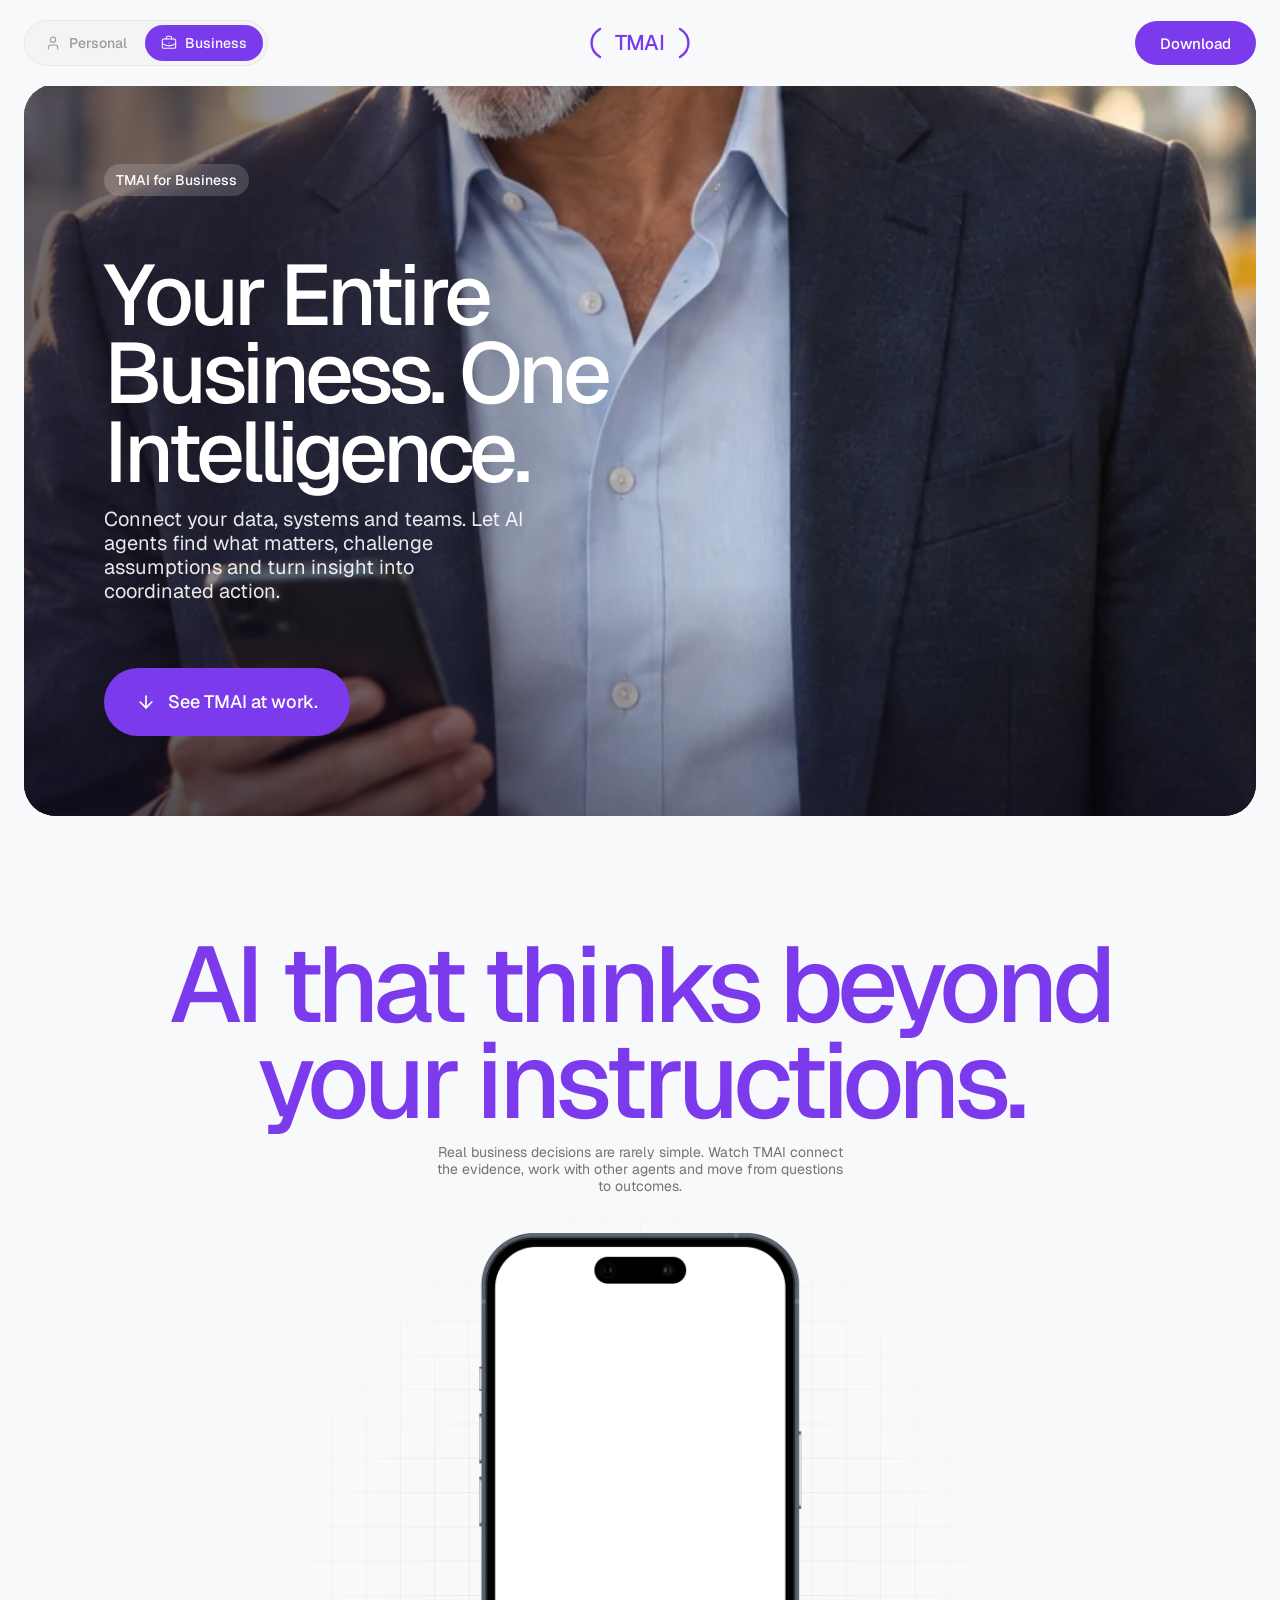
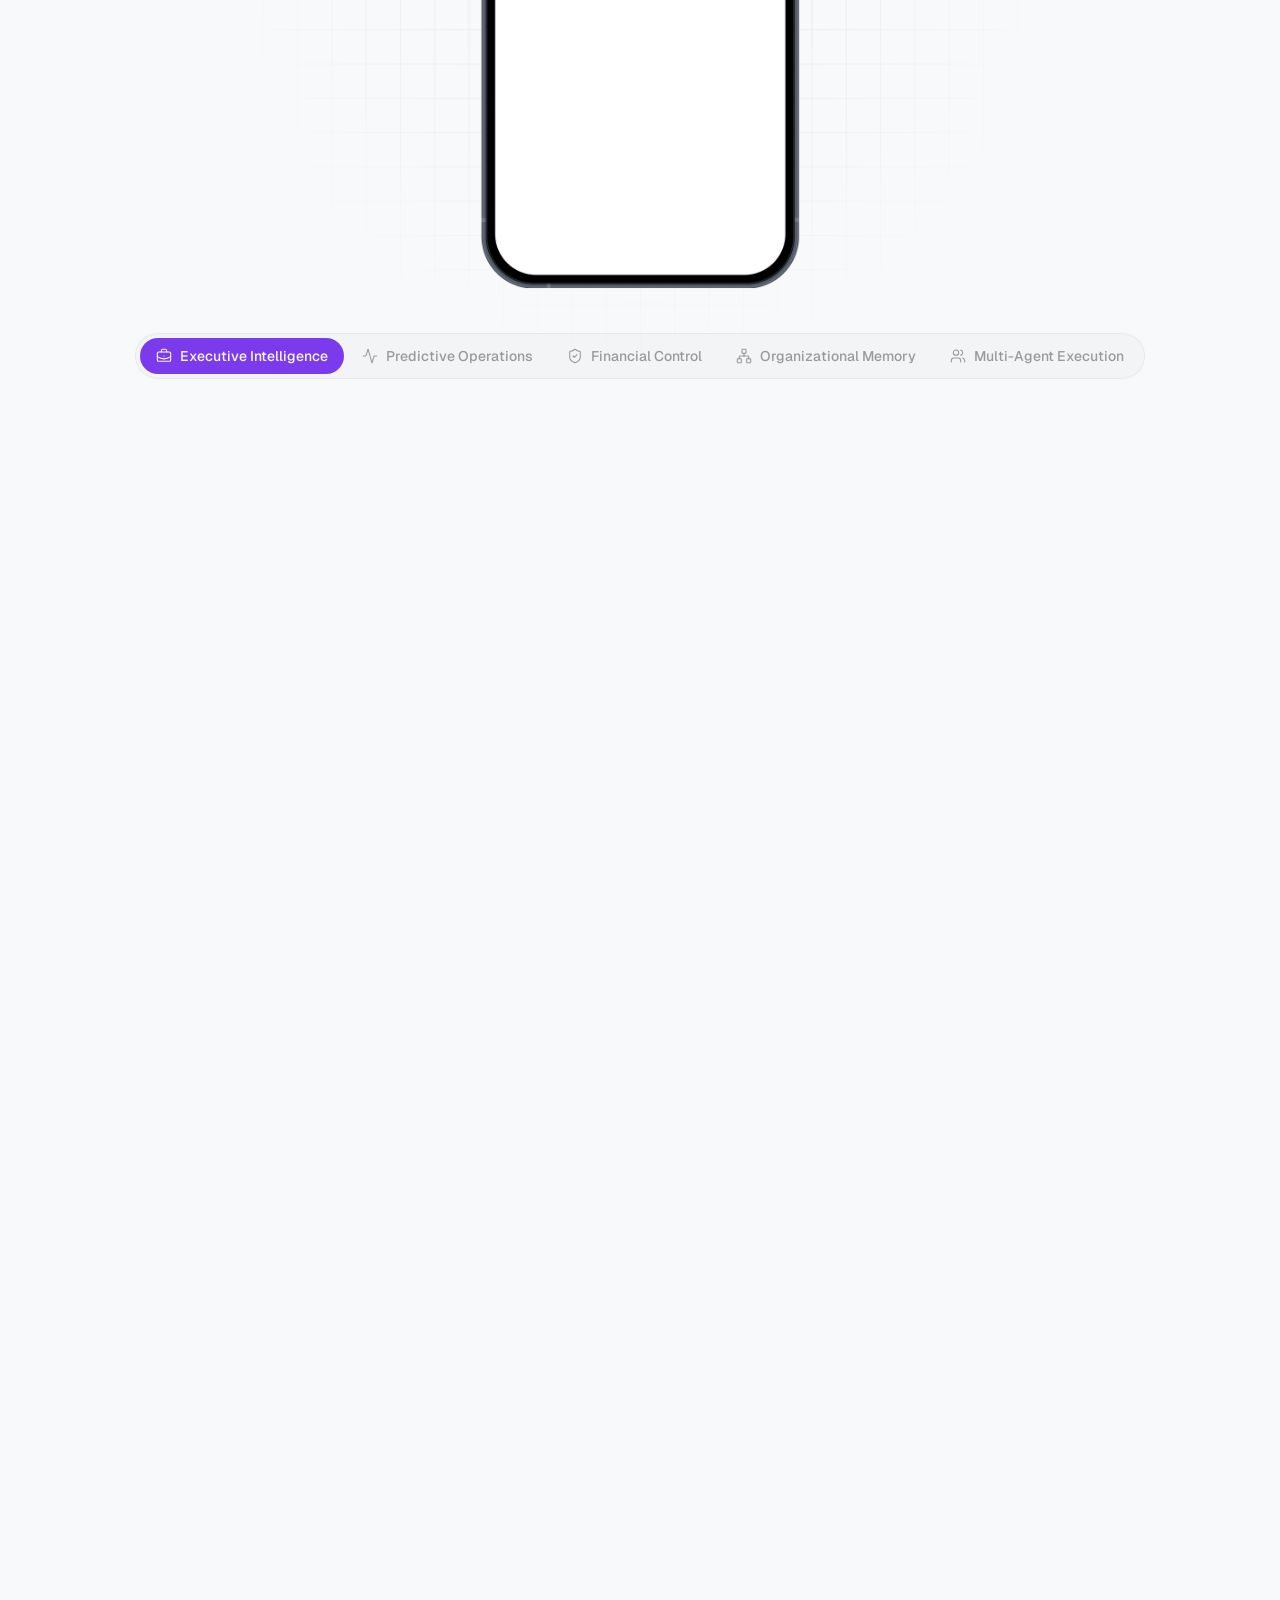
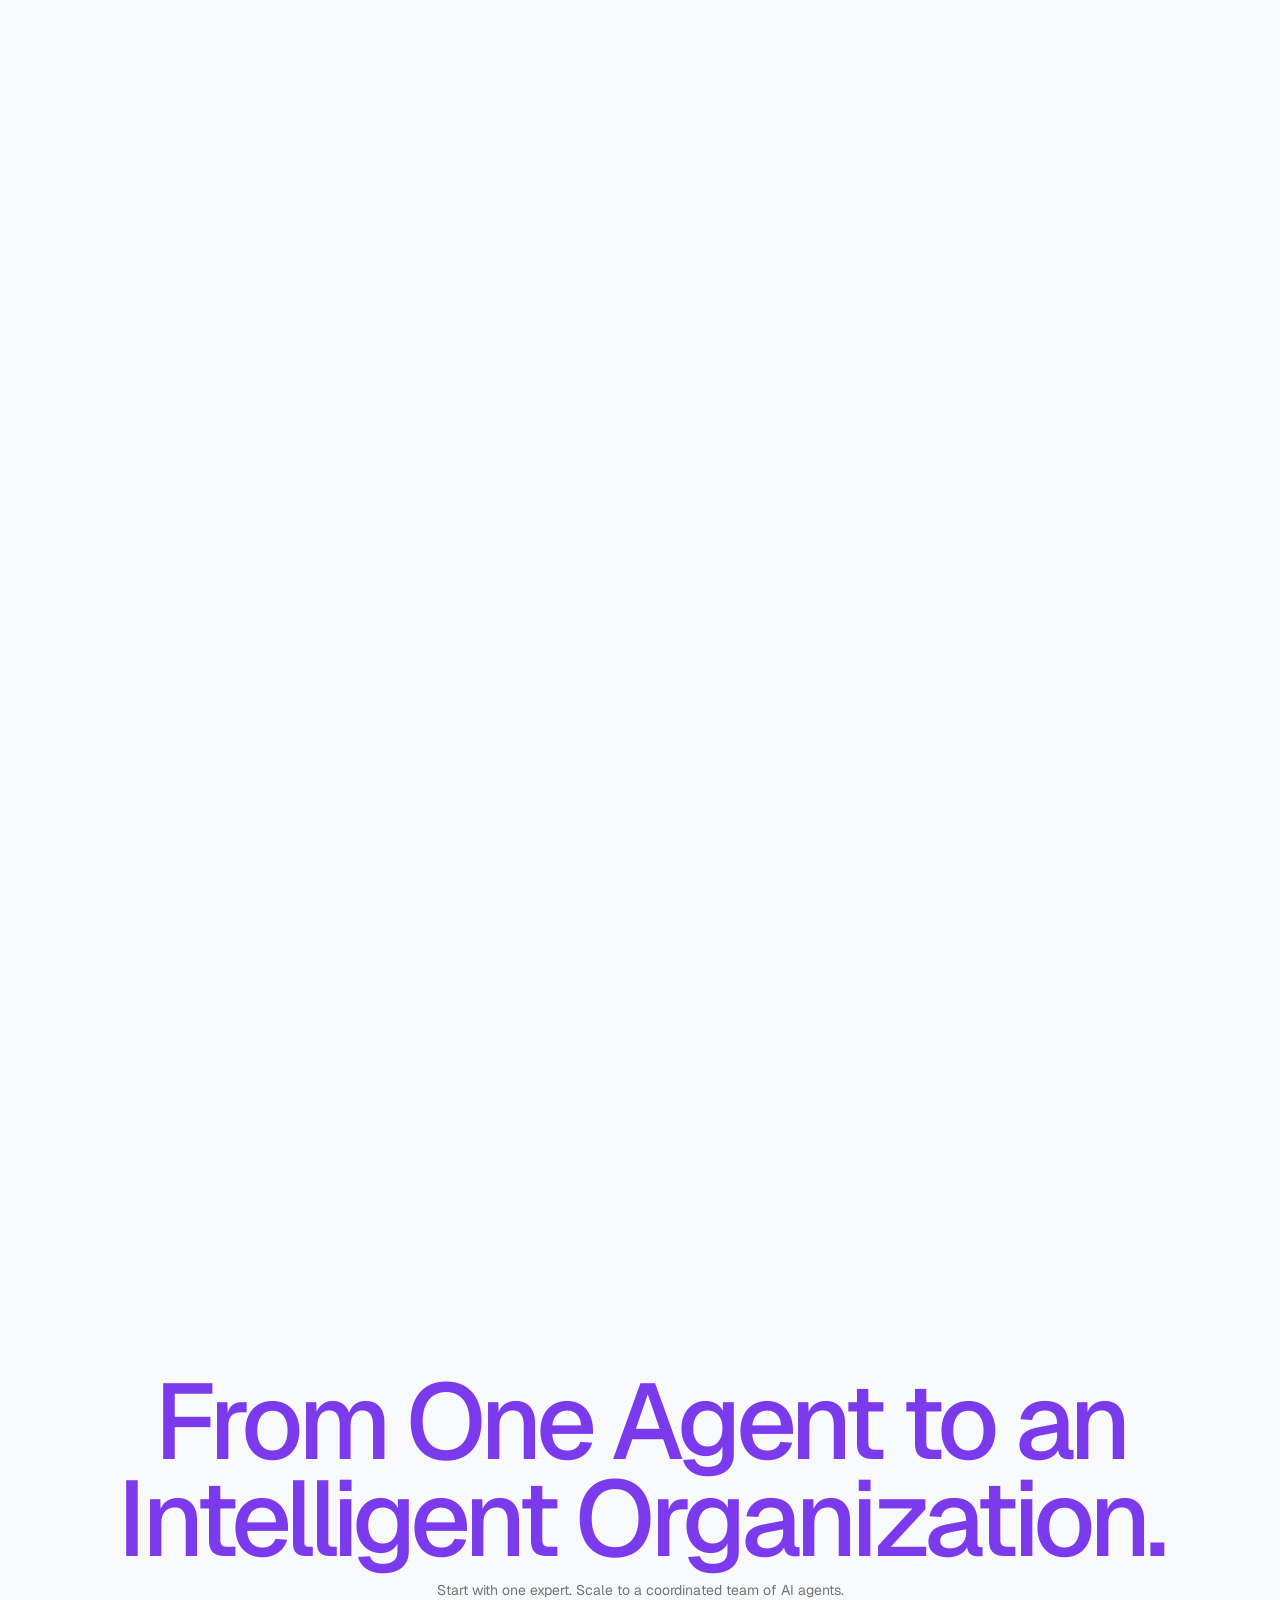
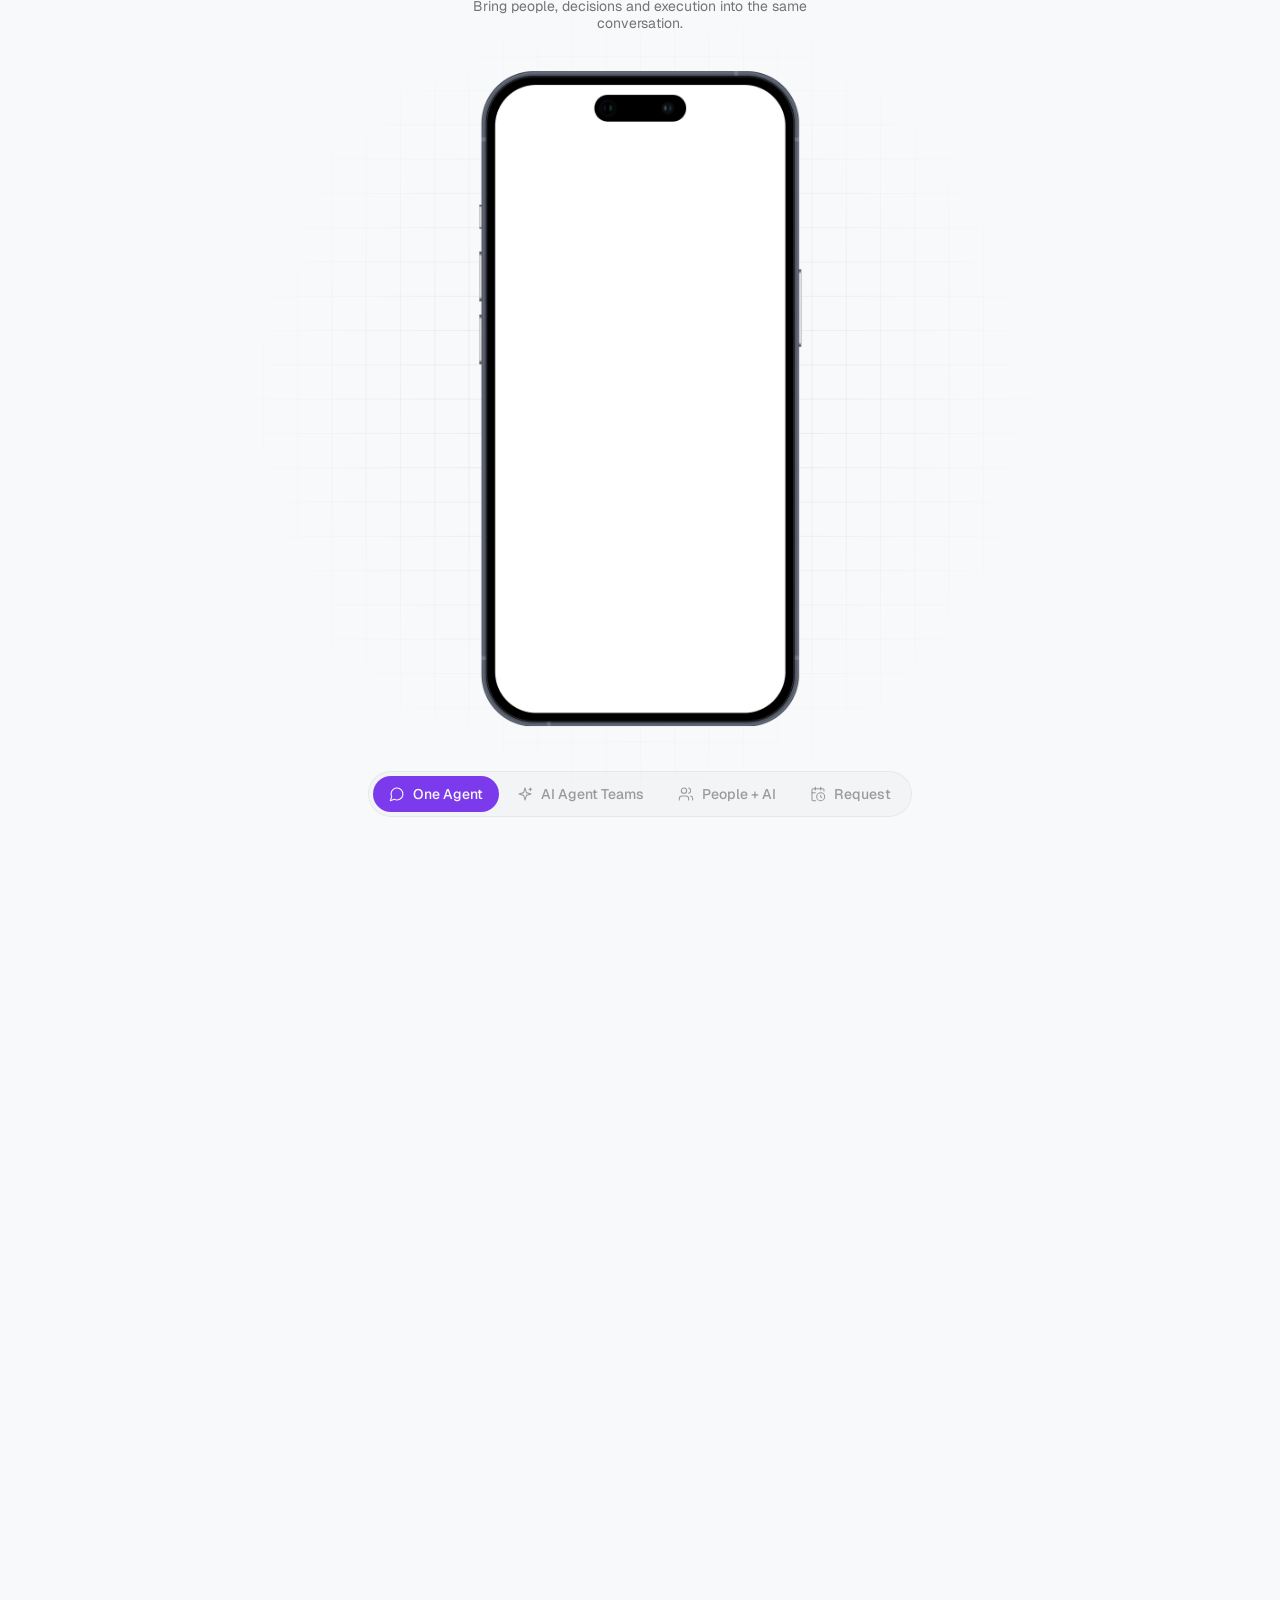
==== business/index.html @ 035e02f0 "Business page, Personal/Business header switch, shared phone-block engine - /business/: hero, Storie" ====
<!doctype html>
<html lang="en">
<head>
<meta charset="utf-8">
<meta name="viewport" content="width=device-width,initial-scale=1,viewport-fit=cover">
<title>TMAI for Business</title>
<link rel="icon" href="/favicon.ico" sizes="48x48">
<link rel="icon" href="/favicon.svg" type="image/svg+xml">
<link rel="apple-touch-icon" href="/images/apple-touch-icon.png">
<link rel="manifest" href="/site.webmanifest">
<meta name="claude:viewport-fit-sides" content="cover">
<link rel="preconnect" href="https://fonts.googleapis.com">
<link rel="preconnect" href="https://fonts.gstatic.com" crossorigin>
<link rel="stylesheet" href="https://fonts.googleapis.com/css2?family=Geist:wght@400;500;600;700&display=swap">
<link rel="stylesheet" href="/assets/site.css">
</head>
<body data-page="business">
<div class="page">
  <header class="nav">
    <nav class="pswitch" aria-label="Choose TMAI for you or for your business">
      <a href="/" data-page="personal"><svg viewBox="0 0 24 24" fill="none" stroke="currentColor" stroke-width="1.6" stroke-linecap="round" stroke-linejoin="round" aria-hidden="true"><path d="M19 21v-2a4 4 0 0 0-4-4H9a4 4 0 0 0-4 4v2"/><circle cx="12" cy="7" r="4"/></svg><span class="lb">Personal</span></a>
      <a href="/business/" data-page="business" aria-current="page"><svg viewBox="0 0 24 24" fill="none" stroke="currentColor" stroke-width="1.6" stroke-linecap="round" stroke-linejoin="round" aria-hidden="true"><path d="M12 12h.01"/><path d="M16 6V4a2 2 0 0 0-2-2h-4a2 2 0 0 0-2 2v2"/><path d="M22 13a18.15 18.15 0 0 1-20 0"/><rect width="20" height="14" x="2" y="6" rx="2"/></svg><span class="lb">Business</span></a>
    </nav>
    <a class="logo" href="#top" aria-label="TMAI home">
      <svg viewBox="0 0 120 40" fill="none" aria-hidden="true"><path d="M13 3.5C6.8 7.3 3 13.3 3 20s3.8 12.7 10 16.5" stroke="currentColor" stroke-width="2.8" stroke-linecap="round"/><path d="M107 3.5c6.2 3.8 10 9.8 10 16.5s-3.8 12.7-10 16.5" stroke="currentColor" stroke-width="2.8" stroke-linecap="round"/><text x="60" y="28.5" text-anchor="middle" fill="currentColor" font-family="Geist, system-ui, sans-serif" font-size="25" font-weight="500" letter-spacing="-.5">TMAI</text></svg>
    </a>
    <a class="btn btn-pri" href="/#download">Download</a>
  </header>

  <section class="hero b2b" id="top" aria-label="TMAI for Business">
    <picture><source media="(max-width:600px)" srcset="/images/scene-ceo-mobile.webp"><img class="scene on" src="/images/scene-ceo-desktop.webp" alt=""></picture>
    <div class="copy">
      <span class="place"><span>TMAI for Business</span></span>
      <h1>Your Entire Business. One Intelligence.</h1>
      <p>Connect your data, systems and teams. Let AI agents find what matters, challenge assumptions and turn insight into coordinated action.</p>
      <a class="dl" href="#stories"><svg viewBox="0 0 24 24" fill="none" stroke="currentColor" stroke-width="2" stroke-linecap="round" stroke-linejoin="round" aria-hidden="true"><path d="M12 5v14"/><path d="m19 12-7 7-7-7"/></svg>See TMAI at work.</a>
    </div>
  </section>

  <section class="ag" id="stories" aria-label="AI that thinks beyond your instructions">
    <div class="ag-intro">
      <div class="ag-copy def">
        <h2>AI that thinks beyond<br>your instructions.</h2>
        <p>Real business decisions are rarely simple. Watch TMAI connect the evidence, work with other agents and move from questions to outcomes.</p>
      </div>
      <div class="ag-tcopy">
        <div data-tab="exec"><p class="cat">Executive intelligence</p><h3>AI challenges the CEO</h3><p class="desc">The CEO orders staff cuts. TMAI disagrees, supports the objection with cross-system analysis, then involves Operations.</p></div>
        <div data-tab="ops"><p class="cat">Predictive operations</p><h3>AI alerts before anyone asks</h3><p class="desc">An agent initiates contact after finding an equipment risk. It coordinates Maintenance and Supply Chain to preserve deadlines.</p></div>
        <div data-tab="fin"><p class="cat">Financial control</p><h3>AI refuses an unsafe instruction</h3><p class="desc">The CFO asks to release a supplier payment. TMAI detects a mismatch, consults Legal and holds the action for authorized review.</p></div>
        <div data-tab="mem"><p class="cat">Organizational memory</p><h3>AI connects the evidence</h3><p class="desc">Leadership asks why regional expansion failed. TMAI traces documents, approvals, contracts and execution data across the organization.</p></div>
        <div data-tab="multi"><p class="cat">Multi-agent execution</p><h3>Agents challenge one another</h3><p class="desc">The CEO gives one aggressive market-entry goal. Specialist agents surface conflicts and jointly produce a conditional plan.</p></div>
      </div>
    </div>
    <template class="ag-stage-extra">
      <div class="ag-tc" data-tab="exec" style="top:200px"><p class="cat">Executive intelligence</p><h3>AI challenges the CEO</h3><p class="desc">The CEO orders staff cuts. TMAI disagrees, supports the objection with cross-system analysis, then involves Operations.</p></div>
      <div class="ag-tc" data-tab="ops" style="top:200px"><p class="cat">Predictive operations</p><h3>AI alerts before anyone asks</h3><p class="desc">An agent initiates contact after finding an equipment risk. It coordinates Maintenance and Supply Chain to preserve deadlines.</p></div>
      <div class="ag-tc" data-tab="fin" style="top:200px"><p class="cat">Financial control</p><h3>AI refuses an unsafe instruction</h3><p class="desc">The CFO asks to release a supplier payment. TMAI detects a mismatch, consults Legal and holds the action for authorized review.</p></div>
      <div class="ag-tc" data-tab="mem" style="top:200px"><p class="cat">Organizational memory</p><h3>AI connects the evidence</h3><p class="desc">Leadership asks why regional expansion failed. TMAI traces documents, approvals, contracts and execution data across the organization.</p></div>
      <div class="ag-tc" data-tab="multi" style="top:200px"><p class="cat">Multi-agent execution</p><h3>Agents challenge one another</h3><p class="desc">The CEO gives one aggressive market-entry goal. Specialist agents surface conflicts and jointly produce a conditional plan.</p></div>
    </template>
  </section>

  <section class="ag" id="how" aria-label="How TMAI works">
    <div class="ag-intro">
      <div class="ag-copy def">
        <h2>From One Agent to an<br>Intelligent Organization.</h2>
        <p>Start with one expert. Scale to a coordinated team of AI agents. Bring people, decisions and execution into the same conversation.</p>
      </div>
      <div class="ag-copy dl-copy" aria-hidden="true">
        <h3>Make Your Entire Organization More Intelligent.</h3>
        <p>Connect your systems. Activate your agents. Bring people and AI together around real business outcomes.</p>
      </div>
      <div class="ag-tcopy">
        <div data-tab="m1"><p class="cat">One Agent</p><h3>One agent. Connected to your business.</h3><p class="desc">One expert agent, multiple trusted data sources, one clear result.</p></div>
        <div data-tab="m2"><p class="cat">AI Agent Teams</p><h3>One goal. Specialized agents working together.</h3><p class="desc">TMAI coordinates different agents, reconciles findings and creates a unified outcome.</p></div>
        <div data-tab="m3"><p class="cat">People + AI</p><h3>Your people and AI. One team.</h3><p class="desc">Employees set direction and retain control; agents coordinate the work and execute authorized steps.</p></div>
      </div>
    </div>
    <template class="ag-stage-extra">
      <div class="ag-tc" data-tab="m1" style="top:171px"><p class="cat">One Agent</p><h3>One agent. Connected to your business.</h3><p class="desc">One expert agent, multiple trusted data sources, one clear result.</p><div class="conn"><b>Connected to your organization</b><ul><li>Databases</li><li>Data Warehouses</li><li>ERP / CRM</li><li>APIs</li><li>Documents</li><li>Internal Systems</li></ul></div><p class="own"><svg viewBox="0 0 24 24" fill="none" stroke="currentColor" stroke-width="1.6" stroke-linecap="round" stroke-linejoin="round" aria-hidden="true"><rect width="18" height="11" x="3" y="11" rx="2" ry="2"/><path d="M7 11V7a5 5 0 0 1 10 0v4"/></svg>Your data. Your control.</p></div>
      <div class="ag-tc" data-tab="m2" style="top:134px"><p class="cat">AI Agent Teams</p><h3>One goal. Specialized agents working together.</h3><p class="desc">TMAI coordinates different agents, reconciles findings and creates a unified outcome.</p><div class="conn"><b>Connected to your organization</b><ul><li>Databases</li><li>Data Warehouses</li><li>ERP / CRM</li><li>APIs</li><li>Documents</li><li>Internal Systems</li></ul></div><p class="own"><svg viewBox="0 0 24 24" fill="none" stroke="currentColor" stroke-width="1.6" stroke-linecap="round" stroke-linejoin="round" aria-hidden="true"><rect width="18" height="11" x="3" y="11" rx="2" ry="2"/><path d="M7 11V7a5 5 0 0 1 10 0v4"/></svg>Your data. Your control.</p></div>
      <div class="ag-tc" data-tab="m3" style="top:180px"><p class="cat">People + AI</p><h3>Your people and AI. One team.</h3><p class="desc">Employees set direction and retain control; agents coordinate the work and execute authorized steps.</p><div class="conn"><b>Connected to your organization</b><ul><li>Databases</li><li>Data Warehouses</li><li>ERP / CRM</li><li>APIs</li><li>Documents</li><li>Internal Systems</li></ul></div><p class="own"><svg viewBox="0 0 24 24" fill="none" stroke="currentColor" stroke-width="1.6" stroke-linecap="round" stroke-linejoin="round" aria-hidden="true"><rect width="18" height="11" x="3" y="11" rx="2" ry="2"/><path d="M7 11V7a5 5 0 0 1 10 0v4"/></svg>Your data. Your control.</p></div>
      <div class="ag-dl cta">
        <h3>Make Your Entire Organization More Intelligent.</h3>
        <p>Connect your systems. Activate your agents. Bring people and AI together around real business outcomes.</p>
        <button type="button" class="btn-req" data-request>Request an Enterprise Demo</button>
        <p class="sig">TMAI — Your Entire Business. One Intelligence.</p>
      </div>
    </template>
    <template class="ag-mobile-final"><button type="button" class="btn-req" data-request>Request an Enterprise Demo</button><p class="sig">TMAI — Your Entire Business. One Intelligence.</p></template>
  </section>
</div>

<div class="rq" id="rq" role="dialog" aria-modal="true" aria-labelledby="rqTitle" aria-hidden="true">
  <div class="rq-ov" data-close></div>
  <div class="rq-card">
    <div class="rq-main">
      <h2 id="rqTitle">Request an Enterprise Demo</h2>
      <p class="sub">Leave your details and our team will contact you to schedule a demo.</p>
      <form class="rq-form" name="enterprise-demo" novalidate>
        <input type="hidden" name="form-name" value="enterprise-demo">
        <p hidden><label>Leave this empty <input name="bot-field"></label></p>
        <div class="fld"><label for="rqEmail">Work email</label><input id="rqEmail" name="email" type="email" autocomplete="email" placeholder="name@company.com" required></div>
        <div class="fld"><label for="rqName">Full name</label><input id="rqName" name="name" autocomplete="name" placeholder="John Smith" required></div>
        <div class="fld"><label for="rqCompany">Company</label><input id="rqCompany" name="company" autocomplete="organization" placeholder="Company name" required></div>
        <div class="fld"><label for="rqTitle2">Job title</label><input id="rqTitle2" name="title" autocomplete="organization-title" placeholder="e.g. CEO, COO, CFO" required></div>
        <div class="fld"><label for="rqSize">Company size</label><select id="rqSize" name="size" required><option value="" selected disabled>Select</option><option>1–49 employees</option><option>50–199 employees</option><option>200–999 employees</option><option>1,000–4,999 employees</option><option>5,000+ employees</option></select></div>
        <label class="chk"><input type="checkbox" name="consent" value="yes" required><span>I agree to the processing of my data under the <a href="/privacy/" target="_blank" rel="noopener">Privacy Policy</a>.</span></label>
        <p class="rq-fail" hidden>Couldn’t send the request. Check your connection and try again.</p>
        <div class="rq-acts"><button type="button" class="rq-btn" data-close>Cancel</button><button type="submit" class="rq-btn pri">Request demo</button></div>
      </form>
    </div>
    <div class="rq-sent" aria-live="polite">
      <span class="rq-ok"><svg viewBox="0 0 24 24" fill="none" stroke="currentColor" stroke-width="2" stroke-linecap="round" stroke-linejoin="round" aria-hidden="true"><path d="M20 6 9 17l-5-5"/></svg></span>
      <h2>Request received</h2>
      <p class="sub">Thank you. Our team will contact you at <b class="rq-mail">your email</b> to schedule your demo.</p>
      <div class="rq-acts"><button type="button" class="rq-btn" data-edit>Edit details</button><button type="button" class="rq-btn pri" data-close>Done</button></div>
    </div>
  </div>
</div>
<!-- Netlify reads this static copy at deploy time to register the form; the visible form above posts to it -->
<form name="enterprise-demo" data-netlify="true" netlify-honeypot="bot-field" hidden><input name="email"><input name="name"><input name="company"><input name="title"><input name="size"><input name="consent"><input name="bot-field"></form>

<script src="/assets/site.js"></script>
<script src="/assets/ag.js"></script>
<script>
const hero=document.getElementById("top");
TMAINav(hero);
const AG_STORIES = {"base":"/images/ag/b2b/","chat":{"x":17.8,"y":104.05,"w":321,"h":496},"chromes":{"intro":"ph_intro1"},"tabs":[{"key":"exec","label":"Executive Intelligence","icon":"<path d=\"M12 12h.01\"/><path d=\"M16 6V4a2 2 0 0 0-2-2h-4a2 2 0 0 0-2 2v2\"/><path d=\"M22 13a18.15 18.15 0 0 1-20 0\"/><rect width=\"20\" height=\"14\" x=\"2\" y=\"6\" rx=\"2\"/>"},{"key":"ops","label":"Predictive Operations","icon":"<path d=\"M22 12h-2.48a2 2 0 0 0-1.93 1.46l-2.35 8.36a.25.25 0 0 1-.48 0L9.24 2.18a.25.25 0 0 0-.48 0l-2.35 8.36A2 2 0 0 1 4.49 12H2\"/>"},{"key":"fin","label":"Financial Control","icon":"<path d=\"M20 13c0 5-3.5 7.5-7.66 8.95a1 1 0 0 1-.67-.01C7.5 20.5 4 18 4 13V6a1 1 0 0 1 1-1c2 0 4.5-1.2 6.24-2.72a1.17 1.17 0 0 1 1.52 0C14.51 3.81 17 5 19 5a1 1 0 0 1 1 1z\"/><path d=\"m9 12 2 2 4-4\"/>"},{"key":"mem","label":"Organizational Memory","icon":"<rect x=\"16\" y=\"16\" width=\"6\" height=\"6\" rx=\"1\"/><rect x=\"2\" y=\"16\" width=\"6\" height=\"6\" rx=\"1\"/><rect x=\"9\" y=\"2\" width=\"6\" height=\"6\" rx=\"1\"/><path d=\"M5 16v-3a1 1 0 0 1 1-1h12a1 1 0 0 1 1 1v3\"/><path d=\"M12 12V8\"/>"},{"key":"multi","label":"Multi-Agent Execution","icon":"<path d=\"M16 21v-2a4 4 0 0 0-4-4H6a4 4 0 0 0-4 4v2\"/><circle cx=\"9\" cy=\"7\" r=\"4\"/><path d=\"M22 21v-2a4 4 0 0 0-3-3.87\"/><path d=\"M16 3.13a4 4 0 0 1 0 7.75\"/>"}],"frames":[{"id":"1212:21208","tab":"exec","chrome":"ph_exec","c":[["co_1212:21452",1000,691,280,54,"The CEO orders staff cuts"]],"l":[["The CEO orders staff cuts",1000,711,837,711]]},{"id":"1212:21463","tab":"exec","chrome":"ph_exec","c":[["co_1212:21728",1000,646,280,54,"TMAI disagrees"]],"l":[["TMAI disagrees",1000,666,863,666]]},{"id":"1212:21739","tab":"exec","chrome":"ph_exec","c":[["co_1272:36768",1000,508,280,186,"Cross-system analysis"]],"l":[["Cross-system analysis",1000,528,863,528]]},{"id":"1212:22099","tab":"exec","chrome":"ph_exec","c":[["co_1212:22457",1000,693,280,54,"CEO asks follow-up"]],"l":[["CEO asks follow-up",1000,713,837,713]]},{"id":"1212:22468","tab":"exec","chrome":"ph_exec_1","c":[["co_1212:22849",1000,702,280,54,"Agent joins"]],"l":[["Agent joins",1000,722,828,722]]},{"id":"1212:22860","tab":"exec","chrome":"ph_exec_1","c":[["co_1272:36788",1000,660,280,114,"Actionable response"]],"l":[["Actionable response",1000,680,863,680]]},{"id":"1222:23158","tab":"ops","chrome":"ph_ops","c":[["co_1222:23400",1000,702,280,82,"Proactive alert"]],"l":[["Proactive alert",1000,722,870,722]]},{"id":"1222:23415","tab":"ops","chrome":"ph_ops","c":[["co_1222:23664",1000,597,280,82,"An agent initiates contact"]],"l":[["An agent initiates contact",1000,617,863,617]]},{"id":"1222:23679","tab":"ops","chrome":"ph_ops","c":[["co_1222:23996",1000,536,280,130,"Sensor trend"]],"l":[["Sensor trend",1000,556,863,556]]},{"id":"1222:24016","tab":"ops","chrome":"ph_ops","c":[["co_1222:24347",1000,691,280,54,"Executive objection"]],"l":[["Executive objection",1000,711,837,711]]},{"id":"1222:24362","tab":"ops","chrome":"ph_ops_1","c":[["co_1222:24716",1000,702,280,102,"Agent invitations"]],"l":[["Agent invitations",1000,722,843,722]]},{"id":"1222:24731","tab":"ops","chrome":"ph_ops_1","c":[["co_1222:25125",1000,668,280,54,"Short replies"]],"l":[["Short replies",1000,688,863,688]]},{"id":"1222:25140","tab":"ops","chrome":"ph_ops_1","c":[["co_1272:36798",1000,525,280,114,"To preserve deadlines"]],"l":[["To preserve deadlines",1000,545,863,545]]},{"id":"1225:25314","tab":"fin","chrome":"ph_fin","c":[["co_1225:25553",1000,691,280,102,"Payment instruction"]],"l":[["Payment instruction",1000,711,837,711]]},{"id":"1225:25568","tab":"fin","chrome":"ph_fin","c":[["co_1225:25827",1000,668,280,82,"AI blocks"]],"l":[["AI blocks",1000,688,863,688]]},{"id":"1225:25842","tab":"fin","chrome":"ph_fin","c":[["co_1272:36778",1000,556,280,130,"TMAI detects a mismatch"]],"l":[["TMAI detects a mismatch",1000,576,863,576]]},{"id":"1225:26189","tab":"fin","chrome":"ph_fin","c":[["co_1225:26530",1000,693,280,54,"CFO requests Legal"]],"l":[["CFO requests Legal",1000,713,837,713]]},{"id":"1225:26545","tab":"fin","chrome":"ph_fin_1","c":[["co_1225:26889",1000,702,280,54,"TMAI consults Legal"]],"l":[["TMAI consults Legal",1000,722,776,722]]},{"id":"1225:26904","tab":"fin","chrome":"ph_fin_1","c":[["co_1225:27268",1000,660,280,54,"Legal Agent responds"]],"l":[["Legal Agent responds",1000,680,863,680]]},{"id":"1225:27283","tab":"fin","chrome":"ph_fin_1","c":[["co_1272:36808",1000,550,280,150,"Approval card"]],"l":[["Approval card",1000,570,863,570]]},{"id":"1241:29340","tab":"mem","chrome":"ph_mem","c":[["co_1241:29385",1000,691,280,74,"Leadership asks why regional expansion failed"]],"l":[["Leadership asks why regional expansion failed",1000,711,863,711]]},{"id":"1241:29612","tab":"mem","chrome":"ph_mem","c":[["co_1241:29657",1000,668,280,122,"Trace response"]],"l":[["Trace response",1000,688,863,688]]},{"id":"1241:29904","tab":"mem","chrome":"ph_mem","c":[["co_1241:29949",1000,541,280,54,"Knowledge graph"]],"l":[["Knowledge graph",1000,561,863,561]]},{"id":"1241:30314","tab":"mem","chrome":"ph_mem","c":[["co_1241:30359",1000,602,280,102,"Three findings"]],"l":[["Three findings",1000,622,863,622]]},{"id":"1241:30794","tab":"mem","chrome":"ph_mem","c":[["co_1241:30839",1000,609,280,54,"Evidence card"]],"l":[["Evidence card",1000,629,863,629]]},{"id":"1241:31344","tab":"mem","chrome":"ph_mem","c":[["co_1241:31389",1000,685,280,54,"Counterfactual follow-up"]],"l":[["Counterfactual follow-up",1000,705,863,705]]},{"id":"1241:31908","tab":"mem","chrome":"ph_mem","c":[["co_1241:31953",1000,660,280,74,"Distinguish documented facts from assumptions"]],"l":[["Distinguish documented facts from assumptions",1000,680,863,680]]},{"id":"1244:34491","tab":"multi","chrome":"ph_multi","c":[["co_1244:34536",1000,691,280,82,"CEO goal"]],"l":[["CEO goal",1000,711,863,711]]},{"id":"1244:34763","tab":"multi","chrome":"ph_multi","c":[["co_1244:34808",1000,668,280,54,"Strategy Agent"]],"l":[["Strategy Agent",1000,688,863,688]]},{"id":"1244:35055","tab":"multi","chrome":"ph_multi_1","c":[["co_1244:35100",1000,702,280,54,"Specialist agents appear"]],"l":[["Specialist agents appear",1000,722,863,722]]},{"id":"1244:35350","tab":"multi","chrome":"ph_multi_1","c":[["co_1244:35395",1000,668,280,102,"Agents challenge the assumptions"]],"l":[["Agents challenge the assumptions",1000,688,863,688]]},{"id":"1244:35685","tab":"multi","chrome":"ph_multi_1","c":[["co_1244:35730",1000,685,280,54,"CEO pushes back"]],"l":[["CEO pushes back",1000,705,863,705]]},{"id":"1244:36034","tab":"multi","chrome":"ph_multi_1","c":[["co_1244:36079",1000,660,280,54,"Subject to validation"]],"l":[["Subject to validation",1000,680,863,680]]},{"id":"1244:36403","tab":"multi","chrome":"ph_multi_1","c":[["co_1244:36448",1000,520,280,102,"Agent agreement"]],"l":[["Agent agreement",1000,540,863,540]]}],"meta":{"co_1212:22457":{"w":280,"h":54,"pad":4},"fin_00_sys":{"w":49,"h":28,"pad":4},"multi_05_ethan":{"w":282,"h":95,"pad":5},"ops_01_marcus_v1":{"w":282,"h":237,"pad":4},"co_1241:29385":{"w":280,"h":74,"pad":4},"co_1244:36448":{"w":280,"h":102,"pad":4},"co_1272:36778":{"w":280,"h":130,"pad":4},"ops_05_sys":{"w":245,"h":28,"pad":4},"co_1241:29657":{"w":280,"h":122,"pad":4},"ops_08_marcus":{"w":282,"h":390,"pad":5},"ph_fin":{"w":357,"h":724,"pad":0},"fin_06_grace":{"w":282,"h":111,"pad":5},"fin_01_you_cfo":{"w":282,"h":58,"pad":4},"fin_04_you_cfo":{"w":282,"h":42,"pad":4},"co_1225:26889":{"w":280,"h":54,"pad":4},"ops_06_tom":{"w":282,"h":95,"pad":5},"ops_02_marcus_v1":{"w":282,"h":360,"pad":5},"exec_02_rachel":{"w":282,"h":139,"pad":5},"mem_05_olivia":{"w":282,"h":211,"pad":5},"co_1272:36788":{"w":280,"h":114,"pad":4},"co_1212:21728":{"w":280,"h":54,"pad":4},"mem_02_olivia":{"w":282,"h":95,"pad":5},"ph_multi_1":{"w":357,"h":724,"pad":0},"mem_07_olivia":{"w":282,"h":111,"pad":5},"ph_multi":{"w":357,"h":724,"pad":0},"co_1244:34536":{"w":280,"h":82,"pad":4},"exec_04_you_ceo":{"w":282,"h":42,"pad":4},"multi_08_daniel":{"w":282,"h":435,"pad":4},"co_1244:36079":{"w":280,"h":54,"pad":4},"ph_ops":{"w":357,"h":724,"pad":0},"exec_00_sys":{"w":49,"h":28,"pad":4},"co_1222:23996":{"w":280,"h":130,"pad":4},"co_1241:31953":{"w":280,"h":74,"pad":4},"fin_02_ethan":{"w":282,"h":95,"pad":5},"co_1272:36808":{"w":280,"h":150,"pad":4},"co_1212:21452":{"w":280,"h":54,"pad":4},"co_1241:29949":{"w":280,"h":54,"pad":4},"multi_04_grace":{"w":282,"h":95,"pad":5},"exec_03_rachel":{"w":282,"h":407,"pad":5},"multi_07_marcus":{"w":282,"h":95,"pad":5},"co_1225:25827":{"w":280,"h":82,"pad":4},"co_1225:26530":{"w":280,"h":54,"pad":4},"multi_06_you_ceo":{"w":282,"h":58,"pad":4},"multi_01_you_ceo":{"w":282,"h":58,"pad":4},"multi_03_sys":{"w":235,"h":28,"pad":25},"co_1225:27268":{"w":280,"h":54,"pad":4},"co_1244:35100":{"w":280,"h":54,"pad":4},"co_1241:30359":{"w":280,"h":102,"pad":4},"ops_04_marcus":{"w":282,"h":95,"pad":5},"ph_exec":{"w":357,"h":724,"pad":0},"ph_fin_1":{"w":357,"h":724,"pad":0},"mem_04_olivia":{"w":282,"h":236,"pad":5},"multi_00_sys":{"w":49,"h":28,"pad":4},"mem_03_olivia":{"w":282,"h":348,"pad":5},"co_1222:23664":{"w":280,"h":82,"pad":4},"co_1225:25553":{"w":280,"h":102,"pad":4},"co_1241:31389":{"w":280,"h":54,"pad":4},"ph_exec_1":{"w":357,"h":724,"pad":0},"co_1244:34808":{"w":280,"h":54,"pad":4},"exec_01_you_ceo":{"w":282,"h":58,"pad":4},"exec_05_rachel":{"w":282,"h":95,"pad":5},"nt_ops":{"w":295,"h":89,"pad":29},"ops_00_sys":{"w":49,"h":28,"pad":4},"co_1272:36768":{"w":280,"h":186,"pad":4},"co_1222:24347":{"w":280,"h":54,"pad":4},"fin_03_ethan":{"w":282,"h":313,"pad":5},"ops_02_marcus":{"w":282,"h":357,"pad":5},"ops_01_marcus":{"w":282,"h":234,"pad":5},"fin_05_sys":{"w":109,"h":28,"pad":4},"exec_06_sys":{"w":213,"h":28,"pad":4},"exec_07_marcus":{"w":282,"h":95,"pad":5},"co_1241:30839":{"w":280,"h":54,"pad":4},"co_1222:24716":{"w":280,"h":102,"pad":4},"co_1222:25125":{"w":280,"h":54,"pad":4},"co_1244:35395":{"w":280,"h":102,"pad":4},"ops_03_you_ceo":{"w":282,"h":58,"pad":4},"co_1244:35730":{"w":280,"h":54,"pad":4},"ops_07_nina":{"w":282,"h":95,"pad":5},"fin_07_ethan":{"w":282,"h":327,"pad":5},"co_1212:22849":{"w":280,"h":54,"pad":4},"ph_mem":{"w":357,"h":724,"pad":0},"ph_intro1":{"w":357,"h":724,"pad":0},"mem_00_sys":{"w":49,"h":28,"pad":4},"co_1222:23400":{"w":280,"h":82,"pad":4},"mem_06_you_ceo":{"w":282,"h":58,"pad":4},"mem_01_you_ceo":{"w":282,"h":58,"pad":4},"multi_02_daniel":{"w":282,"h":95,"pad":5},"co_1272:36798":{"w":280,"h":114,"pad":4},"ph_ops_1":{"w":357,"h":724,"pad":0}},"start":{"exec":["exec_00_sys"],"ops":["ops_00_sys"],"fin":["fin_00_sys"],"mem":["mem_00_sys"],"multi":["multi_00_sys"]},"ops":{"1212:21208":[["me","exec_01_you_ceo"]],"1212:21463":[["typing","exec_02_rachel"],["wait",1100],["reply","exec_02_rachel"]],"1212:21739":[["typing","exec_03_rachel"],["wait",1300],["reply","exec_03_rachel"]],"1212:22099":[["me","exec_04_you_ceo"]],"1212:22468":[["typing","exec_05_rachel"],["wait",1100],["reply","exec_05_rachel"],["wait",900],["chrome","ph_exec_1"],["add","exec_06_sys"]],"1212:22860":[["typing","exec_07_marcus"],["wait",1100],["reply","exec_07_marcus"]],"1222:23158":[["wait",300],["notif",["nt_ops",573,212.8]]],"1222:23415":[["unnotif"],["typing","ops_01_marcus"],["wait",1300],["reply","ops_01_marcus"]],"1222:23679":[["typing","ops_02_marcus"],["wait",1300],["reply","ops_02_marcus"]],"1222:24016":[["me","ops_03_you_ceo"]],"1222:24362":[["state","ops_01_marcus","ops_01_marcus_v1",240],["typing","ops_04_marcus"],["wait",1100],["reply","ops_04_marcus"],["wait",900],["chrome","ph_ops_1"],["add","ops_05_sys"]],"1222:24731":[["state","ops_02_marcus","ops_02_marcus_v1",240],["typing","ops_06_tom"],["wait",1100],["reply","ops_06_tom"],["wait",900],["typing","ops_07_nina"],["wait",1100],["reply","ops_07_nina"]],"1222:25140":[["typing","ops_08_marcus"],["wait",1300],["reply","ops_08_marcus"]],"1225:25314":[["me","fin_01_you_cfo"]],"1225:25568":[["typing","fin_02_ethan"],["wait",1100],["reply","fin_02_ethan"]],"1225:25842":[["typing","fin_03_ethan"],["wait",1300],["reply","fin_03_ethan"]],"1225:26189":[["me","fin_04_you_cfo"]],"1225:26545":[["chrome","ph_fin_1"],["add","fin_05_sys"]],"1225:26904":[["typing","fin_06_grace"],["wait",1100],["reply","fin_06_grace"]],"1225:27283":[["typing","fin_07_ethan"],["wait",1300],["reply","fin_07_ethan"]],"1241:29340":[["me","mem_01_you_ceo"]],"1241:29612":[["typing","mem_02_olivia"],["wait",1100],["reply","mem_02_olivia"]],"1241:29904":[["typing","mem_03_olivia"],["wait",1300],["reply","mem_03_olivia"]],"1241:30314":[["typing","mem_04_olivia"],["wait",1300],["reply","mem_04_olivia"]],"1241:30794":[["typing","mem_05_olivia"],["wait",1300],["reply","mem_05_olivia"]],"1241:31344":[["me","mem_06_you_ceo"]],"1241:31908":[["typing","mem_07_olivia"],["wait",1100],["reply","mem_07_olivia"]],"1244:34491":[["me","multi_01_you_ceo"]],"1244:34763":[["typing","multi_02_daniel"],["wait",1100],["reply","multi_02_daniel"]],"1244:35055":[["chrome","ph_multi_1"],["add","multi_03_sys"]],"1244:35350":[["typing","multi_04_grace"],["wait",1100],["reply","multi_04_grace"],["wait",900],["typing","multi_05_ethan"],["wait",1100],["reply","multi_05_ethan"]],"1244:35685":[["me","multi_06_you_ceo"]],"1244:36034":[["typing","multi_07_marcus"],["wait",1100],["reply","multi_07_marcus"]],"1244:36403":[["typing","multi_08_daniel"],["wait",1300],["reply","multi_08_daniel"]]},"hold":{"1212:21208":2400,"1212:21463":2800,"1212:21739":3600,"1212:22099":2400,"1212:22468":2800,"1212:22860":2800,"1222:23158":3200,"1222:23415":3600,"1222:23679":3600,"1222:24016":2400,"1222:24362":2800,"1222:24731":2800,"1222:25140":3600,"1225:25314":2400,"1225:25568":2800,"1225:25842":3600,"1225:26189":2400,"1225:26545":2800,"1225:26904":2800,"1225:27283":3600,"1241:29340":2400,"1241:29612":2800,"1241:29904":3600,"1241:30314":3600,"1241:30794":3600,"1241:31344":2400,"1241:31908":2800,"1244:34491":2400,"1244:34763":2800,"1244:35055":2800,"1244:35350":2800,"1244:35685":2400,"1244:36034":2800,"1244:36403":3600},"tabsLabel":"Choose a story","purpleBody":false};
const AG_HOW = {"base":"/images/ag/b2b/","chat":{"x":17.8,"y":104.05,"w":321,"h":496},"chromes":{"intro":"ph_intro2","req":"ph_final"},"tabs":[{"key":"m1","label":"One Agent","icon":"<path d=\"M7.9 20A9 9 0 1 0 4 16.1L2 22Z\"/>"},{"key":"m2","label":"AI Agent Teams","icon":"<path d=\"M9.94 14.06 12 21l2.06-6.94L21 12l-6.94-2.06L12 3 9.94 9.94 3 12Z\"/><path d=\"M20 3v4\"/><path d=\"M22 5h-4\"/>"},{"key":"m3","label":"People + AI","icon":"<path d=\"M16 21v-2a4 4 0 0 0-4-4H6a4 4 0 0 0-4 4v2\"/><circle cx=\"9\" cy=\"7\" r=\"4\"/><path d=\"M22 21v-2a4 4 0 0 0-3-3.87\"/><path d=\"M16 3.13a4 4 0 0 1 0 7.75\"/>"},{"key":"req","label":"Request","icon":"<path d=\"M21 7.5V6a2 2 0 0 0-2-2H5a2 2 0 0 0-2 2v14a2 2 0 0 0 2 2h3.5\"/><path d=\"M16 2v4\"/><path d=\"M8 2v4\"/><path d=\"M3 10h5\"/><path d=\"M17.5 17.5 16 16.3V14\"/><circle cx=\"16\" cy=\"16\" r=\"6\"/>","final":true}],"frames":[{"id":"1260:34428","tab":"m1","chrome":"ph_m1","c":[["pr_1296:37233",960,464,340,96,"How it works","proc"]],"l":[]},{"id":"1260:34702","tab":"m1","chrome":"ph_m1","c":[["pr_1296:37243",960,430,340,164,"How it works","proc"]],"l":[]},{"id":"1260:35008","tab":"m1","chrome":"ph_m1","c":[["pr_1296:37266",960,430,340,164,"How it works","proc"]],"l":[]},{"id":"1260:35372","tab":"m1","chrome":"ph_m1","c":[["pr_1296:37289",960,398,340,228,"How it works","proc"]],"l":[]},{"id":"1260:35762","tab":"m2","chrome":"ph_m2","c":[["pr_1296:37319",960,464,340,96,"How it works","proc"]],"l":[]},{"id":"1260:36052","tab":"m2","chrome":"ph_m2","c":[["pr_1296:37329",960,431,340,162,"How it works","proc"]],"l":[]},{"id":"1260:36376","tab":"m2","chrome":"ph_m2_1","c":[["pr_1296:37355",960,431,340,162,"How it works","proc"]],"l":[]},{"id":"1260:36720","tab":"m2","chrome":"ph_m2_1","c":[["pr_1296:37381",960,431,340,162,"How it works","proc"]],"l":[]},{"id":"1260:37084","tab":"m2","chrome":"ph_m2_1","c":[["pr_1296:37407",960,397,340,230,"How it works","proc"]],"l":[]},{"id":"1260:37468","tab":"m2","chrome":"ph_m2_1","c":[["pr_1296:37444",960,365,340,314,"How it works","proc"]],"l":[]},{"id":"1260:37902","tab":"m3","chrome":"ph_m3","c":[["pr_1296:37488",960,431,340,162,"How it works","proc"]],"l":[]},{"id":"1260:38204","tab":"m3","chrome":"ph_m3","c":[["pr_1296:37514",960,431,340,162,"How it works","proc"]],"l":[]},{"id":"1260:38526","tab":"m3","chrome":"ph_m3","c":[["pr_1296:37540",960,399,340,226,"How it works","proc"]],"l":[]},{"id":"1260:38874","tab":"m3","chrome":"ph_m3","c":[["pr_1296:37573",960,383,340,324,"How it works","proc"]],"l":[]},{"id":"1260:39246","tab":"m3","chrome":"ph_m3","c":[["pr_1296:37611",960,335,340,420,"How it works","proc"]],"l":[]}],"meta":{"m3_02_marcus":{"w":282,"h":95,"pad":5},"m3_03_ethan":{"w":282,"h":95,"pad":5},"m2_01_you":{"w":282,"h":58,"pad":4},"m1_03_sophie":{"w":282,"h":362,"pad":5},"pr_1296:37540":{"w":340,"h":226,"pad":34},"pr_1296:37381":{"w":340,"h":162,"pad":34},"m3_01_you":{"w":282,"h":58,"pad":4},"ph_final":{"w":357,"h":724,"pad":0},"m2_03_ethan":{"w":282,"h":95,"pad":5},"m3_05_marcus":{"w":282,"h":95,"pad":5},"m1_02_sophie":{"w":282,"h":193,"pad":5},"pr_1296:37407":{"w":340,"h":230,"pad":34},"m2_04_jake":{"w":282,"h":95,"pad":5},"ph_m1":{"w":357,"h":724,"pad":0},"m1_01_you":{"w":282,"h":58,"pad":4},"m2_02_adam":{"w":282,"h":95,"pad":5},"m2_05_adam":{"w":282,"h":95,"pad":5},"pr_1296:37514":{"w":340,"h":162,"pad":34},"pr_1296:37573":{"w":340,"h":324,"pad":34},"ph_intro2":{"w":357,"h":724,"pad":0},"ph_m2":{"w":357,"h":724,"pad":0},"ph_m3":{"w":357,"h":724,"pad":0},"pr_1296:37355":{"w":340,"h":162,"pad":34},"m1_04_sophie":{"w":282,"h":111,"pad":5},"pr_1296:37266":{"w":340,"h":164,"pad":34},"m2_00_sys":{"w":49,"h":28,"pad":4},"m2_06_adam":{"w":282,"h":218,"pad":5},"pr_1296:37329":{"w":340,"h":162,"pad":34},"m1_00_sys":{"w":49,"h":28,"pad":4},"pr_1296:37243":{"w":340,"h":164,"pad":34},"pr_1296:37319":{"w":340,"h":96,"pad":34},"m3_04_cfo":{"w":282,"h":95,"pad":5},"pr_1296:37611":{"w":340,"h":420,"pad":34},"pr_1296:37488":{"w":340,"h":162,"pad":34},"pr_1296:37444":{"w":340,"h":314,"pad":34},"m3_00_sys":{"w":49,"h":28,"pad":4},"pr_1296:37289":{"w":340,"h":228,"pad":34},"pr_1296:37233":{"w":340,"h":96,"pad":34},"ph_m2_1":{"w":357,"h":724,"pad":0}},"start":{"m1":["m1_00_sys"],"m2":["m2_00_sys"],"m3":["m3_00_sys"]},"ops":{"1260:34428":[["me","m1_01_you"]],"1260:34702":[["typing","m1_02_sophie"],["wait",1300],["reply","m1_02_sophie"]],"1260:35008":[["typing","m1_03_sophie"],["wait",1300],["reply","m1_03_sophie"]],"1260:35372":[["typing","m1_04_sophie"],["wait",1100],["reply","m1_04_sophie"]],"1260:35762":[["me","m2_01_you"]],"1260:36052":[["typing","m2_02_adam"],["wait",1100],["reply","m2_02_adam"]],"1260:36376":[["chrome","ph_m2_1"],["typing","m2_03_ethan"],["wait",1100],["reply","m2_03_ethan"]],"1260:36720":[["typing","m2_04_jake"],["wait",1100],["reply","m2_04_jake"]],"1260:37084":[["typing","m2_05_adam"],["wait",1100],["reply","m2_05_adam"]],"1260:37468":[["typing","m2_06_adam"],["wait",1300],["reply","m2_06_adam"]],"1260:37902":[["me","m3_01_you"]],"1260:38204":[["typing","m3_02_marcus"],["wait",1100],["reply","m3_02_marcus"]],"1260:38526":[["typing","m3_03_ethan"],["wait",1100],["reply","m3_03_ethan"]],"1260:38874":[["typing","m3_04_cfo"],["wait",1100],["reply","m3_04_cfo"]],"1260:39246":[["typing","m3_05_marcus"],["wait",1100],["reply","m3_05_marcus"]]},"hold":{"1260:34428":2400,"1260:34702":2800,"1260:35008":3600,"1260:35372":2800,"1260:35762":2400,"1260:36052":2800,"1260:36376":2800,"1260:36720":2800,"1260:37084":2800,"1260:37468":3600,"1260:37902":2400,"1260:38204":2800,"1260:38526":2800,"1260:38874":2800,"1260:39246":2800},"tabsLabel":"How TMAI works","mobileFinalHeight":88};
TMAIBlock(document.getElementById('stories'), AG_STORIES);
const agHow = TMAIBlock(document.getElementById('how'), AG_HOW);
document.querySelector('.hero .dl').addEventListener('click', e=>{ e.preventDefault(); const s=document.getElementById('stories'); scrollTo({top:s.getBoundingClientRect().top+scrollY, behavior:matchMedia('(prefers-reduced-motion: reduce)').matches?'auto':'smooth'}); });

/* ---------- Request an Enterprise Demo ---------- */
(()=>{
const rq=document.getElementById('rq'), form=rq.querySelector('form'), fail=rq.querySelector('.rq-fail'), send=form.querySelector('[type=submit]');
let back=null;
function open(){ back=document.activeElement; rq.classList.remove('sent'); rq.classList.add('open'); rq.setAttribute('aria-hidden','false'); document.documentElement.style.overflow='hidden';
  setTimeout(()=>form.querySelector('input:not([type=hidden])').focus({preventScroll:true}), 60); }
function close(){ rq.classList.remove('open'); rq.setAttribute('aria-hidden','true'); document.documentElement.style.overflow=''; if(back) back.focus({preventScroll:true}); }
document.addEventListener('click', e=>{ if(e.target.closest('[data-request]')) open(); });
rq.addEventListener('click', e=>{ if(e.target.closest('[data-close]')) close(); if(e.target.closest('[data-edit]')){ rq.classList.remove('sent'); form.querySelector('input:not([type=hidden])').focus(); } });
addEventListener('keydown', e=>{ if(e.key==='Escape' && rq.classList.contains('open')) close(); });
const msg={email:'Enter your work email.', name:'Enter your full name.', company:'Enter your company.', title:'Enter your job title.', size:'Choose your company size.'};
function check(el){ const box=el.closest('.fld')||el.closest('.chk'); let ok=el.type==='checkbox'?el.checked:el.checkValidity();
  box.classList.toggle('bad', !ok); let er=box.querySelector('.err');
  if(box.classList.contains('fld')){ if(!ok && !er){ er=document.createElement('span'); er.className='err'; box.appendChild(er); } if(er){ er.textContent=ok?'':(el.validity.typeMismatch?'Enter a valid email.':msg[el.name]); er.hidden=ok; } }
  return ok; }
form.addEventListener('input', e=>{ const b=e.target.closest('.bad'); if(b) check(e.target); });
form.addEventListener('change', e=>{ const b=e.target.closest('.bad'); if(b) check(e.target); });
form.addEventListener('submit', async e=>{ e.preventDefault(); fail.hidden=true;
  const fields=[...form.querySelectorAll('input[required],select[required]')]; const bad=fields.filter(f=>!check(f));
  if(bad.length){ bad[0].focus(); return; }
  send.disabled=true;
  try{ const r=await fetch('/', {method:'POST', headers:{'Content-Type':'application/x-www-form-urlencoded'}, body:new URLSearchParams(new FormData(form)).toString()});
    if(!r.ok) throw new Error(r.status);
    rq.querySelector('.rq-mail').textContent=form.email.value; rq.classList.add('sent'); rq.querySelector('[data-edit]').focus();
  }catch(err){ fail.hidden=false; }
  finally{ send.disabled=false; } });
})();
</script>
</body>
</html>
---- assets/site.css ----
/* Hero of the TMAI landing: one rounded photo cover of a real business, its live group chat floating on the right.
   Three scenes (Bakery, Shop, Office) play frame by frame: the owner asks, agents answer, a decision widget arrives,
   the owner taps, the widget folds into "Approved", agents finish the job, the owner says thanks. */
:root{
  --font:"Geist", ui-sans-serif, system-ui, -apple-system, "Segoe UI", Roboto, sans-serif;
  --ease-out:cubic-bezier(0.23, 1, 0.32, 1);
  --ease-io:cubic-bezier(0.77, 0, 0.175, 1);

  /* page */
  --bg:#f8f9fb; --ink:#15131c; --ink-2:#4a4658; --line:rgba(21,19,28,.14); --pill:#ffffff;
  --accent:#7c3aed; --accent-hover:#6d28d9; --on-accent:#ffffff; --accent-ring:#cbb0f8;
  /* motion: one set for the hero chat and the phone block */
  --dur-press:.14s; --dur-fade:.25s; --dur-in:.5s; --dur-swap:.45s; --dur-theme:.7s;

  /* product UI (stays light in both themes, it sits on a photo) */
  --p-bg:#ffffff; --p-surface:#f7f8fa; --p-fg:#171717; --p-muted:#737373; --p-border:rgba(0,0,0,.07);
  --p-primary:#7c3aed; --p-btn:#6d28d9; --p-primary-press:#5b21b6; --p-tile:#efebfd; --p-icon-bg:#f3f0ff; --p-me:#eeeafe; --p-me-meta:#7c3aed;
  --p-name:#2563eb; --p-mention:#7c3aed;
  --p-success:#15803d; --p-success-bg:#dcf5e3; --p-success-soft:#effbf2;
  --p-warn:#d97706; --p-warn-2:#e59a4a; --p-warn-soft:#fdeee2;
  --p-destr:#d23a2f; --p-hatch:#ececf0; --p-green:#3f9b55;
  --p-chat:#fafafa;
  --p-shadow:0 14px 34px -16px rgba(20,14,50,.38), 0 2px 6px rgba(20,14,50,.07);
  color-scheme:light;
}

*{box-sizing:border-box}
body{margin:0;background:var(--bg);color:var(--ink);font:400 16px/1.5 var(--font);-webkit-font-smoothing:antialiased;overflow-x:hidden}
img{max-width:100%;display:block}
button{font-family:inherit}
a{color:inherit}
:focus-visible{outline:2px solid var(--accent);outline-offset:3px;border-radius:12px}
.page{padding-left:max(24px, env(safe-area-inset-left,0px));padding-right:max(24px, env(safe-area-inset-right,0px));max-width:1488px;margin-inline:auto}

/* ---------- nav ---------- */
/* the header sits on top when the page opens, slides away while the cover is being scrolled, and comes back down once the cover has left (same path both ways) */
.page{padding-top:84px}
.nav{display:grid;grid-template-columns:1fr auto 1fr;align-items:center;padding:20px max(24px, calc((100% - 1440px) / 2));position:fixed;top:0;left:0;right:0;z-index:20;
  background:var(--bg);transform:translateY(-100%);visibility:hidden;
  transition:transform var(--dur-in) var(--ease-out), visibility 0s linear var(--dur-in), background-color var(--dur-theme) var(--ease-out)}
.nav.show{transform:none;visibility:visible;transition:transform var(--dur-in) var(--ease-out), visibility 0s, background-color var(--dur-theme) var(--ease-out)}
.ag-purple .nav{background:var(--accent)}
.ag-purple .nav .logo{color:#fff}
.ag-purple .nav .btn-pri{background:#fff;color:var(--accent)}
.logo{display:flex;color:var(--accent);text-decoration:none;justify-self:center}
.logo svg{height:34px;width:auto}
.btn{display:inline-flex;align-items:center;justify-content:center;gap:10px;height:44px;padding:0 24px;border-radius:999px;
  font:500 15px/1 var(--font);text-decoration:none;border:1px solid transparent;white-space:nowrap;cursor:pointer;
  transition:transform .14s var(--ease-out), background-color .2s ease, border-color .2s ease}
.btn:active{transform:scale(.97)}
.btn-out{justify-self:start;background:transparent;border-color:var(--line);color:var(--ink)}   /* no fill: the page shows through */
.btn-pri{justify-self:end;background:var(--accent);color:var(--on-accent)}
@media (hover:hover) and (pointer:fine){
  .btn-pri:hover{background:var(--accent-hover)}
  .btn-out:hover{border-color:rgba(0,0,0,.05)}
}

/* ---------- hero cover ---------- */
.hero{--s:1;position:relative;isolation:isolate;overflow:hidden;border-radius:32px;background:#1b1726;color:#fff;
  height:clamp(630px, 57.2vw, 824px)}
.scene{position:absolute;inset:0;z-index:-2;width:100%;height:100%;object-fit:cover;object-position:60% 45%;opacity:0;transition:opacity .9s ease}
.scene.on{opacity:1}
.hero::before{content:"";position:absolute;inset:0;z-index:-1;pointer-events:none;
  background:linear-gradient(90deg, rgba(14,10,26,.62) 0%, rgba(14,10,26,.34) 34%, rgba(14,10,26,0) 58%),
             linear-gradient(0deg, rgba(14,10,26,.42) 0%, rgba(14,10,26,0) 32%)}

.copy{position:absolute;left:80px;top:calc(80px * var(--s));bottom:calc(80px * var(--s));width:min(648px, 46%);display:flex;flex-direction:column;align-items:flex-start}
.place{display:inline-flex;align-items:center;gap:8px;height:32px;padding:0 12px 0 4px;border-radius:999px;
  background:rgba(255,255,255,.16);backdrop-filter:blur(14px);-webkit-backdrop-filter:blur(14px);font-size:14px;font-weight:500}
.place img{width:24px;height:24px;border-radius:50%;object-fit:cover}
.place span{transition:opacity .25s ease}
.copy h1{margin:calc(56px * var(--s)) 0 0;font-weight:500;font-size:min(clamp(64px, 7.4vw, 108px), calc(108px * var(--s)));line-height:1;letter-spacing:-.055em;text-wrap:balance}
.copy p{margin:16px 0 0;max-width:420px;font-size:clamp(17px, calc(20px * var(--s)), 20px);line-height:1.2;color:rgba(255,255,255,.9)}
.dl{margin-top:auto;display:inline-flex;align-items:center;gap:12px;height:clamp(56px, calc(68px * var(--s)), 68px);padding:0 32px;border-radius:999px;background:var(--accent);color:#fff;
  font:500 clamp(17px, calc(20px * var(--s)), 20px)/1 var(--font);text-decoration:none;transition:transform .14s var(--ease-out), background-color .2s ease}
.dl:active{transform:scale(.97)}
.dl svg{width:20px;height:20px}
@media (hover:hover) and (pointer:fine){ .dl:hover{background:var(--accent-hover)} }

/* ---------- chat column ---------- */
/* the chat keeps its design size and is scaled as one piece when the window is short */
.chatcol{position:absolute;top:calc(80px * var(--s));right:clamp(40px, 8.2vw, 114px);width:440px;height:calc((100% - 208px * var(--s)) / var(--s));
  transform:scale(var(--s));transform-origin:100% 0;display:flex;flex-direction:column;align-items:center;gap:24px;
  color:var(--p-fg);transition:opacity .3s ease}
.chatcol.fade{opacity:0}
.island{display:flex;align-items:center;gap:12px;height:56px;padding:8px 8px 8px 8px;border-radius:40px;background:rgba(255,255,255,.9);
  backdrop-filter:blur(18px);-webkit-backdrop-filter:blur(18px);box-shadow:var(--p-shadow);flex-shrink:0}
.island .stk{display:flex}
.island .stk img{width:40px;height:40px;border-radius:50%;object-fit:cover;box-shadow:0 0 0 2px #fff}
.island .stk img+img{margin-left:-24px}
.island .stk img:nth-child(1){z-index:3;position:relative}.island .stk img:nth-child(2){z-index:2;position:relative}
.island .t{display:flex;flex-direction:column;min-width:0}
.island b{font-size:14px;line-height:20px;font-weight:600;white-space:nowrap}
.island .t span{font-size:12px;line-height:16px;color:var(--p-muted);white-space:nowrap}
.live{display:inline-flex;align-items:center;gap:5px;height:24px;padding:0 9px;margin-left:12px;margin-right:8px;border-radius:999px;background:var(--p-success-bg);
  color:var(--p-success);font-size:12px;font-weight:600;font-variant-numeric:tabular-nums}
.live i{width:7px;height:7px;border-radius:50%;background:currentColor;animation:pulse 1.8s ease-in-out infinite}
@keyframes pulse{50%{opacity:.35}}

.viewport{position:relative;flex:1;min-height:0;align-self:stretch;overflow:hidden;margin-inline:-24px;padding:0 24px}
.viewport.scrolled{-webkit-mask-image:linear-gradient(to bottom, transparent 0, #000 14px);mask-image:linear-gradient(to bottom, transparent 0, #000 14px)}
.feed{display:flex;flex-direction:column;gap:12px;padding-bottom:14px;transition:transform .6s var(--ease-out)}

.msg{display:flex;align-items:flex-end;gap:8px;transform-origin:0 100%;animation:msg-in .5s var(--ease-out) both}
.msg.me{justify-content:flex-end;transform-origin:100% 100%}
.msg.out{animation:none;opacity:0;transition:opacity .12s ease}
@keyframes msg-in{from{opacity:0;transform:translateY(12px) scale(.98)}}
.av{width:28px;height:28px;border-radius:50%;object-fit:cover;flex-shrink:0;box-shadow:0 0 0 2px rgba(255,255,255,.8)}
.bub{width:330px;max-width:calc(100% - 36px);background:var(--p-bg);border-radius:16px;padding:16px;display:flex;flex-direction:column;gap:8px;box-shadow:var(--p-shadow)}
.bub.wide{width:368px}
.me .bub{width:auto;max-width:280px;background:var(--p-me);padding:12px 16px}
.bub p{margin:0;font-size:14px;line-height:20px}
.mention{color:var(--p-mention)}
.author{display:flex;align-items:center;gap:4px;font-size:12px;line-height:16px}
.author b{font-weight:600;color:var(--p-name)}
.author span{color:var(--p-muted)}
.ai{display:inline-grid;place-items:center;height:14px;padding:0 3px;border-radius:4px;background:var(--p-primary);color:#fff;font:700 9px/1 var(--font);letter-spacing:.02em}
.meta{align-self:flex-end;display:flex;align-items:center;gap:4px;font-size:11px;line-height:16px;color:var(--p-muted);font-variant-numeric:tabular-nums}
.me .meta{color:var(--p-me-meta)}
.meta svg{width:14px;height:14px}
.typing{width:auto;flex-direction:row;gap:4px;padding:12px 14px}
.typing i{width:6px;height:6px;border-radius:50%;background:#a3a3a3;animation:dot 1s infinite ease-in-out}
.typing i:nth-child(2){animation-delay:.15s}.typing i:nth-child(3){animation-delay:.3s}
@keyframes dot{0%,60%,100%{transform:translateY(0);opacity:.45}30%{transform:translateY(-3px);opacity:1}}

/* ---------- decision widget (same skeleton in all three scenes) ---------- */
.w{background:var(--p-surface);border-radius:16px;padding:5px 4px}
.w-h{display:flex;align-items:center;gap:12px;padding:12px}
.w-ic{width:36px;height:36px;border-radius:8px;display:grid;place-items:center;background:var(--p-icon-bg);color:var(--p-primary);flex-shrink:0}
.w-ic svg{width:18px;height:18px;stroke-width:1.5}
.w-t{display:flex;flex-direction:column;min-width:0}
.w-t b{font-size:14px;line-height:20px;font-weight:600;color:var(--p-fg)}
.w-t span{font-size:12px;line-height:16px;color:var(--p-muted)}
.w-p{margin-top:8px;background:var(--p-bg);border-radius:14px;padding:24px;display:flex;flex-direction:column;gap:24px}
.lead{margin:0;font-size:14px;line-height:20px;font-weight:600}
.acts{display:flex;gap:8px}
.acts button{position:relative;overflow:hidden;flex:1;height:36px;border-radius:999px;border:1px solid var(--p-border);background:var(--p-bg);color:var(--p-fg);
  font:500 14px/1 var(--font);cursor:default;transition:transform .14s var(--ease-out), background-color .14s ease}
.acts .ok{background:var(--p-btn);border-color:var(--p-btn);color:#fff}
.acts .ok.tap{transform:scale(.96);background:var(--p-primary-press)}
.ring{position:absolute;left:50%;top:50%;width:64px;height:64px;margin:-32px 0 0 -32px;border-radius:50%;background:rgba(255,255,255,.45);pointer-events:none;
  animation:ring .55s var(--ease-out) both}
@keyframes ring{from{transform:scale(.3);opacity:1}to{transform:scale(2.4);opacity:0}}
.w .fx{animation:rise .45s var(--ease-out) both;animation-delay:var(--d,0ms)}
@keyframes rise{from{opacity:0;transform:translateY(6px)}}

/* heat scale (bakery) */
.scale{position:relative;padding-top:28px}
.ticks{display:grid;grid-template-columns:repeat(21,1fr);gap:1px;align-items:center;height:40px}
.ticks i{height:30px;border-radius:3px;transform-origin:50% 100%;animation:tick .38s var(--ease-out) both;animation-delay:calc(var(--i) * 24ms + 200ms)}
.ticks i.g{background:var(--p-green)}
.ticks i.o{background:var(--p-warn-2)}
.ticks i.now{height:40px;background:var(--p-warn)}
.ticks i.h{background:repeating-linear-gradient(135deg, var(--p-hatch) 0 3px, #f6f6f8 3px 6px)}
@keyframes tick{from{opacity:0;transform:scaleY(.25)}}
.chip{position:absolute;top:0;transform:translateX(-50%);height:22px;padding:0 8px;border-radius:999px;background:var(--p-warn);color:#fff;font:600 11px/22px var(--font);white-space:nowrap;
  animation:pop .4s var(--ease-out) both;animation-delay:820ms}
@keyframes pop{from{opacity:0;transform:translateX(-50%) translateY(4px) scale(.94)}}
.lbls{position:relative;height:16px;margin-top:6px;font-size:12px;line-height:16px;color:var(--p-muted);font-variant-numeric:tabular-nums}
.lbls span{position:absolute;top:0;transform:translateX(-50%)}
.lbls span:first-child{transform:none}.lbls span:last-child{transform:translateX(-100%)}

/* caprese set (shop) */
.set{display:flex;align-items:center;gap:6px}
.set .tile{flex:1;min-width:0;aspect-ratio:1;max-width:80px;border-radius:12px;background:var(--p-tile);display:flex;flex-direction:column;align-items:center;justify-content:center;gap:6px;
  font-size:12px;font-weight:500;animation:rise .45s var(--ease-out) both;animation-delay:var(--d)}
.set .tile svg{width:22px;height:22px;color:var(--p-fg);stroke-width:1.5}
.set em{font-style:normal;color:var(--p-muted);font-size:14px;animation:rise .45s var(--ease-out) both;animation-delay:var(--d)}
.price{display:flex;align-items:flex-start;gap:6px}
.price b{font-size:28px;line-height:32px;font-weight:600;letter-spacing:-.02em;font-variant-numeric:tabular-nums}
.price s{font-size:14px;line-height:18px;color:var(--p-muted)}

/* payment terms (office) */
.terms{display:flex;flex-direction:column;gap:16px}
.term .row{display:flex;justify-content:space-between;align-items:baseline;gap:8px;font-size:13px;line-height:18px;margin-bottom:8px}
.term .row b{font-weight:600}
.term .row span{color:var(--p-muted)}
.term .row strong{font-weight:600;white-space:nowrap;font-variant-numeric:tabular-nums}
.bar{height:8px;border-radius:4px;background:var(--p-warn-soft);overflow:hidden}
.bar i{display:block;height:100%;border-radius:4px;transform-origin:0 50%;animation:grow .9s var(--ease-out) both;animation-delay:var(--d)}
@keyframes grow{from{transform:scaleX(0)}}
.t-red strong{color:var(--p-destr)} .t-red .bar{background:#f8e3e1} .t-red .bar i{background:var(--p-destr);width:100%}
.t-or strong{color:var(--p-warn)} .t-or .bar i{background:var(--p-warn);width:66.6%}
.verdict{border-radius:12px;background:var(--p-success-soft);padding:16px;color:var(--p-success);display:flex;flex-direction:column;gap:8px}
.verdict span{font-size:13px;line-height:18px}
.verdict b{font-size:28px;line-height:30px;font-weight:600;letter-spacing:-.02em;font-variant-numeric:tabular-nums}

/* approved card (what the widget folds into) */
.apr{background:var(--p-surface);border-radius:14px;padding:4px;display:flex;flex-direction:column;gap:4px;animation:rise .35s var(--ease-out) both;animation-delay:120ms}
.apr-top{padding:8px 10px;display:flex;flex-direction:column}
.apr-top b{font-size:14px;line-height:20px;font-weight:600}
.apr-top span{font-size:12px;line-height:16px;color:var(--p-muted)}
.apr-ok{height:36px;border-radius:10px;background:var(--p-success-bg);color:var(--p-success);display:flex;align-items:center;justify-content:center;gap:6px;font-size:14px;font-weight:600}
.apr-ok svg{width:16px;height:16px}

/* ---------- scene switch ---------- */
/* Figma «Landing / Scene Switch» (939:1197): the same pill as the scene tabs below, dark glass on the photo.
   Box 4px padding, 4px gap, 1px black 5% stroke; glass = ink 20% at 62% + blur 18 (CSS 9px).
   Tab 36px, 16px sides, 14/20 medium #fafafa; idle at 70%, active filled with the accent. Same at every width. */
.switch{position:absolute;right:calc(80px * var(--s));bottom:calc(80px * var(--s));display:flex;gap:4px;padding:4px;border-radius:999px;
  background:rgba(0,0,0,.02);border:1px solid rgba(0,0,0,.05);isolation:isolate;z-index:3}
.switch::before{content:"";position:absolute;inset:-1px;z-index:-1;border-radius:inherit;background:rgba(10,10,10,.2);opacity:.62;
  backdrop-filter:blur(9px);-webkit-backdrop-filter:blur(9px)}
.switch button{position:relative;display:inline-flex;align-items:center;height:36px;padding:0 16px;border:0;border-radius:999px;background:transparent;
  color:rgba(250,250,250,.7);font:500 14px/20px var(--font);white-space:nowrap;cursor:pointer;-webkit-tap-highlight-color:transparent;
  transition:color .3s ease, background-color .3s ease, transform var(--dur-press) var(--ease-out)}
.switch button::after{content:"";position:absolute;inset:-4px -2px}   /* 44px hit area on touch */
.switch button:active{transform:scale(.96)}
.switch button[aria-pressed="true"]{color:#fafafa;background:var(--accent)}
@media (hover:hover) and (pointer:fine){ .switch button:not([aria-pressed="true"]):hover{color:#fafafa} }

/* ---------- agentic messenger: the phone pins in the middle, callouts tell what happens (storyboard, Figma Section 3) ---------- */
.ag{position:relative;margin-inline:calc(50% - 50vw)}
.ag-intro{position:relative;z-index:2;text-align:center;padding:120px 24px 0}
.ag-intro h2{margin:0 auto;max-width:none;color:var(--accent);font-weight:500;font-size:clamp(52px, 8.34vw, 120px);line-height:.9;letter-spacing:-.055em}
.ag-intro p{margin:16px auto 0;max-width:420px;color:var(--p-muted);font-size:14px;line-height:1.2}
.ag-track{position:relative}
.ag-pin{position:sticky;top:0;height:100vh;height:100svh;overflow:hidden}
.ag-bg{position:absolute;inset:0;background:var(--bg);transition:background-color var(--dur-theme) var(--ease-out)}
.ag.is-dl .ag-bg{background:var(--accent)}
.ag-stage{position:absolute;left:50%;top:calc(50% + 42px);width:1440px;height:900px;margin:-450px 0 0 -720px;transform:scale(var(--k,1));transform-origin:50% 50%}
.ag-grid{position:absolute;left:252px;top:-56px;width:936px;height:936px;pointer-events:none;transition:opacity .5s ease}
.ag.is-dl .ag-grid{opacity:0}
.ag-phone{position:absolute;left:542px;top:50px;width:357px;height:724px}
.ag-phone>img.ph{position:absolute;inset:0;width:100%;height:100%;opacity:0;transition:opacity var(--dur-swap) ease}
.ag-phone>img.ph.on{opacity:1}
/* live chat, laid out like the storyboard's chat list: bottom-anchored, 13.17 gap, 19.8 side inset */
.ag-chat{position:absolute;left:17.8px;top:103.2px;width:321px;height:501.3px;overflow:hidden;background:var(--p-chat);opacity:0;visibility:hidden;transition:opacity var(--dur-swap) ease, visibility 0s linear var(--dur-swap)}
.ag-chat.on{opacity:1;visibility:visible;transition:opacity var(--dur-swap) ease, visibility 0s}
.ag-stack{position:absolute;left:0;right:0;bottom:0;display:flex;flex-direction:column;align-items:flex-start;gap:13.17px;padding-bottom:19.9px;will-change:transform}
.ag-m{position:relative;flex:none;margin-left:19.8px}
.ag-m.c{align-self:center;margin-left:0}
.ag-m img{position:absolute;display:block;max-width:none}
.ag-typ .ag-dotty{position:absolute;width:5px;height:5px;margin:-2.5px 0 0 -2.5px;border-radius:50%;background:var(--p-muted);animation:agdot 1s infinite ease-in-out}
@keyframes agdot{0%,60%,100%{transform:translateY(0);opacity:.45}30%{transform:translateY(-3px);opacity:1}}
.ag-tap{position:absolute;width:30px;height:30px;margin:-15px 0 0 -15px;border-radius:50%;background:rgba(255,255,255,.35);border:1.5px solid rgba(255,255,255,.85);box-shadow:0 0 0 1px rgba(0,0,0,.12);pointer-events:none;opacity:0;z-index:2}
.ag-ov{position:absolute;left:17.8px;top:15.1px;width:321px;height:694.4px;border-radius:46px;overflow:hidden;pointer-events:none;visibility:hidden}
.ag-ov.on{visibility:visible}
.ag-notif{position:absolute;max-width:none;opacity:0;transform:translateY(-160%)}
.ag-lines{position:absolute;inset:0;width:1440px;height:900px;overflow:visible;pointer-events:none}
.ag-lines path.ln{fill:none;stroke:var(--accent);stroke-width:1;stroke-dasharray:4 4}
.ag-dot{position:absolute;width:12px;height:12px;margin:-6px 0 0 -6px;border-radius:50%;background:var(--accent);box-shadow:inset 0 0 0 1px var(--accent-ring);pointer-events:none}
.ag-co{position:absolute;width:280px;height:auto;pointer-events:none}
.ag-tabs{position:absolute;left:457.5px;top:822px;width:525px;height:54px}
.ag-tabs img{position:absolute;inset:0;width:100%;height:100%;opacity:0;transition:opacity var(--dur-fade) ease}
.ag-tabs img.on{opacity:1}
.ag-tabs button{position:absolute;top:5px;height:44px;border:0;padding:0;border-radius:999px;background:transparent;cursor:pointer}
.ag-dl{position:absolute;opacity:0;visibility:hidden;transition:opacity .45s var(--ease-out), transform .45s var(--ease-out), visibility 0s .45s;transform:translateY(6px)}
.ag.is-dl .ag-dl{opacity:1;visibility:visible;transform:none;transition-delay:.15s, .15s, 0s}
.ag-dl.left{left:122px;top:241px;width:340px}
.ag-dl.qr{left:978.5px;top:228px;width:283px}
.ag-dl.stores{left:122px;top:481px;display:flex;flex-direction:column;align-items:flex-start;gap:4px}   /* Figma 1142:33276 vectors, on the stage like the rest of the block */
.ag-dl.stores svg{display:block;height:44px;width:auto}
.ag-sr{position:absolute;width:1px;height:1px;overflow:hidden;clip:rect(0 0 0 0);white-space:nowrap}
.ag.m .ag-co,.ag.m .ag-dot,.ag.m .ag-lines,.ag.m .ag-dl,.ag.m .ag-tabs,.ag.m .ag-tc{display:none}

/* ---------- phones and upright tablets (Figma: Website / Mobile, 360 × 780) ----------
   Nothing is pinned here: the block reads top to bottom, 32px between the parts.
   1 title, 2 description, 3 scene tabs, 4 phone (×0.72 at 360), 5 the hint card, or the store buttons on Download.
   On Download the title and description change and the whole block turns purple. */
.ag-pbox{display:contents}
.ag-mtabs,.ag-mfoot,.ag-intro .dl-copy{display:none}
.ag.m{overflow:hidden;overflow:clip;margin-top:24px;transition:background-color var(--dur-theme) var(--ease-out)}
.ag.m .ag-intro{padding-top:72px}           /* 24 + 72 = the same 96 from the hero to the title as before */
@media (max-width:600px){ .ag.m{margin-top:12px} .ag.m .ag-intro{padding-top:52px} }   /* 12 + 52 = 64 */
.ag.m.is-dl{background:var(--accent)}
.ag.m .ag-track{height:auto !important;margin-top:0 !important}
.ag.m .ag-pin{position:relative;top:auto;height:auto;overflow:visible;display:flex;flex-direction:column;align-items:center;padding:0 0 24px}
.ag.m .ag-bg{display:none}
.ag.m .ag-pbox{display:block;position:relative;flex:none;width:calc(357px * var(--k));height:calc(724px * var(--k));margin-top:32px}
.ag.m .ag-stage{left:0;top:0;margin:0;transform-origin:0 0;transform:translate(calc(-542px * var(--k)), calc(-50px * var(--k))) scale(var(--k))}

/* title + description: the story copy and the download copy share one cell, so switching never moves the tabs */
.ag.m .ag-intro{display:grid;justify-items:center;align-items:start;height:var(--intro-h,auto);transition:height .4s var(--ease-out)}
.ag.m .ag-copy{grid-area:1/1;transition:opacity .35s var(--ease-out), visibility 0s linear .35s}
.ag.m .ag-copy.def{max-width:312px}
.ag.m .ag-intro h2{font-size:44px;line-height:40px;letter-spacing:-.055em}
.ag.m .ag-intro .def p{margin:12px auto 0;max-width:none;font-size:14px;line-height:1.2;color:var(--p-muted)}
.ag.m .ag-intro .dl-copy{display:block;max-width:342px;opacity:0;visibility:hidden;color:#fafafa}
.ag.m .dl-copy h3{margin:0;font-weight:600;font-size:36px;line-height:38px;letter-spacing:-.04em;text-wrap:balance}
.ag.m .dl-copy p{margin:12px 0 0;max-width:none;font-size:14px;line-height:1.2;color:#fafafa}
.ag.m.is-dl .ag-copy.def{opacity:0;visibility:hidden}
.ag.m.is-dl .ag-copy.dl-copy{opacity:1;visibility:visible;transition:opacity .35s var(--ease-out) .1s, visibility 0s}
/* upright tablets: same order, larger type (the 360 frame values above are for phones) */
@media (min-width:600px){
  .ag.m .ag-copy.def{max-width:660px}
  .ag.m .ag-intro h2{font-size:72px;line-height:66px}
  .ag.m .ag-intro .def p{margin-top:16px;max-width:440px;font-size:16px;line-height:1.2}
  .ag.m .ag-intro .dl-copy{max-width:620px}
  .ag.m .dl-copy h3{font-size:60px;line-height:60px}
  .ag.m .dl-copy p{margin:16px auto 0;max-width:440px;font-size:16px;line-height:1.2}
}

/* scene tabs · mobile: the active tab shows icon + label, the rest only the icon.
   They sit at the bottom of the block, 32px under the hint, and ride along the bottom edge of the screen
   while the block is scrolled, so a story can be switched from anywhere without scrolling back up. */
.ag.m .ag-mtabs{display:flex;position:sticky;bottom:calc(24px + env(safe-area-inset-bottom, 0px));z-index:3;margin-top:32px;align-items:center;gap:2px;padding:2px;border-radius:999px;
  /* Figma: fill black 2%, stroke black 5%, the same on the light and the purple state.
     The blur only softens the phone screen behind while the tabs float over it; it adds no colour. */
  background:rgba(0,0,0,.02);border:1px solid rgba(0,0,0,.05);
  backdrop-filter:blur(16px);-webkit-backdrop-filter:blur(16px);transition:background-color .25s ease}
/* while it floats over the phone or a card, the page colour goes under the 2% so nothing shows through;
   over the plain background it looks exactly like the docked one */
.ag.m .ag-mtabs.float{background:linear-gradient(rgba(0,0,0,.02), rgba(0,0,0,.02)) rgba(248,249,251,.88)}
.ag.m.is-dl .ag-mtabs.float{background:linear-gradient(rgba(0,0,0,.02), rgba(0,0,0,.02)) rgba(124,58,237,.88)}
.ag-mtabs button{position:relative;display:inline-flex;align-items:center;height:36px;padding:0 10px;border:0;border-radius:999px;background:transparent;color:var(--p-muted);
  font:500 14px/20px var(--font);cursor:pointer;-webkit-tap-highlight-color:transparent;
  transition:background-color .3s ease, color .3s ease, padding .3s cubic-bezier(0.32, 0.72, 0, 1), transform var(--dur-press) var(--ease-out)}
.ag-mtabs button::after{content:"";position:absolute;inset:-4px -1px}   /* 44px tall hit area */
.ag-mtabs button:active{transform:scale(.96)}
.ag-mtabs svg{width:16px;height:16px;flex:none}
.ag-mtabs .lb{display:inline-block;max-width:0;margin-left:0;opacity:0;overflow:hidden;white-space:nowrap;
  transition:max-width .3s cubic-bezier(0.32, 0.72, 0, 1), margin-left .3s cubic-bezier(0.32, 0.72, 0, 1), opacity .2s ease}
.ag-mtabs button[aria-pressed="true"]{background:var(--accent);color:#fafafa;padding:0 12px}
.ag-mtabs button[aria-pressed="true"] .lb{max-width:200px;margin-left:4px;opacity:1}
.ag.is-dl .ag-mtabs button{color:rgba(255,255,255,.82)}
.ag.is-dl .ag-mtabs button[aria-pressed="true"]{background:#fff;color:var(--accent)}

/* scene tabs · desktop: Figma «Landing / Scene Tabs» (1129:31635) as real HTML instead of the storyboard picture,
   so the text stays 14/20 like the hero switch at every window size instead of scaling with the stage.
   Box 4px padding, 2px gap, black 2% / 5% stroke; item 44px, 16px sides, icon 16 + 8 gap;
   active medium #fafafa on the accent, idle regular #777974 at 72%. Sits where the picture was (stage y 822..876). */
.ag:not(.m) .ag-tabs{display:none}
.ag:not(.m) .ag-mtabs{display:flex;position:absolute;left:50%;top:min(calc(50% + 42px + 399px * var(--k, 1)), calc(100% - 43px));transform:translate(-50%, -50%);z-index:3;
  align-items:center;gap:2px;padding:4px;border-radius:999px;background:rgba(0,0,0,.02);border:1px solid rgba(0,0,0,.05);
  transition:background-color var(--dur-theme) var(--ease-out), border-color var(--dur-theme) var(--ease-out)}
.ag:not(.m) .ag-mtabs button{height:36px;padding:0 16px;font-weight:500;color:rgba(119,121,116,.72)}   /* 36 like the hero switch */
.ag:not(.m) .ag-mtabs button::after{inset:-4px 0}
.ag:not(.m) .ag-mtabs .lb{max-width:none;margin-left:8px;opacity:1}
.ag:not(.m) .ag-mtabs button[aria-pressed="true"]{padding:0 16px;font-weight:500;color:#fafafa;background:var(--accent)}
.ag:not(.m) .ag-mtabs button[aria-pressed="true"] .lb{margin-left:8px}
@media (hover:hover) and (pointer:fine){ .ag:not(.m) .ag-mtabs button:not([aria-pressed="true"]):hover{color:var(--ink)} }
.ag:not(.m).is-dl .ag-mtabs{background:rgba(255,255,255,.08);border-color:rgba(255,255,255,.12)}   /* as the QR card: white 8% fill, white 12% stroke */
.ag:not(.m).is-dl .ag-mtabs button{color:rgba(255,255,255,.72)}
.ag:not(.m).is-dl .ag-mtabs button[aria-pressed="true"]{background:#fff;color:var(--accent)}
@media (hover:hover) and (pointer:fine){ .ag:not(.m).is-dl .ag-mtabs button:not([aria-pressed="true"]):hover{color:#fff} }

/* under the phone: the hint card(s), or the store buttons */
.ag.m .ag-mfoot{display:block;position:relative;z-index:2;flex:none;margin-top:32px;width:100%;height:var(--foot-h,154px);transition:height .4s var(--ease-out)}
.ag-cap{display:flex;justify-content:center;gap:16px;height:100%;transition:opacity var(--dur-fade) ease}
.ag-col{position:relative;flex:none;width:280px;height:100%}
.ag-col[data-side="r"]{display:none}
.ag-mfoot.two .ag-col[data-side="r"]{display:block}
.ag-card{position:absolute;left:0;top:0;width:100%;height:auto;max-width:none}
.ag.is-dl .ag-cap{opacity:0}
.ag-stores{position:absolute;top:0;left:50%;display:flex;flex-direction:column;align-items:center;gap:4px;
  opacity:0;visibility:hidden;transform:translate(-50%, 8px);transition:opacity .45s var(--ease-out), transform .45s var(--ease-out), visibility 0s linear .45s}
.ag-stores svg{display:block;height:44px;width:auto}   /* vector badges from Figma (Website, node 1142:33276): text is outlined, no font needed */
.ag.is-dl .ag-stores{opacity:1;visibility:visible;transform:translate(-50%, 0);transition-delay:.15s, .15s, 0s}

/* ---------- smaller screens ---------- */
@media (max-width:1180px){
  .copy{width:44%}
  .chatcol{right:32px;width:420px}
}
@media (max-width:980px){
  /* stacked cover: copy on top, the live chat under it, the scene switch last */
  .hero{height:auto;padding:40px 40px 32px;display:flex;flex-direction:column;gap:40px}
  /* text now sits over the top of the photo and the chat over its middle: darken top and bottom instead of the left side */
  .hero::before{background:linear-gradient(180deg, rgba(14,10,26,.66) 0%, rgba(14,10,26,.38) 30%, rgba(14,10,26,.12) 55%, rgba(14,10,26,.18) 78%, rgba(14,10,26,.5) 100%)}
  .scene{object-position:58% 30%}
  .copy{position:static;width:auto;max-width:600px}
  .copy h1{margin-top:28px;font-size:clamp(48px, 10.4vw, 84px)}
  .copy p{font-size:18px;line-height:1.2;max-width:480px}
  .dl{margin-top:32px;height:56px;font-size:17px}
  .chatcol{position:static;width:100%;max-width:440px;height:560px;margin-inline:auto;transform:none}
  .switch{position:relative;right:auto;bottom:auto;align-self:center}   /* relative, not static: the glass ::before must stay inside the pill */
  .ag-intro{padding-top:96px}
}
@media (max-width:600px){
  .page{padding-top:68px;padding-left:max(12px, env(safe-area-inset-left,0px));padding-right:max(12px, env(safe-area-inset-right,0px))}
  .nav{padding:12px max(12px, env(safe-area-inset-right,0px)) 12px max(12px, env(safe-area-inset-left,0px))}
  .nav .btn-pri{padding:0 18px}
  .logo svg{height:28px}
  .hero{border-radius:24px;padding:24px 16px 16px;gap:32px}
  .copy h1{margin-top:28px;font-size:clamp(44px, 13vw, 60px);letter-spacing:-.05em}
  .copy p{margin-top:14px;font-size:16px;line-height:1.2}
  .dl{align-self:stretch;justify-content:center;margin-top:28px;padding:0 24px}
  .chatcol{height:540px;gap:20px}
  .bub.wide{width:100%}
  .w-p{padding:16px;gap:20px}
  .ag-intro{padding:64px 9px 0}

  /* ---- cover on a phone: Figma «Website / Section 6» (frames 15-17). One tall card:
     place chip on top, the face, then title / text / button centred, the group chat, the scene switch.
     All numbers below are the 408-wide frame; the card is the screen minus 16px each side. ---- */
  .page{padding-top:84px;padding-left:max(16px, env(safe-area-inset-left,0px));padding-right:max(16px, env(safe-area-inset-right,0px))}
  .nav{padding:20px clamp(12px, calc((100vw - 360px) / 2), 24px)}
  .nav .btn{height:44px;padding:0 24px;font-size:14px;line-height:20px}
  .logo svg{height:34px}
  .hero{padding:0 24px 22px;gap:0;border-radius:24px}
  .scene{object-position:50% 0}
  /* Figma: black 0 % from y 243 (20.7 %) -> 47 % at 54 % of the rest -> 100 % at the bottom */
  .hero::before{background:linear-gradient(180deg, rgba(0,0,0,0) 20.7%, rgba(0,0,0,.47) 63.6%, #000 100%)}
  .place{position:absolute;top:24px;left:50%;transform:translateX(-50%);padding:0 14px 0 4px}
  .copy{align-items:center;text-align:center;max-width:none;padding:calc((100vw - 32px) * .7128) 8px 0}   /* title at y 268 of a 376 card */
  .copy h1{margin:0;font-size:48px;line-height:48px;letter-spacing:-.055em}
  .copy p{margin:8px 0 0;max-width:none;font-size:17px;line-height:1.2;color:rgba(250,250,250,.88)}
  .dl{align-self:stretch;justify-content:center;gap:8px;margin-top:30px;height:56px;padding:0 32px;font-size:17px}   /* button at y 504 */
  .chatcol{margin-top:52px;height:468px;gap:32px;max-width:none}     /* island 56 + 32 + chat 380 */
  .msg:not(.me) .bub:not(.typing){flex:1 1 auto;width:auto}          /* agent bubbles take the row, like Landing / Bubble */
  .msg:not(.me) .bub{border-radius:16px 16px 16px 4px}
  .me .bub{border-radius:16px 16px 4px 16px;padding:16px}
  .switch{margin-top:24px}
}
@media (max-width:399px){   /* 360-399: the 408 frame's header does not fit, keep the same look a little tighter */
  .nav .btn{padding:0 18px}
  .logo svg{height:30px}
}
@media (prefers-reduced-motion: reduce){
  .ag-typ i{animation:none;opacity:.6}
  .msg{animation-name:fade}
  @keyframes fade{from{opacity:0}}
  .feed{transition:none}
  .ticks i,.bar i{animation:none}
  .w .fx,.set .tile,.set em,.chip,.apr{animation-name:fade}
  .ring{display:none}
  .scene{transition-duration:.4s}
  .nav,.nav.show{transition-property:visibility, background-color}
}


/* ======================================================================
   Shared additions: header switch, block engine parts, Business page
   ====================================================================== */

/* ---------- Personal / Business switch (header) ----------
   Built like the story tabs under the phone (Figma «Landing / Scene Tabs»): box 4px padding, 2px gap,
   black 2% fill and 5% stroke; item 36px, 16px sides, icon 16 + 8 gap; active medium #fafafa on the accent.
   On the purple closing screen it takes the tabs' purple look: white 8% / 12%, active white with accent text. */
.pswitch{justify-self:start;display:flex;align-items:center;gap:2px;padding:4px;border-radius:999px;background:rgba(0,0,0,.02);border:1px solid rgba(0,0,0,.05);
  transition:background-color var(--dur-theme) var(--ease-out), border-color var(--dur-theme) var(--ease-out)}
.pswitch a{position:relative;display:inline-flex;align-items:center;height:36px;padding:0 16px;border-radius:999px;text-decoration:none;
  color:rgba(119,121,116,.72);font:500 14px/20px var(--font);white-space:nowrap;-webkit-tap-highlight-color:transparent;
  transition:background-color .3s ease, color .3s ease, padding .3s cubic-bezier(0.32, 0.72, 0, 1), transform var(--dur-press) var(--ease-out)}
.pswitch a::after{content:"";position:absolute;inset:-4px 0}   /* 44px tall hit area */
.pswitch a:active{transform:scale(.96)}
.pswitch svg{width:16px;height:16px;flex:none}
.pswitch .lb{display:inline-block;margin-left:8px;overflow:hidden;
  transition:max-width .3s cubic-bezier(0.32, 0.72, 0, 1), margin-left .3s cubic-bezier(0.32, 0.72, 0, 1), opacity .2s ease}
.pswitch a[aria-current="page"]{background:var(--accent);color:#fafafa}
@media (hover:hover) and (pointer:fine){ .pswitch a:not([aria-current="page"]):hover{color:var(--ink)} }
.ag-purple .pswitch{background:rgba(255,255,255,.08);border-color:rgba(255,255,255,.12)}
.ag-purple .pswitch a{color:rgba(255,255,255,.72)}
.ag-purple .pswitch a[aria-current="page"]{background:#fff;color:var(--accent)}
@media (hover:hover) and (pointer:fine){ .ag-purple .pswitch a:not([aria-current="page"]):hover{color:#fff} }
/* phones: the same rule as the story tabs at the bottom, the active side shows icon + label, the other only its icon */
@media (max-width:600px){
  .nav{grid-template-columns:auto 1fr auto;column-gap:8px}
  .pswitch{padding:2px}
  .pswitch a{padding:0 10px}
  .pswitch .lb{max-width:0;margin-left:0;opacity:0}
  .pswitch a[aria-current="page"]{padding:0 12px}
  .pswitch a[aria-current="page"] .lb{max-width:110px;margin-left:4px;opacity:1}
}

/* ---------- block engine parts ---------- */
.ag-phone>img.ph{z-index:0}
.ag-chat{z-index:1}
.ag-ov{z-index:2}
/* typing: the speaker's avatar (cut from the bubble that follows) and a white pill with three dots */
.ag-typ .ag-tav{position:absolute;left:0;top:3.2px;width:19.8px;height:19.8px;border-radius:50%;background-repeat:no-repeat}
.ag-typ .ag-tpill{position:absolute;left:26.3px;top:0;width:44px;height:23px;border-radius:11.5px 11.5px 11.5px 4px;background:#fff;box-shadow:0 1px 2px rgba(20,14,50,.06)}
@media (prefers-reduced-motion: reduce){ .ag-typ .ag-dotty{animation:none;opacity:.6} }

/* per-story copy on the stage (left column of the storyboard), swapped with a fade */
.ag-tc{position:absolute;left:122px;width:340px;opacity:0;visibility:hidden;transform:translateY(6px);
  transition:opacity .45s var(--ease-out), transform .45s var(--ease-out), visibility 0s linear .45s}
.ag-tc.on{opacity:1;visibility:visible;transform:none;transition:opacity .45s var(--ease-out) .1s, transform .45s var(--ease-out) .1s, visibility 0s}
.ag-tc .cat{margin:0;font-size:18px;line-height:28px;color:var(--p-muted)}
.ag-tc h3{margin:16px 0 0;font-weight:600;font-size:44px;line-height:46px;letter-spacing:-.04em;color:var(--p-fg)}
.ag-tc .desc{margin:16px 0 0;font-size:18px;line-height:28px;color:var(--p-muted)}
.ag-tc .conn{margin-top:40px;padding-top:24px;border-top:1px solid #e5e5e5}
.ag-tc .conn b{display:block;font-weight:500;font-size:12px;line-height:16px;letter-spacing:.08em;text-transform:uppercase;color:var(--p-muted)}
.ag-tc .conn ul{margin:16px 0 0;padding:0;list-style:none;display:grid;grid-template-columns:178px 1fr;row-gap:8px}
.ag-tc .conn li{position:relative;padding-left:15px;font-size:15px;line-height:22px;color:#404040}
.ag-tc .conn li::before{content:"";position:absolute;left:3px;top:9px;width:4px;height:4px;border-radius:50%;background:var(--accent);opacity:.6}
.ag-tc .own{display:flex;align-items:center;gap:8px;margin:28px 0 0;font-weight:600;font-size:15px;line-height:22px;color:var(--p-fg)}
.ag-tc .own svg{width:16px;height:16px}

/* per-story copy on phones: under the block title, one cell for all stories so switching never moves the phone */
.ag-tcopy{display:none}
.ag.m .ag-tcopy{display:grid;grid-area:2/1;justify-items:center;margin-top:24px;max-width:342px}
.ag.m .ag-tcopy>div{grid-area:1/1;opacity:0;visibility:hidden;transition:opacity .35s var(--ease-out), visibility 0s linear .35s}
.ag.m .ag-tcopy>div.on{opacity:1;visibility:visible;transition:opacity .35s var(--ease-out) .1s, visibility 0s}
.ag.m .ag-tcopy .cat{margin:0;font-size:14px;line-height:20px;color:var(--p-muted)}
.ag.m .ag-tcopy h3{margin:4px 0 0;font-weight:600;font-size:28px;line-height:30px;letter-spacing:-.03em;color:var(--p-fg);text-wrap:balance}
.ag.m .ag-tcopy .desc{margin:8px 0 0;font-size:14px;line-height:1.3;color:var(--p-muted)}
.ag.m.is-dl .ag-tcopy{visibility:hidden}
@media (min-width:600px){ .ag.m .ag-tcopy{max-width:520px} .ag.m .ag-tcopy h3{font-size:36px;line-height:38px} .ag.m .ag-tcopy .desc{font-size:16px} }

/* the closing request block (Business), on the stage and on phones */
.ag-dl.cta{left:122px;top:207px;width:370px;color:#fafafa}
.ag-dl.cta h3{margin:0;font-weight:600;font-size:44px;line-height:46px;letter-spacing:-.04em}
.ag-dl.cta p{margin:16px 0 0;font-size:18px;line-height:28px}
.btn-req{display:inline-flex;align-items:center;justify-content:center;height:52px;padding:0 28px;border:0;border-radius:999px;background:#fff;color:var(--p-fg);
  font:500 16px/20px var(--font);cursor:pointer;white-space:nowrap;transition:transform var(--dur-press) var(--ease-out), background-color .2s ease}
.btn-req:active{transform:scale(.97)}
@media (hover:hover) and (pointer:fine){ .btn-req:hover{background:#f3f0ff} }
.ag-dl.cta .btn-req{margin-top:48px}
.ag-dl.cta .sig{font-size:14px;line-height:20px;margin-top:16px}
.sig{margin:16px 0 0;font-size:14px;line-height:20px;color:rgba(255,255,255,.7)}
.ag-stores .btn-req{height:52px}
.ag-stores .sig{text-align:center}

/* ---------- Business: cover ---------- */
.hero.b2b .copy{width:min(720px, 52%)}
.hero.b2b .place{padding:0 12px}
.hero.b2b .copy h1{margin-top:calc(60px * var(--s));font-size:min(clamp(56px, 6.67vw, 96px), calc(96px * var(--s)));line-height:.917}
.hero.b2b .dl{font-size:clamp(17px, calc(18px * var(--s)), 18px)}
.hero.b2b .scene{object-position:50% 50%}
@media (max-width:980px){
  .hero.b2b{min-height:640px}
  .hero.b2b .copy{width:auto}
  .hero.b2b .copy h1{font-size:clamp(48px, 9vw, 80px)}
}
@media (max-width:600px){
  .hero.b2b{min-height:0;padding-bottom:24px}
  .hero.b2b .scene{object-position:50% 0}
  .hero.b2b .place{padding:0 12px}
  .hero.b2b .copy h1{font-size:44px;line-height:44px}
}

/* ---------- Business: request modal ---------- */
.rq{position:fixed;inset:0;z-index:50;display:grid;place-items:center;padding:16px;visibility:hidden;pointer-events:none}
.rq.open{visibility:visible;pointer-events:auto}
.rq-ov{position:absolute;inset:0;background:rgba(10,8,20,.32);-webkit-backdrop-filter:blur(12px);backdrop-filter:blur(12px);opacity:0;transition:opacity .25s ease}
.rq.open .rq-ov{opacity:1}
.rq-card{position:relative;width:min(520px, 100%);max-height:calc(100dvh - 32px);overflow:auto;background:#fff;color:var(--p-fg);border-radius:24px;padding:32px;
  box-shadow:0 24px 60px -20px rgba(20,14,50,.45);opacity:0;transform:translateY(8px) scale(.98);transition:opacity .25s ease, transform .3s var(--ease-out)}
.rq.open .rq-card{opacity:1;transform:none}
.rq-card h2{margin:0;text-align:center;font-weight:600;font-size:28px;line-height:34px;letter-spacing:-.02em}
.rq-card .sub{margin:8px 0 0;text-align:center;font-size:14px;line-height:20px;color:var(--p-muted)}
.rq-form{display:flex;flex-direction:column;gap:16px;margin-top:24px}
.fld{display:flex;flex-direction:column;gap:8px}
.fld label{font-weight:500;font-size:14px;line-height:20px}
.fld input,.fld select{height:48px;width:100%;padding:0 16px;border:1px solid #e5e5e5;border-radius:12px;background:#fff;color:var(--p-fg);font:400 16px/24px var(--font);
  appearance:none;-webkit-appearance:none;transition:border-color .15s ease, box-shadow .15s ease}
.fld input::placeholder{color:#a3a3a3}
.fld select{background-image:url("data:image/svg+xml,%3Csvg xmlns='http://www.w3.org/2000/svg' viewBox='0 0 24 24' fill='none' stroke='%23171717' stroke-width='1.6' stroke-linecap='round' stroke-linejoin='round'%3E%3Cpath d='m6 9 6 6 6-6'/%3E%3C/svg%3E");
  background-repeat:no-repeat;background-position:right 16px center;background-size:16px;padding-right:44px}
.fld select:invalid{color:#a3a3a3}
.fld input:focus,.fld select:focus{outline:none;border-color:var(--accent-ring);box-shadow:0 0 0 3px rgba(124,58,237,.12)}
.fld.bad input,.fld.bad select{border-color:#f0b4ae}
.fld .err{font-size:12px;line-height:16px;color:var(--p-destr)}
.chk{display:flex;align-items:flex-start;gap:10px;font-size:14px;line-height:20px;color:var(--p-fg);cursor:pointer}
.chk input{appearance:none;-webkit-appearance:none;flex:none;width:16px;height:16px;margin:2px 0 0;border:1px solid #d4d4d4;border-radius:4px;background:#fff center/12px no-repeat;cursor:pointer}
.chk input:checked{background-color:var(--accent);border-color:var(--accent);
  background-image:url("data:image/svg+xml,%3Csvg xmlns='http://www.w3.org/2000/svg' viewBox='0 0 24 24' fill='none' stroke='%23fff' stroke-width='3' stroke-linecap='round' stroke-linejoin='round'%3E%3Cpath d='M20 6 9 17l-5-5'/%3E%3C/svg%3E")}
.chk.bad input{border-color:var(--p-destr)}
.chk a{color:var(--p-fg);text-underline-offset:2px}
.rq-acts{display:flex;justify-content:space-between;gap:8px;margin-top:8px}
.rq-btn{display:inline-flex;align-items:center;justify-content:center;height:40px;padding:0 16px;border-radius:999px;border:1px solid var(--p-border);background:#fff;color:var(--p-fg);
  font:500 14px/20px var(--font);cursor:pointer;transition:transform var(--dur-press) var(--ease-out), background-color .15s ease}
.rq-btn:active{transform:scale(.97)}
.rq-btn.pri{background:var(--accent);border-color:var(--accent);color:#fafafa}
.rq-btn[disabled]{opacity:.6;cursor:default}
@media (hover:hover) and (pointer:fine){ .rq-btn.pri:hover{background:var(--accent-hover)} .rq-btn:not(.pri):hover{background:#f7f7f8} }
.rq-sent{display:none;text-align:center}
.rq.sent .rq-sent{display:block}
.rq.sent .rq-main{display:none}
.rq-ok{display:grid;place-items:center;width:40px;height:40px;margin:0 auto 16px;border-radius:50%;background:var(--p-success-bg);color:var(--p-success)}
.rq-ok svg{width:20px;height:20px}
.rq-sent .rq-acts{margin-top:24px}
.rq-fail{margin:0;font-size:14px;line-height:20px;color:var(--p-destr)}
@media (max-width:600px){ .rq-card{padding:24px} .rq-card h2{font-size:24px;line-height:30px} }
@media (prefers-reduced-motion: reduce){ .rq-card{transition:opacity .2s ease} .rq-card,.rq.open .rq-card{transform:none} }

/* ---------- Privacy Policy ---------- */
.legal{display:grid;grid-template-columns:240px minmax(0, 720px);gap:120px;max-width:1196px;margin:0 auto;padding:96px 24px 120px}
.legal nav{position:sticky;top:104px;align-self:start}
.legal nav b{display:block;font-weight:500;font-size:12px;line-height:16px;letter-spacing:.08em;text-transform:uppercase;color:var(--p-muted)}
.legal nav ol{margin:12px 0 0;padding:0;list-style:none;display:flex;flex-direction:column;gap:12px}
.legal nav a{font-size:14px;line-height:20px;color:var(--ink-2);text-decoration:none}
.legal nav a:hover{color:var(--ink)}
.legal h1{margin:0;font-weight:600;font-size:56px;line-height:60px;letter-spacing:-.04em}
.legal .dates{margin:12px 0 0;font-size:14px;line-height:20px;color:var(--p-muted)}
.legal section{scroll-margin-top:104px}
.legal h2{margin:48px 0 0;font-weight:600;font-size:20px;line-height:28px}
.legal p,.legal li{font-size:16px;line-height:26px;color:var(--ink-2)}
.legal p{margin:12px 0 0}
.legal ul{margin:12px 0 0;padding-left:20px}
.legal li+li{margin-top:6px}
.foot{display:flex;justify-content:space-between;gap:16px;max-width:1196px;margin:0 auto;padding:24px;border-top:1px solid var(--line);font-size:14px;line-height:20px;color:var(--p-muted)}
.foot a{color:var(--ink);text-decoration:none;font-weight:500}
@media (max-width:900px){ .legal{grid-template-columns:1fr;gap:32px;padding-top:56px} .legal nav{position:static} .legal h1{font-size:40px;line-height:44px} }
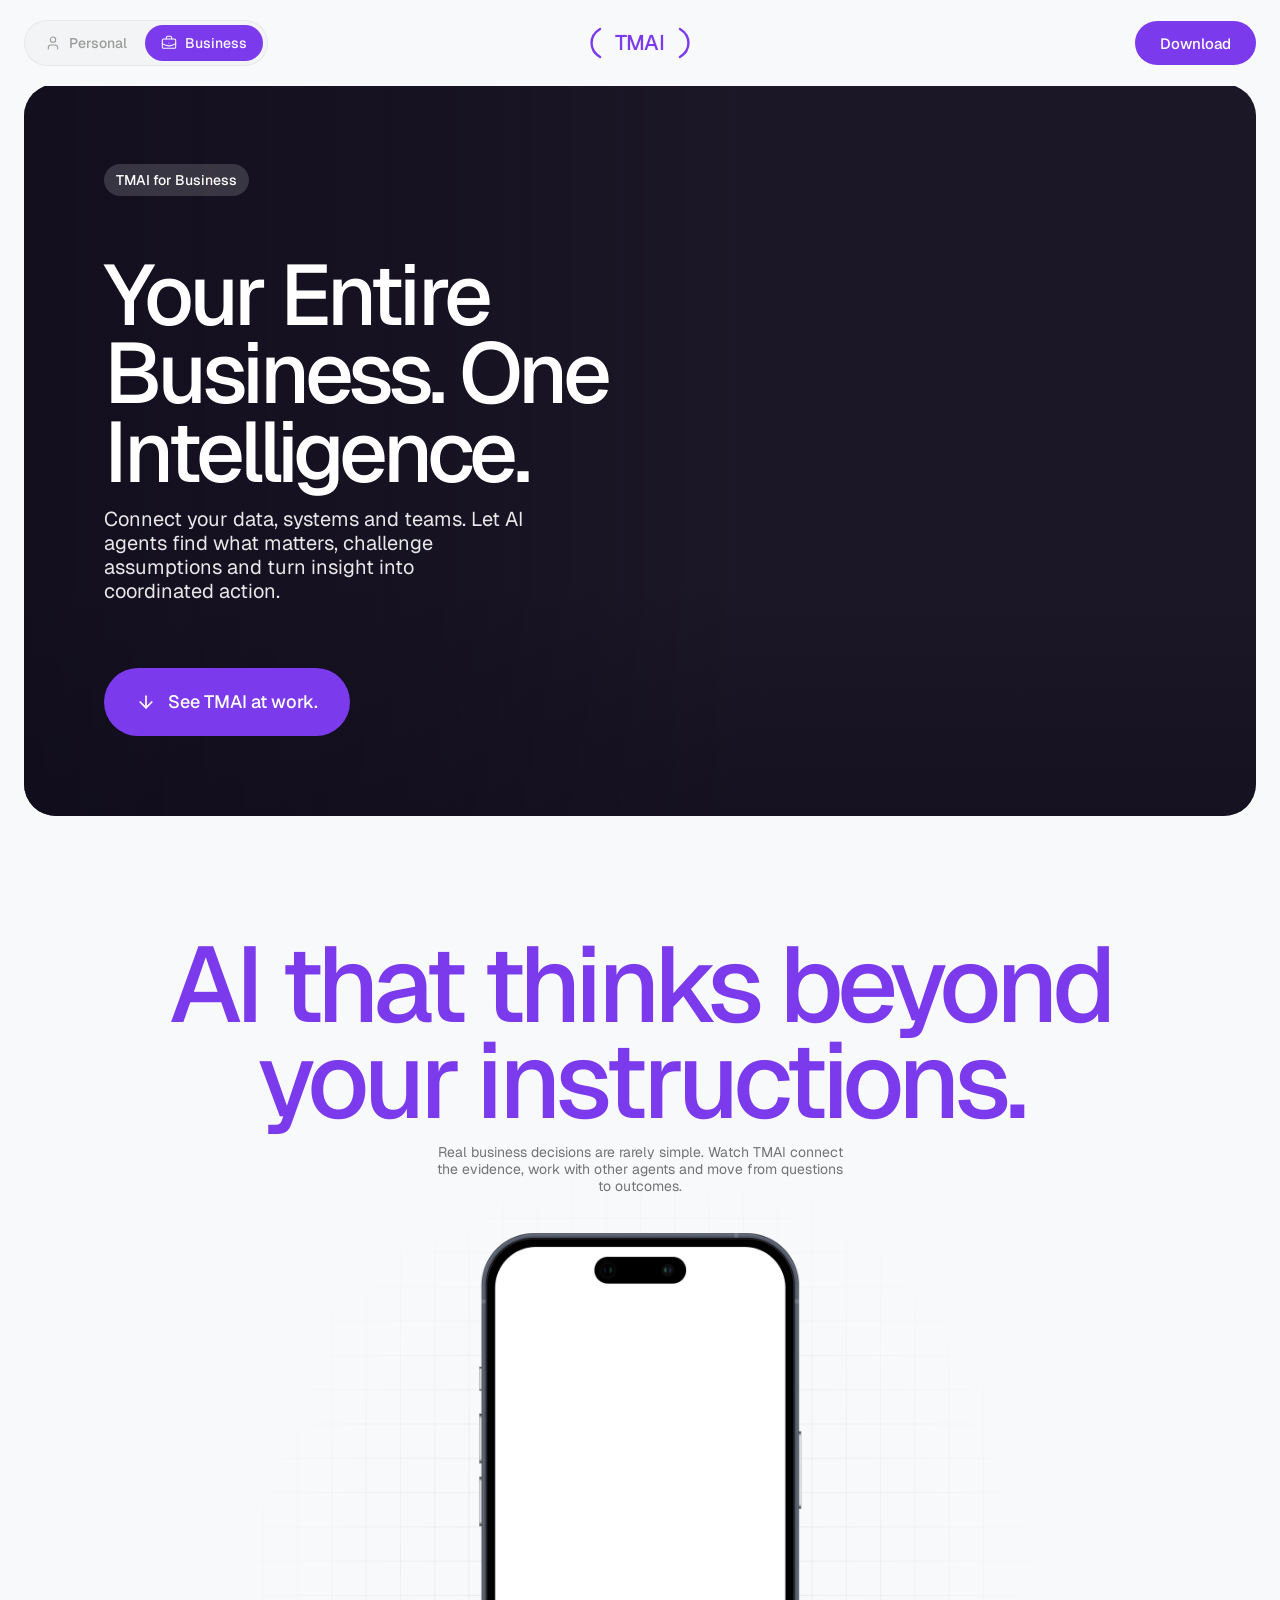
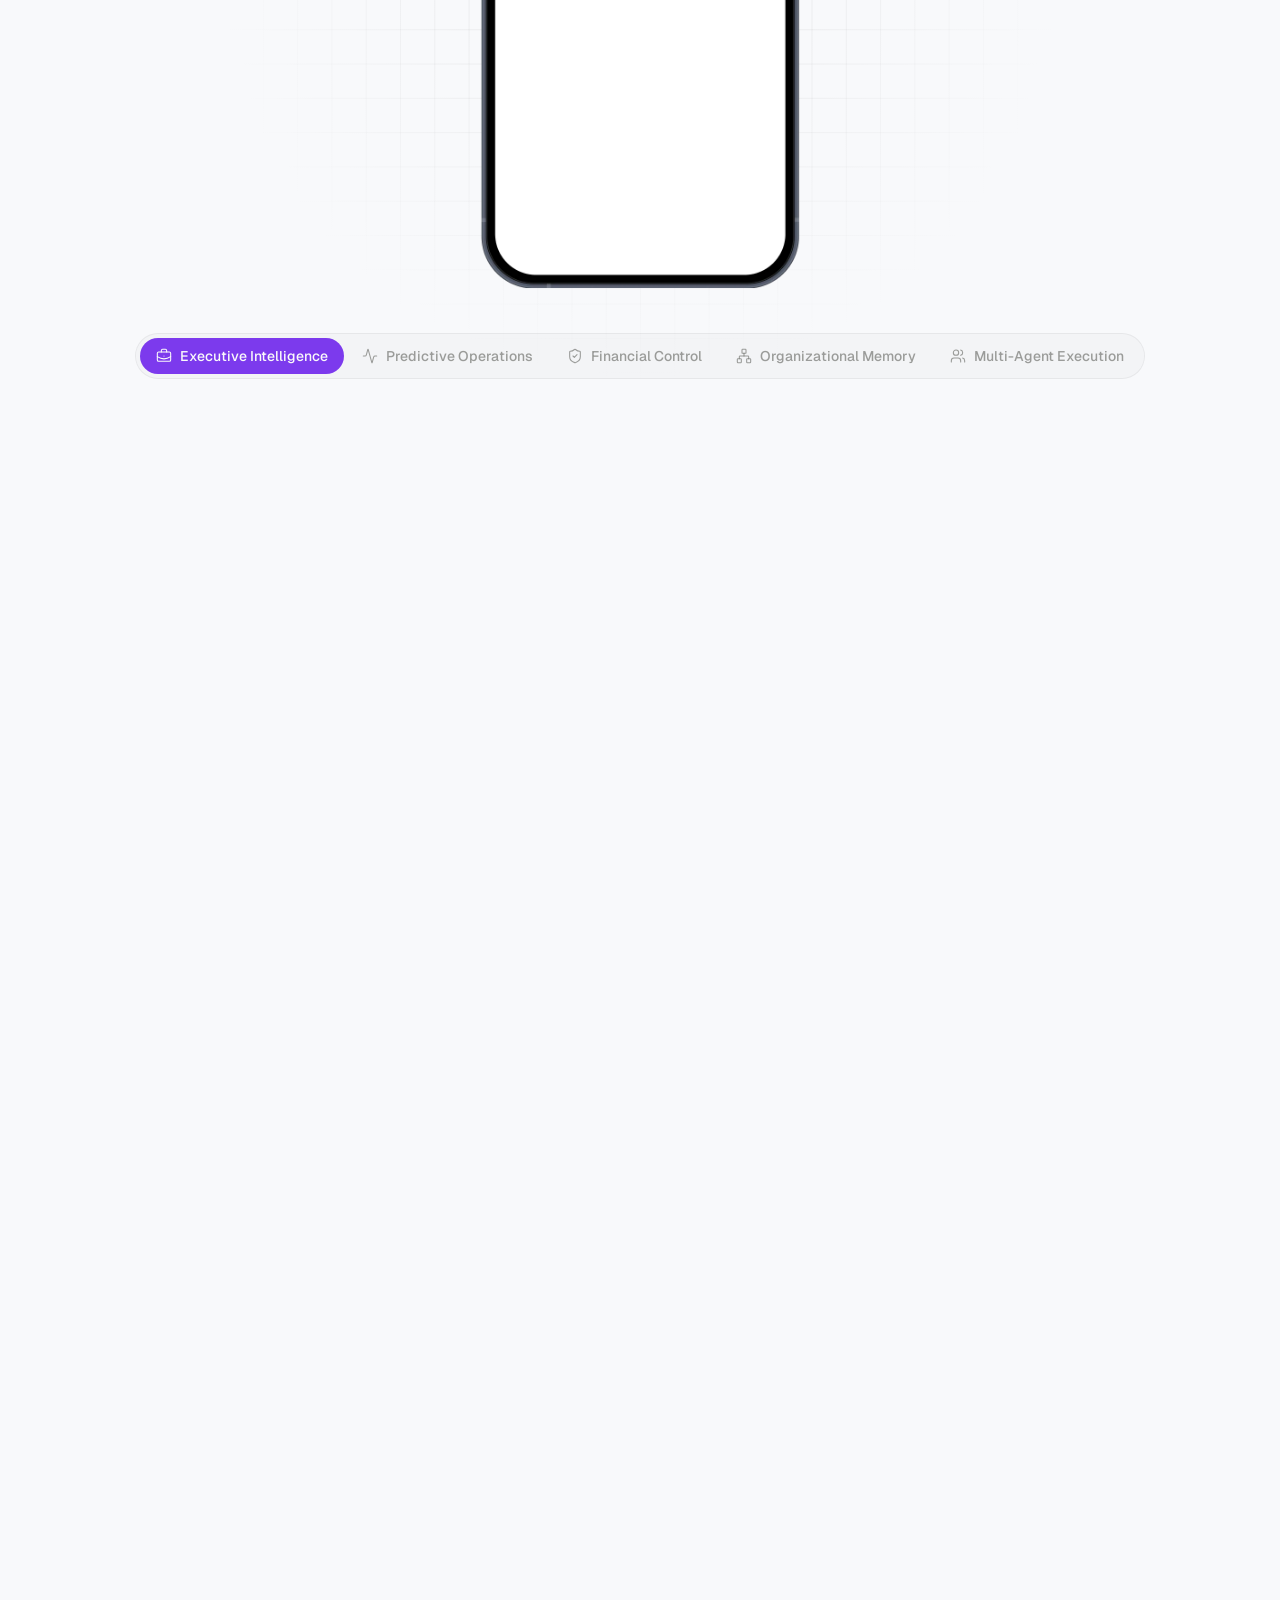
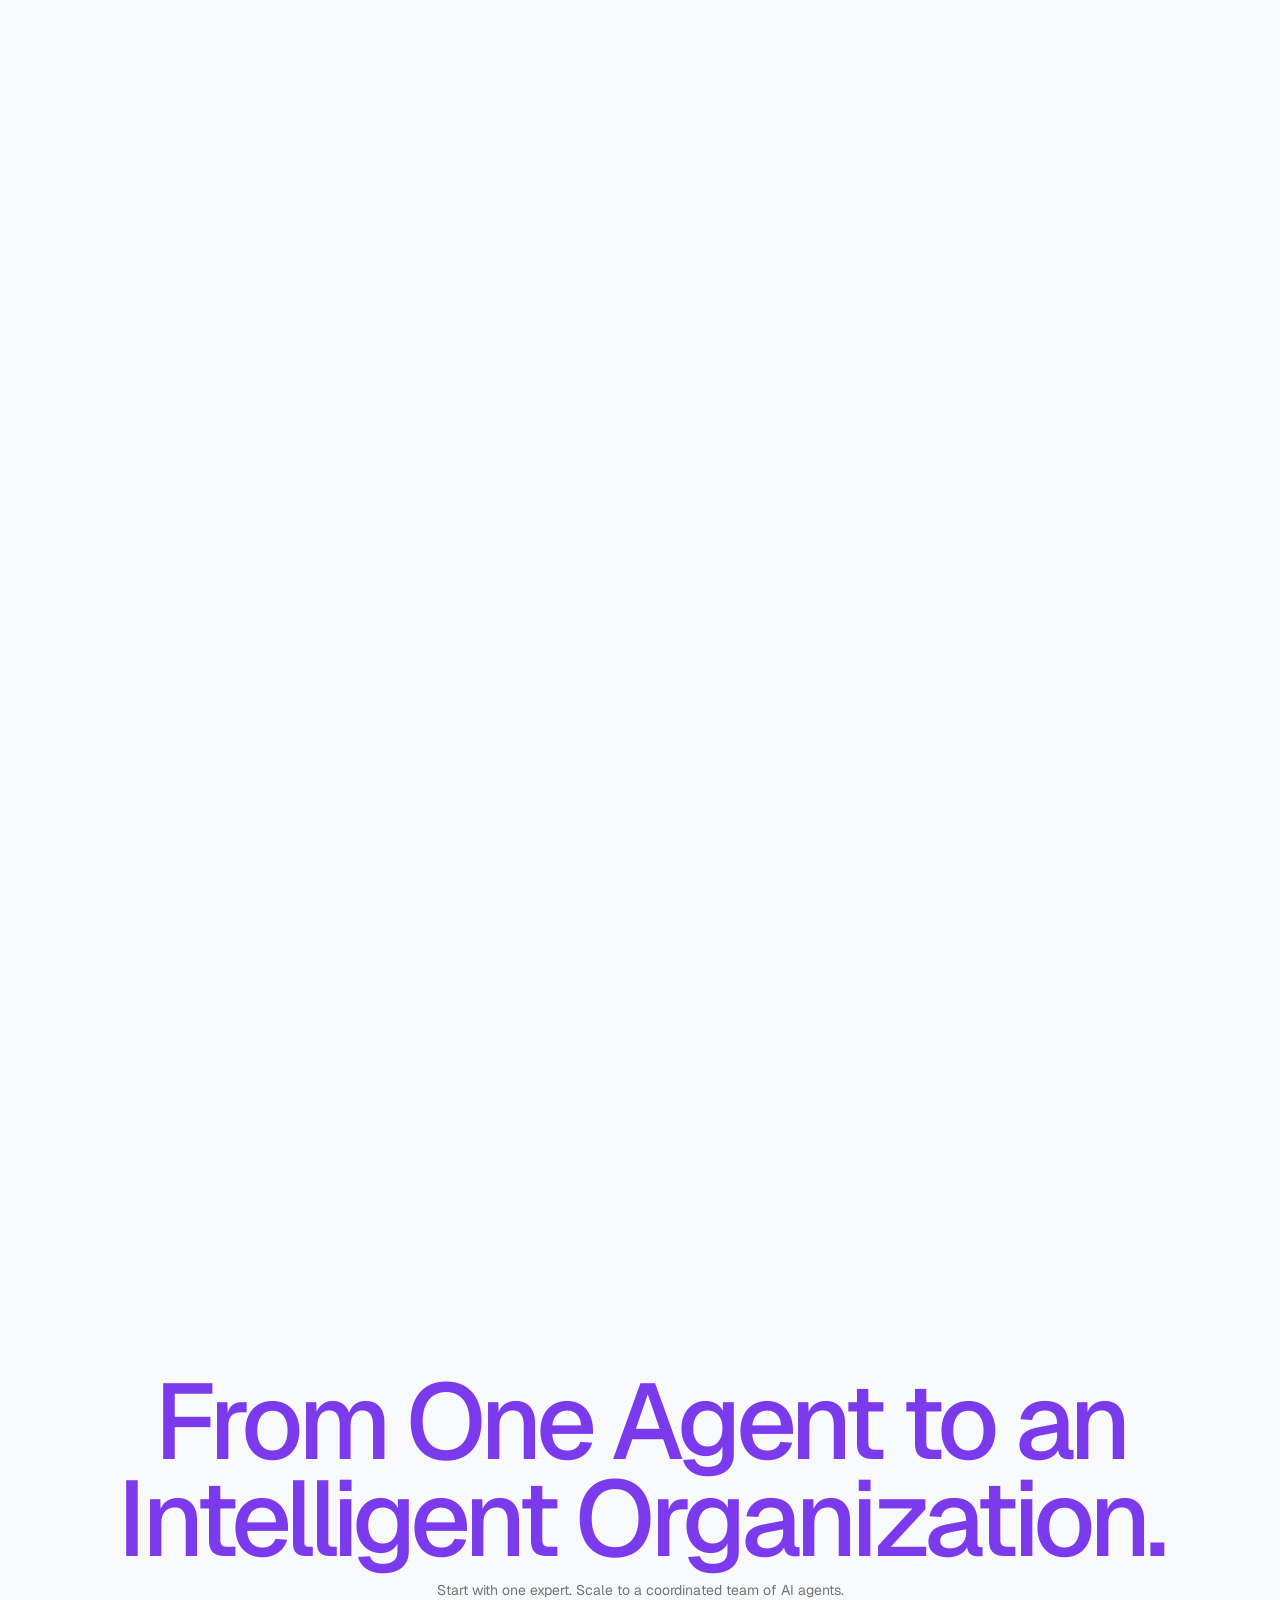
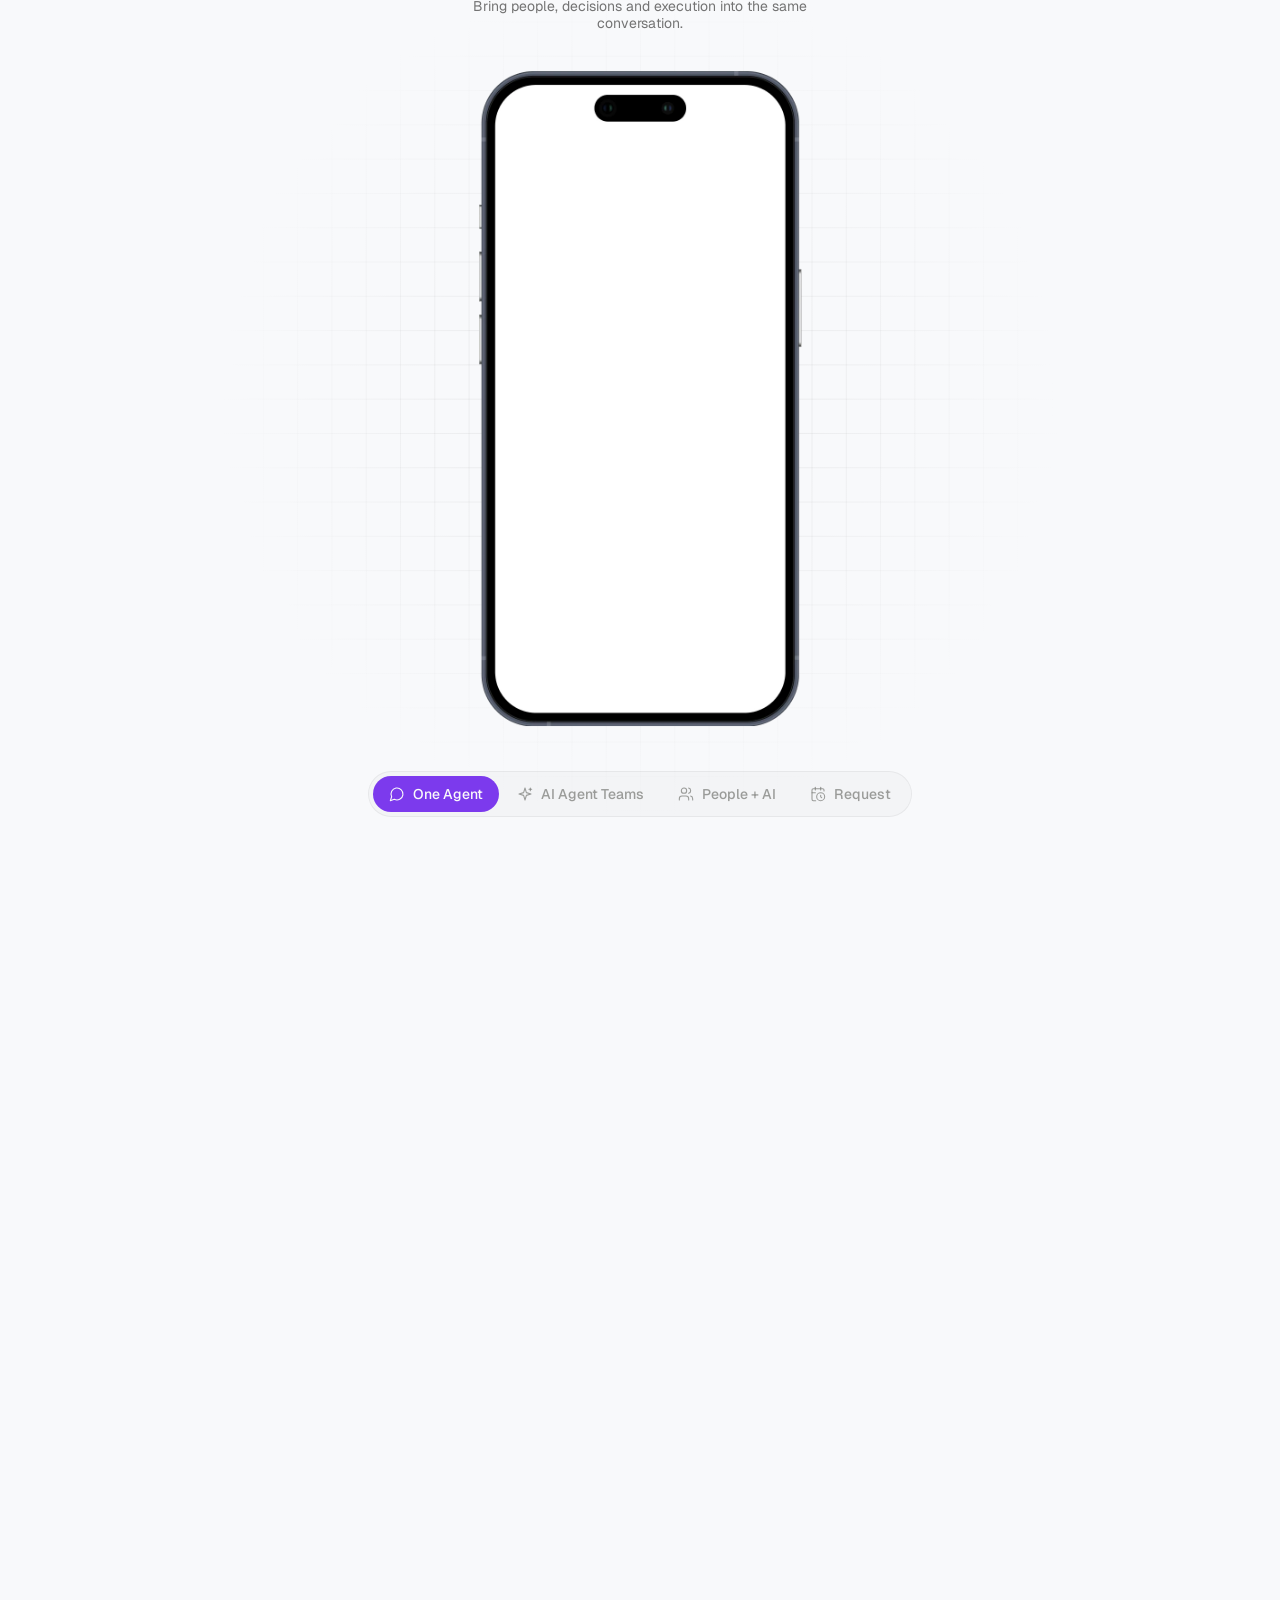
==== commit d9325a76: "Business page: equal composer margins, system pill fits its text, title-only callout dots on the tit" ====
--- a/business/index.html
+++ b/business/index.html
@@ -126,8 +126,8 @@
 <script>
 const hero=document.getElementById("top");
 TMAINav(hero);
-const AG_STORIES = {"base":"/images/ag/b2b/","chat":{"x":17.8,"y":104.05,"w":321,"h":496},"chromes":{"intro":"ph_intro1"},"tabs":[{"key":"exec","label":"Executive Intelligence","icon":"<path d=\"M12 12h.01\"/><path d=\"M16 6V4a2 2 0 0 0-2-2h-4a2 2 0 0 0-2 2v2\"/><path d=\"M22 13a18.15 18.15 0 0 1-20 0\"/><rect width=\"20\" height=\"14\" x=\"2\" y=\"6\" rx=\"2\"/>"},{"key":"ops","label":"Predictive Operations","icon":"<path d=\"M22 12h-2.48a2 2 0 0 0-1.93 1.46l-2.35 8.36a.25.25 0 0 1-.48 0L9.24 2.18a.25.25 0 0 0-.48 0l-2.35 8.36A2 2 0 0 1 4.49 12H2\"/>"},{"key":"fin","label":"Financial Control","icon":"<path d=\"M20 13c0 5-3.5 7.5-7.66 8.95a1 1 0 0 1-.67-.01C7.5 20.5 4 18 4 13V6a1 1 0 0 1 1-1c2 0 4.5-1.2 6.24-2.72a1.17 1.17 0 0 1 1.52 0C14.51 3.81 17 5 19 5a1 1 0 0 1 1 1z\"/><path d=\"m9 12 2 2 4-4\"/>"},{"key":"mem","label":"Organizational Memory","icon":"<rect x=\"16\" y=\"16\" width=\"6\" height=\"6\" rx=\"1\"/><rect x=\"2\" y=\"16\" width=\"6\" height=\"6\" rx=\"1\"/><rect x=\"9\" y=\"2\" width=\"6\" height=\"6\" rx=\"1\"/><path d=\"M5 16v-3a1 1 0 0 1 1-1h12a1 1 0 0 1 1 1v3\"/><path d=\"M12 12V8\"/>"},{"key":"multi","label":"Multi-Agent Execution","icon":"<path d=\"M16 21v-2a4 4 0 0 0-4-4H6a4 4 0 0 0-4 4v2\"/><circle cx=\"9\" cy=\"7\" r=\"4\"/><path d=\"M22 21v-2a4 4 0 0 0-3-3.87\"/><path d=\"M16 3.13a4 4 0 0 1 0 7.75\"/>"}],"frames":[{"id":"1212:21208","tab":"exec","chrome":"ph_exec","c":[["co_1212:21452",1000,691,280,54,"The CEO orders staff cuts"]],"l":[["The CEO orders staff cuts",1000,711,837,711]]},{"id":"1212:21463","tab":"exec","chrome":"ph_exec","c":[["co_1212:21728",1000,646,280,54,"TMAI disagrees"]],"l":[["TMAI disagrees",1000,666,863,666]]},{"id":"1212:21739","tab":"exec","chrome":"ph_exec","c":[["co_1272:36768",1000,508,280,186,"Cross-system analysis"]],"l":[["Cross-system analysis",1000,528,863,528]]},{"id":"1212:22099","tab":"exec","chrome":"ph_exec","c":[["co_1212:22457",1000,693,280,54,"CEO asks follow-up"]],"l":[["CEO asks follow-up",1000,713,837,713]]},{"id":"1212:22468","tab":"exec","chrome":"ph_exec_1","c":[["co_1212:22849",1000,702,280,54,"Agent joins"]],"l":[["Agent joins",1000,722,828,722]]},{"id":"1212:22860","tab":"exec","chrome":"ph_exec_1","c":[["co_1272:36788",1000,660,280,114,"Actionable response"]],"l":[["Actionable response",1000,680,863,680]]},{"id":"1222:23158","tab":"ops","chrome":"ph_ops","c":[["co_1222:23400",1000,702,280,82,"Proactive alert"]],"l":[["Proactive alert",1000,722,870,722]]},{"id":"1222:23415","tab":"ops","chrome":"ph_ops","c":[["co_1222:23664",1000,597,280,82,"An agent initiates contact"]],"l":[["An agent initiates contact",1000,617,863,617]]},{"id":"1222:23679","tab":"ops","chrome":"ph_ops","c":[["co_1222:23996",1000,536,280,130,"Sensor trend"]],"l":[["Sensor trend",1000,556,863,556]]},{"id":"1222:24016","tab":"ops","chrome":"ph_ops","c":[["co_1222:24347",1000,691,280,54,"Executive objection"]],"l":[["Executive objection",1000,711,837,711]]},{"id":"1222:24362","tab":"ops","chrome":"ph_ops_1","c":[["co_1222:24716",1000,702,280,102,"Agent invitations"]],"l":[["Agent invitations",1000,722,843,722]]},{"id":"1222:24731","tab":"ops","chrome":"ph_ops_1","c":[["co_1222:25125",1000,668,280,54,"Short replies"]],"l":[["Short replies",1000,688,863,688]]},{"id":"1222:25140","tab":"ops","chrome":"ph_ops_1","c":[["co_1272:36798",1000,525,280,114,"To preserve deadlines"]],"l":[["To preserve deadlines",1000,545,863,545]]},{"id":"1225:25314","tab":"fin","chrome":"ph_fin","c":[["co_1225:25553",1000,691,280,102,"Payment instruction"]],"l":[["Payment instruction",1000,711,837,711]]},{"id":"1225:25568","tab":"fin","chrome":"ph_fin","c":[["co_1225:25827",1000,668,280,82,"AI blocks"]],"l":[["AI blocks",1000,688,863,688]]},{"id":"1225:25842","tab":"fin","chrome":"ph_fin","c":[["co_1272:36778",1000,556,280,130,"TMAI detects a mismatch"]],"l":[["TMAI detects a mismatch",1000,576,863,576]]},{"id":"1225:26189","tab":"fin","chrome":"ph_fin","c":[["co_1225:26530",1000,693,280,54,"CFO requests Legal"]],"l":[["CFO requests Legal",1000,713,837,713]]},{"id":"1225:26545","tab":"fin","chrome":"ph_fin_1","c":[["co_1225:26889",1000,702,280,54,"TMAI consults Legal"]],"l":[["TMAI consults Legal",1000,722,776,722]]},{"id":"1225:26904","tab":"fin","chrome":"ph_fin_1","c":[["co_1225:27268",1000,660,280,54,"Legal Agent responds"]],"l":[["Legal Agent responds",1000,680,863,680]]},{"id":"1225:27283","tab":"fin","chrome":"ph_fin_1","c":[["co_1272:36808",1000,550,280,150,"Approval card"]],"l":[["Approval card",1000,570,863,570]]},{"id":"1241:29340","tab":"mem","chrome":"ph_mem","c":[["co_1241:29385",1000,691,280,74,"Leadership asks why regional expansion failed"]],"l":[["Leadership asks why regional expansion failed",1000,711,863,711]]},{"id":"1241:29612","tab":"mem","chrome":"ph_mem","c":[["co_1241:29657",1000,668,280,122,"Trace response"]],"l":[["Trace response",1000,688,863,688]]},{"id":"1241:29904","tab":"mem","chrome":"ph_mem","c":[["co_1241:29949",1000,541,280,54,"Knowledge graph"]],"l":[["Knowledge graph",1000,561,863,561]]},{"id":"1241:30314","tab":"mem","chrome":"ph_mem","c":[["co_1241:30359",1000,602,280,102,"Three findings"]],"l":[["Three findings",1000,622,863,622]]},{"id":"1241:30794","tab":"mem","chrome":"ph_mem","c":[["co_1241:30839",1000,609,280,54,"Evidence card"]],"l":[["Evidence card",1000,629,863,629]]},{"id":"1241:31344","tab":"mem","chrome":"ph_mem","c":[["co_1241:31389",1000,685,280,54,"Counterfactual follow-up"]],"l":[["Counterfactual follow-up",1000,705,863,705]]},{"id":"1241:31908","tab":"mem","chrome":"ph_mem","c":[["co_1241:31953",1000,660,280,74,"Distinguish documented facts from assumptions"]],"l":[["Distinguish documented facts from assumptions",1000,680,863,680]]},{"id":"1244:34491","tab":"multi","chrome":"ph_multi","c":[["co_1244:34536",1000,691,280,82,"CEO goal"]],"l":[["CEO goal",1000,711,863,711]]},{"id":"1244:34763","tab":"multi","chrome":"ph_multi","c":[["co_1244:34808",1000,668,280,54,"Strategy Agent"]],"l":[["Strategy Agent",1000,688,863,688]]},{"id":"1244:35055","tab":"multi","chrome":"ph_multi_1","c":[["co_1244:35100",1000,702,280,54,"Specialist agents appear"]],"l":[["Specialist agents appear",1000,722,863,722]]},{"id":"1244:35350","tab":"multi","chrome":"ph_multi_1","c":[["co_1244:35395",1000,668,280,102,"Agents challenge the assumptions"]],"l":[["Agents challenge the assumptions",1000,688,863,688]]},{"id":"1244:35685","tab":"multi","chrome":"ph_multi_1","c":[["co_1244:35730",1000,685,280,54,"CEO pushes back"]],"l":[["CEO pushes back",1000,705,863,705]]},{"id":"1244:36034","tab":"multi","chrome":"ph_multi_1","c":[["co_1244:36079",1000,660,280,54,"Subject to validation"]],"l":[["Subject to validation",1000,680,863,680]]},{"id":"1244:36403","tab":"multi","chrome":"ph_multi_1","c":[["co_1244:36448",1000,520,280,102,"Agent agreement"]],"l":[["Agent agreement",1000,540,863,540]]}],"meta":{"co_1212:22457":{"w":280,"h":54,"pad":4},"fin_00_sys":{"w":49,"h":28,"pad":4},"multi_05_ethan":{"w":282,"h":95,"pad":5},"ops_01_marcus_v1":{"w":282,"h":237,"pad":4},"co_1241:29385":{"w":280,"h":74,"pad":4},"co_1244:36448":{"w":280,"h":102,"pad":4},"co_1272:36778":{"w":280,"h":130,"pad":4},"ops_05_sys":{"w":245,"h":28,"pad":4},"co_1241:29657":{"w":280,"h":122,"pad":4},"ops_08_marcus":{"w":282,"h":390,"pad":5},"ph_fin":{"w":357,"h":724,"pad":0},"fin_06_grace":{"w":282,"h":111,"pad":5},"fin_01_you_cfo":{"w":282,"h":58,"pad":4},"fin_04_you_cfo":{"w":282,"h":42,"pad":4},"co_1225:26889":{"w":280,"h":54,"pad":4},"ops_06_tom":{"w":282,"h":95,"pad":5},"ops_02_marcus_v1":{"w":282,"h":360,"pad":5},"exec_02_rachel":{"w":282,"h":139,"pad":5},"mem_05_olivia":{"w":282,"h":211,"pad":5},"co_1272:36788":{"w":280,"h":114,"pad":4},"co_1212:21728":{"w":280,"h":54,"pad":4},"mem_02_olivia":{"w":282,"h":95,"pad":5},"ph_multi_1":{"w":357,"h":724,"pad":0},"mem_07_olivia":{"w":282,"h":111,"pad":5},"ph_multi":{"w":357,"h":724,"pad":0},"co_1244:34536":{"w":280,"h":82,"pad":4},"exec_04_you_ceo":{"w":282,"h":42,"pad":4},"multi_08_daniel":{"w":282,"h":435,"pad":4},"co_1244:36079":{"w":280,"h":54,"pad":4},"ph_ops":{"w":357,"h":724,"pad":0},"exec_00_sys":{"w":49,"h":28,"pad":4},"co_1222:23996":{"w":280,"h":130,"pad":4},"co_1241:31953":{"w":280,"h":74,"pad":4},"fin_02_ethan":{"w":282,"h":95,"pad":5},"co_1272:36808":{"w":280,"h":150,"pad":4},"co_1212:21452":{"w":280,"h":54,"pad":4},"co_1241:29949":{"w":280,"h":54,"pad":4},"multi_04_grace":{"w":282,"h":95,"pad":5},"exec_03_rachel":{"w":282,"h":407,"pad":5},"multi_07_marcus":{"w":282,"h":95,"pad":5},"co_1225:25827":{"w":280,"h":82,"pad":4},"co_1225:26530":{"w":280,"h":54,"pad":4},"multi_06_you_ceo":{"w":282,"h":58,"pad":4},"multi_01_you_ceo":{"w":282,"h":58,"pad":4},"multi_03_sys":{"w":235,"h":28,"pad":25},"co_1225:27268":{"w":280,"h":54,"pad":4},"co_1244:35100":{"w":280,"h":54,"pad":4},"co_1241:30359":{"w":280,"h":102,"pad":4},"ops_04_marcus":{"w":282,"h":95,"pad":5},"ph_exec":{"w":357,"h":724,"pad":0},"ph_fin_1":{"w":357,"h":724,"pad":0},"mem_04_olivia":{"w":282,"h":236,"pad":5},"multi_00_sys":{"w":49,"h":28,"pad":4},"mem_03_olivia":{"w":282,"h":348,"pad":5},"co_1222:23664":{"w":280,"h":82,"pad":4},"co_1225:25553":{"w":280,"h":102,"pad":4},"co_1241:31389":{"w":280,"h":54,"pad":4},"ph_exec_1":{"w":357,"h":724,"pad":0},"co_1244:34808":{"w":280,"h":54,"pad":4},"exec_01_you_ceo":{"w":282,"h":58,"pad":4},"exec_05_rachel":{"w":282,"h":95,"pad":5},"nt_ops":{"w":295,"h":89,"pad":29},"ops_00_sys":{"w":49,"h":28,"pad":4},"co_1272:36768":{"w":280,"h":186,"pad":4},"co_1222:24347":{"w":280,"h":54,"pad":4},"fin_03_ethan":{"w":282,"h":313,"pad":5},"ops_02_marcus":{"w":282,"h":357,"pad":5},"ops_01_marcus":{"w":282,"h":234,"pad":5},"fin_05_sys":{"w":109,"h":28,"pad":4},"exec_06_sys":{"w":213,"h":28,"pad":4},"exec_07_marcus":{"w":282,"h":95,"pad":5},"co_1241:30839":{"w":280,"h":54,"pad":4},"co_1222:24716":{"w":280,"h":102,"pad":4},"co_1222:25125":{"w":280,"h":54,"pad":4},"co_1244:35395":{"w":280,"h":102,"pad":4},"ops_03_you_ceo":{"w":282,"h":58,"pad":4},"co_1244:35730":{"w":280,"h":54,"pad":4},"ops_07_nina":{"w":282,"h":95,"pad":5},"fin_07_ethan":{"w":282,"h":327,"pad":5},"co_1212:22849":{"w":280,"h":54,"pad":4},"ph_mem":{"w":357,"h":724,"pad":0},"ph_intro1":{"w":357,"h":724,"pad":0},"mem_00_sys":{"w":49,"h":28,"pad":4},"co_1222:23400":{"w":280,"h":82,"pad":4},"mem_06_you_ceo":{"w":282,"h":58,"pad":4},"mem_01_you_ceo":{"w":282,"h":58,"pad":4},"multi_02_daniel":{"w":282,"h":95,"pad":5},"co_1272:36798":{"w":280,"h":114,"pad":4},"ph_ops_1":{"w":357,"h":724,"pad":0}},"start":{"exec":["exec_00_sys"],"ops":["ops_00_sys"],"fin":["fin_00_sys"],"mem":["mem_00_sys"],"multi":["multi_00_sys"]},"ops":{"1212:21208":[["me","exec_01_you_ceo"]],"1212:21463":[["typing","exec_02_rachel"],["wait",1100],["reply","exec_02_rachel"]],"1212:21739":[["typing","exec_03_rachel"],["wait",1300],["reply","exec_03_rachel"]],"1212:22099":[["me","exec_04_you_ceo"]],"1212:22468":[["typing","exec_05_rachel"],["wait",1100],["reply","exec_05_rachel"],["wait",900],["chrome","ph_exec_1"],["add","exec_06_sys"]],"1212:22860":[["typing","exec_07_marcus"],["wait",1100],["reply","exec_07_marcus"]],"1222:23158":[["wait",300],["notif",["nt_ops",573,212.8]]],"1222:23415":[["unnotif"],["typing","ops_01_marcus"],["wait",1300],["reply","ops_01_marcus"]],"1222:23679":[["typing","ops_02_marcus"],["wait",1300],["reply","ops_02_marcus"]],"1222:24016":[["me","ops_03_you_ceo"]],"1222:24362":[["state","ops_01_marcus","ops_01_marcus_v1",240],["typing","ops_04_marcus"],["wait",1100],["reply","ops_04_marcus"],["wait",900],["chrome","ph_ops_1"],["add","ops_05_sys"]],"1222:24731":[["state","ops_02_marcus","ops_02_marcus_v1",240],["typing","ops_06_tom"],["wait",1100],["reply","ops_06_tom"],["wait",900],["typing","ops_07_nina"],["wait",1100],["reply","ops_07_nina"]],"1222:25140":[["typing","ops_08_marcus"],["wait",1300],["reply","ops_08_marcus"]],"1225:25314":[["me","fin_01_you_cfo"]],"1225:25568":[["typing","fin_02_ethan"],["wait",1100],["reply","fin_02_ethan"]],"1225:25842":[["typing","fin_03_ethan"],["wait",1300],["reply","fin_03_ethan"]],"1225:26189":[["me","fin_04_you_cfo"]],"1225:26545":[["chrome","ph_fin_1"],["add","fin_05_sys"]],"1225:26904":[["typing","fin_06_grace"],["wait",1100],["reply","fin_06_grace"]],"1225:27283":[["typing","fin_07_ethan"],["wait",1300],["reply","fin_07_ethan"]],"1241:29340":[["me","mem_01_you_ceo"]],"1241:29612":[["typing","mem_02_olivia"],["wait",1100],["reply","mem_02_olivia"]],"1241:29904":[["typing","mem_03_olivia"],["wait",1300],["reply","mem_03_olivia"]],"1241:30314":[["typing","mem_04_olivia"],["wait",1300],["reply","mem_04_olivia"]],"1241:30794":[["typing","mem_05_olivia"],["wait",1300],["reply","mem_05_olivia"]],"1241:31344":[["me","mem_06_you_ceo"]],"1241:31908":[["typing","mem_07_olivia"],["wait",1100],["reply","mem_07_olivia"]],"1244:34491":[["me","multi_01_you_ceo"]],"1244:34763":[["typing","multi_02_daniel"],["wait",1100],["reply","multi_02_daniel"]],"1244:35055":[["chrome","ph_multi_1"],["add","multi_03_sys"]],"1244:35350":[["typing","multi_04_grace"],["wait",1100],["reply","multi_04_grace"],["wait",900],["typing","multi_05_ethan"],["wait",1100],["reply","multi_05_ethan"]],"1244:35685":[["me","multi_06_you_ceo"]],"1244:36034":[["typing","multi_07_marcus"],["wait",1100],["reply","multi_07_marcus"]],"1244:36403":[["typing","multi_08_daniel"],["wait",1300],["reply","multi_08_daniel"]]},"hold":{"1212:21208":2400,"1212:21463":2800,"1212:21739":3600,"1212:22099":2400,"1212:22468":2800,"1212:22860":2800,"1222:23158":3200,"1222:23415":3600,"1222:23679":3600,"1222:24016":2400,"1222:24362":2800,"1222:24731":2800,"1222:25140":3600,"1225:25314":2400,"1225:25568":2800,"1225:25842":3600,"1225:26189":2400,"1225:26545":2800,"1225:26904":2800,"1225:27283":3600,"1241:29340":2400,"1241:29612":2800,"1241:29904":3600,"1241:30314":3600,"1241:30794":3600,"1241:31344":2400,"1241:31908":2800,"1244:34491":2400,"1244:34763":2800,"1244:35055":2800,"1244:35350":2800,"1244:35685":2400,"1244:36034":2800,"1244:36403":3600},"tabsLabel":"Choose a story","purpleBody":false};
-const AG_HOW = {"base":"/images/ag/b2b/","chat":{"x":17.8,"y":104.05,"w":321,"h":496},"chromes":{"intro":"ph_intro2","req":"ph_final"},"tabs":[{"key":"m1","label":"One Agent","icon":"<path d=\"M7.9 20A9 9 0 1 0 4 16.1L2 22Z\"/>"},{"key":"m2","label":"AI Agent Teams","icon":"<path d=\"M9.94 14.06 12 21l2.06-6.94L21 12l-6.94-2.06L12 3 9.94 9.94 3 12Z\"/><path d=\"M20 3v4\"/><path d=\"M22 5h-4\"/>"},{"key":"m3","label":"People + AI","icon":"<path d=\"M16 21v-2a4 4 0 0 0-4-4H6a4 4 0 0 0-4 4v2\"/><circle cx=\"9\" cy=\"7\" r=\"4\"/><path d=\"M22 21v-2a4 4 0 0 0-3-3.87\"/><path d=\"M16 3.13a4 4 0 0 1 0 7.75\"/>"},{"key":"req","label":"Request","icon":"<path d=\"M21 7.5V6a2 2 0 0 0-2-2H5a2 2 0 0 0-2 2v14a2 2 0 0 0 2 2h3.5\"/><path d=\"M16 2v4\"/><path d=\"M8 2v4\"/><path d=\"M3 10h5\"/><path d=\"M17.5 17.5 16 16.3V14\"/><circle cx=\"16\" cy=\"16\" r=\"6\"/>","final":true}],"frames":[{"id":"1260:34428","tab":"m1","chrome":"ph_m1","c":[["pr_1296:37233",960,464,340,96,"How it works","proc"]],"l":[]},{"id":"1260:34702","tab":"m1","chrome":"ph_m1","c":[["pr_1296:37243",960,430,340,164,"How it works","proc"]],"l":[]},{"id":"1260:35008","tab":"m1","chrome":"ph_m1","c":[["pr_1296:37266",960,430,340,164,"How it works","proc"]],"l":[]},{"id":"1260:35372","tab":"m1","chrome":"ph_m1","c":[["pr_1296:37289",960,398,340,228,"How it works","proc"]],"l":[]},{"id":"1260:35762","tab":"m2","chrome":"ph_m2","c":[["pr_1296:37319",960,464,340,96,"How it works","proc"]],"l":[]},{"id":"1260:36052","tab":"m2","chrome":"ph_m2","c":[["pr_1296:37329",960,431,340,162,"How it works","proc"]],"l":[]},{"id":"1260:36376","tab":"m2","chrome":"ph_m2_1","c":[["pr_1296:37355",960,431,340,162,"How it works","proc"]],"l":[]},{"id":"1260:36720","tab":"m2","chrome":"ph_m2_1","c":[["pr_1296:37381",960,431,340,162,"How it works","proc"]],"l":[]},{"id":"1260:37084","tab":"m2","chrome":"ph_m2_1","c":[["pr_1296:37407",960,397,340,230,"How it works","proc"]],"l":[]},{"id":"1260:37468","tab":"m2","chrome":"ph_m2_1","c":[["pr_1296:37444",960,365,340,314,"How it works","proc"]],"l":[]},{"id":"1260:37902","tab":"m3","chrome":"ph_m3","c":[["pr_1296:37488",960,431,340,162,"How it works","proc"]],"l":[]},{"id":"1260:38204","tab":"m3","chrome":"ph_m3","c":[["pr_1296:37514",960,431,340,162,"How it works","proc"]],"l":[]},{"id":"1260:38526","tab":"m3","chrome":"ph_m3","c":[["pr_1296:37540",960,399,340,226,"How it works","proc"]],"l":[]},{"id":"1260:38874","tab":"m3","chrome":"ph_m3","c":[["pr_1296:37573",960,383,340,324,"How it works","proc"]],"l":[]},{"id":"1260:39246","tab":"m3","chrome":"ph_m3","c":[["pr_1296:37611",960,335,340,420,"How it works","proc"]],"l":[]}],"meta":{"m3_02_marcus":{"w":282,"h":95,"pad":5},"m3_03_ethan":{"w":282,"h":95,"pad":5},"m2_01_you":{"w":282,"h":58,"pad":4},"m1_03_sophie":{"w":282,"h":362,"pad":5},"pr_1296:37540":{"w":340,"h":226,"pad":34},"pr_1296:37381":{"w":340,"h":162,"pad":34},"m3_01_you":{"w":282,"h":58,"pad":4},"ph_final":{"w":357,"h":724,"pad":0},"m2_03_ethan":{"w":282,"h":95,"pad":5},"m3_05_marcus":{"w":282,"h":95,"pad":5},"m1_02_sophie":{"w":282,"h":193,"pad":5},"pr_1296:37407":{"w":340,"h":230,"pad":34},"m2_04_jake":{"w":282,"h":95,"pad":5},"ph_m1":{"w":357,"h":724,"pad":0},"m1_01_you":{"w":282,"h":58,"pad":4},"m2_02_adam":{"w":282,"h":95,"pad":5},"m2_05_adam":{"w":282,"h":95,"pad":5},"pr_1296:37514":{"w":340,"h":162,"pad":34},"pr_1296:37573":{"w":340,"h":324,"pad":34},"ph_intro2":{"w":357,"h":724,"pad":0},"ph_m2":{"w":357,"h":724,"pad":0},"ph_m3":{"w":357,"h":724,"pad":0},"pr_1296:37355":{"w":340,"h":162,"pad":34},"m1_04_sophie":{"w":282,"h":111,"pad":5},"pr_1296:37266":{"w":340,"h":164,"pad":34},"m2_00_sys":{"w":49,"h":28,"pad":4},"m2_06_adam":{"w":282,"h":218,"pad":5},"pr_1296:37329":{"w":340,"h":162,"pad":34},"m1_00_sys":{"w":49,"h":28,"pad":4},"pr_1296:37243":{"w":340,"h":164,"pad":34},"pr_1296:37319":{"w":340,"h":96,"pad":34},"m3_04_cfo":{"w":282,"h":95,"pad":5},"pr_1296:37611":{"w":340,"h":420,"pad":34},"pr_1296:37488":{"w":340,"h":162,"pad":34},"pr_1296:37444":{"w":340,"h":314,"pad":34},"m3_00_sys":{"w":49,"h":28,"pad":4},"pr_1296:37289":{"w":340,"h":228,"pad":34},"pr_1296:37233":{"w":340,"h":96,"pad":34},"ph_m2_1":{"w":357,"h":724,"pad":0}},"start":{"m1":["m1_00_sys"],"m2":["m2_00_sys"],"m3":["m3_00_sys"]},"ops":{"1260:34428":[["me","m1_01_you"]],"1260:34702":[["typing","m1_02_sophie"],["wait",1300],["reply","m1_02_sophie"]],"1260:35008":[["typing","m1_03_sophie"],["wait",1300],["reply","m1_03_sophie"]],"1260:35372":[["typing","m1_04_sophie"],["wait",1100],["reply","m1_04_sophie"]],"1260:35762":[["me","m2_01_you"]],"1260:36052":[["typing","m2_02_adam"],["wait",1100],["reply","m2_02_adam"]],"1260:36376":[["chrome","ph_m2_1"],["typing","m2_03_ethan"],["wait",1100],["reply","m2_03_ethan"]],"1260:36720":[["typing","m2_04_jake"],["wait",1100],["reply","m2_04_jake"]],"1260:37084":[["typing","m2_05_adam"],["wait",1100],["reply","m2_05_adam"]],"1260:37468":[["typing","m2_06_adam"],["wait",1300],["reply","m2_06_adam"]],"1260:37902":[["me","m3_01_you"]],"1260:38204":[["typing","m3_02_marcus"],["wait",1100],["reply","m3_02_marcus"]],"1260:38526":[["typing","m3_03_ethan"],["wait",1100],["reply","m3_03_ethan"]],"1260:38874":[["typing","m3_04_cfo"],["wait",1100],["reply","m3_04_cfo"]],"1260:39246":[["typing","m3_05_marcus"],["wait",1100],["reply","m3_05_marcus"]]},"hold":{"1260:34428":2400,"1260:34702":2800,"1260:35008":3600,"1260:35372":2800,"1260:35762":2400,"1260:36052":2800,"1260:36376":2800,"1260:36720":2800,"1260:37084":2800,"1260:37468":3600,"1260:37902":2400,"1260:38204":2800,"1260:38526":2800,"1260:38874":2800,"1260:39246":2800},"tabsLabel":"How TMAI works","mobileFinalHeight":88};
+const AG_STORIES = {"base":"/images/ag/b2b/","chat":{"x":17.8,"y":104.05,"w":321,"h":496},"chromes":{"intro":"ph_intro1"},"tabs":[{"key":"exec","label":"Executive Intelligence","icon":"<path d=\"M12 12h.01\"/><path d=\"M16 6V4a2 2 0 0 0-2-2h-4a2 2 0 0 0-2 2v2\"/><path d=\"M22 13a18.15 18.15 0 0 1-20 0\"/><rect width=\"20\" height=\"14\" x=\"2\" y=\"6\" rx=\"2\"/>"},{"key":"ops","label":"Predictive Operations","icon":"<path d=\"M22 12h-2.48a2 2 0 0 0-1.93 1.46l-2.35 8.36a.25.25 0 0 1-.48 0L9.24 2.18a.25.25 0 0 0-.48 0l-2.35 8.36A2 2 0 0 1 4.49 12H2\"/>"},{"key":"fin","label":"Financial Control","icon":"<path d=\"M20 13c0 5-3.5 7.5-7.66 8.95a1 1 0 0 1-.67-.01C7.5 20.5 4 18 4 13V6a1 1 0 0 1 1-1c2 0 4.5-1.2 6.24-2.72a1.17 1.17 0 0 1 1.52 0C14.51 3.81 17 5 19 5a1 1 0 0 1 1 1z\"/><path d=\"m9 12 2 2 4-4\"/>"},{"key":"mem","label":"Organizational Memory","icon":"<rect x=\"16\" y=\"16\" width=\"6\" height=\"6\" rx=\"1\"/><rect x=\"2\" y=\"16\" width=\"6\" height=\"6\" rx=\"1\"/><rect x=\"9\" y=\"2\" width=\"6\" height=\"6\" rx=\"1\"/><path d=\"M5 16v-3a1 1 0 0 1 1-1h12a1 1 0 0 1 1 1v3\"/><path d=\"M12 12V8\"/>"},{"key":"multi","label":"Multi-Agent Execution","icon":"<path d=\"M16 21v-2a4 4 0 0 0-4-4H6a4 4 0 0 0-4 4v2\"/><circle cx=\"9\" cy=\"7\" r=\"4\"/><path d=\"M22 21v-2a4 4 0 0 0-3-3.87\"/><path d=\"M16 3.13a4 4 0 0 1 0 7.75\"/>"}],"frames":[{"id":"1212:21208","tab":"exec","chrome":"ph_exec","c":[["co_1212:21452",1000,691,280,54,"The CEO orders staff cuts"]],"l":[["The CEO orders staff cuts",1000,718,837,718]]},{"id":"1212:21463","tab":"exec","chrome":"ph_exec","c":[["co_1212:21728",1000,646,280,54,"TMAI disagrees"]],"l":[["TMAI disagrees",1000,673,863,673]]},{"id":"1212:21739","tab":"exec","chrome":"ph_exec","c":[["co_1272:36768",1000,508,280,186,"Cross-system analysis"]],"l":[["Cross-system analysis",1000,528,863,528]]},{"id":"1212:22099","tab":"exec","chrome":"ph_exec","c":[["co_1212:22457",1000,693,280,54,"CEO asks follow-up"]],"l":[["CEO asks follow-up",1000,720,837,720]]},{"id":"1212:22468","tab":"exec","chrome":"ph_exec_1","c":[["co_1212:22849",1000,702,280,54,"Agent joins"]],"l":[["Agent joins",1000,729,828,729]]},{"id":"1212:22860","tab":"exec","chrome":"ph_exec_1","c":[["co_1272:36788",1000,660,280,114,"Actionable response"]],"l":[["Actionable response",1000,680,863,680]]},{"id":"1222:23158","tab":"ops","chrome":"ph_ops","c":[["co_1222:23400",1000,702,280,82,"Proactive alert"]],"l":[["Proactive alert",1000,722,870,722]]},{"id":"1222:23415","tab":"ops","chrome":"ph_ops","c":[["co_1222:23664",1000,597,280,82,"An agent initiates contact"]],"l":[["An agent initiates contact",1000,617,863,617]]},{"id":"1222:23679","tab":"ops","chrome":"ph_ops","c":[["co_1222:23996",1000,536,280,130,"Sensor trend"]],"l":[["Sensor trend",1000,556,863,556]]},{"id":"1222:24016","tab":"ops","chrome":"ph_ops","c":[["co_1222:24347",1000,691,280,54,"Executive objection"]],"l":[["Executive objection",1000,718,837,718]]},{"id":"1222:24362","tab":"ops","chrome":"ph_ops_1","c":[["co_1222:24716",1000,702,280,102,"Agent invitations"]],"l":[["Agent invitations",1000,722,843,722]]},{"id":"1222:24731","tab":"ops","chrome":"ph_ops_1","c":[["co_1222:25125",1000,668,280,54,"Short replies"]],"l":[["Short replies",1000,695,863,695]]},{"id":"1222:25140","tab":"ops","chrome":"ph_ops_1","c":[["co_1272:36798",1000,525,280,114,"To preserve deadlines"]],"l":[["To preserve deadlines",1000,545,863,545]]},{"id":"1225:25314","tab":"fin","chrome":"ph_fin","c":[["co_1225:25553",1000,691,280,102,"Payment instruction"]],"l":[["Payment instruction",1000,711,837,711]]},{"id":"1225:25568","tab":"fin","chrome":"ph_fin","c":[["co_1225:25827",1000,668,280,82,"AI blocks"]],"l":[["AI blocks",1000,688,863,688]]},{"id":"1225:25842","tab":"fin","chrome":"ph_fin","c":[["co_1272:36778",1000,556,280,130,"TMAI detects a mismatch"]],"l":[["TMAI detects a mismatch",1000,576,863,576]]},{"id":"1225:26189","tab":"fin","chrome":"ph_fin","c":[["co_1225:26530",1000,693,280,54,"CFO requests Legal"]],"l":[["CFO requests Legal",1000,720,837,720]]},{"id":"1225:26545","tab":"fin","chrome":"ph_fin_1","c":[["co_1225:26889",1000,702,280,54,"TMAI consults Legal"]],"l":[["TMAI consults Legal",1000,729,776,729]]},{"id":"1225:26904","tab":"fin","chrome":"ph_fin_1","c":[["co_1225:27268",1000,660,280,54,"Legal Agent responds"]],"l":[["Legal Agent responds",1000,687,863,687]]},{"id":"1225:27283","tab":"fin","chrome":"ph_fin_1","c":[["co_1272:36808",1000,550,280,150,"Approval card"]],"l":[["Approval card",1000,570,863,570]]},{"id":"1241:29340","tab":"mem","chrome":"ph_mem","c":[["co_1241:29385",1000,691,280,74,"Leadership asks why regional expansion failed"]],"l":[["Leadership asks why regional expansion failed",1000,718,863,718]]},{"id":"1241:29612","tab":"mem","chrome":"ph_mem","c":[["co_1241:29657",1000,668,280,122,"Trace response"]],"l":[["Trace response",1000,688,863,688]]},{"id":"1241:29904","tab":"mem","chrome":"ph_mem","c":[["co_1241:29949",1000,541,280,54,"Knowledge graph"]],"l":[["Knowledge graph",1000,568,863,568]]},{"id":"1241:30314","tab":"mem","chrome":"ph_mem","c":[["co_1241:30359",1000,602,280,102,"Three findings"]],"l":[["Three findings",1000,622,863,622]]},{"id":"1241:30794","tab":"mem","chrome":"ph_mem","c":[["co_1241:30839",1000,609,280,54,"Evidence card"]],"l":[["Evidence card",1000,636,863,636]]},{"id":"1241:31344","tab":"mem","chrome":"ph_mem","c":[["co_1241:31389",1000,685,280,54,"Counterfactual follow-up"]],"l":[["Counterfactual follow-up",1000,712,863,712]]},{"id":"1241:31908","tab":"mem","chrome":"ph_mem","c":[["co_1241:31953",1000,660,280,74,"Distinguish documented facts from assumptions"]],"l":[["Distinguish documented facts from assumptions",1000,687,863,687]]},{"id":"1244:34491","tab":"multi","chrome":"ph_multi","c":[["co_1244:34536",1000,691,280,82,"CEO goal"]],"l":[["CEO goal",1000,711,863,711]]},{"id":"1244:34763","tab":"multi","chrome":"ph_multi","c":[["co_1244:34808",1000,668,280,54,"Strategy Agent"]],"l":[["Strategy Agent",1000,695,863,695]]},{"id":"1244:35055","tab":"multi","chrome":"ph_multi_1","c":[["co_1244:35100",1000,702,280,54,"Specialist agents appear"]],"l":[["Specialist agents appear",1000,729,863,729]]},{"id":"1244:35350","tab":"multi","chrome":"ph_multi_1","c":[["co_1244:35395",1000,668,280,102,"Agents challenge the assumptions"]],"l":[["Agents challenge the assumptions",1000,688,863,688]]},{"id":"1244:35685","tab":"multi","chrome":"ph_multi_1","c":[["co_1244:35730",1000,685,280,54,"CEO pushes back"]],"l":[["CEO pushes back",1000,712,863,712]]},{"id":"1244:36034","tab":"multi","chrome":"ph_multi_1","c":[["co_1244:36079",1000,660,280,54,"Subject to validation"]],"l":[["Subject to validation",1000,687,863,687]]},{"id":"1244:36403","tab":"multi","chrome":"ph_multi_1","c":[["co_1244:36448",1000,520,280,102,"Agent agreement"]],"l":[["Agent agreement",1000,540,863,540]]}],"meta":{"multi_00_sys":{"w":49,"h":28,"pad":4},"co_1222:24347":{"w":280,"h":54,"pad":4},"fin_07_ethan":{"w":282,"h":327,"pad":5},"co_1225:26889":{"w":280,"h":54,"pad":4},"co_1241:30839":{"w":280,"h":54,"pad":4},"ph_multi_1":{"w":357,"h":724,"pad":0},"co_1222:23664":{"w":280,"h":82,"pad":4},"co_1225:25553":{"w":280,"h":102,"pad":4},"co_1244:35395":{"w":280,"h":102,"pad":4},"mem_07_olivia":{"w":282,"h":111,"pad":5},"fin_00_sys":{"w":49,"h":28,"pad":4},"ops_06_tom":{"w":282,"h":95,"pad":5},"co_1222:25125":{"w":280,"h":54,"pad":4},"co_1244:36448":{"w":280,"h":102,"pad":4},"ops_01_marcus":{"w":282,"h":234,"pad":5},"co_1272:36808":{"w":280,"h":150,"pad":4},"mem_06_you_ceo":{"w":282,"h":58,"pad":4},"co_1222:24716":{"w":280,"h":102,"pad":4},"exec_04_you_ceo":{"w":282,"h":42,"pad":4},"multi_08_daniel":{"w":282,"h":435,"pad":4},"mem_01_you_ceo":{"w":282,"h":58,"pad":4},"mem_03_olivia":{"w":282,"h":348,"pad":5},"mem_02_olivia":{"w":282,"h":95,"pad":5},"ops_08_marcus":{"w":282,"h":390,"pad":5},"exec_06_sys":{"w":213,"h":28,"pad":4},"ph_mem":{"w":357,"h":724,"pad":0},"co_1241:29385":{"w":280,"h":74,"pad":4},"co_1225:27268":{"w":280,"h":54,"pad":4},"multi_02_daniel":{"w":282,"h":95,"pad":5},"co_1272:36768":{"w":280,"h":186,"pad":4},"ops_07_nina":{"w":282,"h":95,"pad":5},"multi_05_ethan":{"w":282,"h":95,"pad":5},"fin_05_sys":{"w":109,"h":28,"pad":4},"co_1272:36778":{"w":280,"h":130,"pad":4},"fin_04_you_cfo":{"w":282,"h":42,"pad":4},"mem_04_olivia":{"w":282,"h":236,"pad":5},"mem_00_sys":{"w":49,"h":28,"pad":4},"ph_fin":{"w":357,"h":724,"pad":0},"exec_02_rachel":{"w":282,"h":139,"pad":5},"ops_04_marcus":{"w":282,"h":95,"pad":5},"multi_03_sys":{"w":269,"h":28,"pad":4},"mem_05_olivia":{"w":282,"h":211,"pad":5},"multi_07_marcus":{"w":282,"h":95,"pad":5},"co_1244:35730":{"w":280,"h":54,"pad":4},"fin_03_ethan":{"w":282,"h":313,"pad":5},"fin_06_grace":{"w":282,"h":111,"pad":5},"exec_00_sys":{"w":49,"h":28,"pad":4},"co_1244:36079":{"w":280,"h":54,"pad":4},"ph_fin_1":{"w":357,"h":724,"pad":0},"exec_01_you_ceo":{"w":282,"h":58,"pad":4},"exec_03_rachel":{"w":282,"h":407,"pad":5},"nt_ops":{"w":295,"h":89,"pad":29},"co_1272:36788":{"w":280,"h":114,"pad":4},"ph_intro1":{"w":357,"h":724,"pad":0},"ops_01_marcus_v1":{"w":282,"h":237,"pad":4},"co_1212:22849":{"w":280,"h":54,"pad":4},"co_1212:21452":{"w":280,"h":54,"pad":4},"co_1212:22457":{"w":280,"h":54,"pad":4},"ph_exec_1":{"w":357,"h":724,"pad":0},"exec_07_marcus":{"w":282,"h":95,"pad":5},"co_1222:23400":{"w":280,"h":82,"pad":4},"co_1241:31953":{"w":280,"h":74,"pad":4},"co_1244:35100":{"w":280,"h":54,"pad":4},"co_1244:34536":{"w":280,"h":82,"pad":4},"ph_ops":{"w":357,"h":724,"pad":0},"co_1244:34808":{"w":280,"h":54,"pad":4},"ph_ops_1":{"w":357,"h":724,"pad":0},"ops_02_marcus":{"w":282,"h":357,"pad":5},"fin_02_ethan":{"w":282,"h":95,"pad":5},"ops_03_you_ceo":{"w":282,"h":58,"pad":4},"ops_00_sys":{"w":49,"h":28,"pad":4},"co_1241:31389":{"w":280,"h":54,"pad":4},"co_1222:23996":{"w":280,"h":130,"pad":4},"co_1241:30359":{"w":280,"h":102,"pad":4},"ops_02_marcus_v1":{"w":282,"h":360,"pad":5},"co_1241:29949":{"w":280,"h":54,"pad":4},"co_1212:21728":{"w":280,"h":54,"pad":4},"co_1225:25827":{"w":280,"h":82,"pad":4},"multi_06_you_ceo":{"w":282,"h":58,"pad":4},"fin_01_you_cfo":{"w":282,"h":58,"pad":4},"co_1241:29657":{"w":280,"h":122,"pad":4},"ops_05_sys":{"w":245,"h":28,"pad":4},"multi_04_grace":{"w":282,"h":95,"pad":5},"co_1272:36798":{"w":280,"h":114,"pad":4},"ph_exec":{"w":357,"h":724,"pad":0},"ph_multi":{"w":357,"h":724,"pad":0},"exec_05_rachel":{"w":282,"h":95,"pad":5},"co_1225:26530":{"w":280,"h":54,"pad":4},"multi_01_you_ceo":{"w":282,"h":58,"pad":4}},"start":{"exec":["exec_00_sys"],"ops":["ops_00_sys"],"fin":["fin_00_sys"],"mem":["mem_00_sys"],"multi":["multi_00_sys"]},"ops":{"1212:21208":[["me","exec_01_you_ceo"]],"1212:21463":[["typing","exec_02_rachel"],["wait",1100],["reply","exec_02_rachel"]],"1212:21739":[["typing","exec_03_rachel"],["wait",1300],["reply","exec_03_rachel"]],"1212:22099":[["me","exec_04_you_ceo"]],"1212:22468":[["typing","exec_05_rachel"],["wait",1100],["reply","exec_05_rachel"],["wait",900],["chrome","ph_exec_1"],["add","exec_06_sys"]],"1212:22860":[["typing","exec_07_marcus"],["wait",1100],["reply","exec_07_marcus"]],"1222:23158":[["wait",300],["notif",["nt_ops",573,212.8]]],"1222:23415":[["unnotif"],["typing","ops_01_marcus"],["wait",1300],["reply","ops_01_marcus"]],"1222:23679":[["typing","ops_02_marcus"],["wait",1300],["reply","ops_02_marcus"]],"1222:24016":[["me","ops_03_you_ceo"]],"1222:24362":[["state","ops_01_marcus","ops_01_marcus_v1",240],["typing","ops_04_marcus"],["wait",1100],["reply","ops_04_marcus"],["wait",900],["chrome","ph_ops_1"],["add","ops_05_sys"]],"1222:24731":[["state","ops_02_marcus","ops_02_marcus_v1",240],["typing","ops_06_tom"],["wait",1100],["reply","ops_06_tom"],["wait",900],["typing","ops_07_nina"],["wait",1100],["reply","ops_07_nina"]],"1222:25140":[["typing","ops_08_marcus"],["wait",1300],["reply","ops_08_marcus"]],"1225:25314":[["me","fin_01_you_cfo"]],"1225:25568":[["typing","fin_02_ethan"],["wait",1100],["reply","fin_02_ethan"]],"1225:25842":[["typing","fin_03_ethan"],["wait",1300],["reply","fin_03_ethan"]],"1225:26189":[["me","fin_04_you_cfo"]],"1225:26545":[["chrome","ph_fin_1"],["add","fin_05_sys"]],"1225:26904":[["typing","fin_06_grace"],["wait",1100],["reply","fin_06_grace"]],"1225:27283":[["typing","fin_07_ethan"],["wait",1300],["reply","fin_07_ethan"]],"1241:29340":[["me","mem_01_you_ceo"]],"1241:29612":[["typing","mem_02_olivia"],["wait",1100],["reply","mem_02_olivia"]],"1241:29904":[["typing","mem_03_olivia"],["wait",1300],["reply","mem_03_olivia"]],"1241:30314":[["typing","mem_04_olivia"],["wait",1300],["reply","mem_04_olivia"]],"1241:30794":[["typing","mem_05_olivia"],["wait",1300],["reply","mem_05_olivia"]],"1241:31344":[["me","mem_06_you_ceo"]],"1241:31908":[["typing","mem_07_olivia"],["wait",1100],["reply","mem_07_olivia"]],"1244:34491":[["me","multi_01_you_ceo"]],"1244:34763":[["typing","multi_02_daniel"],["wait",1100],["reply","multi_02_daniel"]],"1244:35055":[["chrome","ph_multi_1"],["add","multi_03_sys"]],"1244:35350":[["typing","multi_04_grace"],["wait",1100],["reply","multi_04_grace"],["wait",900],["typing","multi_05_ethan"],["wait",1100],["reply","multi_05_ethan"]],"1244:35685":[["me","multi_06_you_ceo"]],"1244:36034":[["typing","multi_07_marcus"],["wait",1100],["reply","multi_07_marcus"]],"1244:36403":[["typing","multi_08_daniel"],["wait",1300],["reply","multi_08_daniel"]]},"hold":{"1212:21208":2400,"1212:21463":2800,"1212:21739":3600,"1212:22099":2400,"1212:22468":2800,"1212:22860":2800,"1222:23158":3200,"1222:23415":3600,"1222:23679":3600,"1222:24016":2400,"1222:24362":2800,"1222:24731":2800,"1222:25140":3600,"1225:25314":2400,"1225:25568":2800,"1225:25842":3600,"1225:26189":2400,"1225:26545":2800,"1225:26904":2800,"1225:27283":3600,"1241:29340":2400,"1241:29612":2800,"1241:29904":3600,"1241:30314":3600,"1241:30794":3600,"1241:31344":2400,"1241:31908":2800,"1244:34491":2400,"1244:34763":2800,"1244:35055":2800,"1244:35350":2800,"1244:35685":2400,"1244:36034":2800,"1244:36403":3600},"tabsLabel":"Choose a story","purpleBody":false};
+const AG_HOW = {"base":"/images/ag/b2b/","chat":{"x":17.8,"y":104.05,"w":321,"h":496},"chromes":{"intro":"ph_intro2","req":"ph_final"},"tabs":[{"key":"m1","label":"One Agent","icon":"<path d=\"M7.9 20A9 9 0 1 0 4 16.1L2 22Z\"/>"},{"key":"m2","label":"AI Agent Teams","icon":"<path d=\"M9.94 14.06 12 21l2.06-6.94L21 12l-6.94-2.06L12 3 9.94 9.94 3 12Z\"/><path d=\"M20 3v4\"/><path d=\"M22 5h-4\"/>"},{"key":"m3","label":"People + AI","icon":"<path d=\"M16 21v-2a4 4 0 0 0-4-4H6a4 4 0 0 0-4 4v2\"/><circle cx=\"9\" cy=\"7\" r=\"4\"/><path d=\"M22 21v-2a4 4 0 0 0-3-3.87\"/><path d=\"M16 3.13a4 4 0 0 1 0 7.75\"/>"},{"key":"req","label":"Request","icon":"<path d=\"M21 7.5V6a2 2 0 0 0-2-2H5a2 2 0 0 0-2 2v14a2 2 0 0 0 2 2h3.5\"/><path d=\"M16 2v4\"/><path d=\"M8 2v4\"/><path d=\"M3 10h5\"/><path d=\"M17.5 17.5 16 16.3V14\"/><circle cx=\"16\" cy=\"16\" r=\"6\"/>","final":true}],"frames":[{"id":"1260:34428","tab":"m1","chrome":"ph_m1","c":[["pr_1296:37233",960,464,340,96,"How it works","proc"]],"l":[]},{"id":"1260:34702","tab":"m1","chrome":"ph_m1","c":[["pr_1296:37243",960,430,340,164,"How it works","proc"]],"l":[]},{"id":"1260:35008","tab":"m1","chrome":"ph_m1","c":[["pr_1296:37266",960,430,340,164,"How it works","proc"]],"l":[]},{"id":"1260:35372","tab":"m1","chrome":"ph_m1","c":[["pr_1296:37289",960,398,340,228,"How it works","proc"]],"l":[]},{"id":"1260:35762","tab":"m2","chrome":"ph_m2","c":[["pr_1296:37319",960,464,340,96,"How it works","proc"]],"l":[]},{"id":"1260:36052","tab":"m2","chrome":"ph_m2","c":[["pr_1296:37329",960,431,340,162,"How it works","proc"]],"l":[]},{"id":"1260:36376","tab":"m2","chrome":"ph_m2_1","c":[["pr_1296:37355",960,431,340,162,"How it works","proc"]],"l":[]},{"id":"1260:36720","tab":"m2","chrome":"ph_m2_1","c":[["pr_1296:37381",960,431,340,162,"How it works","proc"]],"l":[]},{"id":"1260:37084","tab":"m2","chrome":"ph_m2_1","c":[["pr_1296:37407",960,397,340,230,"How it works","proc"]],"l":[]},{"id":"1260:37468","tab":"m2","chrome":"ph_m2_1","c":[["pr_1296:37444",960,365,340,314,"How it works","proc"]],"l":[]},{"id":"1260:37902","tab":"m3","chrome":"ph_m3","c":[["pr_1296:37488",960,431,340,162,"How it works","proc"]],"l":[]},{"id":"1260:38204","tab":"m3","chrome":"ph_m3","c":[["pr_1296:37514",960,431,340,162,"How it works","proc"]],"l":[]},{"id":"1260:38526","tab":"m3","chrome":"ph_m3","c":[["pr_1296:37540",960,399,340,226,"How it works","proc"]],"l":[]},{"id":"1260:38874","tab":"m3","chrome":"ph_m3","c":[["pr_1296:37573",960,383,340,324,"How it works","proc"]],"l":[]},{"id":"1260:39246","tab":"m3","chrome":"ph_m3","c":[["pr_1296:37611",960,335,340,420,"How it works","proc"]],"l":[]}],"meta":{"pr_1296:37329":{"w":340,"h":162,"pad":34},"m2_02_adam":{"w":282,"h":95,"pad":5},"ph_m1":{"w":357,"h":724,"pad":0},"m1_01_you":{"w":282,"h":58,"pad":4},"m1_04_sophie":{"w":282,"h":111,"pad":5},"m3_04_cfo":{"w":282,"h":95,"pad":5},"ph_m2_1":{"w":357,"h":724,"pad":0},"m3_02_marcus":{"w":282,"h":95,"pad":5},"pr_1296:37381":{"w":340,"h":162,"pad":34},"m2_00_sys":{"w":49,"h":28,"pad":4},"m3_01_you":{"w":282,"h":58,"pad":4},"m1_00_sys":{"w":49,"h":28,"pad":4},"pr_1296:37289":{"w":340,"h":228,"pad":34},"m2_05_adam":{"w":282,"h":95,"pad":5},"ph_intro2":{"w":357,"h":724,"pad":0},"pr_1296:37514":{"w":340,"h":162,"pad":34},"pr_1296:37573":{"w":340,"h":324,"pad":34},"m3_00_sys":{"w":49,"h":28,"pad":4},"m1_02_sophie":{"w":282,"h":193,"pad":5},"pr_1296:37488":{"w":340,"h":162,"pad":34},"m1_03_sophie":{"w":282,"h":362,"pad":5},"pr_1296:37319":{"w":340,"h":96,"pad":34},"pr_1296:37444":{"w":340,"h":314,"pad":34},"pr_1296:37611":{"w":340,"h":420,"pad":34},"m2_01_you":{"w":282,"h":58,"pad":4},"m2_03_ethan":{"w":282,"h":95,"pad":5},"pr_1296:37266":{"w":340,"h":164,"pad":34},"ph_m3":{"w":357,"h":724,"pad":0},"ph_m2":{"w":357,"h":724,"pad":0},"pr_1296:37540":{"w":340,"h":226,"pad":34},"pr_1296:37233":{"w":340,"h":96,"pad":34},"pr_1296:37355":{"w":340,"h":162,"pad":34},"m2_06_adam":{"w":282,"h":218,"pad":5},"m3_05_marcus":{"w":282,"h":95,"pad":5},"ph_final":{"w":357,"h":724,"pad":0},"pr_1296:37243":{"w":340,"h":164,"pad":34},"m2_04_jake":{"w":282,"h":95,"pad":5},"pr_1296:37407":{"w":340,"h":230,"pad":34},"m3_03_ethan":{"w":282,"h":95,"pad":5}},"start":{"m1":["m1_00_sys"],"m2":["m2_00_sys"],"m3":["m3_00_sys"]},"ops":{"1260:34428":[["me","m1_01_you"]],"1260:34702":[["typing","m1_02_sophie"],["wait",1300],["reply","m1_02_sophie"]],"1260:35008":[["typing","m1_03_sophie"],["wait",1300],["reply","m1_03_sophie"]],"1260:35372":[["typing","m1_04_sophie"],["wait",1100],["reply","m1_04_sophie"]],"1260:35762":[["me","m2_01_you"]],"1260:36052":[["typing","m2_02_adam"],["wait",1100],["reply","m2_02_adam"]],"1260:36376":[["chrome","ph_m2_1"],["typing","m2_03_ethan"],["wait",1100],["reply","m2_03_ethan"]],"1260:36720":[["typing","m2_04_jake"],["wait",1100],["reply","m2_04_jake"]],"1260:37084":[["typing","m2_05_adam"],["wait",1100],["reply","m2_05_adam"]],"1260:37468":[["typing","m2_06_adam"],["wait",1300],["reply","m2_06_adam"]],"1260:37902":[["me","m3_01_you"]],"1260:38204":[["typing","m3_02_marcus"],["wait",1100],["reply","m3_02_marcus"]],"1260:38526":[["typing","m3_03_ethan"],["wait",1100],["reply","m3_03_ethan"]],"1260:38874":[["typing","m3_04_cfo"],["wait",1100],["reply","m3_04_cfo"]],"1260:39246":[["typing","m3_05_marcus"],["wait",1100],["reply","m3_05_marcus"]]},"hold":{"1260:34428":2400,"1260:34702":2800,"1260:35008":3600,"1260:35372":2800,"1260:35762":2400,"1260:36052":2800,"1260:36376":2800,"1260:36720":2800,"1260:37084":2800,"1260:37468":3600,"1260:37902":2400,"1260:38204":2800,"1260:38526":2800,"1260:38874":2800,"1260:39246":2800},"tabsLabel":"How TMAI works","mobileFinalHeight":88};
 TMAIBlock(document.getElementById('stories'), AG_STORIES);
 const agHow = TMAIBlock(document.getElementById('how'), AG_HOW);
 document.querySelector('.hero .dl').addEventListener('click', e=>{ e.preventDefault(); const s=document.getElementById('stories'); scrollTo({top:s.getBoundingClientRect().top+scrollY, behavior:matchMedia('(prefers-reduced-motion: reduce)').matches?'auto':'smooth'}); });
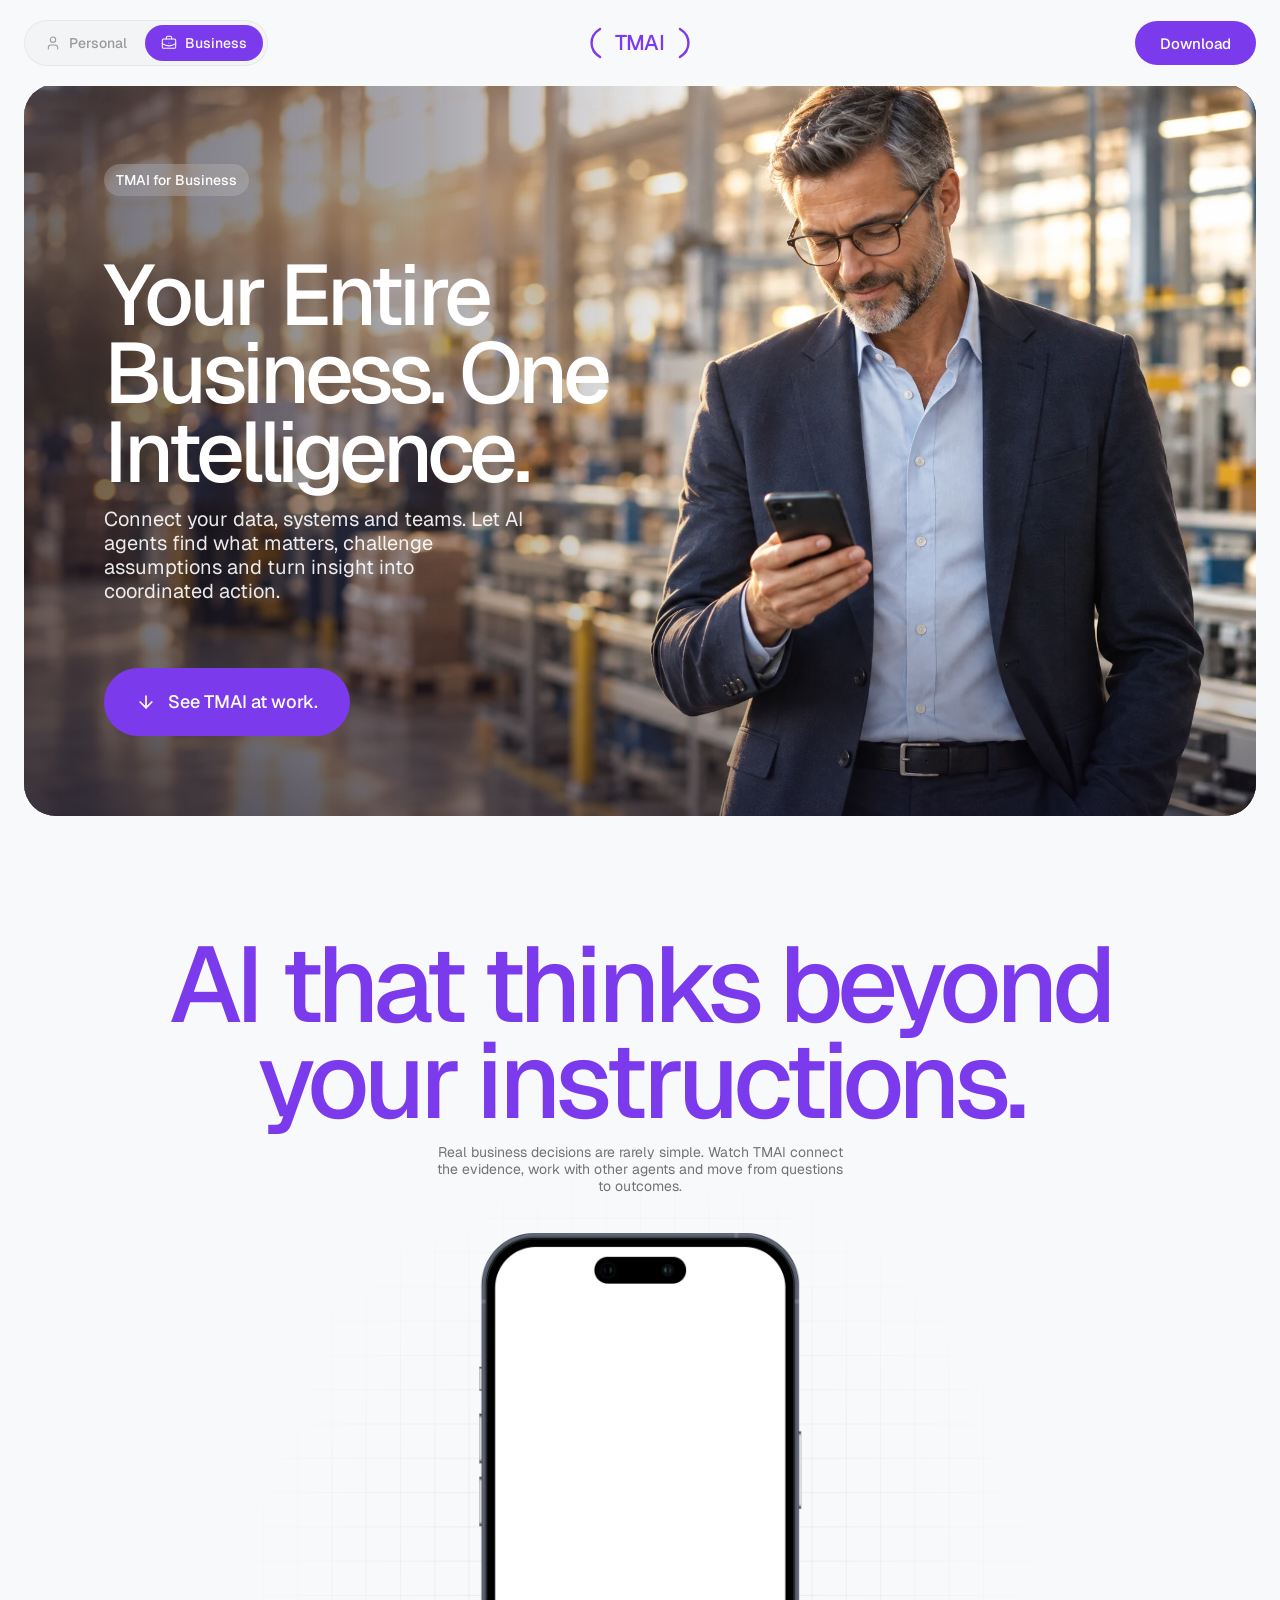
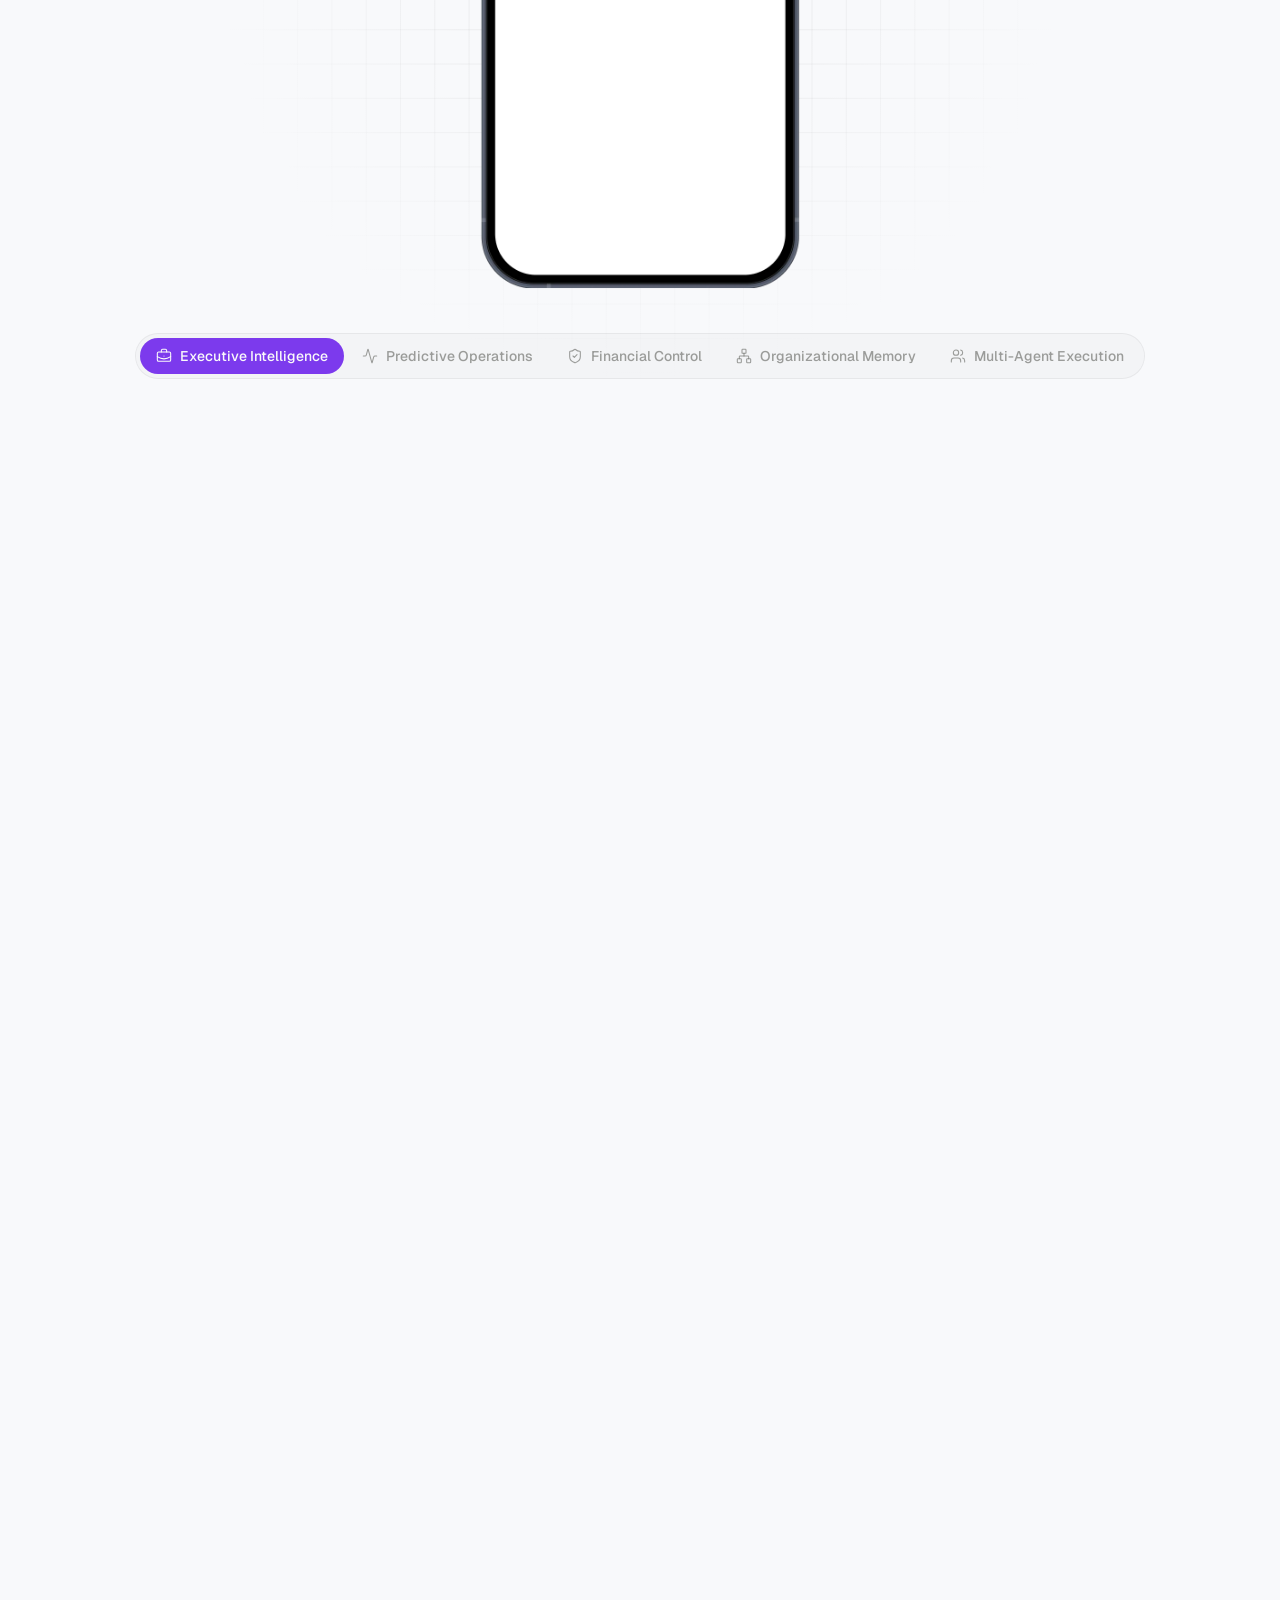
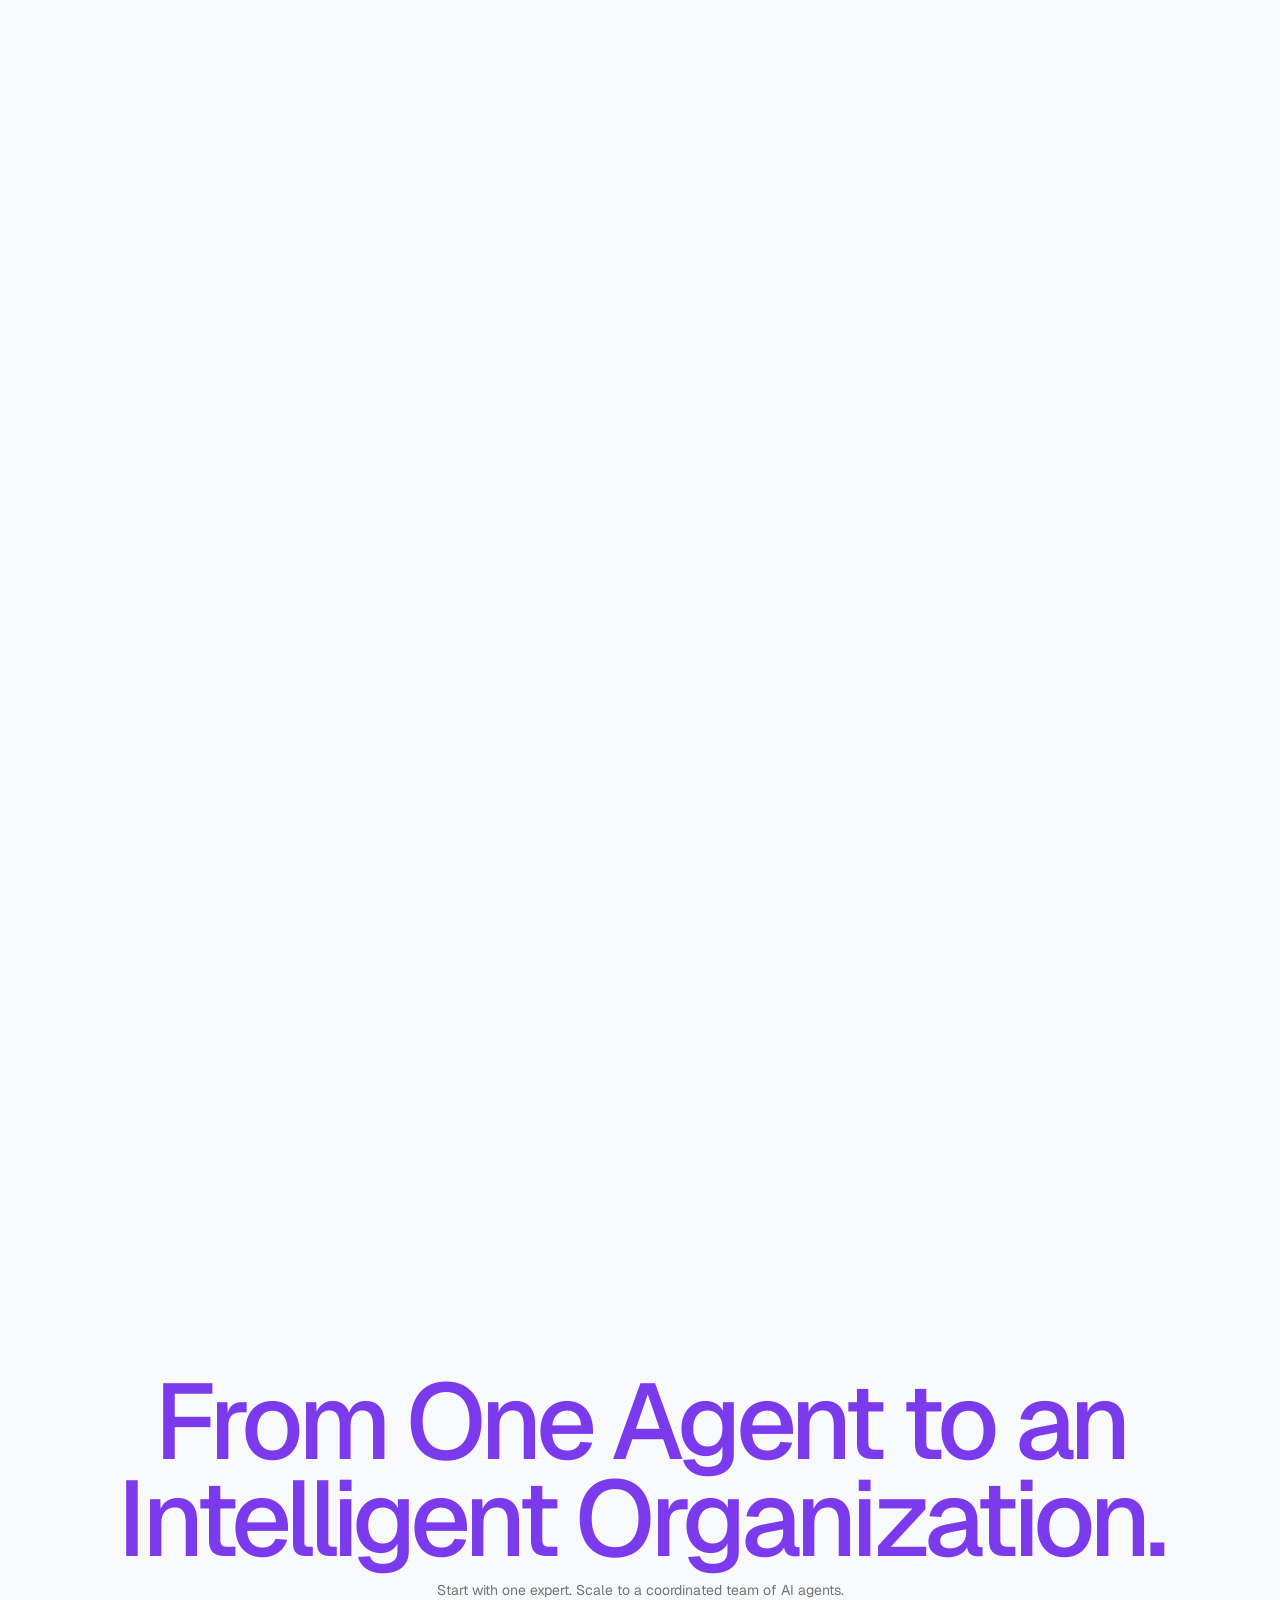
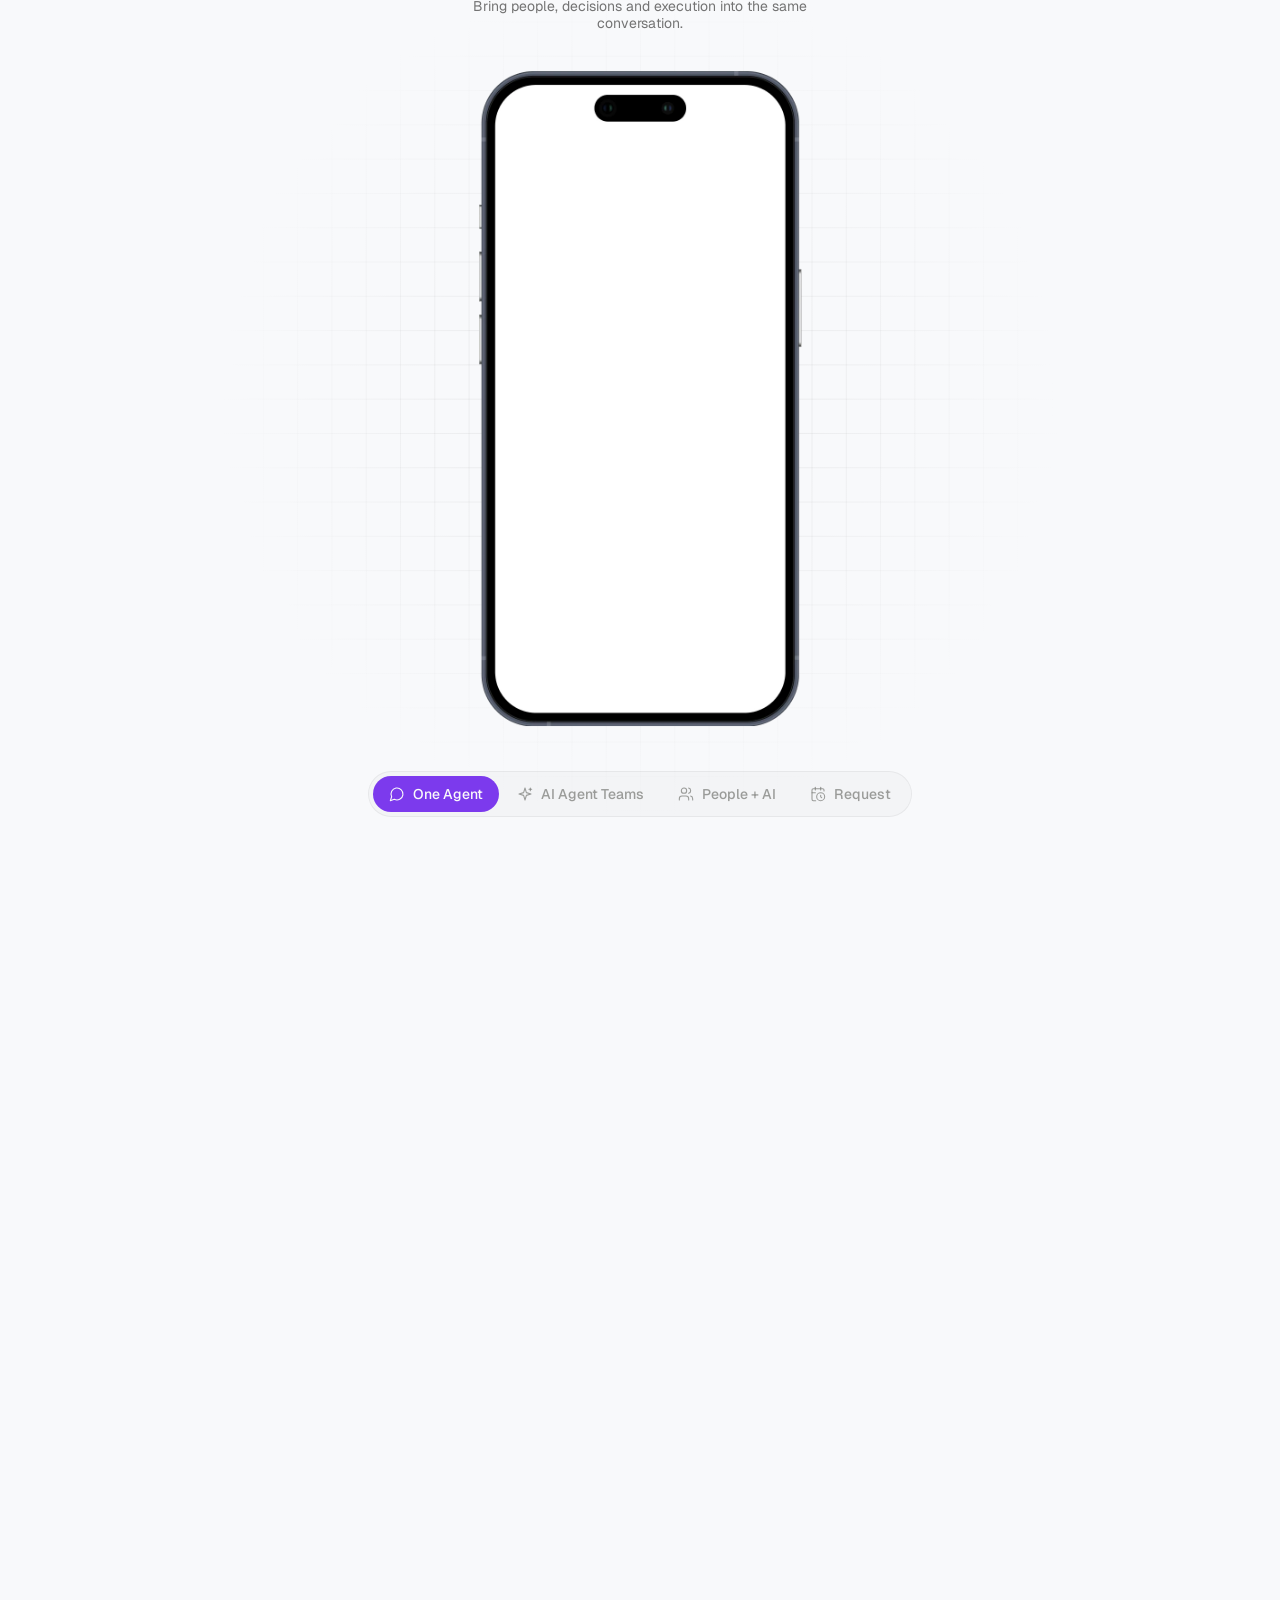
==== commit f63ed980: "How TMAI works: process panels like the callouts (radius 16, no shadow), new Connected to your organ" ====
--- a/business/index.html
+++ b/business/index.html
@@ -77,9 +77,9 @@
       </div>
     </div>
     <template class="ag-stage-extra">
-      <div class="ag-tc" data-tab="m1" style="top:171px"><p class="cat">One Agent</p><h3>One agent. Connected to your business.</h3><p class="desc">One expert agent, multiple trusted data sources, one clear result.</p><div class="conn"><b>Connected to your organization</b><ul><li>Databases</li><li>Data Warehouses</li><li>ERP / CRM</li><li>APIs</li><li>Documents</li><li>Internal Systems</li></ul></div><p class="own"><svg viewBox="0 0 24 24" fill="none" stroke="currentColor" stroke-width="1.6" stroke-linecap="round" stroke-linejoin="round" aria-hidden="true"><rect width="18" height="11" x="3" y="11" rx="2" ry="2"/><path d="M7 11V7a5 5 0 0 1 10 0v4"/></svg>Your data. Your control.</p></div>
-      <div class="ag-tc" data-tab="m2" style="top:134px"><p class="cat">AI Agent Teams</p><h3>One goal. Specialized agents working together.</h3><p class="desc">TMAI coordinates different agents, reconciles findings and creates a unified outcome.</p><div class="conn"><b>Connected to your organization</b><ul><li>Databases</li><li>Data Warehouses</li><li>ERP / CRM</li><li>APIs</li><li>Documents</li><li>Internal Systems</li></ul></div><p class="own"><svg viewBox="0 0 24 24" fill="none" stroke="currentColor" stroke-width="1.6" stroke-linecap="round" stroke-linejoin="round" aria-hidden="true"><rect width="18" height="11" x="3" y="11" rx="2" ry="2"/><path d="M7 11V7a5 5 0 0 1 10 0v4"/></svg>Your data. Your control.</p></div>
-      <div class="ag-tc" data-tab="m3" style="top:180px"><p class="cat">People + AI</p><h3>Your people and AI. One team.</h3><p class="desc">Employees set direction and retain control; agents coordinate the work and execute authorized steps.</p><div class="conn"><b>Connected to your organization</b><ul><li>Databases</li><li>Data Warehouses</li><li>ERP / CRM</li><li>APIs</li><li>Documents</li><li>Internal Systems</li></ul></div><p class="own"><svg viewBox="0 0 24 24" fill="none" stroke="currentColor" stroke-width="1.6" stroke-linecap="round" stroke-linejoin="round" aria-hidden="true"><rect width="18" height="11" x="3" y="11" rx="2" ry="2"/><path d="M7 11V7a5 5 0 0 1 10 0v4"/></svg>Your data. Your control.</p></div>
+      <div class="ag-tc mid" data-tab="m1"><p class="cat">One Agent</p><h3>One agent. Connected to your business.</h3><p class="desc">One expert agent, multiple trusted data sources, one clear result.</p><div class="conn"><div><b>Connected to your organization</b><ul><li>Databases</li><li>ERP / CRM</li><li>Documents</li><li>Data Warehouses</li><li>APIs</li><li>Internal Systems</li></ul></div><p class="own"><svg viewBox="0 0 24 24" fill="none" stroke="currentColor" stroke-width="1.6" stroke-linecap="round" stroke-linejoin="round" aria-hidden="true"><rect width="18" height="11" x="3" y="11" rx="2" ry="2"/><path d="M7 11V7a5 5 0 0 1 10 0v4"/></svg>Your data. Your control.</p></div></div>
+      <div class="ag-tc mid" data-tab="m2"><p class="cat">AI Agent Teams</p><h3>One goal. Specialized agents working together.</h3><p class="desc">TMAI coordinates different agents, reconciles findings and creates a unified outcome.</p><div class="conn"><div><b>Connected to your organization</b><ul><li>Databases</li><li>ERP / CRM</li><li>Documents</li><li>Data Warehouses</li><li>APIs</li><li>Internal Systems</li></ul></div><p class="own"><svg viewBox="0 0 24 24" fill="none" stroke="currentColor" stroke-width="1.6" stroke-linecap="round" stroke-linejoin="round" aria-hidden="true"><rect width="18" height="11" x="3" y="11" rx="2" ry="2"/><path d="M7 11V7a5 5 0 0 1 10 0v4"/></svg>Your data. Your control.</p></div></div>
+      <div class="ag-tc mid" data-tab="m3"><p class="cat">People + AI</p><h3>Your people and AI. One team.</h3><p class="desc">Employees set direction and retain control; agents coordinate the work and execute authorized steps.</p><div class="conn"><div><b>Connected to your organization</b><ul><li>Databases</li><li>ERP / CRM</li><li>Documents</li><li>Data Warehouses</li><li>APIs</li><li>Internal Systems</li></ul></div><p class="own"><svg viewBox="0 0 24 24" fill="none" stroke="currentColor" stroke-width="1.6" stroke-linecap="round" stroke-linejoin="round" aria-hidden="true"><rect width="18" height="11" x="3" y="11" rx="2" ry="2"/><path d="M7 11V7a5 5 0 0 1 10 0v4"/></svg>Your data. Your control.</p></div></div>
       <div class="ag-dl cta">
         <h3>Make Your Entire Organization More Intelligent.</h3>
         <p>Connect your systems. Activate your agents. Bring people and AI together around real business outcomes.</p>
@@ -126,8 +126,8 @@
 <script>
 const hero=document.getElementById("top");
 TMAINav(hero);
-const AG_STORIES = {"base":"/images/ag/b2b/","chat":{"x":17.8,"y":104.05,"w":321,"h":496},"chromes":{"intro":"ph_intro1"},"tabs":[{"key":"exec","label":"Executive Intelligence","icon":"<path d=\"M12 12h.01\"/><path d=\"M16 6V4a2 2 0 0 0-2-2h-4a2 2 0 0 0-2 2v2\"/><path d=\"M22 13a18.15 18.15 0 0 1-20 0\"/><rect width=\"20\" height=\"14\" x=\"2\" y=\"6\" rx=\"2\"/>"},{"key":"ops","label":"Predictive Operations","icon":"<path d=\"M22 12h-2.48a2 2 0 0 0-1.93 1.46l-2.35 8.36a.25.25 0 0 1-.48 0L9.24 2.18a.25.25 0 0 0-.48 0l-2.35 8.36A2 2 0 0 1 4.49 12H2\"/>"},{"key":"fin","label":"Financial Control","icon":"<path d=\"M20 13c0 5-3.5 7.5-7.66 8.95a1 1 0 0 1-.67-.01C7.5 20.5 4 18 4 13V6a1 1 0 0 1 1-1c2 0 4.5-1.2 6.24-2.72a1.17 1.17 0 0 1 1.52 0C14.51 3.81 17 5 19 5a1 1 0 0 1 1 1z\"/><path d=\"m9 12 2 2 4-4\"/>"},{"key":"mem","label":"Organizational Memory","icon":"<rect x=\"16\" y=\"16\" width=\"6\" height=\"6\" rx=\"1\"/><rect x=\"2\" y=\"16\" width=\"6\" height=\"6\" rx=\"1\"/><rect x=\"9\" y=\"2\" width=\"6\" height=\"6\" rx=\"1\"/><path d=\"M5 16v-3a1 1 0 0 1 1-1h12a1 1 0 0 1 1 1v3\"/><path d=\"M12 12V8\"/>"},{"key":"multi","label":"Multi-Agent Execution","icon":"<path d=\"M16 21v-2a4 4 0 0 0-4-4H6a4 4 0 0 0-4 4v2\"/><circle cx=\"9\" cy=\"7\" r=\"4\"/><path d=\"M22 21v-2a4 4 0 0 0-3-3.87\"/><path d=\"M16 3.13a4 4 0 0 1 0 7.75\"/>"}],"frames":[{"id":"1212:21208","tab":"exec","chrome":"ph_exec","c":[["co_1212:21452",1000,691,280,54,"The CEO orders staff cuts"]],"l":[["The CEO orders staff cuts",1000,718,837,718]]},{"id":"1212:21463","tab":"exec","chrome":"ph_exec","c":[["co_1212:21728",1000,646,280,54,"TMAI disagrees"]],"l":[["TMAI disagrees",1000,673,863,673]]},{"id":"1212:21739","tab":"exec","chrome":"ph_exec","c":[["co_1272:36768",1000,508,280,186,"Cross-system analysis"]],"l":[["Cross-system analysis",1000,528,863,528]]},{"id":"1212:22099","tab":"exec","chrome":"ph_exec","c":[["co_1212:22457",1000,693,280,54,"CEO asks follow-up"]],"l":[["CEO asks follow-up",1000,720,837,720]]},{"id":"1212:22468","tab":"exec","chrome":"ph_exec_1","c":[["co_1212:22849",1000,702,280,54,"Agent joins"]],"l":[["Agent joins",1000,729,828,729]]},{"id":"1212:22860","tab":"exec","chrome":"ph_exec_1","c":[["co_1272:36788",1000,660,280,114,"Actionable response"]],"l":[["Actionable response",1000,680,863,680]]},{"id":"1222:23158","tab":"ops","chrome":"ph_ops","c":[["co_1222:23400",1000,702,280,82,"Proactive alert"]],"l":[["Proactive alert",1000,722,870,722]]},{"id":"1222:23415","tab":"ops","chrome":"ph_ops","c":[["co_1222:23664",1000,597,280,82,"An agent initiates contact"]],"l":[["An agent initiates contact",1000,617,863,617]]},{"id":"1222:23679","tab":"ops","chrome":"ph_ops","c":[["co_1222:23996",1000,536,280,130,"Sensor trend"]],"l":[["Sensor trend",1000,556,863,556]]},{"id":"1222:24016","tab":"ops","chrome":"ph_ops","c":[["co_1222:24347",1000,691,280,54,"Executive objection"]],"l":[["Executive objection",1000,718,837,718]]},{"id":"1222:24362","tab":"ops","chrome":"ph_ops_1","c":[["co_1222:24716",1000,702,280,102,"Agent invitations"]],"l":[["Agent invitations",1000,722,843,722]]},{"id":"1222:24731","tab":"ops","chrome":"ph_ops_1","c":[["co_1222:25125",1000,668,280,54,"Short replies"]],"l":[["Short replies",1000,695,863,695]]},{"id":"1222:25140","tab":"ops","chrome":"ph_ops_1","c":[["co_1272:36798",1000,525,280,114,"To preserve deadlines"]],"l":[["To preserve deadlines",1000,545,863,545]]},{"id":"1225:25314","tab":"fin","chrome":"ph_fin","c":[["co_1225:25553",1000,691,280,102,"Payment instruction"]],"l":[["Payment instruction",1000,711,837,711]]},{"id":"1225:25568","tab":"fin","chrome":"ph_fin","c":[["co_1225:25827",1000,668,280,82,"AI blocks"]],"l":[["AI blocks",1000,688,863,688]]},{"id":"1225:25842","tab":"fin","chrome":"ph_fin","c":[["co_1272:36778",1000,556,280,130,"TMAI detects a mismatch"]],"l":[["TMAI detects a mismatch",1000,576,863,576]]},{"id":"1225:26189","tab":"fin","chrome":"ph_fin","c":[["co_1225:26530",1000,693,280,54,"CFO requests Legal"]],"l":[["CFO requests Legal",1000,720,837,720]]},{"id":"1225:26545","tab":"fin","chrome":"ph_fin_1","c":[["co_1225:26889",1000,702,280,54,"TMAI consults Legal"]],"l":[["TMAI consults Legal",1000,729,776,729]]},{"id":"1225:26904","tab":"fin","chrome":"ph_fin_1","c":[["co_1225:27268",1000,660,280,54,"Legal Agent responds"]],"l":[["Legal Agent responds",1000,687,863,687]]},{"id":"1225:27283","tab":"fin","chrome":"ph_fin_1","c":[["co_1272:36808",1000,550,280,150,"Approval card"]],"l":[["Approval card",1000,570,863,570]]},{"id":"1241:29340","tab":"mem","chrome":"ph_mem","c":[["co_1241:29385",1000,691,280,74,"Leadership asks why regional expansion failed"]],"l":[["Leadership asks why regional expansion failed",1000,718,863,718]]},{"id":"1241:29612","tab":"mem","chrome":"ph_mem","c":[["co_1241:29657",1000,668,280,122,"Trace response"]],"l":[["Trace response",1000,688,863,688]]},{"id":"1241:29904","tab":"mem","chrome":"ph_mem","c":[["co_1241:29949",1000,541,280,54,"Knowledge graph"]],"l":[["Knowledge graph",1000,568,863,568]]},{"id":"1241:30314","tab":"mem","chrome":"ph_mem","c":[["co_1241:30359",1000,602,280,102,"Three findings"]],"l":[["Three findings",1000,622,863,622]]},{"id":"1241:30794","tab":"mem","chrome":"ph_mem","c":[["co_1241:30839",1000,609,280,54,"Evidence card"]],"l":[["Evidence card",1000,636,863,636]]},{"id":"1241:31344","tab":"mem","chrome":"ph_mem","c":[["co_1241:31389",1000,685,280,54,"Counterfactual follow-up"]],"l":[["Counterfactual follow-up",1000,712,863,712]]},{"id":"1241:31908","tab":"mem","chrome":"ph_mem","c":[["co_1241:31953",1000,660,280,74,"Distinguish documented facts from assumptions"]],"l":[["Distinguish documented facts from assumptions",1000,687,863,687]]},{"id":"1244:34491","tab":"multi","chrome":"ph_multi","c":[["co_1244:34536",1000,691,280,82,"CEO goal"]],"l":[["CEO goal",1000,711,863,711]]},{"id":"1244:34763","tab":"multi","chrome":"ph_multi","c":[["co_1244:34808",1000,668,280,54,"Strategy Agent"]],"l":[["Strategy Agent",1000,695,863,695]]},{"id":"1244:35055","tab":"multi","chrome":"ph_multi_1","c":[["co_1244:35100",1000,702,280,54,"Specialist agents appear"]],"l":[["Specialist agents appear",1000,729,863,729]]},{"id":"1244:35350","tab":"multi","chrome":"ph_multi_1","c":[["co_1244:35395",1000,668,280,102,"Agents challenge the assumptions"]],"l":[["Agents challenge the assumptions",1000,688,863,688]]},{"id":"1244:35685","tab":"multi","chrome":"ph_multi_1","c":[["co_1244:35730",1000,685,280,54,"CEO pushes back"]],"l":[["CEO pushes back",1000,712,863,712]]},{"id":"1244:36034","tab":"multi","chrome":"ph_multi_1","c":[["co_1244:36079",1000,660,280,54,"Subject to validation"]],"l":[["Subject to validation",1000,687,863,687]]},{"id":"1244:36403","tab":"multi","chrome":"ph_multi_1","c":[["co_1244:36448",1000,520,280,102,"Agent agreement"]],"l":[["Agent agreement",1000,540,863,540]]}],"meta":{"multi_00_sys":{"w":49,"h":28,"pad":4},"co_1222:24347":{"w":280,"h":54,"pad":4},"fin_07_ethan":{"w":282,"h":327,"pad":5},"co_1225:26889":{"w":280,"h":54,"pad":4},"co_1241:30839":{"w":280,"h":54,"pad":4},"ph_multi_1":{"w":357,"h":724,"pad":0},"co_1222:23664":{"w":280,"h":82,"pad":4},"co_1225:25553":{"w":280,"h":102,"pad":4},"co_1244:35395":{"w":280,"h":102,"pad":4},"mem_07_olivia":{"w":282,"h":111,"pad":5},"fin_00_sys":{"w":49,"h":28,"pad":4},"ops_06_tom":{"w":282,"h":95,"pad":5},"co_1222:25125":{"w":280,"h":54,"pad":4},"co_1244:36448":{"w":280,"h":102,"pad":4},"ops_01_marcus":{"w":282,"h":234,"pad":5},"co_1272:36808":{"w":280,"h":150,"pad":4},"mem_06_you_ceo":{"w":282,"h":58,"pad":4},"co_1222:24716":{"w":280,"h":102,"pad":4},"exec_04_you_ceo":{"w":282,"h":42,"pad":4},"multi_08_daniel":{"w":282,"h":435,"pad":4},"mem_01_you_ceo":{"w":282,"h":58,"pad":4},"mem_03_olivia":{"w":282,"h":348,"pad":5},"mem_02_olivia":{"w":282,"h":95,"pad":5},"ops_08_marcus":{"w":282,"h":390,"pad":5},"exec_06_sys":{"w":213,"h":28,"pad":4},"ph_mem":{"w":357,"h":724,"pad":0},"co_1241:29385":{"w":280,"h":74,"pad":4},"co_1225:27268":{"w":280,"h":54,"pad":4},"multi_02_daniel":{"w":282,"h":95,"pad":5},"co_1272:36768":{"w":280,"h":186,"pad":4},"ops_07_nina":{"w":282,"h":95,"pad":5},"multi_05_ethan":{"w":282,"h":95,"pad":5},"fin_05_sys":{"w":109,"h":28,"pad":4},"co_1272:36778":{"w":280,"h":130,"pad":4},"fin_04_you_cfo":{"w":282,"h":42,"pad":4},"mem_04_olivia":{"w":282,"h":236,"pad":5},"mem_00_sys":{"w":49,"h":28,"pad":4},"ph_fin":{"w":357,"h":724,"pad":0},"exec_02_rachel":{"w":282,"h":139,"pad":5},"ops_04_marcus":{"w":282,"h":95,"pad":5},"multi_03_sys":{"w":269,"h":28,"pad":4},"mem_05_olivia":{"w":282,"h":211,"pad":5},"multi_07_marcus":{"w":282,"h":95,"pad":5},"co_1244:35730":{"w":280,"h":54,"pad":4},"fin_03_ethan":{"w":282,"h":313,"pad":5},"fin_06_grace":{"w":282,"h":111,"pad":5},"exec_00_sys":{"w":49,"h":28,"pad":4},"co_1244:36079":{"w":280,"h":54,"pad":4},"ph_fin_1":{"w":357,"h":724,"pad":0},"exec_01_you_ceo":{"w":282,"h":58,"pad":4},"exec_03_rachel":{"w":282,"h":407,"pad":5},"nt_ops":{"w":295,"h":89,"pad":29},"co_1272:36788":{"w":280,"h":114,"pad":4},"ph_intro1":{"w":357,"h":724,"pad":0},"ops_01_marcus_v1":{"w":282,"h":237,"pad":4},"co_1212:22849":{"w":280,"h":54,"pad":4},"co_1212:21452":{"w":280,"h":54,"pad":4},"co_1212:22457":{"w":280,"h":54,"pad":4},"ph_exec_1":{"w":357,"h":724,"pad":0},"exec_07_marcus":{"w":282,"h":95,"pad":5},"co_1222:23400":{"w":280,"h":82,"pad":4},"co_1241:31953":{"w":280,"h":74,"pad":4},"co_1244:35100":{"w":280,"h":54,"pad":4},"co_1244:34536":{"w":280,"h":82,"pad":4},"ph_ops":{"w":357,"h":724,"pad":0},"co_1244:34808":{"w":280,"h":54,"pad":4},"ph_ops_1":{"w":357,"h":724,"pad":0},"ops_02_marcus":{"w":282,"h":357,"pad":5},"fin_02_ethan":{"w":282,"h":95,"pad":5},"ops_03_you_ceo":{"w":282,"h":58,"pad":4},"ops_00_sys":{"w":49,"h":28,"pad":4},"co_1241:31389":{"w":280,"h":54,"pad":4},"co_1222:23996":{"w":280,"h":130,"pad":4},"co_1241:30359":{"w":280,"h":102,"pad":4},"ops_02_marcus_v1":{"w":282,"h":360,"pad":5},"co_1241:29949":{"w":280,"h":54,"pad":4},"co_1212:21728":{"w":280,"h":54,"pad":4},"co_1225:25827":{"w":280,"h":82,"pad":4},"multi_06_you_ceo":{"w":282,"h":58,"pad":4},"fin_01_you_cfo":{"w":282,"h":58,"pad":4},"co_1241:29657":{"w":280,"h":122,"pad":4},"ops_05_sys":{"w":245,"h":28,"pad":4},"multi_04_grace":{"w":282,"h":95,"pad":5},"co_1272:36798":{"w":280,"h":114,"pad":4},"ph_exec":{"w":357,"h":724,"pad":0},"ph_multi":{"w":357,"h":724,"pad":0},"exec_05_rachel":{"w":282,"h":95,"pad":5},"co_1225:26530":{"w":280,"h":54,"pad":4},"multi_01_you_ceo":{"w":282,"h":58,"pad":4}},"start":{"exec":["exec_00_sys"],"ops":["ops_00_sys"],"fin":["fin_00_sys"],"mem":["mem_00_sys"],"multi":["multi_00_sys"]},"ops":{"1212:21208":[["me","exec_01_you_ceo"]],"1212:21463":[["typing","exec_02_rachel"],["wait",1100],["reply","exec_02_rachel"]],"1212:21739":[["typing","exec_03_rachel"],["wait",1300],["reply","exec_03_rachel"]],"1212:22099":[["me","exec_04_you_ceo"]],"1212:22468":[["typing","exec_05_rachel"],["wait",1100],["reply","exec_05_rachel"],["wait",900],["chrome","ph_exec_1"],["add","exec_06_sys"]],"1212:22860":[["typing","exec_07_marcus"],["wait",1100],["reply","exec_07_marcus"]],"1222:23158":[["wait",300],["notif",["nt_ops",573,212.8]]],"1222:23415":[["unnotif"],["typing","ops_01_marcus"],["wait",1300],["reply","ops_01_marcus"]],"1222:23679":[["typing","ops_02_marcus"],["wait",1300],["reply","ops_02_marcus"]],"1222:24016":[["me","ops_03_you_ceo"]],"1222:24362":[["state","ops_01_marcus","ops_01_marcus_v1",240],["typing","ops_04_marcus"],["wait",1100],["reply","ops_04_marcus"],["wait",900],["chrome","ph_ops_1"],["add","ops_05_sys"]],"1222:24731":[["state","ops_02_marcus","ops_02_marcus_v1",240],["typing","ops_06_tom"],["wait",1100],["reply","ops_06_tom"],["wait",900],["typing","ops_07_nina"],["wait",1100],["reply","ops_07_nina"]],"1222:25140":[["typing","ops_08_marcus"],["wait",1300],["reply","ops_08_marcus"]],"1225:25314":[["me","fin_01_you_cfo"]],"1225:25568":[["typing","fin_02_ethan"],["wait",1100],["reply","fin_02_ethan"]],"1225:25842":[["typing","fin_03_ethan"],["wait",1300],["reply","fin_03_ethan"]],"1225:26189":[["me","fin_04_you_cfo"]],"1225:26545":[["chrome","ph_fin_1"],["add","fin_05_sys"]],"1225:26904":[["typing","fin_06_grace"],["wait",1100],["reply","fin_06_grace"]],"1225:27283":[["typing","fin_07_ethan"],["wait",1300],["reply","fin_07_ethan"]],"1241:29340":[["me","mem_01_you_ceo"]],"1241:29612":[["typing","mem_02_olivia"],["wait",1100],["reply","mem_02_olivia"]],"1241:29904":[["typing","mem_03_olivia"],["wait",1300],["reply","mem_03_olivia"]],"1241:30314":[["typing","mem_04_olivia"],["wait",1300],["reply","mem_04_olivia"]],"1241:30794":[["typing","mem_05_olivia"],["wait",1300],["reply","mem_05_olivia"]],"1241:31344":[["me","mem_06_you_ceo"]],"1241:31908":[["typing","mem_07_olivia"],["wait",1100],["reply","mem_07_olivia"]],"1244:34491":[["me","multi_01_you_ceo"]],"1244:34763":[["typing","multi_02_daniel"],["wait",1100],["reply","multi_02_daniel"]],"1244:35055":[["chrome","ph_multi_1"],["add","multi_03_sys"]],"1244:35350":[["typing","multi_04_grace"],["wait",1100],["reply","multi_04_grace"],["wait",900],["typing","multi_05_ethan"],["wait",1100],["reply","multi_05_ethan"]],"1244:35685":[["me","multi_06_you_ceo"]],"1244:36034":[["typing","multi_07_marcus"],["wait",1100],["reply","multi_07_marcus"]],"1244:36403":[["typing","multi_08_daniel"],["wait",1300],["reply","multi_08_daniel"]]},"hold":{"1212:21208":2400,"1212:21463":2800,"1212:21739":3600,"1212:22099":2400,"1212:22468":2800,"1212:22860":2800,"1222:23158":3200,"1222:23415":3600,"1222:23679":3600,"1222:24016":2400,"1222:24362":2800,"1222:24731":2800,"1222:25140":3600,"1225:25314":2400,"1225:25568":2800,"1225:25842":3600,"1225:26189":2400,"1225:26545":2800,"1225:26904":2800,"1225:27283":3600,"1241:29340":2400,"1241:29612":2800,"1241:29904":3600,"1241:30314":3600,"1241:30794":3600,"1241:31344":2400,"1241:31908":2800,"1244:34491":2400,"1244:34763":2800,"1244:35055":2800,"1244:35350":2800,"1244:35685":2400,"1244:36034":2800,"1244:36403":3600},"tabsLabel":"Choose a story","purpleBody":false};
-const AG_HOW = {"base":"/images/ag/b2b/","chat":{"x":17.8,"y":104.05,"w":321,"h":496},"chromes":{"intro":"ph_intro2","req":"ph_final"},"tabs":[{"key":"m1","label":"One Agent","icon":"<path d=\"M7.9 20A9 9 0 1 0 4 16.1L2 22Z\"/>"},{"key":"m2","label":"AI Agent Teams","icon":"<path d=\"M9.94 14.06 12 21l2.06-6.94L21 12l-6.94-2.06L12 3 9.94 9.94 3 12Z\"/><path d=\"M20 3v4\"/><path d=\"M22 5h-4\"/>"},{"key":"m3","label":"People + AI","icon":"<path d=\"M16 21v-2a4 4 0 0 0-4-4H6a4 4 0 0 0-4 4v2\"/><circle cx=\"9\" cy=\"7\" r=\"4\"/><path d=\"M22 21v-2a4 4 0 0 0-3-3.87\"/><path d=\"M16 3.13a4 4 0 0 1 0 7.75\"/>"},{"key":"req","label":"Request","icon":"<path d=\"M21 7.5V6a2 2 0 0 0-2-2H5a2 2 0 0 0-2 2v14a2 2 0 0 0 2 2h3.5\"/><path d=\"M16 2v4\"/><path d=\"M8 2v4\"/><path d=\"M3 10h5\"/><path d=\"M17.5 17.5 16 16.3V14\"/><circle cx=\"16\" cy=\"16\" r=\"6\"/>","final":true}],"frames":[{"id":"1260:34428","tab":"m1","chrome":"ph_m1","c":[["pr_1296:37233",960,464,340,96,"How it works","proc"]],"l":[]},{"id":"1260:34702","tab":"m1","chrome":"ph_m1","c":[["pr_1296:37243",960,430,340,164,"How it works","proc"]],"l":[]},{"id":"1260:35008","tab":"m1","chrome":"ph_m1","c":[["pr_1296:37266",960,430,340,164,"How it works","proc"]],"l":[]},{"id":"1260:35372","tab":"m1","chrome":"ph_m1","c":[["pr_1296:37289",960,398,340,228,"How it works","proc"]],"l":[]},{"id":"1260:35762","tab":"m2","chrome":"ph_m2","c":[["pr_1296:37319",960,464,340,96,"How it works","proc"]],"l":[]},{"id":"1260:36052","tab":"m2","chrome":"ph_m2","c":[["pr_1296:37329",960,431,340,162,"How it works","proc"]],"l":[]},{"id":"1260:36376","tab":"m2","chrome":"ph_m2_1","c":[["pr_1296:37355",960,431,340,162,"How it works","proc"]],"l":[]},{"id":"1260:36720","tab":"m2","chrome":"ph_m2_1","c":[["pr_1296:37381",960,431,340,162,"How it works","proc"]],"l":[]},{"id":"1260:37084","tab":"m2","chrome":"ph_m2_1","c":[["pr_1296:37407",960,397,340,230,"How it works","proc"]],"l":[]},{"id":"1260:37468","tab":"m2","chrome":"ph_m2_1","c":[["pr_1296:37444",960,365,340,314,"How it works","proc"]],"l":[]},{"id":"1260:37902","tab":"m3","chrome":"ph_m3","c":[["pr_1296:37488",960,431,340,162,"How it works","proc"]],"l":[]},{"id":"1260:38204","tab":"m3","chrome":"ph_m3","c":[["pr_1296:37514",960,431,340,162,"How it works","proc"]],"l":[]},{"id":"1260:38526","tab":"m3","chrome":"ph_m3","c":[["pr_1296:37540",960,399,340,226,"How it works","proc"]],"l":[]},{"id":"1260:38874","tab":"m3","chrome":"ph_m3","c":[["pr_1296:37573",960,383,340,324,"How it works","proc"]],"l":[]},{"id":"1260:39246","tab":"m3","chrome":"ph_m3","c":[["pr_1296:37611",960,335,340,420,"How it works","proc"]],"l":[]}],"meta":{"pr_1296:37329":{"w":340,"h":162,"pad":34},"m2_02_adam":{"w":282,"h":95,"pad":5},"ph_m1":{"w":357,"h":724,"pad":0},"m1_01_you":{"w":282,"h":58,"pad":4},"m1_04_sophie":{"w":282,"h":111,"pad":5},"m3_04_cfo":{"w":282,"h":95,"pad":5},"ph_m2_1":{"w":357,"h":724,"pad":0},"m3_02_marcus":{"w":282,"h":95,"pad":5},"pr_1296:37381":{"w":340,"h":162,"pad":34},"m2_00_sys":{"w":49,"h":28,"pad":4},"m3_01_you":{"w":282,"h":58,"pad":4},"m1_00_sys":{"w":49,"h":28,"pad":4},"pr_1296:37289":{"w":340,"h":228,"pad":34},"m2_05_adam":{"w":282,"h":95,"pad":5},"ph_intro2":{"w":357,"h":724,"pad":0},"pr_1296:37514":{"w":340,"h":162,"pad":34},"pr_1296:37573":{"w":340,"h":324,"pad":34},"m3_00_sys":{"w":49,"h":28,"pad":4},"m1_02_sophie":{"w":282,"h":193,"pad":5},"pr_1296:37488":{"w":340,"h":162,"pad":34},"m1_03_sophie":{"w":282,"h":362,"pad":5},"pr_1296:37319":{"w":340,"h":96,"pad":34},"pr_1296:37444":{"w":340,"h":314,"pad":34},"pr_1296:37611":{"w":340,"h":420,"pad":34},"m2_01_you":{"w":282,"h":58,"pad":4},"m2_03_ethan":{"w":282,"h":95,"pad":5},"pr_1296:37266":{"w":340,"h":164,"pad":34},"ph_m3":{"w":357,"h":724,"pad":0},"ph_m2":{"w":357,"h":724,"pad":0},"pr_1296:37540":{"w":340,"h":226,"pad":34},"pr_1296:37233":{"w":340,"h":96,"pad":34},"pr_1296:37355":{"w":340,"h":162,"pad":34},"m2_06_adam":{"w":282,"h":218,"pad":5},"m3_05_marcus":{"w":282,"h":95,"pad":5},"ph_final":{"w":357,"h":724,"pad":0},"pr_1296:37243":{"w":340,"h":164,"pad":34},"m2_04_jake":{"w":282,"h":95,"pad":5},"pr_1296:37407":{"w":340,"h":230,"pad":34},"m3_03_ethan":{"w":282,"h":95,"pad":5}},"start":{"m1":["m1_00_sys"],"m2":["m2_00_sys"],"m3":["m3_00_sys"]},"ops":{"1260:34428":[["me","m1_01_you"]],"1260:34702":[["typing","m1_02_sophie"],["wait",1300],["reply","m1_02_sophie"]],"1260:35008":[["typing","m1_03_sophie"],["wait",1300],["reply","m1_03_sophie"]],"1260:35372":[["typing","m1_04_sophie"],["wait",1100],["reply","m1_04_sophie"]],"1260:35762":[["me","m2_01_you"]],"1260:36052":[["typing","m2_02_adam"],["wait",1100],["reply","m2_02_adam"]],"1260:36376":[["chrome","ph_m2_1"],["typing","m2_03_ethan"],["wait",1100],["reply","m2_03_ethan"]],"1260:36720":[["typing","m2_04_jake"],["wait",1100],["reply","m2_04_jake"]],"1260:37084":[["typing","m2_05_adam"],["wait",1100],["reply","m2_05_adam"]],"1260:37468":[["typing","m2_06_adam"],["wait",1300],["reply","m2_06_adam"]],"1260:37902":[["me","m3_01_you"]],"1260:38204":[["typing","m3_02_marcus"],["wait",1100],["reply","m3_02_marcus"]],"1260:38526":[["typing","m3_03_ethan"],["wait",1100],["reply","m3_03_ethan"]],"1260:38874":[["typing","m3_04_cfo"],["wait",1100],["reply","m3_04_cfo"]],"1260:39246":[["typing","m3_05_marcus"],["wait",1100],["reply","m3_05_marcus"]]},"hold":{"1260:34428":2400,"1260:34702":2800,"1260:35008":3600,"1260:35372":2800,"1260:35762":2400,"1260:36052":2800,"1260:36376":2800,"1260:36720":2800,"1260:37084":2800,"1260:37468":3600,"1260:37902":2400,"1260:38204":2800,"1260:38526":2800,"1260:38874":2800,"1260:39246":2800},"tabsLabel":"How TMAI works","mobileFinalHeight":88};
+const AG_STORIES = {"base":"/images/ag/b2b/","chat":{"x":17.8,"y":104.05,"w":321,"h":496},"chromes":{"intro":"ph_intro1"},"tabs":[{"key":"exec","label":"Executive Intelligence","icon":"<path d=\"M12 12h.01\"/><path d=\"M16 6V4a2 2 0 0 0-2-2h-4a2 2 0 0 0-2 2v2\"/><path d=\"M22 13a18.15 18.15 0 0 1-20 0\"/><rect width=\"20\" height=\"14\" x=\"2\" y=\"6\" rx=\"2\"/>"},{"key":"ops","label":"Predictive Operations","icon":"<path d=\"M22 12h-2.48a2 2 0 0 0-1.93 1.46l-2.35 8.36a.25.25 0 0 1-.48 0L9.24 2.18a.25.25 0 0 0-.48 0l-2.35 8.36A2 2 0 0 1 4.49 12H2\"/>"},{"key":"fin","label":"Financial Control","icon":"<path d=\"M20 13c0 5-3.5 7.5-7.66 8.95a1 1 0 0 1-.67-.01C7.5 20.5 4 18 4 13V6a1 1 0 0 1 1-1c2 0 4.5-1.2 6.24-2.72a1.17 1.17 0 0 1 1.52 0C14.51 3.81 17 5 19 5a1 1 0 0 1 1 1z\"/><path d=\"m9 12 2 2 4-4\"/>"},{"key":"mem","label":"Organizational Memory","icon":"<rect x=\"16\" y=\"16\" width=\"6\" height=\"6\" rx=\"1\"/><rect x=\"2\" y=\"16\" width=\"6\" height=\"6\" rx=\"1\"/><rect x=\"9\" y=\"2\" width=\"6\" height=\"6\" rx=\"1\"/><path d=\"M5 16v-3a1 1 0 0 1 1-1h12a1 1 0 0 1 1 1v3\"/><path d=\"M12 12V8\"/>"},{"key":"multi","label":"Multi-Agent Execution","icon":"<path d=\"M16 21v-2a4 4 0 0 0-4-4H6a4 4 0 0 0-4 4v2\"/><circle cx=\"9\" cy=\"7\" r=\"4\"/><path d=\"M22 21v-2a4 4 0 0 0-3-3.87\"/><path d=\"M16 3.13a4 4 0 0 1 0 7.75\"/>"}],"frames":[{"id":"1212:21208","tab":"exec","chrome":"ph_exec","c":[["co_1212:21452",1000,691,280,54,"The CEO orders staff cuts"]],"l":[["The CEO orders staff cuts",1000,718,837,718]]},{"id":"1212:21463","tab":"exec","chrome":"ph_exec","c":[["co_1212:21728",1000,646,280,54,"TMAI disagrees"]],"l":[["TMAI disagrees",1000,673,863,673]]},{"id":"1212:21739","tab":"exec","chrome":"ph_exec","c":[["co_1272:36768",1000,508,280,186,"Cross-system analysis"]],"l":[["Cross-system analysis",1000,528,863,528]]},{"id":"1212:22099","tab":"exec","chrome":"ph_exec","c":[["co_1212:22457",1000,693,280,54,"CEO asks follow-up"]],"l":[["CEO asks follow-up",1000,720,837,720]]},{"id":"1212:22468","tab":"exec","chrome":"ph_exec_1","c":[["co_1212:22849",1000,702,280,54,"Agent joins"]],"l":[["Agent joins",1000,729,828,729]]},{"id":"1212:22860","tab":"exec","chrome":"ph_exec_1","c":[["co_1272:36788",1000,660,280,114,"Actionable response"]],"l":[["Actionable response",1000,680,863,680]]},{"id":"1222:23158","tab":"ops","chrome":"ph_ops","c":[["co_1222:23400",1000,702,280,82,"Proactive alert"]],"l":[["Proactive alert",1000,722,870,722]]},{"id":"1222:23415","tab":"ops","chrome":"ph_ops","c":[["co_1222:23664",1000,597,280,82,"An agent initiates contact"]],"l":[["An agent initiates contact",1000,617,863,617]]},{"id":"1222:23679","tab":"ops","chrome":"ph_ops","c":[["co_1222:23996",1000,536,280,130,"Sensor trend"]],"l":[["Sensor trend",1000,556,863,556]]},{"id":"1222:24016","tab":"ops","chrome":"ph_ops","c":[["co_1222:24347",1000,691,280,54,"Executive objection"]],"l":[["Executive objection",1000,718,837,718]]},{"id":"1222:24362","tab":"ops","chrome":"ph_ops_1","c":[["co_1222:24716",1000,702,280,102,"Agent invitations"]],"l":[["Agent invitations",1000,722,843,722]]},{"id":"1222:24731","tab":"ops","chrome":"ph_ops_1","c":[["co_1222:25125",1000,668,280,54,"Short replies"]],"l":[["Short replies",1000,695,863,695]]},{"id":"1222:25140","tab":"ops","chrome":"ph_ops_1","c":[["co_1272:36798",1000,525,280,114,"To preserve deadlines"]],"l":[["To preserve deadlines",1000,545,863,545]]},{"id":"1225:25314","tab":"fin","chrome":"ph_fin","c":[["co_1225:25553",1000,691,280,102,"Payment instruction"]],"l":[["Payment instruction",1000,711,837,711]]},{"id":"1225:25568","tab":"fin","chrome":"ph_fin","c":[["co_1225:25827",1000,668,280,82,"AI blocks"]],"l":[["AI blocks",1000,688,863,688]]},{"id":"1225:25842","tab":"fin","chrome":"ph_fin","c":[["co_1272:36778",1000,556,280,130,"TMAI detects a mismatch"]],"l":[["TMAI detects a mismatch",1000,576,863,576]]},{"id":"1225:26189","tab":"fin","chrome":"ph_fin","c":[["co_1225:26530",1000,693,280,54,"CFO requests Legal"]],"l":[["CFO requests Legal",1000,720,837,720]]},{"id":"1225:26545","tab":"fin","chrome":"ph_fin_1","c":[["co_1225:26889",1000,702,280,54,"TMAI consults Legal"]],"l":[["TMAI consults Legal",1000,729,776,729]]},{"id":"1225:26904","tab":"fin","chrome":"ph_fin_1","c":[["co_1225:27268",1000,660,280,54,"Legal Agent responds"]],"l":[["Legal Agent responds",1000,687,863,687]]},{"id":"1225:27283","tab":"fin","chrome":"ph_fin_1","c":[["co_1272:36808",1000,550,280,150,"Approval card"]],"l":[["Approval card",1000,570,863,570]]},{"id":"1241:29340","tab":"mem","chrome":"ph_mem","c":[["co_1241:29385",1000,691,280,74,"Leadership asks why regional expansion failed"]],"l":[["Leadership asks why regional expansion failed",1000,718,863,718]]},{"id":"1241:29612","tab":"mem","chrome":"ph_mem","c":[["co_1241:29657",1000,668,280,122,"Trace response"]],"l":[["Trace response",1000,688,863,688]]},{"id":"1241:29904","tab":"mem","chrome":"ph_mem","c":[["co_1241:29949",1000,541,280,54,"Knowledge graph"]],"l":[["Knowledge graph",1000,568,863,568]]},{"id":"1241:30314","tab":"mem","chrome":"ph_mem","c":[["co_1241:30359",1000,602,280,102,"Three findings"]],"l":[["Three findings",1000,622,863,622]]},{"id":"1241:30794","tab":"mem","chrome":"ph_mem","c":[["co_1241:30839",1000,609,280,54,"Evidence card"]],"l":[["Evidence card",1000,636,863,636]]},{"id":"1241:31344","tab":"mem","chrome":"ph_mem","c":[["co_1241:31389",1000,685,280,54,"Counterfactual follow-up"]],"l":[["Counterfactual follow-up",1000,712,863,712]]},{"id":"1241:31908","tab":"mem","chrome":"ph_mem","c":[["co_1241:31953",1000,660,280,74,"Distinguish documented facts from assumptions"]],"l":[["Distinguish documented facts from assumptions",1000,687,863,687]]},{"id":"1244:34491","tab":"multi","chrome":"ph_multi","c":[["co_1244:34536",1000,691,280,82,"CEO goal"]],"l":[["CEO goal",1000,711,863,711]]},{"id":"1244:34763","tab":"multi","chrome":"ph_multi","c":[["co_1244:34808",1000,668,280,54,"Strategy Agent"]],"l":[["Strategy Agent",1000,695,863,695]]},{"id":"1244:35055","tab":"multi","chrome":"ph_multi_1","c":[["co_1244:35100",1000,702,280,54,"Specialist agents appear"]],"l":[["Specialist agents appear",1000,729,863,729]]},{"id":"1244:35350","tab":"multi","chrome":"ph_multi_1","c":[["co_1244:35395",1000,668,280,102,"Agents challenge the assumptions"]],"l":[["Agents challenge the assumptions",1000,688,863,688]]},{"id":"1244:35685","tab":"multi","chrome":"ph_multi_1","c":[["co_1244:35730",1000,685,280,54,"CEO pushes back"]],"l":[["CEO pushes back",1000,712,863,712]]},{"id":"1244:36034","tab":"multi","chrome":"ph_multi_1","c":[["co_1244:36079",1000,660,280,54,"Subject to validation"]],"l":[["Subject to validation",1000,687,863,687]]},{"id":"1244:36403","tab":"multi","chrome":"ph_multi_1","c":[["co_1244:36448",1000,520,280,102,"Agent agreement"]],"l":[["Agent agreement",1000,540,863,540]]}],"meta":{"ops_03_you_ceo":{"w":282,"h":58,"pad":4},"co_1222:24716":{"w":280,"h":102,"pad":4},"ph_ops_1":{"w":357,"h":724,"pad":0},"co_1222:25125":{"w":280,"h":54,"pad":4},"ph_ops":{"w":357,"h":724,"pad":0},"co_1241:31953":{"w":280,"h":74,"pad":4},"ph_fin_1":{"w":357,"h":724,"pad":0},"multi_00_sys":{"w":49,"h":28,"pad":4},"co_1272:36778":{"w":280,"h":130,"pad":4},"co_1244:36448":{"w":280,"h":102,"pad":4},"multi_02_daniel":{"w":282,"h":95,"pad":5},"exec_02_rachel":{"w":282,"h":139,"pad":5},"co_1241:30359":{"w":280,"h":102,"pad":4},"multi_01_you_ceo":{"w":282,"h":58,"pad":4},"co_1244:34536":{"w":280,"h":82,"pad":4},"multi_06_you_ceo":{"w":282,"h":58,"pad":4},"fin_00_sys":{"w":49,"h":28,"pad":4},"ph_multi_1":{"w":357,"h":724,"pad":0},"co_1244:36079":{"w":280,"h":54,"pad":4},"multi_05_ethan":{"w":282,"h":95,"pad":5},"exec_00_sys":{"w":49,"h":28,"pad":4},"co_1225:25553":{"w":280,"h":102,"pad":4},"ph_mem":{"w":357,"h":724,"pad":0},"ops_08_marcus":{"w":282,"h":390,"pad":5},"fin_06_grace":{"w":282,"h":111,"pad":5},"multi_08_daniel":{"w":282,"h":435,"pad":4},"ops_02_marcus":{"w":282,"h":357,"pad":5},"co_1272:36788":{"w":280,"h":114,"pad":4},"ops_07_nina":{"w":282,"h":95,"pad":5},"co_1212:21728":{"w":280,"h":54,"pad":4},"co_1225:27268":{"w":280,"h":54,"pad":4},"fin_02_ethan":{"w":282,"h":95,"pad":5},"ops_01_marcus":{"w":282,"h":234,"pad":5},"nt_ops":{"w":295,"h":89,"pad":29},"co_1241:29949":{"w":280,"h":54,"pad":4},"co_1244:35100":{"w":280,"h":54,"pad":4},"ph_multi":{"w":357,"h":724,"pad":0},"ops_01_marcus_v1":{"w":282,"h":237,"pad":4},"ops_05_sys":{"w":245,"h":28,"pad":4},"fin_01_you_cfo":{"w":282,"h":58,"pad":4},"co_1272:36798":{"w":280,"h":114,"pad":4},"mem_03_olivia":{"w":282,"h":348,"pad":5},"ops_04_marcus":{"w":282,"h":95,"pad":5},"co_1241:30839":{"w":280,"h":54,"pad":4},"fin_04_you_cfo":{"w":282,"h":42,"pad":4},"fin_05_sys":{"w":109,"h":28,"pad":4},"multi_03_sys":{"w":269,"h":28,"pad":4},"ops_00_sys":{"w":49,"h":28,"pad":4},"multi_04_grace":{"w":282,"h":95,"pad":5},"co_1222:23400":{"w":280,"h":82,"pad":4},"exec_03_rachel":{"w":282,"h":407,"pad":5},"mem_00_sys":{"w":49,"h":28,"pad":4},"exec_05_rachel":{"w":282,"h":95,"pad":5},"mem_05_olivia":{"w":282,"h":211,"pad":5},"exec_07_marcus":{"w":282,"h":95,"pad":5},"co_1241:29657":{"w":280,"h":122,"pad":4},"ph_fin":{"w":357,"h":724,"pad":0},"fin_07_ethan":{"w":282,"h":327,"pad":5},"ops_06_tom":{"w":282,"h":95,"pad":5},"co_1222:24347":{"w":280,"h":54,"pad":4},"multi_07_marcus":{"w":282,"h":95,"pad":5},"co_1212:22849":{"w":280,"h":54,"pad":4},"co_1272:36808":{"w":280,"h":150,"pad":4},"ops_02_marcus_v1":{"w":282,"h":360,"pad":5},"co_1212:21452":{"w":280,"h":54,"pad":4},"ph_intro1":{"w":357,"h":724,"pad":0},"co_1272:36768":{"w":280,"h":186,"pad":4},"ph_exec_1":{"w":357,"h":724,"pad":0},"co_1222:23996":{"w":280,"h":130,"pad":4},"mem_02_olivia":{"w":282,"h":95,"pad":5},"co_1225:26889":{"w":280,"h":54,"pad":4},"exec_01_you_ceo":{"w":282,"h":58,"pad":4},"co_1225:25827":{"w":280,"h":82,"pad":4},"mem_07_olivia":{"w":282,"h":111,"pad":5},"mem_04_olivia":{"w":282,"h":236,"pad":5},"exec_04_you_ceo":{"w":282,"h":42,"pad":4},"co_1244:35730":{"w":280,"h":54,"pad":4},"co_1225:26530":{"w":280,"h":54,"pad":4},"ph_exec":{"w":357,"h":724,"pad":0},"co_1241:29385":{"w":280,"h":74,"pad":4},"co_1241:31389":{"w":280,"h":54,"pad":4},"exec_06_sys":{"w":213,"h":28,"pad":4},"mem_06_you_ceo":{"w":282,"h":58,"pad":4},"co_1212:22457":{"w":280,"h":54,"pad":4},"co_1222:23664":{"w":280,"h":82,"pad":4},"co_1244:34808":{"w":280,"h":54,"pad":4},"mem_01_you_ceo":{"w":282,"h":58,"pad":4},"co_1244:35395":{"w":280,"h":102,"pad":4},"fin_03_ethan":{"w":282,"h":313,"pad":5}},"start":{"exec":["exec_00_sys"],"ops":["ops_00_sys"],"fin":["fin_00_sys"],"mem":["mem_00_sys"],"multi":["multi_00_sys"]},"ops":{"1212:21208":[["me","exec_01_you_ceo"]],"1212:21463":[["typing","exec_02_rachel"],["wait",1100],["reply","exec_02_rachel"]],"1212:21739":[["typing","exec_03_rachel"],["wait",1300],["reply","exec_03_rachel"]],"1212:22099":[["me","exec_04_you_ceo"]],"1212:22468":[["typing","exec_05_rachel"],["wait",1100],["reply","exec_05_rachel"],["wait",900],["chrome","ph_exec_1"],["add","exec_06_sys"]],"1212:22860":[["typing","exec_07_marcus"],["wait",1100],["reply","exec_07_marcus"]],"1222:23158":[["wait",300],["notif",["nt_ops",573,212.8]]],"1222:23415":[["unnotif"],["typing","ops_01_marcus"],["wait",1300],["reply","ops_01_marcus"]],"1222:23679":[["typing","ops_02_marcus"],["wait",1300],["reply","ops_02_marcus"]],"1222:24016":[["me","ops_03_you_ceo"]],"1222:24362":[["state","ops_01_marcus","ops_01_marcus_v1",240],["typing","ops_04_marcus"],["wait",1100],["reply","ops_04_marcus"],["wait",900],["chrome","ph_ops_1"],["add","ops_05_sys"]],"1222:24731":[["state","ops_02_marcus","ops_02_marcus_v1",240],["typing","ops_06_tom"],["wait",1100],["reply","ops_06_tom"],["wait",900],["typing","ops_07_nina"],["wait",1100],["reply","ops_07_nina"]],"1222:25140":[["typing","ops_08_marcus"],["wait",1300],["reply","ops_08_marcus"]],"1225:25314":[["me","fin_01_you_cfo"]],"1225:25568":[["typing","fin_02_ethan"],["wait",1100],["reply","fin_02_ethan"]],"1225:25842":[["typing","fin_03_ethan"],["wait",1300],["reply","fin_03_ethan"]],"1225:26189":[["me","fin_04_you_cfo"]],"1225:26545":[["chrome","ph_fin_1"],["add","fin_05_sys"]],"1225:26904":[["typing","fin_06_grace"],["wait",1100],["reply","fin_06_grace"]],"1225:27283":[["typing","fin_07_ethan"],["wait",1300],["reply","fin_07_ethan"]],"1241:29340":[["me","mem_01_you_ceo"]],"1241:29612":[["typing","mem_02_olivia"],["wait",1100],["reply","mem_02_olivia"]],"1241:29904":[["typing","mem_03_olivia"],["wait",1300],["reply","mem_03_olivia"]],"1241:30314":[["typing","mem_04_olivia"],["wait",1300],["reply","mem_04_olivia"]],"1241:30794":[["typing","mem_05_olivia"],["wait",1300],["reply","mem_05_olivia"]],"1241:31344":[["me","mem_06_you_ceo"]],"1241:31908":[["typing","mem_07_olivia"],["wait",1100],["reply","mem_07_olivia"]],"1244:34491":[["me","multi_01_you_ceo"]],"1244:34763":[["typing","multi_02_daniel"],["wait",1100],["reply","multi_02_daniel"]],"1244:35055":[["chrome","ph_multi_1"],["add","multi_03_sys"]],"1244:35350":[["typing","multi_04_grace"],["wait",1100],["reply","multi_04_grace"],["wait",900],["typing","multi_05_ethan"],["wait",1100],["reply","multi_05_ethan"]],"1244:35685":[["me","multi_06_you_ceo"]],"1244:36034":[["typing","multi_07_marcus"],["wait",1100],["reply","multi_07_marcus"]],"1244:36403":[["typing","multi_08_daniel"],["wait",1300],["reply","multi_08_daniel"]]},"hold":{"1212:21208":2400,"1212:21463":2800,"1212:21739":3600,"1212:22099":2400,"1212:22468":2800,"1212:22860":2800,"1222:23158":3200,"1222:23415":3600,"1222:23679":3600,"1222:24016":2400,"1222:24362":2800,"1222:24731":2800,"1222:25140":3600,"1225:25314":2400,"1225:25568":2800,"1225:25842":3600,"1225:26189":2400,"1225:26545":2800,"1225:26904":2800,"1225:27283":3600,"1241:29340":2400,"1241:29612":2800,"1241:29904":3600,"1241:30314":3600,"1241:30794":3600,"1241:31344":2400,"1241:31908":2800,"1244:34491":2400,"1244:34763":2800,"1244:35055":2800,"1244:35350":2800,"1244:35685":2400,"1244:36034":2800,"1244:36403":3600},"tabsLabel":"Choose a story","purpleBody":false};
+const AG_HOW = {"base":"/images/ag/b2b/","chat":{"x":17.8,"y":104.05,"w":321,"h":496},"chromes":{"intro":"ph_intro2","req":"ph_final"},"tabs":[{"key":"m1","label":"One Agent","icon":"<path d=\"M7.9 20A9 9 0 1 0 4 16.1L2 22Z\"/>"},{"key":"m2","label":"AI Agent Teams","icon":"<path d=\"M9.94 14.06 12 21l2.06-6.94L21 12l-6.94-2.06L12 3 9.94 9.94 3 12Z\"/><path d=\"M20 3v4\"/><path d=\"M22 5h-4\"/>"},{"key":"m3","label":"People + AI","icon":"<path d=\"M16 21v-2a4 4 0 0 0-4-4H6a4 4 0 0 0-4 4v2\"/><circle cx=\"9\" cy=\"7\" r=\"4\"/><path d=\"M22 21v-2a4 4 0 0 0-3-3.87\"/><path d=\"M16 3.13a4 4 0 0 1 0 7.75\"/>"},{"key":"req","label":"Request","icon":"<path d=\"M21 7.5V6a2 2 0 0 0-2-2H5a2 2 0 0 0-2 2v14a2 2 0 0 0 2 2h3.5\"/><path d=\"M16 2v4\"/><path d=\"M8 2v4\"/><path d=\"M3 10h5\"/><path d=\"M17.5 17.5 16 16.3V14\"/><circle cx=\"16\" cy=\"16\" r=\"6\"/>","final":true}],"frames":[{"id":"1260:34428","tab":"m1","chrome":"ph_m1","c":[["pr_1296:37233",960,464,340,96,"How it works","proc"]],"l":[]},{"id":"1260:34702","tab":"m1","chrome":"ph_m1","c":[["pr_1296:37243",960,430,340,164,"How it works","proc"]],"l":[]},{"id":"1260:35008","tab":"m1","chrome":"ph_m1","c":[["pr_1296:37266",960,430,340,164,"How it works","proc"]],"l":[]},{"id":"1260:35372","tab":"m1","chrome":"ph_m1","c":[["pr_1296:37289",960,398,340,228,"How it works","proc"]],"l":[]},{"id":"1260:35762","tab":"m2","chrome":"ph_m2","c":[["pr_1296:37319",960,464,340,96,"How it works","proc"]],"l":[]},{"id":"1260:36052","tab":"m2","chrome":"ph_m2","c":[["pr_1296:37329",960,431,340,162,"How it works","proc"]],"l":[]},{"id":"1260:36376","tab":"m2","chrome":"ph_m2_1","c":[["pr_1296:37355",960,431,340,162,"How it works","proc"]],"l":[]},{"id":"1260:36720","tab":"m2","chrome":"ph_m2_1","c":[["pr_1296:37381",960,431,340,162,"How it works","proc"]],"l":[]},{"id":"1260:37084","tab":"m2","chrome":"ph_m2_1","c":[["pr_1296:37407",960,397,340,230,"How it works","proc"]],"l":[]},{"id":"1260:37468","tab":"m2","chrome":"ph_m2_1","c":[["pr_1296:37444",960,365,340,314,"How it works","proc"]],"l":[]},{"id":"1260:37902","tab":"m3","chrome":"ph_m3","c":[["pr_1296:37488",960,431,340,162,"How it works","proc"]],"l":[]},{"id":"1260:38204","tab":"m3","chrome":"ph_m3","c":[["pr_1296:37514",960,431,340,162,"How it works","proc"]],"l":[]},{"id":"1260:38526","tab":"m3","chrome":"ph_m3","c":[["pr_1296:37540",960,399,340,226,"How it works","proc"]],"l":[]},{"id":"1260:38874","tab":"m3","chrome":"ph_m3","c":[["pr_1296:37573",960,383,340,324,"How it works","proc"]],"l":[]},{"id":"1260:39246","tab":"m3","chrome":"ph_m3","c":[["pr_1296:37611",960,335,340,420,"How it works","proc"]],"l":[]}],"meta":{"pr_1296:37444":{"w":340,"h":314,"pad":4},"pr_1296:37266":{"w":340,"h":164,"pad":4},"m1_02_sophie":{"w":282,"h":193,"pad":5},"pr_1296:37289":{"w":340,"h":228,"pad":4},"ph_m2_1":{"w":357,"h":724,"pad":0},"ph_final":{"w":357,"h":724,"pad":0},"m3_00_sys":{"w":49,"h":28,"pad":4},"m3_05_marcus":{"w":282,"h":95,"pad":5},"m3_01_you":{"w":282,"h":58,"pad":4},"pr_1296:37407":{"w":340,"h":230,"pad":4},"m2_02_adam":{"w":282,"h":95,"pad":5},"pr_1296:37573":{"w":340,"h":324,"pad":4},"pr_1296:37243":{"w":340,"h":164,"pad":4},"ph_intro2":{"w":357,"h":724,"pad":0},"m2_05_adam":{"w":282,"h":95,"pad":5},"pr_1296:37488":{"w":340,"h":162,"pad":4},"pr_1296:37233":{"w":340,"h":96,"pad":4},"pr_1296:37540":{"w":340,"h":226,"pad":4},"m1_03_sophie":{"w":282,"h":362,"pad":5},"ph_m1":{"w":357,"h":724,"pad":0},"pr_1296:37514":{"w":340,"h":162,"pad":4},"m3_03_ethan":{"w":282,"h":95,"pad":5},"pr_1296:37381":{"w":340,"h":162,"pad":4},"ph_m3":{"w":357,"h":724,"pad":0},"pr_1296:37355":{"w":340,"h":162,"pad":4},"pr_1296:37329":{"w":340,"h":162,"pad":4},"pr_1296:37611":{"w":340,"h":420,"pad":4},"m1_00_sys":{"w":49,"h":28,"pad":4},"m3_04_cfo":{"w":282,"h":95,"pad":5},"m1_01_you":{"w":282,"h":58,"pad":4},"m2_06_adam":{"w":282,"h":218,"pad":5},"m3_02_marcus":{"w":282,"h":95,"pad":5},"ph_m2":{"w":357,"h":724,"pad":0},"pr_1296:37319":{"w":340,"h":96,"pad":4},"m2_01_you":{"w":282,"h":58,"pad":4},"m2_03_ethan":{"w":282,"h":95,"pad":5},"m2_00_sys":{"w":49,"h":28,"pad":4},"m2_04_jake":{"w":282,"h":95,"pad":5},"m1_04_sophie":{"w":282,"h":111,"pad":5}},"start":{"m1":["m1_00_sys"],"m2":["m2_00_sys"],"m3":["m3_00_sys"]},"ops":{"1260:34428":[["me","m1_01_you"]],"1260:34702":[["typing","m1_02_sophie"],["wait",1300],["reply","m1_02_sophie"]],"1260:35008":[["typing","m1_03_sophie"],["wait",1300],["reply","m1_03_sophie"]],"1260:35372":[["typing","m1_04_sophie"],["wait",1100],["reply","m1_04_sophie"]],"1260:35762":[["me","m2_01_you"]],"1260:36052":[["typing","m2_02_adam"],["wait",1100],["reply","m2_02_adam"]],"1260:36376":[["chrome","ph_m2_1"],["typing","m2_03_ethan"],["wait",1100],["reply","m2_03_ethan"]],"1260:36720":[["typing","m2_04_jake"],["wait",1100],["reply","m2_04_jake"]],"1260:37084":[["typing","m2_05_adam"],["wait",1100],["reply","m2_05_adam"]],"1260:37468":[["typing","m2_06_adam"],["wait",1300],["reply","m2_06_adam"]],"1260:37902":[["me","m3_01_you"]],"1260:38204":[["typing","m3_02_marcus"],["wait",1100],["reply","m3_02_marcus"]],"1260:38526":[["typing","m3_03_ethan"],["wait",1100],["reply","m3_03_ethan"]],"1260:38874":[["typing","m3_04_cfo"],["wait",1100],["reply","m3_04_cfo"]],"1260:39246":[["typing","m3_05_marcus"],["wait",1100],["reply","m3_05_marcus"]]},"hold":{"1260:34428":2400,"1260:34702":2800,"1260:35008":3600,"1260:35372":2800,"1260:35762":2400,"1260:36052":2800,"1260:36376":2800,"1260:36720":2800,"1260:37084":2800,"1260:37468":3600,"1260:37902":2400,"1260:38204":2800,"1260:38526":2800,"1260:38874":2800,"1260:39246":2800},"tabsLabel":"How TMAI works","mobileFinalHeight":88};
 TMAIBlock(document.getElementById('stories'), AG_STORIES);
 const agHow = TMAIBlock(document.getElementById('how'), AG_HOW);
 document.querySelector('.hero .dl').addEventListener('click', e=>{ e.preventDefault(); const s=document.getElementById('stories'); scrollTo({top:s.getBoundingClientRect().top+scrollY, behavior:matchMedia('(prefers-reduced-motion: reduce)').matches?'auto':'smooth'}); });
--- a/assets/site.css
+++ b/assets/site.css
@@ -470,13 +470,16 @@
 .ag-tc .cat{margin:0;font-size:18px;line-height:28px;color:var(--p-muted)}
 .ag-tc h3{margin:16px 0 0;font-weight:600;font-size:44px;line-height:46px;letter-spacing:-.04em;color:var(--p-fg)}
 .ag-tc .desc{margin:16px 0 0;font-size:18px;line-height:28px;color:var(--p-muted)}
-.ag-tc .conn{margin-top:40px;padding-top:24px;border-top:1px solid #e5e5e5}
+/* «Connected to your organization»: a white plate under the mode copy (Figma 1371:49918) */
+.ag-tc .conn{margin-top:40px;padding:32px;border-radius:24px;background:#fff;display:flex;flex-direction:column;gap:24px}
 .ag-tc .conn b{display:block;font-weight:500;font-size:12px;line-height:16px;letter-spacing:.08em;text-transform:uppercase;color:var(--p-muted)}
-.ag-tc .conn ul{margin:16px 0 0;padding:0;list-style:none;display:grid;grid-template-columns:178px 1fr;row-gap:8px}
-.ag-tc .conn li{position:relative;padding-left:15px;font-size:15px;line-height:22px;color:#404040}
-.ag-tc .conn li::before{content:"";position:absolute;left:3px;top:9px;width:4px;height:4px;border-radius:50%;background:var(--accent);opacity:.6}
-.ag-tc .own{display:flex;align-items:center;gap:8px;margin:28px 0 0;font-weight:600;font-size:15px;line-height:22px;color:var(--p-fg)}
+.ag-tc .conn ul{margin:16px 0 0;padding:0;list-style:none;display:flex;flex-direction:column;gap:8px}
+.ag-tc .conn li{display:flex;align-items:center;gap:10px;font-size:15px;line-height:22px;color:#404040}
+.ag-tc .conn li::before{content:"";flex:none;width:5px;height:5px;border-radius:1px;background:rgba(124,58,237,.4)}
+.ag-tc .own{display:flex;align-items:center;gap:8px;margin:0;font-weight:600;font-size:15px;line-height:22px;color:var(--p-fg)}
 .ag-tc .own svg{width:16px;height:16px}
+/* the mode column (copy + plate) is centred on the phone, as in the storyboard */
+.ag-tc.mid{top:414px;translate:0 -50%}
 
 /* per-story copy on phones: under the block title, one cell for all stories so switching never moves the phone */
 .ag-tcopy{display:none}
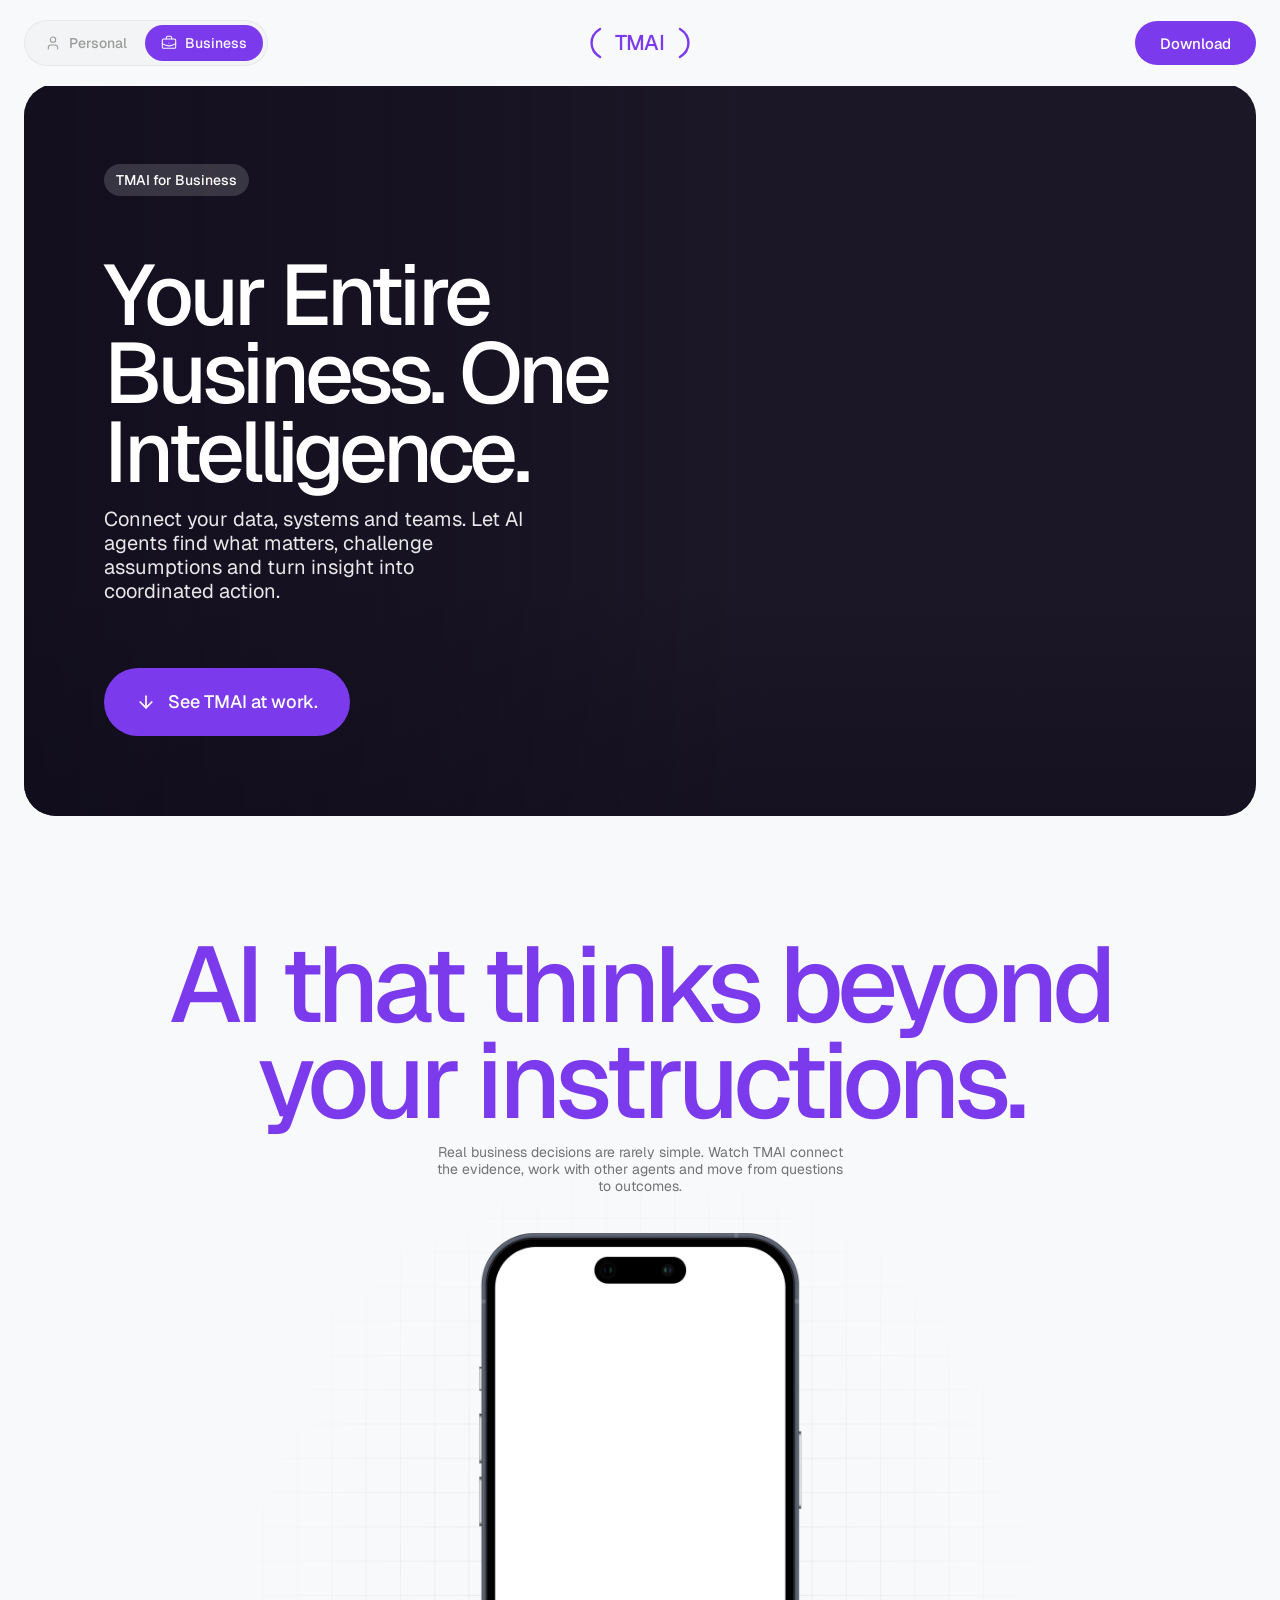
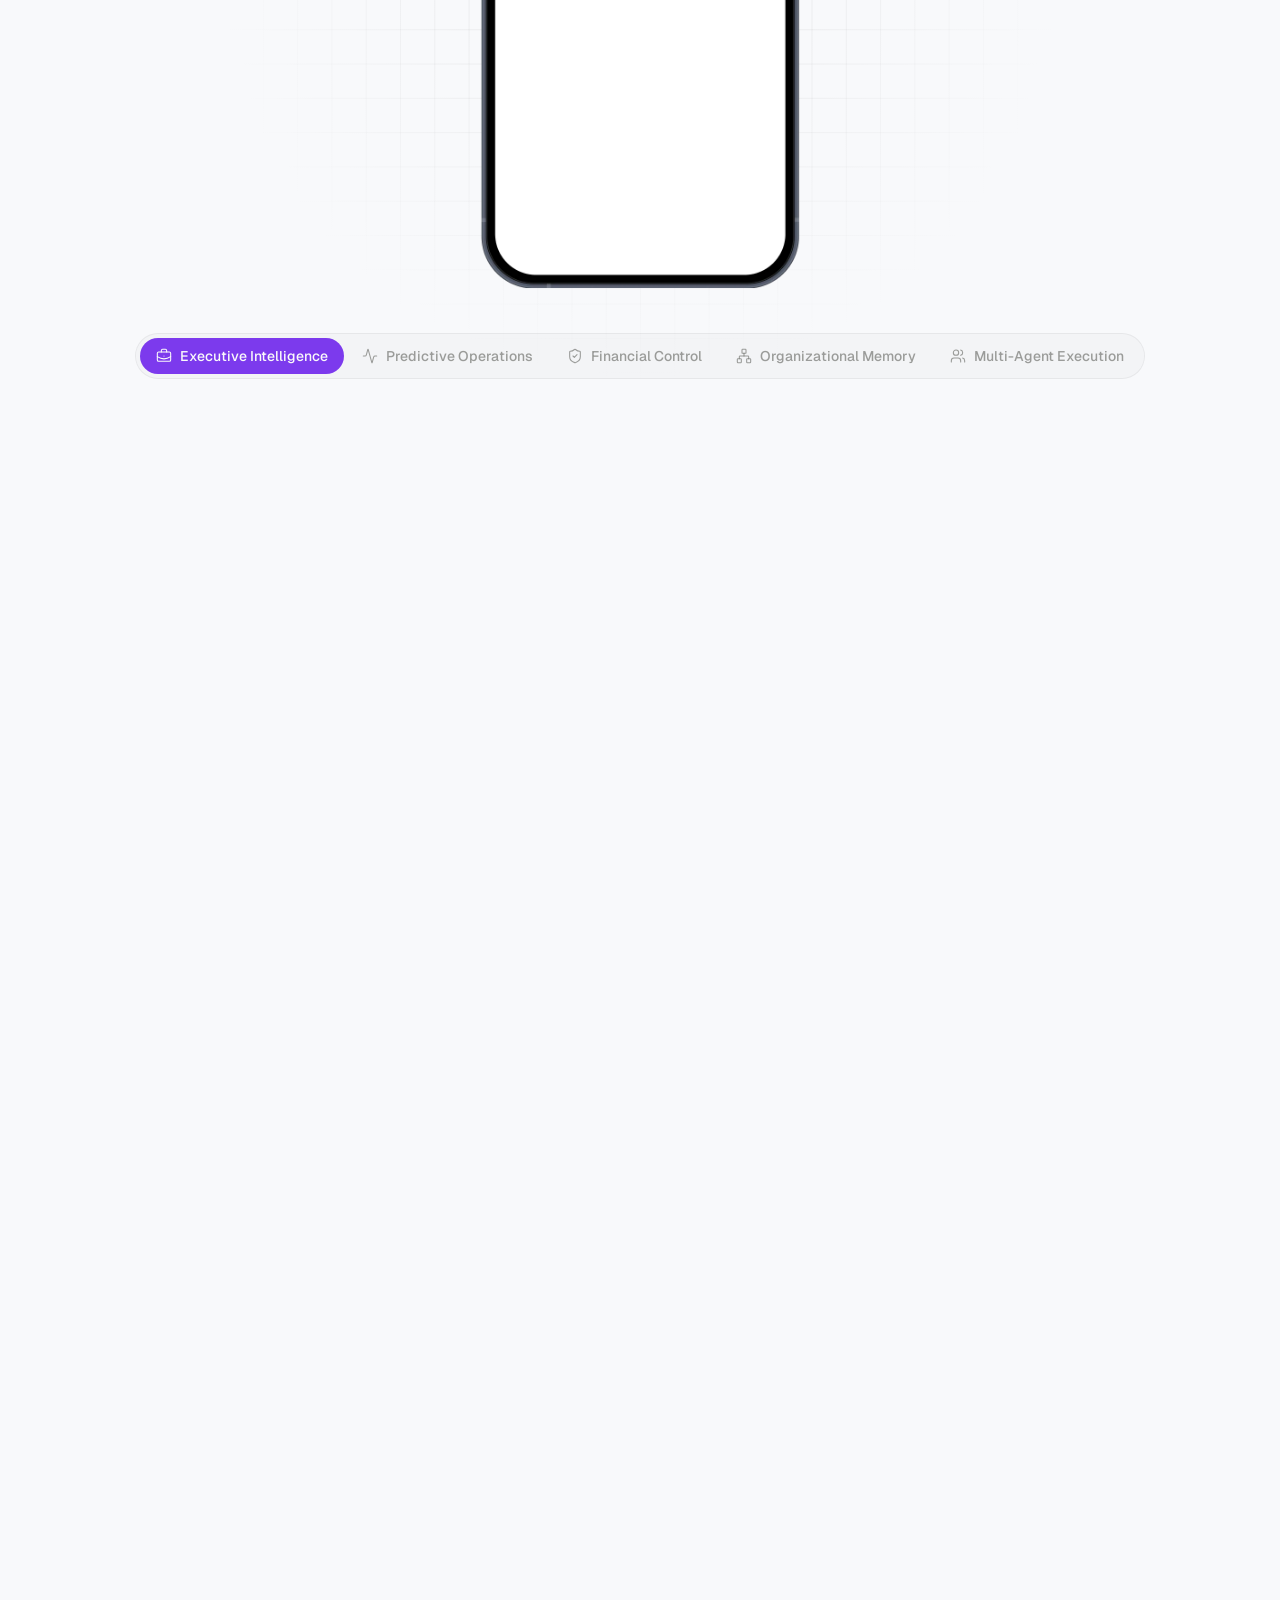
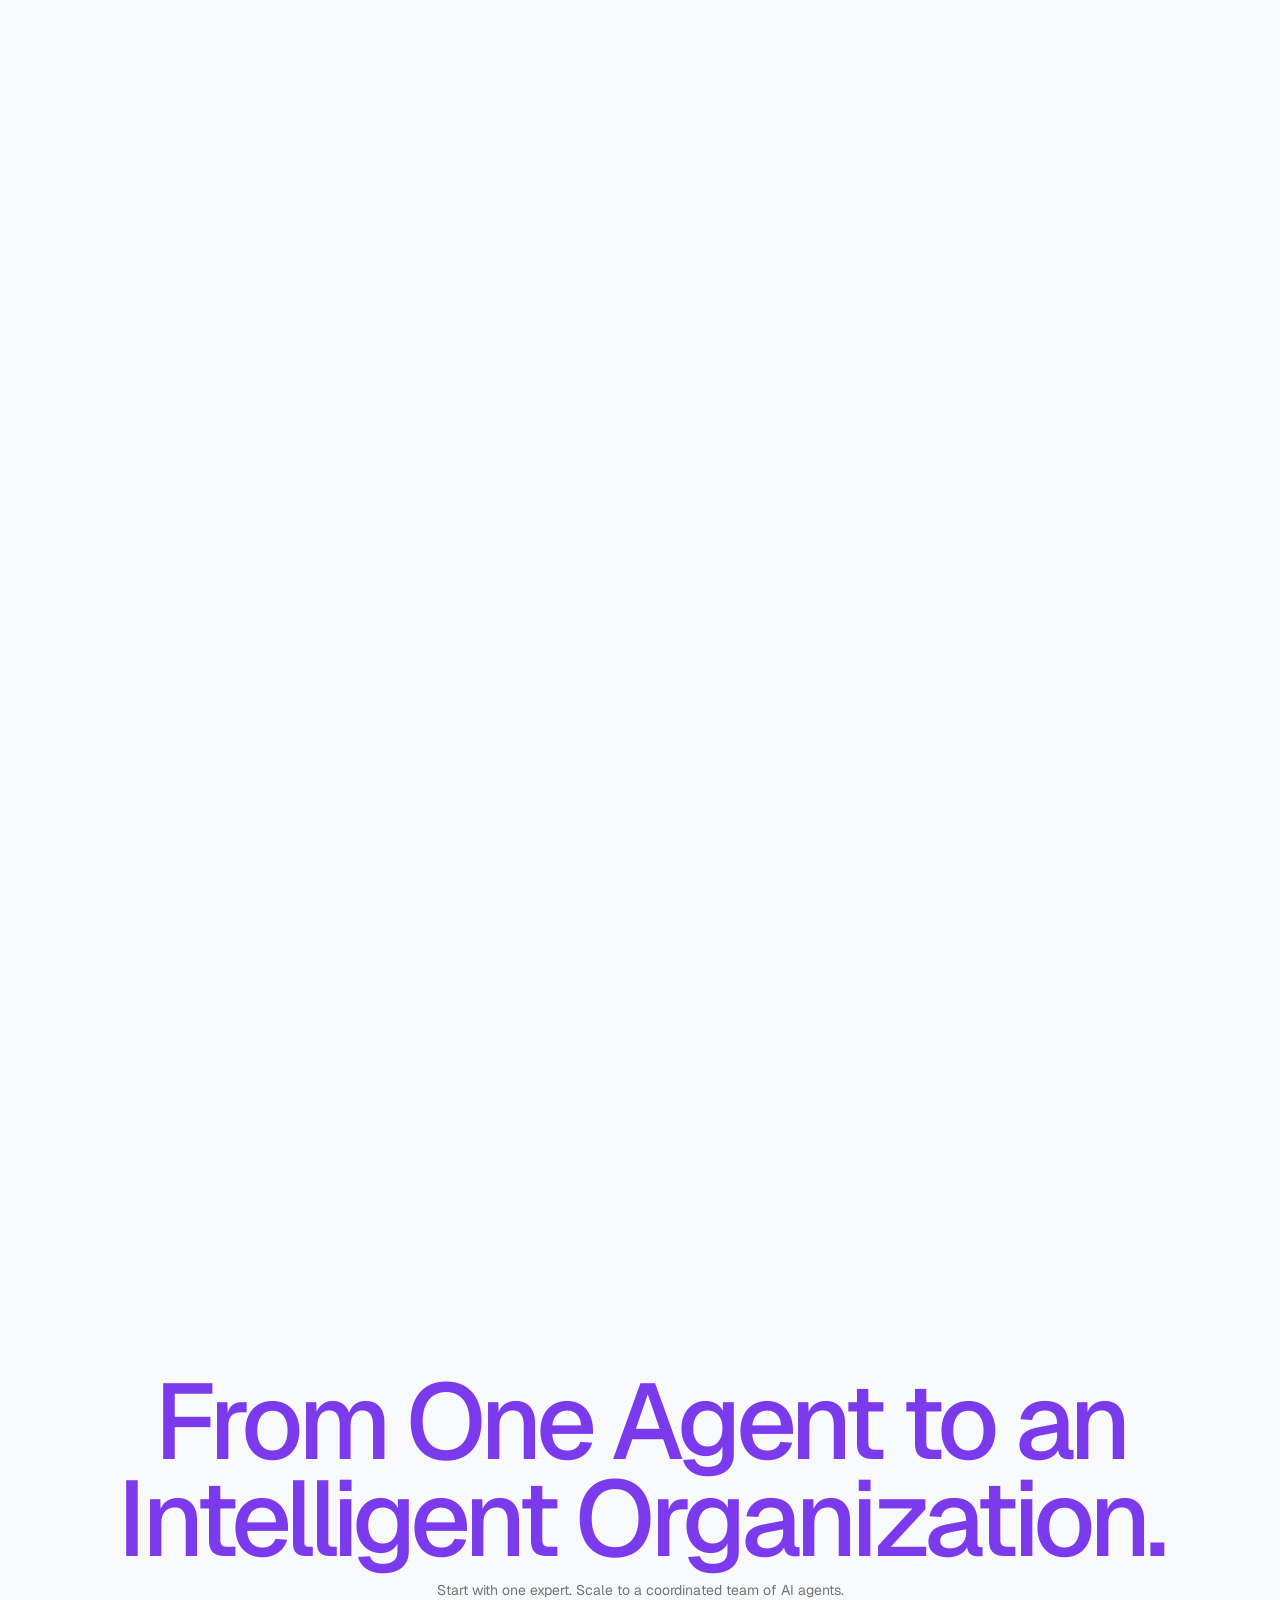
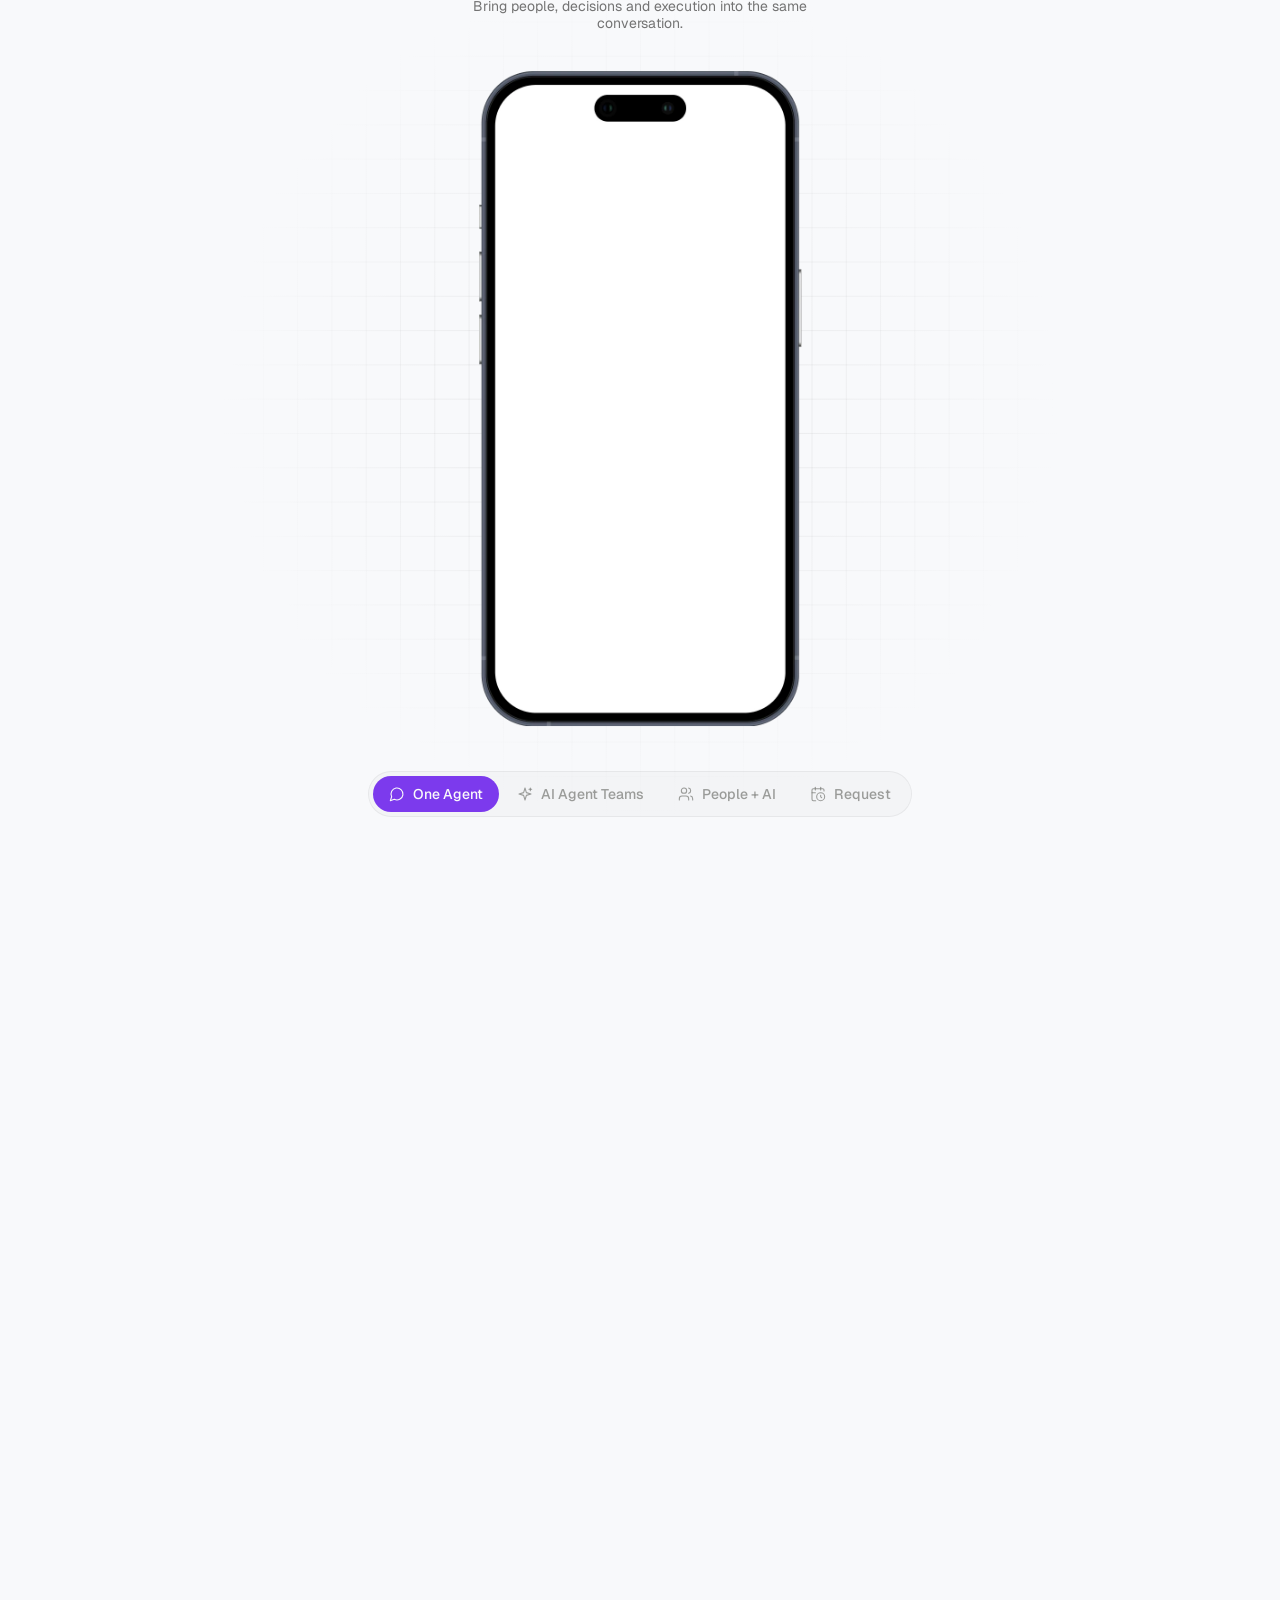
==== commit ce74abe0: "Widgets: On hold and Source documents value at 14; AI badge padding 1/2/2/2 in every chat bubble Co-" ====
--- a/business/index.html
+++ b/business/index.html
@@ -126,8 +126,8 @@
 <script>
 const hero=document.getElementById("top");
 TMAINav(hero);
-const AG_STORIES = {"base":"/images/ag/b2b/","chat":{"x":17.8,"y":104.05,"w":321,"h":496},"chromes":{"intro":"ph_intro1"},"tabs":[{"key":"exec","label":"Executive Intelligence","icon":"<path d=\"M12 12h.01\"/><path d=\"M16 6V4a2 2 0 0 0-2-2h-4a2 2 0 0 0-2 2v2\"/><path d=\"M22 13a18.15 18.15 0 0 1-20 0\"/><rect width=\"20\" height=\"14\" x=\"2\" y=\"6\" rx=\"2\"/>"},{"key":"ops","label":"Predictive Operations","icon":"<path d=\"M22 12h-2.48a2 2 0 0 0-1.93 1.46l-2.35 8.36a.25.25 0 0 1-.48 0L9.24 2.18a.25.25 0 0 0-.48 0l-2.35 8.36A2 2 0 0 1 4.49 12H2\"/>"},{"key":"fin","label":"Financial Control","icon":"<path d=\"M20 13c0 5-3.5 7.5-7.66 8.95a1 1 0 0 1-.67-.01C7.5 20.5 4 18 4 13V6a1 1 0 0 1 1-1c2 0 4.5-1.2 6.24-2.72a1.17 1.17 0 0 1 1.52 0C14.51 3.81 17 5 19 5a1 1 0 0 1 1 1z\"/><path d=\"m9 12 2 2 4-4\"/>"},{"key":"mem","label":"Organizational Memory","icon":"<rect x=\"16\" y=\"16\" width=\"6\" height=\"6\" rx=\"1\"/><rect x=\"2\" y=\"16\" width=\"6\" height=\"6\" rx=\"1\"/><rect x=\"9\" y=\"2\" width=\"6\" height=\"6\" rx=\"1\"/><path d=\"M5 16v-3a1 1 0 0 1 1-1h12a1 1 0 0 1 1 1v3\"/><path d=\"M12 12V8\"/>"},{"key":"multi","label":"Multi-Agent Execution","icon":"<path d=\"M16 21v-2a4 4 0 0 0-4-4H6a4 4 0 0 0-4 4v2\"/><circle cx=\"9\" cy=\"7\" r=\"4\"/><path d=\"M22 21v-2a4 4 0 0 0-3-3.87\"/><path d=\"M16 3.13a4 4 0 0 1 0 7.75\"/>"}],"frames":[{"id":"1212:21208","tab":"exec","chrome":"ph_exec","c":[["co_1212:21452",1000,691,280,54,"The CEO orders staff cuts"]],"l":[["The CEO orders staff cuts",1000,718,837,718]]},{"id":"1212:21463","tab":"exec","chrome":"ph_exec","c":[["co_1212:21728",1000,646,280,54,"TMAI disagrees"]],"l":[["TMAI disagrees",1000,673,863,673]]},{"id":"1212:21739","tab":"exec","chrome":"ph_exec","c":[["co_1272:36768",1000,508,280,186,"Cross-system analysis"]],"l":[["Cross-system analysis",1000,528,863,528]]},{"id":"1212:22099","tab":"exec","chrome":"ph_exec","c":[["co_1212:22457",1000,693,280,54,"CEO asks follow-up"]],"l":[["CEO asks follow-up",1000,720,837,720]]},{"id":"1212:22468","tab":"exec","chrome":"ph_exec_1","c":[["co_1212:22849",1000,702,280,54,"Agent joins"]],"l":[["Agent joins",1000,729,828,729]]},{"id":"1212:22860","tab":"exec","chrome":"ph_exec_1","c":[["co_1272:36788",1000,660,280,114,"Actionable response"]],"l":[["Actionable response",1000,680,863,680]]},{"id":"1222:23158","tab":"ops","chrome":"ph_ops","c":[["co_1222:23400",1000,702,280,82,"Proactive alert"]],"l":[["Proactive alert",1000,722,870,722]]},{"id":"1222:23415","tab":"ops","chrome":"ph_ops","c":[["co_1222:23664",1000,597,280,82,"An agent initiates contact"]],"l":[["An agent initiates contact",1000,617,863,617]]},{"id":"1222:23679","tab":"ops","chrome":"ph_ops","c":[["co_1222:23996",1000,536,280,130,"Sensor trend"]],"l":[["Sensor trend",1000,556,863,556]]},{"id":"1222:24016","tab":"ops","chrome":"ph_ops","c":[["co_1222:24347",1000,691,280,54,"Executive objection"]],"l":[["Executive objection",1000,718,837,718]]},{"id":"1222:24362","tab":"ops","chrome":"ph_ops_1","c":[["co_1222:24716",1000,702,280,102,"Agent invitations"]],"l":[["Agent invitations",1000,722,843,722]]},{"id":"1222:24731","tab":"ops","chrome":"ph_ops_1","c":[["co_1222:25125",1000,668,280,54,"Short replies"]],"l":[["Short replies",1000,695,863,695]]},{"id":"1222:25140","tab":"ops","chrome":"ph_ops_1","c":[["co_1272:36798",1000,525,280,114,"To preserve deadlines"]],"l":[["To preserve deadlines",1000,545,863,545]]},{"id":"1225:25314","tab":"fin","chrome":"ph_fin","c":[["co_1225:25553",1000,691,280,102,"Payment instruction"]],"l":[["Payment instruction",1000,711,837,711]]},{"id":"1225:25568","tab":"fin","chrome":"ph_fin","c":[["co_1225:25827",1000,668,280,82,"AI blocks"]],"l":[["AI blocks",1000,688,863,688]]},{"id":"1225:25842","tab":"fin","chrome":"ph_fin","c":[["co_1272:36778",1000,556,280,130,"TMAI detects a mismatch"]],"l":[["TMAI detects a mismatch",1000,576,863,576]]},{"id":"1225:26189","tab":"fin","chrome":"ph_fin","c":[["co_1225:26530",1000,693,280,54,"CFO requests Legal"]],"l":[["CFO requests Legal",1000,720,837,720]]},{"id":"1225:26545","tab":"fin","chrome":"ph_fin_1","c":[["co_1225:26889",1000,702,280,54,"TMAI consults Legal"]],"l":[["TMAI consults Legal",1000,729,776,729]]},{"id":"1225:26904","tab":"fin","chrome":"ph_fin_1","c":[["co_1225:27268",1000,660,280,54,"Legal Agent responds"]],"l":[["Legal Agent responds",1000,687,863,687]]},{"id":"1225:27283","tab":"fin","chrome":"ph_fin_1","c":[["co_1272:36808",1000,550,280,150,"Approval card"]],"l":[["Approval card",1000,570,863,570]]},{"id":"1241:29340","tab":"mem","chrome":"ph_mem","c":[["co_1241:29385",1000,691,280,74,"Leadership asks why regional expansion failed"]],"l":[["Leadership asks why regional expansion failed",1000,718,863,718]]},{"id":"1241:29612","tab":"mem","chrome":"ph_mem","c":[["co_1241:29657",1000,668,280,122,"Trace response"]],"l":[["Trace response",1000,688,863,688]]},{"id":"1241:29904","tab":"mem","chrome":"ph_mem","c":[["co_1241:29949",1000,541,280,54,"Knowledge graph"]],"l":[["Knowledge graph",1000,568,863,568]]},{"id":"1241:30314","tab":"mem","chrome":"ph_mem","c":[["co_1241:30359",1000,602,280,102,"Three findings"]],"l":[["Three findings",1000,622,863,622]]},{"id":"1241:30794","tab":"mem","chrome":"ph_mem","c":[["co_1241:30839",1000,609,280,54,"Evidence card"]],"l":[["Evidence card",1000,636,863,636]]},{"id":"1241:31344","tab":"mem","chrome":"ph_mem","c":[["co_1241:31389",1000,685,280,54,"Counterfactual follow-up"]],"l":[["Counterfactual follow-up",1000,712,863,712]]},{"id":"1241:31908","tab":"mem","chrome":"ph_mem","c":[["co_1241:31953",1000,660,280,74,"Distinguish documented facts from assumptions"]],"l":[["Distinguish documented facts from assumptions",1000,687,863,687]]},{"id":"1244:34491","tab":"multi","chrome":"ph_multi","c":[["co_1244:34536",1000,691,280,82,"CEO goal"]],"l":[["CEO goal",1000,711,863,711]]},{"id":"1244:34763","tab":"multi","chrome":"ph_multi","c":[["co_1244:34808",1000,668,280,54,"Strategy Agent"]],"l":[["Strategy Agent",1000,695,863,695]]},{"id":"1244:35055","tab":"multi","chrome":"ph_multi_1","c":[["co_1244:35100",1000,702,280,54,"Specialist agents appear"]],"l":[["Specialist agents appear",1000,729,863,729]]},{"id":"1244:35350","tab":"multi","chrome":"ph_multi_1","c":[["co_1244:35395",1000,668,280,102,"Agents challenge the assumptions"]],"l":[["Agents challenge the assumptions",1000,688,863,688]]},{"id":"1244:35685","tab":"multi","chrome":"ph_multi_1","c":[["co_1244:35730",1000,685,280,54,"CEO pushes back"]],"l":[["CEO pushes back",1000,712,863,712]]},{"id":"1244:36034","tab":"multi","chrome":"ph_multi_1","c":[["co_1244:36079",1000,660,280,54,"Subject to validation"]],"l":[["Subject to validation",1000,687,863,687]]},{"id":"1244:36403","tab":"multi","chrome":"ph_multi_1","c":[["co_1244:36448",1000,520,280,102,"Agent agreement"]],"l":[["Agent agreement",1000,540,863,540]]}],"meta":{"ops_03_you_ceo":{"w":282,"h":58,"pad":4},"co_1222:24716":{"w":280,"h":102,"pad":4},"ph_ops_1":{"w":357,"h":724,"pad":0},"co_1222:25125":{"w":280,"h":54,"pad":4},"ph_ops":{"w":357,"h":724,"pad":0},"co_1241:31953":{"w":280,"h":74,"pad":4},"ph_fin_1":{"w":357,"h":724,"pad":0},"multi_00_sys":{"w":49,"h":28,"pad":4},"co_1272:36778":{"w":280,"h":130,"pad":4},"co_1244:36448":{"w":280,"h":102,"pad":4},"multi_02_daniel":{"w":282,"h":95,"pad":5},"exec_02_rachel":{"w":282,"h":139,"pad":5},"co_1241:30359":{"w":280,"h":102,"pad":4},"multi_01_you_ceo":{"w":282,"h":58,"pad":4},"co_1244:34536":{"w":280,"h":82,"pad":4},"multi_06_you_ceo":{"w":282,"h":58,"pad":4},"fin_00_sys":{"w":49,"h":28,"pad":4},"ph_multi_1":{"w":357,"h":724,"pad":0},"co_1244:36079":{"w":280,"h":54,"pad":4},"multi_05_ethan":{"w":282,"h":95,"pad":5},"exec_00_sys":{"w":49,"h":28,"pad":4},"co_1225:25553":{"w":280,"h":102,"pad":4},"ph_mem":{"w":357,"h":724,"pad":0},"ops_08_marcus":{"w":282,"h":390,"pad":5},"fin_06_grace":{"w":282,"h":111,"pad":5},"multi_08_daniel":{"w":282,"h":435,"pad":4},"ops_02_marcus":{"w":282,"h":357,"pad":5},"co_1272:36788":{"w":280,"h":114,"pad":4},"ops_07_nina":{"w":282,"h":95,"pad":5},"co_1212:21728":{"w":280,"h":54,"pad":4},"co_1225:27268":{"w":280,"h":54,"pad":4},"fin_02_ethan":{"w":282,"h":95,"pad":5},"ops_01_marcus":{"w":282,"h":234,"pad":5},"nt_ops":{"w":295,"h":89,"pad":29},"co_1241:29949":{"w":280,"h":54,"pad":4},"co_1244:35100":{"w":280,"h":54,"pad":4},"ph_multi":{"w":357,"h":724,"pad":0},"ops_01_marcus_v1":{"w":282,"h":237,"pad":4},"ops_05_sys":{"w":245,"h":28,"pad":4},"fin_01_you_cfo":{"w":282,"h":58,"pad":4},"co_1272:36798":{"w":280,"h":114,"pad":4},"mem_03_olivia":{"w":282,"h":348,"pad":5},"ops_04_marcus":{"w":282,"h":95,"pad":5},"co_1241:30839":{"w":280,"h":54,"pad":4},"fin_04_you_cfo":{"w":282,"h":42,"pad":4},"fin_05_sys":{"w":109,"h":28,"pad":4},"multi_03_sys":{"w":269,"h":28,"pad":4},"ops_00_sys":{"w":49,"h":28,"pad":4},"multi_04_grace":{"w":282,"h":95,"pad":5},"co_1222:23400":{"w":280,"h":82,"pad":4},"exec_03_rachel":{"w":282,"h":407,"pad":5},"mem_00_sys":{"w":49,"h":28,"pad":4},"exec_05_rachel":{"w":282,"h":95,"pad":5},"mem_05_olivia":{"w":282,"h":211,"pad":5},"exec_07_marcus":{"w":282,"h":95,"pad":5},"co_1241:29657":{"w":280,"h":122,"pad":4},"ph_fin":{"w":357,"h":724,"pad":0},"fin_07_ethan":{"w":282,"h":327,"pad":5},"ops_06_tom":{"w":282,"h":95,"pad":5},"co_1222:24347":{"w":280,"h":54,"pad":4},"multi_07_marcus":{"w":282,"h":95,"pad":5},"co_1212:22849":{"w":280,"h":54,"pad":4},"co_1272:36808":{"w":280,"h":150,"pad":4},"ops_02_marcus_v1":{"w":282,"h":360,"pad":5},"co_1212:21452":{"w":280,"h":54,"pad":4},"ph_intro1":{"w":357,"h":724,"pad":0},"co_1272:36768":{"w":280,"h":186,"pad":4},"ph_exec_1":{"w":357,"h":724,"pad":0},"co_1222:23996":{"w":280,"h":130,"pad":4},"mem_02_olivia":{"w":282,"h":95,"pad":5},"co_1225:26889":{"w":280,"h":54,"pad":4},"exec_01_you_ceo":{"w":282,"h":58,"pad":4},"co_1225:25827":{"w":280,"h":82,"pad":4},"mem_07_olivia":{"w":282,"h":111,"pad":5},"mem_04_olivia":{"w":282,"h":236,"pad":5},"exec_04_you_ceo":{"w":282,"h":42,"pad":4},"co_1244:35730":{"w":280,"h":54,"pad":4},"co_1225:26530":{"w":280,"h":54,"pad":4},"ph_exec":{"w":357,"h":724,"pad":0},"co_1241:29385":{"w":280,"h":74,"pad":4},"co_1241:31389":{"w":280,"h":54,"pad":4},"exec_06_sys":{"w":213,"h":28,"pad":4},"mem_06_you_ceo":{"w":282,"h":58,"pad":4},"co_1212:22457":{"w":280,"h":54,"pad":4},"co_1222:23664":{"w":280,"h":82,"pad":4},"co_1244:34808":{"w":280,"h":54,"pad":4},"mem_01_you_ceo":{"w":282,"h":58,"pad":4},"co_1244:35395":{"w":280,"h":102,"pad":4},"fin_03_ethan":{"w":282,"h":313,"pad":5}},"start":{"exec":["exec_00_sys"],"ops":["ops_00_sys"],"fin":["fin_00_sys"],"mem":["mem_00_sys"],"multi":["multi_00_sys"]},"ops":{"1212:21208":[["me","exec_01_you_ceo"]],"1212:21463":[["typing","exec_02_rachel"],["wait",1100],["reply","exec_02_rachel"]],"1212:21739":[["typing","exec_03_rachel"],["wait",1300],["reply","exec_03_rachel"]],"1212:22099":[["me","exec_04_you_ceo"]],"1212:22468":[["typing","exec_05_rachel"],["wait",1100],["reply","exec_05_rachel"],["wait",900],["chrome","ph_exec_1"],["add","exec_06_sys"]],"1212:22860":[["typing","exec_07_marcus"],["wait",1100],["reply","exec_07_marcus"]],"1222:23158":[["wait",300],["notif",["nt_ops",573,212.8]]],"1222:23415":[["unnotif"],["typing","ops_01_marcus"],["wait",1300],["reply","ops_01_marcus"]],"1222:23679":[["typing","ops_02_marcus"],["wait",1300],["reply","ops_02_marcus"]],"1222:24016":[["me","ops_03_you_ceo"]],"1222:24362":[["state","ops_01_marcus","ops_01_marcus_v1",240],["typing","ops_04_marcus"],["wait",1100],["reply","ops_04_marcus"],["wait",900],["chrome","ph_ops_1"],["add","ops_05_sys"]],"1222:24731":[["state","ops_02_marcus","ops_02_marcus_v1",240],["typing","ops_06_tom"],["wait",1100],["reply","ops_06_tom"],["wait",900],["typing","ops_07_nina"],["wait",1100],["reply","ops_07_nina"]],"1222:25140":[["typing","ops_08_marcus"],["wait",1300],["reply","ops_08_marcus"]],"1225:25314":[["me","fin_01_you_cfo"]],"1225:25568":[["typing","fin_02_ethan"],["wait",1100],["reply","fin_02_ethan"]],"1225:25842":[["typing","fin_03_ethan"],["wait",1300],["reply","fin_03_ethan"]],"1225:26189":[["me","fin_04_you_cfo"]],"1225:26545":[["chrome","ph_fin_1"],["add","fin_05_sys"]],"1225:26904":[["typing","fin_06_grace"],["wait",1100],["reply","fin_06_grace"]],"1225:27283":[["typing","fin_07_ethan"],["wait",1300],["reply","fin_07_ethan"]],"1241:29340":[["me","mem_01_you_ceo"]],"1241:29612":[["typing","mem_02_olivia"],["wait",1100],["reply","mem_02_olivia"]],"1241:29904":[["typing","mem_03_olivia"],["wait",1300],["reply","mem_03_olivia"]],"1241:30314":[["typing","mem_04_olivia"],["wait",1300],["reply","mem_04_olivia"]],"1241:30794":[["typing","mem_05_olivia"],["wait",1300],["reply","mem_05_olivia"]],"1241:31344":[["me","mem_06_you_ceo"]],"1241:31908":[["typing","mem_07_olivia"],["wait",1100],["reply","mem_07_olivia"]],"1244:34491":[["me","multi_01_you_ceo"]],"1244:34763":[["typing","multi_02_daniel"],["wait",1100],["reply","multi_02_daniel"]],"1244:35055":[["chrome","ph_multi_1"],["add","multi_03_sys"]],"1244:35350":[["typing","multi_04_grace"],["wait",1100],["reply","multi_04_grace"],["wait",900],["typing","multi_05_ethan"],["wait",1100],["reply","multi_05_ethan"]],"1244:35685":[["me","multi_06_you_ceo"]],"1244:36034":[["typing","multi_07_marcus"],["wait",1100],["reply","multi_07_marcus"]],"1244:36403":[["typing","multi_08_daniel"],["wait",1300],["reply","multi_08_daniel"]]},"hold":{"1212:21208":2400,"1212:21463":2800,"1212:21739":3600,"1212:22099":2400,"1212:22468":2800,"1212:22860":2800,"1222:23158":3200,"1222:23415":3600,"1222:23679":3600,"1222:24016":2400,"1222:24362":2800,"1222:24731":2800,"1222:25140":3600,"1225:25314":2400,"1225:25568":2800,"1225:25842":3600,"1225:26189":2400,"1225:26545":2800,"1225:26904":2800,"1225:27283":3600,"1241:29340":2400,"1241:29612":2800,"1241:29904":3600,"1241:30314":3600,"1241:30794":3600,"1241:31344":2400,"1241:31908":2800,"1244:34491":2400,"1244:34763":2800,"1244:35055":2800,"1244:35350":2800,"1244:35685":2400,"1244:36034":2800,"1244:36403":3600},"tabsLabel":"Choose a story","purpleBody":false};
-const AG_HOW = {"base":"/images/ag/b2b/","chat":{"x":17.8,"y":104.05,"w":321,"h":496},"chromes":{"intro":"ph_intro2","req":"ph_final"},"tabs":[{"key":"m1","label":"One Agent","icon":"<path d=\"M7.9 20A9 9 0 1 0 4 16.1L2 22Z\"/>"},{"key":"m2","label":"AI Agent Teams","icon":"<path d=\"M9.94 14.06 12 21l2.06-6.94L21 12l-6.94-2.06L12 3 9.94 9.94 3 12Z\"/><path d=\"M20 3v4\"/><path d=\"M22 5h-4\"/>"},{"key":"m3","label":"People + AI","icon":"<path d=\"M16 21v-2a4 4 0 0 0-4-4H6a4 4 0 0 0-4 4v2\"/><circle cx=\"9\" cy=\"7\" r=\"4\"/><path d=\"M22 21v-2a4 4 0 0 0-3-3.87\"/><path d=\"M16 3.13a4 4 0 0 1 0 7.75\"/>"},{"key":"req","label":"Request","icon":"<path d=\"M21 7.5V6a2 2 0 0 0-2-2H5a2 2 0 0 0-2 2v14a2 2 0 0 0 2 2h3.5\"/><path d=\"M16 2v4\"/><path d=\"M8 2v4\"/><path d=\"M3 10h5\"/><path d=\"M17.5 17.5 16 16.3V14\"/><circle cx=\"16\" cy=\"16\" r=\"6\"/>","final":true}],"frames":[{"id":"1260:34428","tab":"m1","chrome":"ph_m1","c":[["pr_1296:37233",960,464,340,96,"How it works","proc"]],"l":[]},{"id":"1260:34702","tab":"m1","chrome":"ph_m1","c":[["pr_1296:37243",960,430,340,164,"How it works","proc"]],"l":[]},{"id":"1260:35008","tab":"m1","chrome":"ph_m1","c":[["pr_1296:37266",960,430,340,164,"How it works","proc"]],"l":[]},{"id":"1260:35372","tab":"m1","chrome":"ph_m1","c":[["pr_1296:37289",960,398,340,228,"How it works","proc"]],"l":[]},{"id":"1260:35762","tab":"m2","chrome":"ph_m2","c":[["pr_1296:37319",960,464,340,96,"How it works","proc"]],"l":[]},{"id":"1260:36052","tab":"m2","chrome":"ph_m2","c":[["pr_1296:37329",960,431,340,162,"How it works","proc"]],"l":[]},{"id":"1260:36376","tab":"m2","chrome":"ph_m2_1","c":[["pr_1296:37355",960,431,340,162,"How it works","proc"]],"l":[]},{"id":"1260:36720","tab":"m2","chrome":"ph_m2_1","c":[["pr_1296:37381",960,431,340,162,"How it works","proc"]],"l":[]},{"id":"1260:37084","tab":"m2","chrome":"ph_m2_1","c":[["pr_1296:37407",960,397,340,230,"How it works","proc"]],"l":[]},{"id":"1260:37468","tab":"m2","chrome":"ph_m2_1","c":[["pr_1296:37444",960,365,340,314,"How it works","proc"]],"l":[]},{"id":"1260:37902","tab":"m3","chrome":"ph_m3","c":[["pr_1296:37488",960,431,340,162,"How it works","proc"]],"l":[]},{"id":"1260:38204","tab":"m3","chrome":"ph_m3","c":[["pr_1296:37514",960,431,340,162,"How it works","proc"]],"l":[]},{"id":"1260:38526","tab":"m3","chrome":"ph_m3","c":[["pr_1296:37540",960,399,340,226,"How it works","proc"]],"l":[]},{"id":"1260:38874","tab":"m3","chrome":"ph_m3","c":[["pr_1296:37573",960,383,340,324,"How it works","proc"]],"l":[]},{"id":"1260:39246","tab":"m3","chrome":"ph_m3","c":[["pr_1296:37611",960,335,340,420,"How it works","proc"]],"l":[]}],"meta":{"pr_1296:37444":{"w":340,"h":314,"pad":4},"pr_1296:37266":{"w":340,"h":164,"pad":4},"m1_02_sophie":{"w":282,"h":193,"pad":5},"pr_1296:37289":{"w":340,"h":228,"pad":4},"ph_m2_1":{"w":357,"h":724,"pad":0},"ph_final":{"w":357,"h":724,"pad":0},"m3_00_sys":{"w":49,"h":28,"pad":4},"m3_05_marcus":{"w":282,"h":95,"pad":5},"m3_01_you":{"w":282,"h":58,"pad":4},"pr_1296:37407":{"w":340,"h":230,"pad":4},"m2_02_adam":{"w":282,"h":95,"pad":5},"pr_1296:37573":{"w":340,"h":324,"pad":4},"pr_1296:37243":{"w":340,"h":164,"pad":4},"ph_intro2":{"w":357,"h":724,"pad":0},"m2_05_adam":{"w":282,"h":95,"pad":5},"pr_1296:37488":{"w":340,"h":162,"pad":4},"pr_1296:37233":{"w":340,"h":96,"pad":4},"pr_1296:37540":{"w":340,"h":226,"pad":4},"m1_03_sophie":{"w":282,"h":362,"pad":5},"ph_m1":{"w":357,"h":724,"pad":0},"pr_1296:37514":{"w":340,"h":162,"pad":4},"m3_03_ethan":{"w":282,"h":95,"pad":5},"pr_1296:37381":{"w":340,"h":162,"pad":4},"ph_m3":{"w":357,"h":724,"pad":0},"pr_1296:37355":{"w":340,"h":162,"pad":4},"pr_1296:37329":{"w":340,"h":162,"pad":4},"pr_1296:37611":{"w":340,"h":420,"pad":4},"m1_00_sys":{"w":49,"h":28,"pad":4},"m3_04_cfo":{"w":282,"h":95,"pad":5},"m1_01_you":{"w":282,"h":58,"pad":4},"m2_06_adam":{"w":282,"h":218,"pad":5},"m3_02_marcus":{"w":282,"h":95,"pad":5},"ph_m2":{"w":357,"h":724,"pad":0},"pr_1296:37319":{"w":340,"h":96,"pad":4},"m2_01_you":{"w":282,"h":58,"pad":4},"m2_03_ethan":{"w":282,"h":95,"pad":5},"m2_00_sys":{"w":49,"h":28,"pad":4},"m2_04_jake":{"w":282,"h":95,"pad":5},"m1_04_sophie":{"w":282,"h":111,"pad":5}},"start":{"m1":["m1_00_sys"],"m2":["m2_00_sys"],"m3":["m3_00_sys"]},"ops":{"1260:34428":[["me","m1_01_you"]],"1260:34702":[["typing","m1_02_sophie"],["wait",1300],["reply","m1_02_sophie"]],"1260:35008":[["typing","m1_03_sophie"],["wait",1300],["reply","m1_03_sophie"]],"1260:35372":[["typing","m1_04_sophie"],["wait",1100],["reply","m1_04_sophie"]],"1260:35762":[["me","m2_01_you"]],"1260:36052":[["typing","m2_02_adam"],["wait",1100],["reply","m2_02_adam"]],"1260:36376":[["chrome","ph_m2_1"],["typing","m2_03_ethan"],["wait",1100],["reply","m2_03_ethan"]],"1260:36720":[["typing","m2_04_jake"],["wait",1100],["reply","m2_04_jake"]],"1260:37084":[["typing","m2_05_adam"],["wait",1100],["reply","m2_05_adam"]],"1260:37468":[["typing","m2_06_adam"],["wait",1300],["reply","m2_06_adam"]],"1260:37902":[["me","m3_01_you"]],"1260:38204":[["typing","m3_02_marcus"],["wait",1100],["reply","m3_02_marcus"]],"1260:38526":[["typing","m3_03_ethan"],["wait",1100],["reply","m3_03_ethan"]],"1260:38874":[["typing","m3_04_cfo"],["wait",1100],["reply","m3_04_cfo"]],"1260:39246":[["typing","m3_05_marcus"],["wait",1100],["reply","m3_05_marcus"]]},"hold":{"1260:34428":2400,"1260:34702":2800,"1260:35008":3600,"1260:35372":2800,"1260:35762":2400,"1260:36052":2800,"1260:36376":2800,"1260:36720":2800,"1260:37084":2800,"1260:37468":3600,"1260:37902":2400,"1260:38204":2800,"1260:38526":2800,"1260:38874":2800,"1260:39246":2800},"tabsLabel":"How TMAI works","mobileFinalHeight":88};
+const AG_STORIES = {"base":"/images/ag/b2b/","chat":{"x":17.8,"y":104.05,"w":321,"h":496},"chromes":{"intro":"ph_intro1"},"tabs":[{"key":"exec","label":"Executive Intelligence","icon":"<path d=\"M12 12h.01\"/><path d=\"M16 6V4a2 2 0 0 0-2-2h-4a2 2 0 0 0-2 2v2\"/><path d=\"M22 13a18.15 18.15 0 0 1-20 0\"/><rect width=\"20\" height=\"14\" x=\"2\" y=\"6\" rx=\"2\"/>"},{"key":"ops","label":"Predictive Operations","icon":"<path d=\"M22 12h-2.48a2 2 0 0 0-1.93 1.46l-2.35 8.36a.25.25 0 0 1-.48 0L9.24 2.18a.25.25 0 0 0-.48 0l-2.35 8.36A2 2 0 0 1 4.49 12H2\"/>"},{"key":"fin","label":"Financial Control","icon":"<path d=\"M20 13c0 5-3.5 7.5-7.66 8.95a1 1 0 0 1-.67-.01C7.5 20.5 4 18 4 13V6a1 1 0 0 1 1-1c2 0 4.5-1.2 6.24-2.72a1.17 1.17 0 0 1 1.52 0C14.51 3.81 17 5 19 5a1 1 0 0 1 1 1z\"/><path d=\"m9 12 2 2 4-4\"/>"},{"key":"mem","label":"Organizational Memory","icon":"<rect x=\"16\" y=\"16\" width=\"6\" height=\"6\" rx=\"1\"/><rect x=\"2\" y=\"16\" width=\"6\" height=\"6\" rx=\"1\"/><rect x=\"9\" y=\"2\" width=\"6\" height=\"6\" rx=\"1\"/><path d=\"M5 16v-3a1 1 0 0 1 1-1h12a1 1 0 0 1 1 1v3\"/><path d=\"M12 12V8\"/>"},{"key":"multi","label":"Multi-Agent Execution","icon":"<path d=\"M16 21v-2a4 4 0 0 0-4-4H6a4 4 0 0 0-4 4v2\"/><circle cx=\"9\" cy=\"7\" r=\"4\"/><path d=\"M22 21v-2a4 4 0 0 0-3-3.87\"/><path d=\"M16 3.13a4 4 0 0 1 0 7.75\"/>"}],"frames":[{"id":"1212:21208","tab":"exec","chrome":"ph_exec","c":[["co_1212:21452",1000,691,280,54,"The CEO orders staff cuts"]],"l":[["The CEO orders staff cuts",1000,718,837,718]]},{"id":"1212:21463","tab":"exec","chrome":"ph_exec","c":[["co_1212:21728",1000,646,280,54,"TMAI disagrees"]],"l":[["TMAI disagrees",1000,673,863,673]]},{"id":"1212:21739","tab":"exec","chrome":"ph_exec","c":[["co_1272:36768",1000,508,280,186,"Cross-system analysis"]],"l":[["Cross-system analysis",1000,528,863,528]]},{"id":"1212:22099","tab":"exec","chrome":"ph_exec","c":[["co_1212:22457",1000,693,280,54,"CEO asks follow-up"]],"l":[["CEO asks follow-up",1000,720,837,720]]},{"id":"1212:22468","tab":"exec","chrome":"ph_exec_1","c":[["co_1212:22849",1000,702,280,54,"Agent joins"]],"l":[["Agent joins",1000,729,828,729]]},{"id":"1212:22860","tab":"exec","chrome":"ph_exec_1","c":[["co_1272:36788",1000,660,280,114,"Actionable response"]],"l":[["Actionable response",1000,680,863,680]]},{"id":"1222:23158","tab":"ops","chrome":"ph_ops","c":[["co_1222:23400",1000,702,280,82,"Proactive alert"]],"l":[["Proactive alert",1000,722,870,722]]},{"id":"1222:23415","tab":"ops","chrome":"ph_ops","c":[["co_1222:23664",1000,597,280,82,"An agent initiates contact"]],"l":[["An agent initiates contact",1000,617,863,617]]},{"id":"1222:23679","tab":"ops","chrome":"ph_ops","c":[["co_1222:23996",1000,536,280,130,"Sensor trend"]],"l":[["Sensor trend",1000,556,863,556]]},{"id":"1222:24016","tab":"ops","chrome":"ph_ops","c":[["co_1222:24347",1000,691,280,54,"Executive objection"]],"l":[["Executive objection",1000,718,837,718]]},{"id":"1222:24362","tab":"ops","chrome":"ph_ops_1","c":[["co_1222:24716",1000,702,280,102,"Agent invitations"]],"l":[["Agent invitations",1000,722,843,722]]},{"id":"1222:24731","tab":"ops","chrome":"ph_ops_1","c":[["co_1222:25125",1000,668,280,54,"Short replies"]],"l":[["Short replies",1000,695,863,695]]},{"id":"1222:25140","tab":"ops","chrome":"ph_ops_1","c":[["co_1272:36798",1000,525,280,114,"To preserve deadlines"]],"l":[["To preserve deadlines",1000,545,863,545]]},{"id":"1225:25314","tab":"fin","chrome":"ph_fin","c":[["co_1225:25553",1000,691,280,102,"Payment instruction"]],"l":[["Payment instruction",1000,711,837,711]]},{"id":"1225:25568","tab":"fin","chrome":"ph_fin","c":[["co_1225:25827",1000,668,280,82,"AI blocks"]],"l":[["AI blocks",1000,688,863,688]]},{"id":"1225:25842","tab":"fin","chrome":"ph_fin","c":[["co_1272:36778",1000,556,280,130,"TMAI detects a mismatch"]],"l":[["TMAI detects a mismatch",1000,576,863,576]]},{"id":"1225:26189","tab":"fin","chrome":"ph_fin","c":[["co_1225:26530",1000,693,280,54,"CFO requests Legal"]],"l":[["CFO requests Legal",1000,720,837,720]]},{"id":"1225:26545","tab":"fin","chrome":"ph_fin_1","c":[["co_1225:26889",1000,702,280,54,"TMAI consults Legal"]],"l":[["TMAI consults Legal",1000,729,776,729]]},{"id":"1225:26904","tab":"fin","chrome":"ph_fin_1","c":[["co_1225:27268",1000,660,280,54,"Legal Agent responds"]],"l":[["Legal Agent responds",1000,687,863,687]]},{"id":"1225:27283","tab":"fin","chrome":"ph_fin_1","c":[["co_1272:36808",1000,550,280,150,"Approval card"]],"l":[["Approval card",1000,570,863,570]]},{"id":"1241:29340","tab":"mem","chrome":"ph_mem","c":[["co_1241:29385",1000,691,280,74,"Leadership asks why regional expansion failed"]],"l":[["Leadership asks why regional expansion failed",1000,718,863,718]]},{"id":"1241:29612","tab":"mem","chrome":"ph_mem","c":[["co_1241:29657",1000,668,280,122,"Trace response"]],"l":[["Trace response",1000,688,863,688]]},{"id":"1241:29904","tab":"mem","chrome":"ph_mem","c":[["co_1241:29949",1000,541,280,54,"Knowledge graph"]],"l":[["Knowledge graph",1000,568,863,568]]},{"id":"1241:30314","tab":"mem","chrome":"ph_mem","c":[["co_1241:30359",1000,602,280,102,"Three findings"]],"l":[["Three findings",1000,622,863,622]]},{"id":"1241:30794","tab":"mem","chrome":"ph_mem","c":[["co_1241:30839",1000,609,280,54,"Evidence card"]],"l":[["Evidence card",1000,636,863,636]]},{"id":"1241:31344","tab":"mem","chrome":"ph_mem","c":[["co_1241:31389",1000,685,280,54,"Counterfactual follow-up"]],"l":[["Counterfactual follow-up",1000,712,863,712]]},{"id":"1241:31908","tab":"mem","chrome":"ph_mem","c":[["co_1241:31953",1000,660,280,74,"Distinguish documented facts from assumptions"]],"l":[["Distinguish documented facts from assumptions",1000,687,863,687]]},{"id":"1244:34491","tab":"multi","chrome":"ph_multi","c":[["co_1244:34536",1000,691,280,82,"CEO goal"]],"l":[["CEO goal",1000,711,863,711]]},{"id":"1244:34763","tab":"multi","chrome":"ph_multi","c":[["co_1244:34808",1000,668,280,54,"Strategy Agent"]],"l":[["Strategy Agent",1000,695,863,695]]},{"id":"1244:35055","tab":"multi","chrome":"ph_multi_1","c":[["co_1244:35100",1000,702,280,54,"Specialist agents appear"]],"l":[["Specialist agents appear",1000,729,863,729]]},{"id":"1244:35350","tab":"multi","chrome":"ph_multi_1","c":[["co_1244:35395",1000,668,280,102,"Agents challenge the assumptions"]],"l":[["Agents challenge the assumptions",1000,688,863,688]]},{"id":"1244:35685","tab":"multi","chrome":"ph_multi_1","c":[["co_1244:35730",1000,685,280,54,"CEO pushes back"]],"l":[["CEO pushes back",1000,712,863,712]]},{"id":"1244:36034","tab":"multi","chrome":"ph_multi_1","c":[["co_1244:36079",1000,660,280,54,"Subject to validation"]],"l":[["Subject to validation",1000,687,863,687]]},{"id":"1244:36403","tab":"multi","chrome":"ph_multi_1","c":[["co_1244:36448",1000,520,280,102,"Agent agreement"]],"l":[["Agent agreement",1000,540,863,540]]}],"meta":{"co_1222:24716":{"w":280,"h":102,"pad":4},"ops_01_marcus":{"w":282,"h":234,"pad":5},"multi_02_daniel":{"w":282,"h":94,"pad":5},"ops_00_sys":{"w":49,"h":28,"pad":4},"co_1244:34808":{"w":280,"h":54,"pad":4},"co_1212:22849":{"w":280,"h":54,"pad":4},"co_1225:25827":{"w":280,"h":82,"pad":4},"ops_08_marcus":{"w":282,"h":390,"pad":5},"co_1244:35395":{"w":280,"h":102,"pad":4},"co_1225:26530":{"w":280,"h":54,"pad":4},"co_1244:35100":{"w":280,"h":54,"pad":4},"fin_00_sys":{"w":49,"h":28,"pad":4},"mem_06_you_ceo":{"w":282,"h":58,"pad":4},"multi_01_you_ceo":{"w":282,"h":58,"pad":4},"co_1225:25553":{"w":280,"h":102,"pad":4},"exec_04_you_ceo":{"w":282,"h":42,"pad":4},"multi_06_you_ceo":{"w":282,"h":58,"pad":4},"co_1272:36788":{"w":280,"h":114,"pad":4},"ph_mem":{"w":357,"h":724,"pad":0},"ph_fin":{"w":357,"h":724,"pad":0},"fin_07_ethan":{"w":282,"h":316,"pad":5},"co_1212:22457":{"w":280,"h":54,"pad":4},"multi_04_grace":{"w":282,"h":94,"pad":5},"exec_05_rachel":{"w":282,"h":94,"pad":5},"co_1241:29949":{"w":280,"h":54,"pad":4},"mem_03_olivia":{"w":282,"h":347,"pad":5},"co_1212:21728":{"w":280,"h":54,"pad":4},"fin_06_grace":{"w":282,"h":110,"pad":5},"co_1222:23996":{"w":280,"h":130,"pad":4},"mem_02_olivia":{"w":282,"h":94,"pad":5},"multi_05_ethan":{"w":282,"h":94,"pad":5},"co_1222:23664":{"w":280,"h":82,"pad":4},"fin_02_ethan":{"w":282,"h":94,"pad":5},"co_1241:29385":{"w":280,"h":74,"pad":4},"exec_07_marcus":{"w":282,"h":94,"pad":5},"ph_fin_1":{"w":357,"h":724,"pad":0},"co_1241:30359":{"w":280,"h":102,"pad":4},"ph_multi_1":{"w":357,"h":724,"pad":0},"mem_05_olivia":{"w":282,"h":211,"pad":5},"exec_06_sys":{"w":213,"h":28,"pad":4},"mem_00_sys":{"w":49,"h":28,"pad":4},"co_1272:36798":{"w":280,"h":114,"pad":4},"nt_ops":{"w":295,"h":89,"pad":29},"fin_05_sys":{"w":109,"h":28,"pad":4},"co_1222:25125":{"w":280,"h":54,"pad":4},"ops_05_sys":{"w":245,"h":28,"pad":4},"co_1212:21452":{"w":280,"h":54,"pad":4},"co_1225:26889":{"w":280,"h":54,"pad":4},"multi_03_sys":{"w":269,"h":28,"pad":4},"ops_03_you_ceo":{"w":282,"h":58,"pad":4},"co_1241:31389":{"w":280,"h":54,"pad":4},"exec_01_you_ceo":{"w":282,"h":58,"pad":4},"co_1241:30839":{"w":280,"h":54,"pad":4},"multi_07_marcus":{"w":282,"h":94,"pad":5},"co_1244:36448":{"w":280,"h":102,"pad":4},"mem_07_olivia":{"w":282,"h":110,"pad":5},"ops_02_marcus":{"w":282,"h":357,"pad":5},"co_1272:36808":{"w":280,"h":150,"pad":4},"ops_06_tom":{"w":282,"h":94,"pad":5},"co_1241:31953":{"w":280,"h":74,"pad":4},"co_1244:36079":{"w":280,"h":54,"pad":4},"exec_00_sys":{"w":49,"h":28,"pad":4},"multi_00_sys":{"w":49,"h":28,"pad":4},"exec_02_rachel":{"w":282,"h":138,"pad":5},"mem_04_olivia":{"w":282,"h":236,"pad":5},"co_1222:24347":{"w":280,"h":54,"pad":4},"mem_01_you_ceo":{"w":282,"h":58,"pad":4},"ops_02_marcus_v1":{"w":282,"h":360,"pad":5},"fin_03_ethan":{"w":282,"h":312,"pad":5},"co_1222:23400":{"w":280,"h":82,"pad":4},"multi_08_daniel":{"w":282,"h":434,"pad":4},"ph_exec_1":{"w":357,"h":724,"pad":0},"ph_ops_1":{"w":357,"h":724,"pad":0},"co_1272:36768":{"w":280,"h":186,"pad":4},"ops_01_marcus_v1":{"w":282,"h":237,"pad":4},"ph_intro1":{"w":357,"h":724,"pad":0},"co_1272:36778":{"w":280,"h":130,"pad":4},"ops_07_nina":{"w":282,"h":94,"pad":5},"co_1225:27268":{"w":280,"h":54,"pad":4},"co_1244:35730":{"w":280,"h":54,"pad":4},"ph_exec":{"w":357,"h":724,"pad":0},"fin_01_you_cfo":{"w":282,"h":58,"pad":4},"co_1241:29657":{"w":280,"h":122,"pad":4},"co_1244:34536":{"w":280,"h":82,"pad":4},"ph_ops":{"w":357,"h":724,"pad":0},"ph_multi":{"w":357,"h":724,"pad":0},"ops_04_marcus":{"w":282,"h":94,"pad":5},"exec_03_rachel":{"w":282,"h":407,"pad":5},"fin_04_you_cfo":{"w":282,"h":42,"pad":4}},"start":{"exec":["exec_00_sys"],"ops":["ops_00_sys"],"fin":["fin_00_sys"],"mem":["mem_00_sys"],"multi":["multi_00_sys"]},"ops":{"1212:21208":[["me","exec_01_you_ceo"]],"1212:21463":[["typing","exec_02_rachel"],["wait",1100],["reply","exec_02_rachel"]],"1212:21739":[["typing","exec_03_rachel"],["wait",1300],["reply","exec_03_rachel"]],"1212:22099":[["me","exec_04_you_ceo"]],"1212:22468":[["typing","exec_05_rachel"],["wait",1100],["reply","exec_05_rachel"],["wait",900],["chrome","ph_exec_1"],["add","exec_06_sys"]],"1212:22860":[["typing","exec_07_marcus"],["wait",1100],["reply","exec_07_marcus"]],"1222:23158":[["wait",300],["notif",["nt_ops",573,212.8]]],"1222:23415":[["unnotif"],["typing","ops_01_marcus"],["wait",1300],["reply","ops_01_marcus"]],"1222:23679":[["typing","ops_02_marcus"],["wait",1300],["reply","ops_02_marcus"]],"1222:24016":[["me","ops_03_you_ceo"]],"1222:24362":[["state","ops_01_marcus","ops_01_marcus_v1",240],["typing","ops_04_marcus"],["wait",1100],["reply","ops_04_marcus"],["wait",900],["chrome","ph_ops_1"],["add","ops_05_sys"]],"1222:24731":[["state","ops_02_marcus","ops_02_marcus_v1",240],["typing","ops_06_tom"],["wait",1100],["reply","ops_06_tom"],["wait",900],["typing","ops_07_nina"],["wait",1100],["reply","ops_07_nina"]],"1222:25140":[["typing","ops_08_marcus"],["wait",1300],["reply","ops_08_marcus"]],"1225:25314":[["me","fin_01_you_cfo"]],"1225:25568":[["typing","fin_02_ethan"],["wait",1100],["reply","fin_02_ethan"]],"1225:25842":[["typing","fin_03_ethan"],["wait",1300],["reply","fin_03_ethan"]],"1225:26189":[["me","fin_04_you_cfo"]],"1225:26545":[["chrome","ph_fin_1"],["add","fin_05_sys"]],"1225:26904":[["typing","fin_06_grace"],["wait",1100],["reply","fin_06_grace"]],"1225:27283":[["typing","fin_07_ethan"],["wait",1300],["reply","fin_07_ethan"]],"1241:29340":[["me","mem_01_you_ceo"]],"1241:29612":[["typing","mem_02_olivia"],["wait",1100],["reply","mem_02_olivia"]],"1241:29904":[["typing","mem_03_olivia"],["wait",1300],["reply","mem_03_olivia"]],"1241:30314":[["typing","mem_04_olivia"],["wait",1300],["reply","mem_04_olivia"]],"1241:30794":[["typing","mem_05_olivia"],["wait",1300],["reply","mem_05_olivia"]],"1241:31344":[["me","mem_06_you_ceo"]],"1241:31908":[["typing","mem_07_olivia"],["wait",1100],["reply","mem_07_olivia"]],"1244:34491":[["me","multi_01_you_ceo"]],"1244:34763":[["typing","multi_02_daniel"],["wait",1100],["reply","multi_02_daniel"]],"1244:35055":[["chrome","ph_multi_1"],["add","multi_03_sys"]],"1244:35350":[["typing","multi_04_grace"],["wait",1100],["reply","multi_04_grace"],["wait",900],["typing","multi_05_ethan"],["wait",1100],["reply","multi_05_ethan"]],"1244:35685":[["me","multi_06_you_ceo"]],"1244:36034":[["typing","multi_07_marcus"],["wait",1100],["reply","multi_07_marcus"]],"1244:36403":[["typing","multi_08_daniel"],["wait",1300],["reply","multi_08_daniel"]]},"hold":{"1212:21208":2400,"1212:21463":2800,"1212:21739":3600,"1212:22099":2400,"1212:22468":2800,"1212:22860":2800,"1222:23158":3200,"1222:23415":3600,"1222:23679":3600,"1222:24016":2400,"1222:24362":2800,"1222:24731":2800,"1222:25140":3600,"1225:25314":2400,"1225:25568":2800,"1225:25842":3600,"1225:26189":2400,"1225:26545":2800,"1225:26904":2800,"1225:27283":3600,"1241:29340":2400,"1241:29612":2800,"1241:29904":3600,"1241:30314":3600,"1241:30794":3600,"1241:31344":2400,"1241:31908":2800,"1244:34491":2400,"1244:34763":2800,"1244:35055":2800,"1244:35350":2800,"1244:35685":2400,"1244:36034":2800,"1244:36403":3600},"tabsLabel":"Choose a story","purpleBody":false};
+const AG_HOW = {"base":"/images/ag/b2b/","chat":{"x":17.8,"y":104.05,"w":321,"h":496},"chromes":{"intro":"ph_intro2","req":"ph_final"},"tabs":[{"key":"m1","label":"One Agent","icon":"<path d=\"M7.9 20A9 9 0 1 0 4 16.1L2 22Z\"/>"},{"key":"m2","label":"AI Agent Teams","icon":"<path d=\"M9.94 14.06 12 21l2.06-6.94L21 12l-6.94-2.06L12 3 9.94 9.94 3 12Z\"/><path d=\"M20 3v4\"/><path d=\"M22 5h-4\"/>"},{"key":"m3","label":"People + AI","icon":"<path d=\"M16 21v-2a4 4 0 0 0-4-4H6a4 4 0 0 0-4 4v2\"/><circle cx=\"9\" cy=\"7\" r=\"4\"/><path d=\"M22 21v-2a4 4 0 0 0-3-3.87\"/><path d=\"M16 3.13a4 4 0 0 1 0 7.75\"/>"},{"key":"req","label":"Request","icon":"<path d=\"M21 7.5V6a2 2 0 0 0-2-2H5a2 2 0 0 0-2 2v14a2 2 0 0 0 2 2h3.5\"/><path d=\"M16 2v4\"/><path d=\"M8 2v4\"/><path d=\"M3 10h5\"/><path d=\"M17.5 17.5 16 16.3V14\"/><circle cx=\"16\" cy=\"16\" r=\"6\"/>","final":true}],"frames":[{"id":"1260:34428","tab":"m1","chrome":"ph_m1","c":[["pr_1296:37233",960,464,340,96,"How it works","proc"]],"l":[]},{"id":"1260:34702","tab":"m1","chrome":"ph_m1","c":[["pr_1296:37243",960,430,340,164,"How it works","proc"]],"l":[]},{"id":"1260:35008","tab":"m1","chrome":"ph_m1","c":[["pr_1296:37266",960,430,340,164,"How it works","proc"]],"l":[]},{"id":"1260:35372","tab":"m1","chrome":"ph_m1","c":[["pr_1296:37289",960,398,340,228,"How it works","proc"]],"l":[]},{"id":"1260:35762","tab":"m2","chrome":"ph_m2","c":[["pr_1296:37319",960,464,340,96,"How it works","proc"]],"l":[]},{"id":"1260:36052","tab":"m2","chrome":"ph_m2","c":[["pr_1296:37329",960,431,340,162,"How it works","proc"]],"l":[]},{"id":"1260:36376","tab":"m2","chrome":"ph_m2_1","c":[["pr_1296:37355",960,431,340,162,"How it works","proc"]],"l":[]},{"id":"1260:36720","tab":"m2","chrome":"ph_m2_1","c":[["pr_1296:37381",960,431,340,162,"How it works","proc"]],"l":[]},{"id":"1260:37084","tab":"m2","chrome":"ph_m2_1","c":[["pr_1296:37407",960,397,340,230,"How it works","proc"]],"l":[]},{"id":"1260:37468","tab":"m2","chrome":"ph_m2_1","c":[["pr_1296:37444",960,365,340,314,"How it works","proc"]],"l":[]},{"id":"1260:37902","tab":"m3","chrome":"ph_m3","c":[["pr_1296:37488",960,431,340,162,"How it works","proc"]],"l":[]},{"id":"1260:38204","tab":"m3","chrome":"ph_m3","c":[["pr_1296:37514",960,431,340,162,"How it works","proc"]],"l":[]},{"id":"1260:38526","tab":"m3","chrome":"ph_m3","c":[["pr_1296:37540",960,399,340,226,"How it works","proc"]],"l":[]},{"id":"1260:38874","tab":"m3","chrome":"ph_m3","c":[["pr_1296:37573",960,383,340,324,"How it works","proc"]],"l":[]},{"id":"1260:39246","tab":"m3","chrome":"ph_m3","c":[["pr_1296:37611",960,335,340,420,"How it works","proc"]],"l":[]}],"meta":{"pr_1296:37488":{"w":340,"h":162,"pad":4},"m3_04_cfo":{"w":282,"h":95,"pad":5},"m1_04_sophie":{"w":282,"h":110,"pad":5},"m1_00_sys":{"w":49,"h":28,"pad":4},"pr_1296:37355":{"w":340,"h":162,"pad":4},"m2_05_adam":{"w":282,"h":94,"pad":5},"m2_01_you":{"w":282,"h":58,"pad":4},"pr_1296:37233":{"w":340,"h":96,"pad":4},"m3_03_ethan":{"w":282,"h":94,"pad":5},"m2_04_jake":{"w":282,"h":94,"pad":5},"ph_final":{"w":357,"h":724,"pad":0},"ph_m1":{"w":357,"h":724,"pad":0},"pr_1296:37444":{"w":340,"h":314,"pad":4},"m3_05_marcus":{"w":282,"h":94,"pad":5},"ph_m3":{"w":357,"h":724,"pad":0},"m3_02_marcus":{"w":282,"h":94,"pad":5},"ph_intro2":{"w":357,"h":724,"pad":0},"ph_m2_1":{"w":357,"h":724,"pad":0},"pr_1296:37514":{"w":340,"h":162,"pad":4},"m2_06_adam":{"w":282,"h":218,"pad":5},"pr_1296:37540":{"w":340,"h":226,"pad":4},"pr_1296:37611":{"w":340,"h":420,"pad":4},"ph_m2":{"w":357,"h":724,"pad":0},"m1_02_sophie":{"w":282,"h":193,"pad":5},"pr_1296:37289":{"w":340,"h":228,"pad":4},"pr_1296:37266":{"w":340,"h":164,"pad":4},"pr_1296:37329":{"w":340,"h":162,"pad":4},"m1_03_sophie":{"w":282,"h":362,"pad":5},"m2_02_adam":{"w":282,"h":94,"pad":5},"pr_1296:37381":{"w":340,"h":162,"pad":4},"pr_1296:37319":{"w":340,"h":96,"pad":4},"m2_03_ethan":{"w":282,"h":94,"pad":5},"m3_00_sys":{"w":49,"h":28,"pad":4},"pr_1296:37407":{"w":340,"h":230,"pad":4},"pr_1296:37573":{"w":340,"h":324,"pad":4},"pr_1296:37243":{"w":340,"h":164,"pad":4},"m1_01_you":{"w":282,"h":58,"pad":4},"m2_00_sys":{"w":49,"h":28,"pad":4},"m3_01_you":{"w":282,"h":58,"pad":4}},"start":{"m1":["m1_00_sys"],"m2":["m2_00_sys"],"m3":["m3_00_sys"]},"ops":{"1260:34428":[["me","m1_01_you"]],"1260:34702":[["typing","m1_02_sophie"],["wait",1300],["reply","m1_02_sophie"]],"1260:35008":[["typing","m1_03_sophie"],["wait",1300],["reply","m1_03_sophie"]],"1260:35372":[["typing","m1_04_sophie"],["wait",1100],["reply","m1_04_sophie"]],"1260:35762":[["me","m2_01_you"]],"1260:36052":[["typing","m2_02_adam"],["wait",1100],["reply","m2_02_adam"]],"1260:36376":[["chrome","ph_m2_1"],["typing","m2_03_ethan"],["wait",1100],["reply","m2_03_ethan"]],"1260:36720":[["typing","m2_04_jake"],["wait",1100],["reply","m2_04_jake"]],"1260:37084":[["typing","m2_05_adam"],["wait",1100],["reply","m2_05_adam"]],"1260:37468":[["typing","m2_06_adam"],["wait",1300],["reply","m2_06_adam"]],"1260:37902":[["me","m3_01_you"]],"1260:38204":[["typing","m3_02_marcus"],["wait",1100],["reply","m3_02_marcus"]],"1260:38526":[["typing","m3_03_ethan"],["wait",1100],["reply","m3_03_ethan"]],"1260:38874":[["typing","m3_04_cfo"],["wait",1100],["reply","m3_04_cfo"]],"1260:39246":[["typing","m3_05_marcus"],["wait",1100],["reply","m3_05_marcus"]]},"hold":{"1260:34428":2400,"1260:34702":2800,"1260:35008":3600,"1260:35372":2800,"1260:35762":2400,"1260:36052":2800,"1260:36376":2800,"1260:36720":2800,"1260:37084":2800,"1260:37468":3600,"1260:37902":2400,"1260:38204":2800,"1260:38526":2800,"1260:38874":2800,"1260:39246":2800},"tabsLabel":"How TMAI works","mobileFinalHeight":88};
 TMAIBlock(document.getElementById('stories'), AG_STORIES);
 const agHow = TMAIBlock(document.getElementById('how'), AG_HOW);
 document.querySelector('.hero .dl').addEventListener('click', e=>{ e.preventDefault(); const s=document.getElementById('stories'); scrollTo({top:s.getBoundingClientRect().top+scrollY, behavior:matchMedia('(prefers-reduced-motion: reduce)').matches?'auto':'smooth'}); });
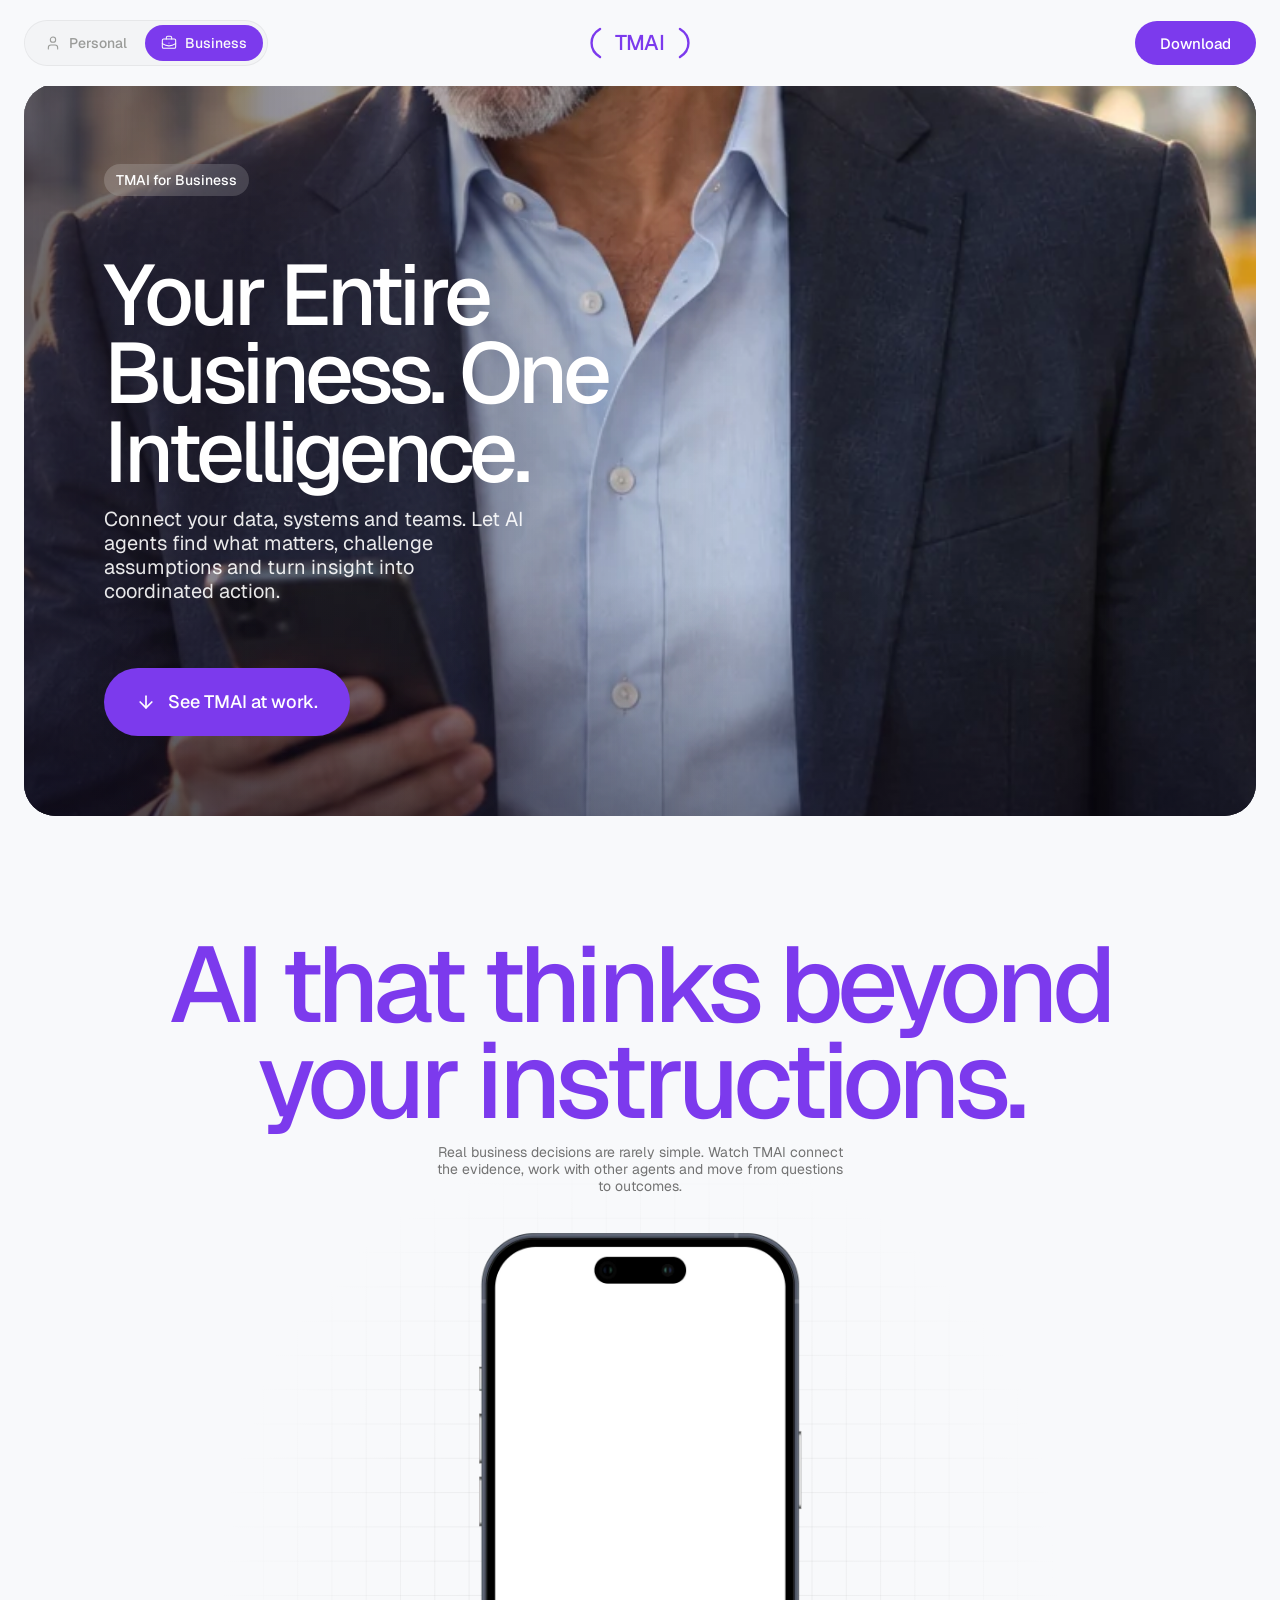
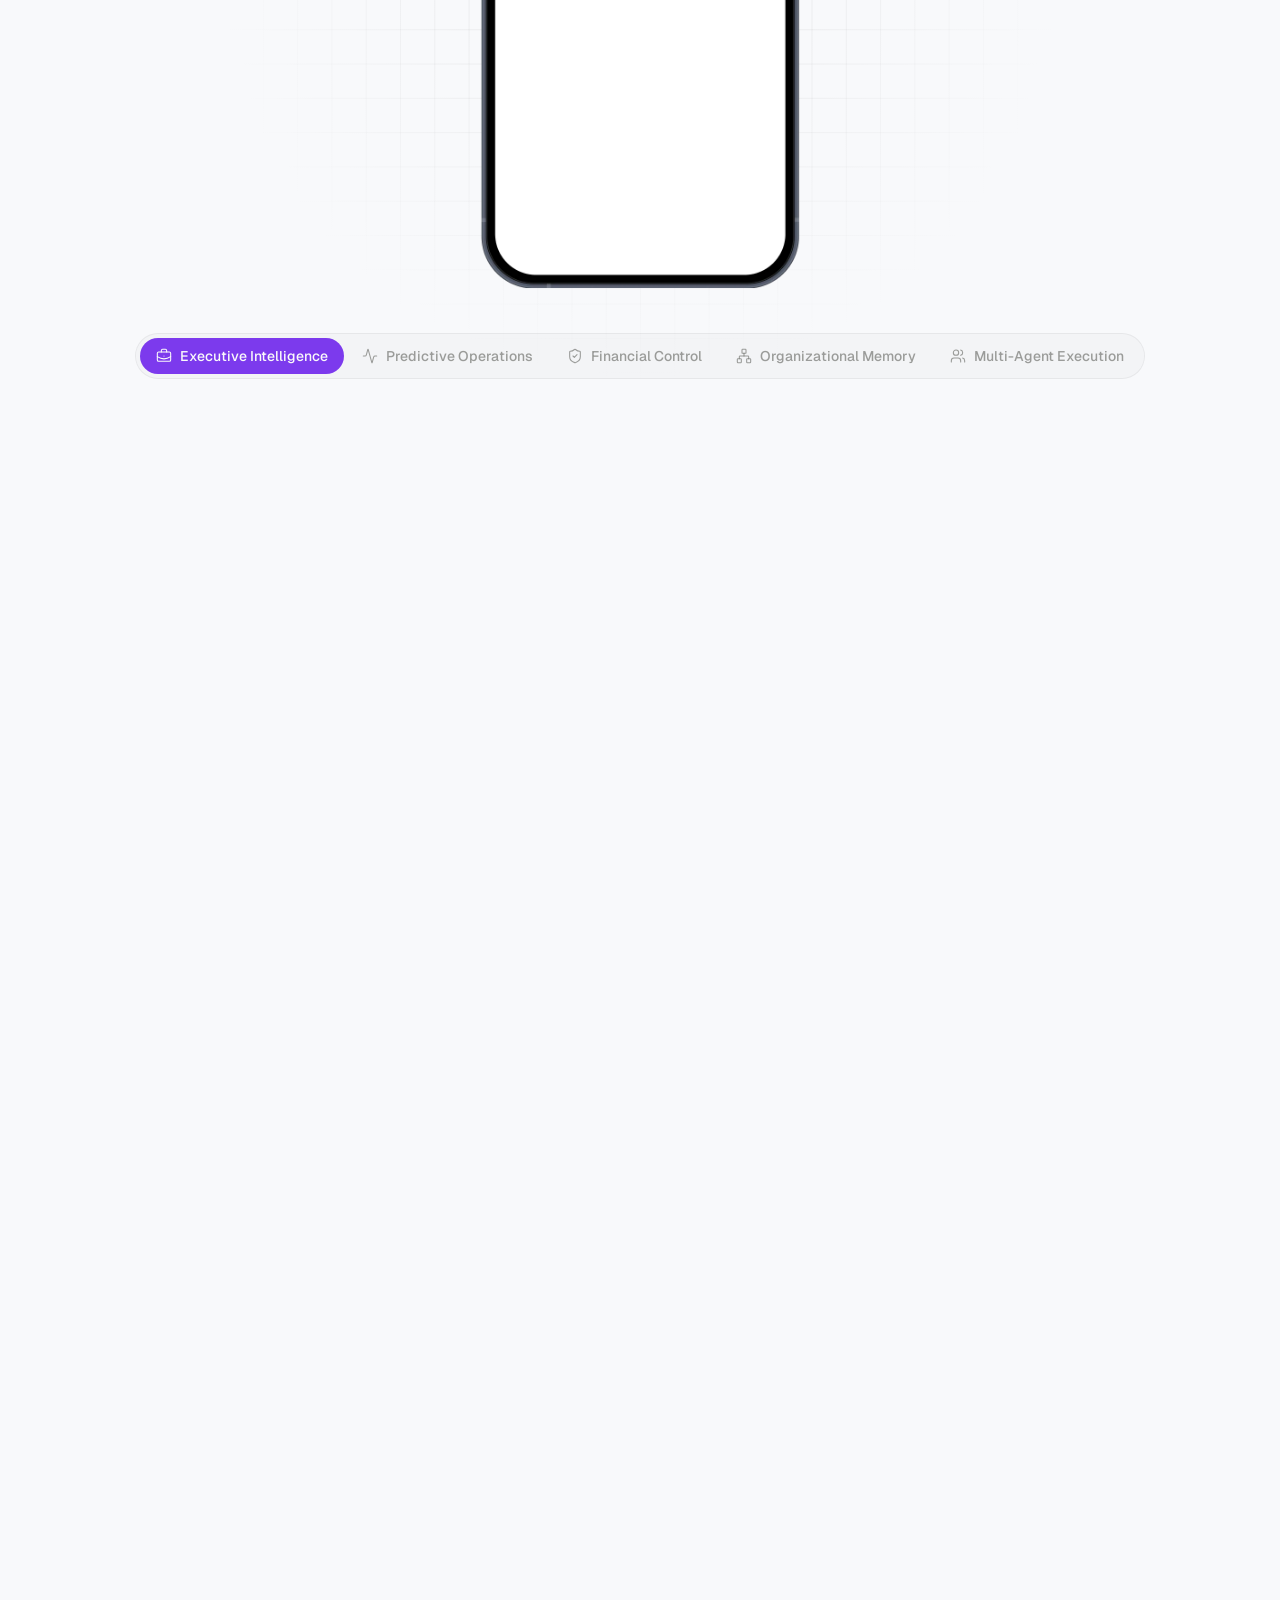
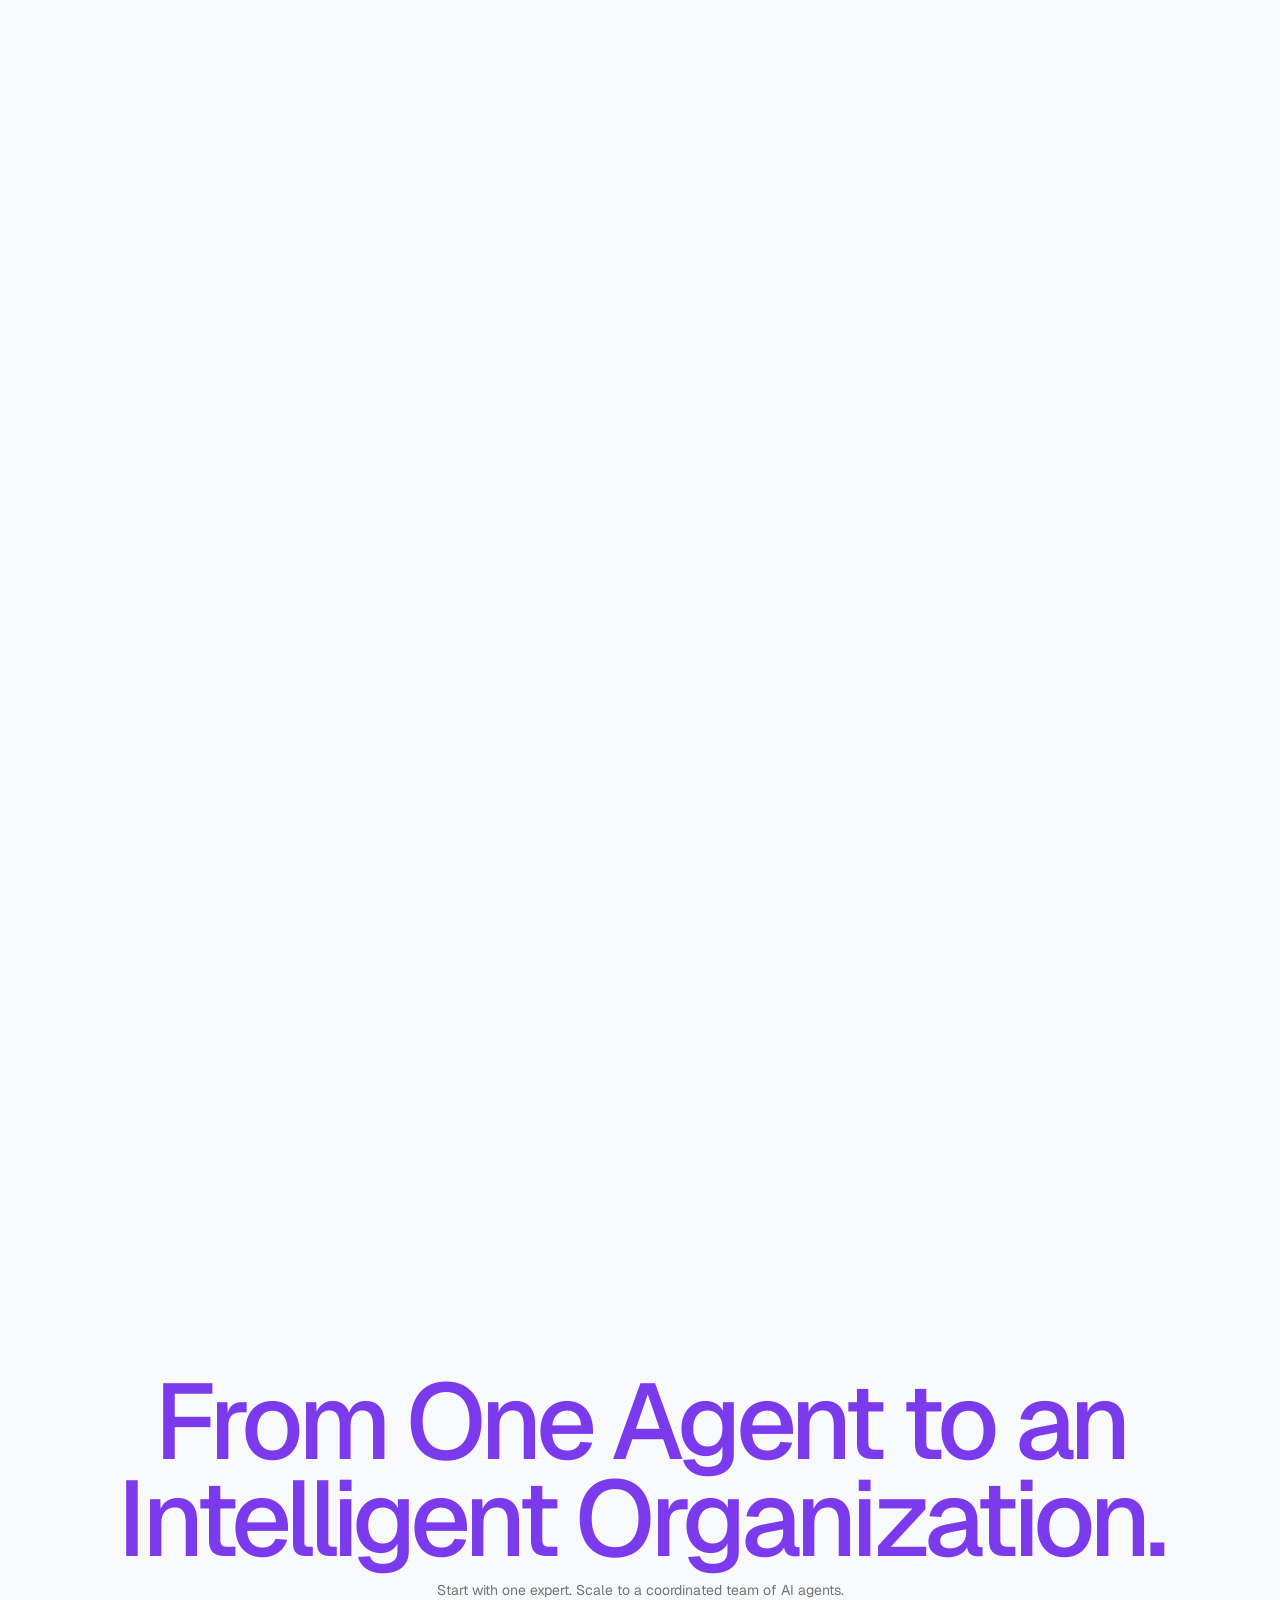
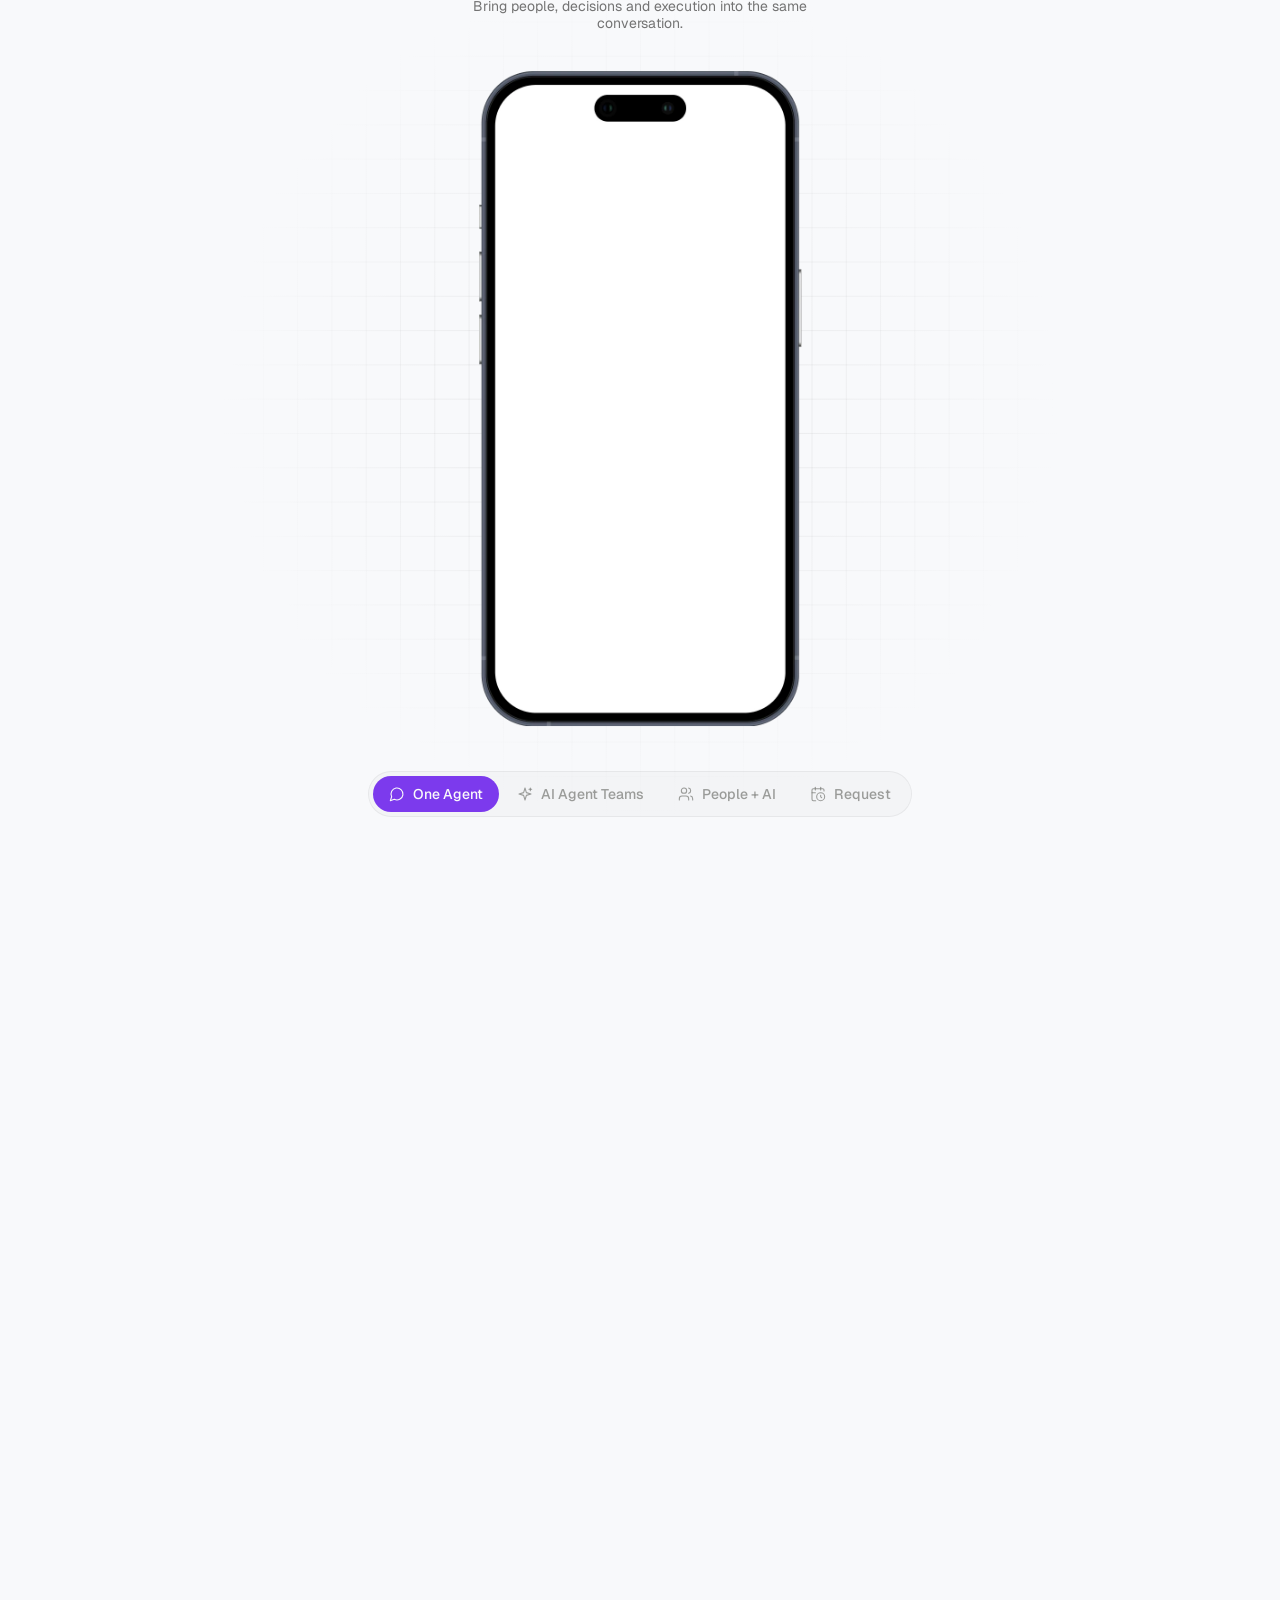
==== commit 71dbc9e5: "Business chats: name-text 6, text-widget 12, reply quote on a soft amber plate with 8 around it, wid" ====
--- a/business/index.html
+++ b/business/index.html
@@ -126,8 +126,8 @@
 <script>
 const hero=document.getElementById("top");
 TMAINav(hero);
-const AG_STORIES = {"base":"/images/ag/b2b/","chat":{"x":17.8,"y":104.05,"w":321,"h":496},"chromes":{"intro":"ph_intro1"},"tabs":[{"key":"exec","label":"Executive Intelligence","icon":"<path d=\"M12 12h.01\"/><path d=\"M16 6V4a2 2 0 0 0-2-2h-4a2 2 0 0 0-2 2v2\"/><path d=\"M22 13a18.15 18.15 0 0 1-20 0\"/><rect width=\"20\" height=\"14\" x=\"2\" y=\"6\" rx=\"2\"/>"},{"key":"ops","label":"Predictive Operations","icon":"<path d=\"M22 12h-2.48a2 2 0 0 0-1.93 1.46l-2.35 8.36a.25.25 0 0 1-.48 0L9.24 2.18a.25.25 0 0 0-.48 0l-2.35 8.36A2 2 0 0 1 4.49 12H2\"/>"},{"key":"fin","label":"Financial Control","icon":"<path d=\"M20 13c0 5-3.5 7.5-7.66 8.95a1 1 0 0 1-.67-.01C7.5 20.5 4 18 4 13V6a1 1 0 0 1 1-1c2 0 4.5-1.2 6.24-2.72a1.17 1.17 0 0 1 1.52 0C14.51 3.81 17 5 19 5a1 1 0 0 1 1 1z\"/><path d=\"m9 12 2 2 4-4\"/>"},{"key":"mem","label":"Organizational Memory","icon":"<rect x=\"16\" y=\"16\" width=\"6\" height=\"6\" rx=\"1\"/><rect x=\"2\" y=\"16\" width=\"6\" height=\"6\" rx=\"1\"/><rect x=\"9\" y=\"2\" width=\"6\" height=\"6\" rx=\"1\"/><path d=\"M5 16v-3a1 1 0 0 1 1-1h12a1 1 0 0 1 1 1v3\"/><path d=\"M12 12V8\"/>"},{"key":"multi","label":"Multi-Agent Execution","icon":"<path d=\"M16 21v-2a4 4 0 0 0-4-4H6a4 4 0 0 0-4 4v2\"/><circle cx=\"9\" cy=\"7\" r=\"4\"/><path d=\"M22 21v-2a4 4 0 0 0-3-3.87\"/><path d=\"M16 3.13a4 4 0 0 1 0 7.75\"/>"}],"frames":[{"id":"1212:21208","tab":"exec","chrome":"ph_exec","c":[["co_1212:21452",1000,691,280,54,"The CEO orders staff cuts"]],"l":[["The CEO orders staff cuts",1000,718,837,718]]},{"id":"1212:21463","tab":"exec","chrome":"ph_exec","c":[["co_1212:21728",1000,646,280,54,"TMAI disagrees"]],"l":[["TMAI disagrees",1000,673,863,673]]},{"id":"1212:21739","tab":"exec","chrome":"ph_exec","c":[["co_1272:36768",1000,508,280,186,"Cross-system analysis"]],"l":[["Cross-system analysis",1000,528,863,528]]},{"id":"1212:22099","tab":"exec","chrome":"ph_exec","c":[["co_1212:22457",1000,693,280,54,"CEO asks follow-up"]],"l":[["CEO asks follow-up",1000,720,837,720]]},{"id":"1212:22468","tab":"exec","chrome":"ph_exec_1","c":[["co_1212:22849",1000,702,280,54,"Agent joins"]],"l":[["Agent joins",1000,729,828,729]]},{"id":"1212:22860","tab":"exec","chrome":"ph_exec_1","c":[["co_1272:36788",1000,660,280,114,"Actionable response"]],"l":[["Actionable response",1000,680,863,680]]},{"id":"1222:23158","tab":"ops","chrome":"ph_ops","c":[["co_1222:23400",1000,702,280,82,"Proactive alert"]],"l":[["Proactive alert",1000,722,870,722]]},{"id":"1222:23415","tab":"ops","chrome":"ph_ops","c":[["co_1222:23664",1000,597,280,82,"An agent initiates contact"]],"l":[["An agent initiates contact",1000,617,863,617]]},{"id":"1222:23679","tab":"ops","chrome":"ph_ops","c":[["co_1222:23996",1000,536,280,130,"Sensor trend"]],"l":[["Sensor trend",1000,556,863,556]]},{"id":"1222:24016","tab":"ops","chrome":"ph_ops","c":[["co_1222:24347",1000,691,280,54,"Executive objection"]],"l":[["Executive objection",1000,718,837,718]]},{"id":"1222:24362","tab":"ops","chrome":"ph_ops_1","c":[["co_1222:24716",1000,702,280,102,"Agent invitations"]],"l":[["Agent invitations",1000,722,843,722]]},{"id":"1222:24731","tab":"ops","chrome":"ph_ops_1","c":[["co_1222:25125",1000,668,280,54,"Short replies"]],"l":[["Short replies",1000,695,863,695]]},{"id":"1222:25140","tab":"ops","chrome":"ph_ops_1","c":[["co_1272:36798",1000,525,280,114,"To preserve deadlines"]],"l":[["To preserve deadlines",1000,545,863,545]]},{"id":"1225:25314","tab":"fin","chrome":"ph_fin","c":[["co_1225:25553",1000,691,280,102,"Payment instruction"]],"l":[["Payment instruction",1000,711,837,711]]},{"id":"1225:25568","tab":"fin","chrome":"ph_fin","c":[["co_1225:25827",1000,668,280,82,"AI blocks"]],"l":[["AI blocks",1000,688,863,688]]},{"id":"1225:25842","tab":"fin","chrome":"ph_fin","c":[["co_1272:36778",1000,556,280,130,"TMAI detects a mismatch"]],"l":[["TMAI detects a mismatch",1000,576,863,576]]},{"id":"1225:26189","tab":"fin","chrome":"ph_fin","c":[["co_1225:26530",1000,693,280,54,"CFO requests Legal"]],"l":[["CFO requests Legal",1000,720,837,720]]},{"id":"1225:26545","tab":"fin","chrome":"ph_fin_1","c":[["co_1225:26889",1000,702,280,54,"TMAI consults Legal"]],"l":[["TMAI consults Legal",1000,729,776,729]]},{"id":"1225:26904","tab":"fin","chrome":"ph_fin_1","c":[["co_1225:27268",1000,660,280,54,"Legal Agent responds"]],"l":[["Legal Agent responds",1000,687,863,687]]},{"id":"1225:27283","tab":"fin","chrome":"ph_fin_1","c":[["co_1272:36808",1000,550,280,150,"Approval card"]],"l":[["Approval card",1000,570,863,570]]},{"id":"1241:29340","tab":"mem","chrome":"ph_mem","c":[["co_1241:29385",1000,691,280,74,"Leadership asks why regional expansion failed"]],"l":[["Leadership asks why regional expansion failed",1000,718,863,718]]},{"id":"1241:29612","tab":"mem","chrome":"ph_mem","c":[["co_1241:29657",1000,668,280,122,"Trace response"]],"l":[["Trace response",1000,688,863,688]]},{"id":"1241:29904","tab":"mem","chrome":"ph_mem","c":[["co_1241:29949",1000,541,280,54,"Knowledge graph"]],"l":[["Knowledge graph",1000,568,863,568]]},{"id":"1241:30314","tab":"mem","chrome":"ph_mem","c":[["co_1241:30359",1000,602,280,102,"Three findings"]],"l":[["Three findings",1000,622,863,622]]},{"id":"1241:30794","tab":"mem","chrome":"ph_mem","c":[["co_1241:30839",1000,609,280,54,"Evidence card"]],"l":[["Evidence card",1000,636,863,636]]},{"id":"1241:31344","tab":"mem","chrome":"ph_mem","c":[["co_1241:31389",1000,685,280,54,"Counterfactual follow-up"]],"l":[["Counterfactual follow-up",1000,712,863,712]]},{"id":"1241:31908","tab":"mem","chrome":"ph_mem","c":[["co_1241:31953",1000,660,280,74,"Distinguish documented facts from assumptions"]],"l":[["Distinguish documented facts from assumptions",1000,687,863,687]]},{"id":"1244:34491","tab":"multi","chrome":"ph_multi","c":[["co_1244:34536",1000,691,280,82,"CEO goal"]],"l":[["CEO goal",1000,711,863,711]]},{"id":"1244:34763","tab":"multi","chrome":"ph_multi","c":[["co_1244:34808",1000,668,280,54,"Strategy Agent"]],"l":[["Strategy Agent",1000,695,863,695]]},{"id":"1244:35055","tab":"multi","chrome":"ph_multi_1","c":[["co_1244:35100",1000,702,280,54,"Specialist agents appear"]],"l":[["Specialist agents appear",1000,729,863,729]]},{"id":"1244:35350","tab":"multi","chrome":"ph_multi_1","c":[["co_1244:35395",1000,668,280,102,"Agents challenge the assumptions"]],"l":[["Agents challenge the assumptions",1000,688,863,688]]},{"id":"1244:35685","tab":"multi","chrome":"ph_multi_1","c":[["co_1244:35730",1000,685,280,54,"CEO pushes back"]],"l":[["CEO pushes back",1000,712,863,712]]},{"id":"1244:36034","tab":"multi","chrome":"ph_multi_1","c":[["co_1244:36079",1000,660,280,54,"Subject to validation"]],"l":[["Subject to validation",1000,687,863,687]]},{"id":"1244:36403","tab":"multi","chrome":"ph_multi_1","c":[["co_1244:36448",1000,520,280,102,"Agent agreement"]],"l":[["Agent agreement",1000,540,863,540]]}],"meta":{"co_1222:24716":{"w":280,"h":102,"pad":4},"ops_01_marcus":{"w":282,"h":234,"pad":5},"multi_02_daniel":{"w":282,"h":94,"pad":5},"ops_00_sys":{"w":49,"h":28,"pad":4},"co_1244:34808":{"w":280,"h":54,"pad":4},"co_1212:22849":{"w":280,"h":54,"pad":4},"co_1225:25827":{"w":280,"h":82,"pad":4},"ops_08_marcus":{"w":282,"h":390,"pad":5},"co_1244:35395":{"w":280,"h":102,"pad":4},"co_1225:26530":{"w":280,"h":54,"pad":4},"co_1244:35100":{"w":280,"h":54,"pad":4},"fin_00_sys":{"w":49,"h":28,"pad":4},"mem_06_you_ceo":{"w":282,"h":58,"pad":4},"multi_01_you_ceo":{"w":282,"h":58,"pad":4},"co_1225:25553":{"w":280,"h":102,"pad":4},"exec_04_you_ceo":{"w":282,"h":42,"pad":4},"multi_06_you_ceo":{"w":282,"h":58,"pad":4},"co_1272:36788":{"w":280,"h":114,"pad":4},"ph_mem":{"w":357,"h":724,"pad":0},"ph_fin":{"w":357,"h":724,"pad":0},"fin_07_ethan":{"w":282,"h":316,"pad":5},"co_1212:22457":{"w":280,"h":54,"pad":4},"multi_04_grace":{"w":282,"h":94,"pad":5},"exec_05_rachel":{"w":282,"h":94,"pad":5},"co_1241:29949":{"w":280,"h":54,"pad":4},"mem_03_olivia":{"w":282,"h":347,"pad":5},"co_1212:21728":{"w":280,"h":54,"pad":4},"fin_06_grace":{"w":282,"h":110,"pad":5},"co_1222:23996":{"w":280,"h":130,"pad":4},"mem_02_olivia":{"w":282,"h":94,"pad":5},"multi_05_ethan":{"w":282,"h":94,"pad":5},"co_1222:23664":{"w":280,"h":82,"pad":4},"fin_02_ethan":{"w":282,"h":94,"pad":5},"co_1241:29385":{"w":280,"h":74,"pad":4},"exec_07_marcus":{"w":282,"h":94,"pad":5},"ph_fin_1":{"w":357,"h":724,"pad":0},"co_1241:30359":{"w":280,"h":102,"pad":4},"ph_multi_1":{"w":357,"h":724,"pad":0},"mem_05_olivia":{"w":282,"h":211,"pad":5},"exec_06_sys":{"w":213,"h":28,"pad":4},"mem_00_sys":{"w":49,"h":28,"pad":4},"co_1272:36798":{"w":280,"h":114,"pad":4},"nt_ops":{"w":295,"h":89,"pad":29},"fin_05_sys":{"w":109,"h":28,"pad":4},"co_1222:25125":{"w":280,"h":54,"pad":4},"ops_05_sys":{"w":245,"h":28,"pad":4},"co_1212:21452":{"w":280,"h":54,"pad":4},"co_1225:26889":{"w":280,"h":54,"pad":4},"multi_03_sys":{"w":269,"h":28,"pad":4},"ops_03_you_ceo":{"w":282,"h":58,"pad":4},"co_1241:31389":{"w":280,"h":54,"pad":4},"exec_01_you_ceo":{"w":282,"h":58,"pad":4},"co_1241:30839":{"w":280,"h":54,"pad":4},"multi_07_marcus":{"w":282,"h":94,"pad":5},"co_1244:36448":{"w":280,"h":102,"pad":4},"mem_07_olivia":{"w":282,"h":110,"pad":5},"ops_02_marcus":{"w":282,"h":357,"pad":5},"co_1272:36808":{"w":280,"h":150,"pad":4},"ops_06_tom":{"w":282,"h":94,"pad":5},"co_1241:31953":{"w":280,"h":74,"pad":4},"co_1244:36079":{"w":280,"h":54,"pad":4},"exec_00_sys":{"w":49,"h":28,"pad":4},"multi_00_sys":{"w":49,"h":28,"pad":4},"exec_02_rachel":{"w":282,"h":138,"pad":5},"mem_04_olivia":{"w":282,"h":236,"pad":5},"co_1222:24347":{"w":280,"h":54,"pad":4},"mem_01_you_ceo":{"w":282,"h":58,"pad":4},"ops_02_marcus_v1":{"w":282,"h":360,"pad":5},"fin_03_ethan":{"w":282,"h":312,"pad":5},"co_1222:23400":{"w":280,"h":82,"pad":4},"multi_08_daniel":{"w":282,"h":434,"pad":4},"ph_exec_1":{"w":357,"h":724,"pad":0},"ph_ops_1":{"w":357,"h":724,"pad":0},"co_1272:36768":{"w":280,"h":186,"pad":4},"ops_01_marcus_v1":{"w":282,"h":237,"pad":4},"ph_intro1":{"w":357,"h":724,"pad":0},"co_1272:36778":{"w":280,"h":130,"pad":4},"ops_07_nina":{"w":282,"h":94,"pad":5},"co_1225:27268":{"w":280,"h":54,"pad":4},"co_1244:35730":{"w":280,"h":54,"pad":4},"ph_exec":{"w":357,"h":724,"pad":0},"fin_01_you_cfo":{"w":282,"h":58,"pad":4},"co_1241:29657":{"w":280,"h":122,"pad":4},"co_1244:34536":{"w":280,"h":82,"pad":4},"ph_ops":{"w":357,"h":724,"pad":0},"ph_multi":{"w":357,"h":724,"pad":0},"ops_04_marcus":{"w":282,"h":94,"pad":5},"exec_03_rachel":{"w":282,"h":407,"pad":5},"fin_04_you_cfo":{"w":282,"h":42,"pad":4}},"start":{"exec":["exec_00_sys"],"ops":["ops_00_sys"],"fin":["fin_00_sys"],"mem":["mem_00_sys"],"multi":["multi_00_sys"]},"ops":{"1212:21208":[["me","exec_01_you_ceo"]],"1212:21463":[["typing","exec_02_rachel"],["wait",1100],["reply","exec_02_rachel"]],"1212:21739":[["typing","exec_03_rachel"],["wait",1300],["reply","exec_03_rachel"]],"1212:22099":[["me","exec_04_you_ceo"]],"1212:22468":[["typing","exec_05_rachel"],["wait",1100],["reply","exec_05_rachel"],["wait",900],["chrome","ph_exec_1"],["add","exec_06_sys"]],"1212:22860":[["typing","exec_07_marcus"],["wait",1100],["reply","exec_07_marcus"]],"1222:23158":[["wait",300],["notif",["nt_ops",573,212.8]]],"1222:23415":[["unnotif"],["typing","ops_01_marcus"],["wait",1300],["reply","ops_01_marcus"]],"1222:23679":[["typing","ops_02_marcus"],["wait",1300],["reply","ops_02_marcus"]],"1222:24016":[["me","ops_03_you_ceo"]],"1222:24362":[["state","ops_01_marcus","ops_01_marcus_v1",240],["typing","ops_04_marcus"],["wait",1100],["reply","ops_04_marcus"],["wait",900],["chrome","ph_ops_1"],["add","ops_05_sys"]],"1222:24731":[["state","ops_02_marcus","ops_02_marcus_v1",240],["typing","ops_06_tom"],["wait",1100],["reply","ops_06_tom"],["wait",900],["typing","ops_07_nina"],["wait",1100],["reply","ops_07_nina"]],"1222:25140":[["typing","ops_08_marcus"],["wait",1300],["reply","ops_08_marcus"]],"1225:25314":[["me","fin_01_you_cfo"]],"1225:25568":[["typing","fin_02_ethan"],["wait",1100],["reply","fin_02_ethan"]],"1225:25842":[["typing","fin_03_ethan"],["wait",1300],["reply","fin_03_ethan"]],"1225:26189":[["me","fin_04_you_cfo"]],"1225:26545":[["chrome","ph_fin_1"],["add","fin_05_sys"]],"1225:26904":[["typing","fin_06_grace"],["wait",1100],["reply","fin_06_grace"]],"1225:27283":[["typing","fin_07_ethan"],["wait",1300],["reply","fin_07_ethan"]],"1241:29340":[["me","mem_01_you_ceo"]],"1241:29612":[["typing","mem_02_olivia"],["wait",1100],["reply","mem_02_olivia"]],"1241:29904":[["typing","mem_03_olivia"],["wait",1300],["reply","mem_03_olivia"]],"1241:30314":[["typing","mem_04_olivia"],["wait",1300],["reply","mem_04_olivia"]],"1241:30794":[["typing","mem_05_olivia"],["wait",1300],["reply","mem_05_olivia"]],"1241:31344":[["me","mem_06_you_ceo"]],"1241:31908":[["typing","mem_07_olivia"],["wait",1100],["reply","mem_07_olivia"]],"1244:34491":[["me","multi_01_you_ceo"]],"1244:34763":[["typing","multi_02_daniel"],["wait",1100],["reply","multi_02_daniel"]],"1244:35055":[["chrome","ph_multi_1"],["add","multi_03_sys"]],"1244:35350":[["typing","multi_04_grace"],["wait",1100],["reply","multi_04_grace"],["wait",900],["typing","multi_05_ethan"],["wait",1100],["reply","multi_05_ethan"]],"1244:35685":[["me","multi_06_you_ceo"]],"1244:36034":[["typing","multi_07_marcus"],["wait",1100],["reply","multi_07_marcus"]],"1244:36403":[["typing","multi_08_daniel"],["wait",1300],["reply","multi_08_daniel"]]},"hold":{"1212:21208":2400,"1212:21463":2800,"1212:21739":3600,"1212:22099":2400,"1212:22468":2800,"1212:22860":2800,"1222:23158":3200,"1222:23415":3600,"1222:23679":3600,"1222:24016":2400,"1222:24362":2800,"1222:24731":2800,"1222:25140":3600,"1225:25314":2400,"1225:25568":2800,"1225:25842":3600,"1225:26189":2400,"1225:26545":2800,"1225:26904":2800,"1225:27283":3600,"1241:29340":2400,"1241:29612":2800,"1241:29904":3600,"1241:30314":3600,"1241:30794":3600,"1241:31344":2400,"1241:31908":2800,"1244:34491":2400,"1244:34763":2800,"1244:35055":2800,"1244:35350":2800,"1244:35685":2400,"1244:36034":2800,"1244:36403":3600},"tabsLabel":"Choose a story","purpleBody":false};
-const AG_HOW = {"base":"/images/ag/b2b/","chat":{"x":17.8,"y":104.05,"w":321,"h":496},"chromes":{"intro":"ph_intro2","req":"ph_final"},"tabs":[{"key":"m1","label":"One Agent","icon":"<path d=\"M7.9 20A9 9 0 1 0 4 16.1L2 22Z\"/>"},{"key":"m2","label":"AI Agent Teams","icon":"<path d=\"M9.94 14.06 12 21l2.06-6.94L21 12l-6.94-2.06L12 3 9.94 9.94 3 12Z\"/><path d=\"M20 3v4\"/><path d=\"M22 5h-4\"/>"},{"key":"m3","label":"People + AI","icon":"<path d=\"M16 21v-2a4 4 0 0 0-4-4H6a4 4 0 0 0-4 4v2\"/><circle cx=\"9\" cy=\"7\" r=\"4\"/><path d=\"M22 21v-2a4 4 0 0 0-3-3.87\"/><path d=\"M16 3.13a4 4 0 0 1 0 7.75\"/>"},{"key":"req","label":"Request","icon":"<path d=\"M21 7.5V6a2 2 0 0 0-2-2H5a2 2 0 0 0-2 2v14a2 2 0 0 0 2 2h3.5\"/><path d=\"M16 2v4\"/><path d=\"M8 2v4\"/><path d=\"M3 10h5\"/><path d=\"M17.5 17.5 16 16.3V14\"/><circle cx=\"16\" cy=\"16\" r=\"6\"/>","final":true}],"frames":[{"id":"1260:34428","tab":"m1","chrome":"ph_m1","c":[["pr_1296:37233",960,464,340,96,"How it works","proc"]],"l":[]},{"id":"1260:34702","tab":"m1","chrome":"ph_m1","c":[["pr_1296:37243",960,430,340,164,"How it works","proc"]],"l":[]},{"id":"1260:35008","tab":"m1","chrome":"ph_m1","c":[["pr_1296:37266",960,430,340,164,"How it works","proc"]],"l":[]},{"id":"1260:35372","tab":"m1","chrome":"ph_m1","c":[["pr_1296:37289",960,398,340,228,"How it works","proc"]],"l":[]},{"id":"1260:35762","tab":"m2","chrome":"ph_m2","c":[["pr_1296:37319",960,464,340,96,"How it works","proc"]],"l":[]},{"id":"1260:36052","tab":"m2","chrome":"ph_m2","c":[["pr_1296:37329",960,431,340,162,"How it works","proc"]],"l":[]},{"id":"1260:36376","tab":"m2","chrome":"ph_m2_1","c":[["pr_1296:37355",960,431,340,162,"How it works","proc"]],"l":[]},{"id":"1260:36720","tab":"m2","chrome":"ph_m2_1","c":[["pr_1296:37381",960,431,340,162,"How it works","proc"]],"l":[]},{"id":"1260:37084","tab":"m2","chrome":"ph_m2_1","c":[["pr_1296:37407",960,397,340,230,"How it works","proc"]],"l":[]},{"id":"1260:37468","tab":"m2","chrome":"ph_m2_1","c":[["pr_1296:37444",960,365,340,314,"How it works","proc"]],"l":[]},{"id":"1260:37902","tab":"m3","chrome":"ph_m3","c":[["pr_1296:37488",960,431,340,162,"How it works","proc"]],"l":[]},{"id":"1260:38204","tab":"m3","chrome":"ph_m3","c":[["pr_1296:37514",960,431,340,162,"How it works","proc"]],"l":[]},{"id":"1260:38526","tab":"m3","chrome":"ph_m3","c":[["pr_1296:37540",960,399,340,226,"How it works","proc"]],"l":[]},{"id":"1260:38874","tab":"m3","chrome":"ph_m3","c":[["pr_1296:37573",960,383,340,324,"How it works","proc"]],"l":[]},{"id":"1260:39246","tab":"m3","chrome":"ph_m3","c":[["pr_1296:37611",960,335,340,420,"How it works","proc"]],"l":[]}],"meta":{"pr_1296:37488":{"w":340,"h":162,"pad":4},"m3_04_cfo":{"w":282,"h":95,"pad":5},"m1_04_sophie":{"w":282,"h":110,"pad":5},"m1_00_sys":{"w":49,"h":28,"pad":4},"pr_1296:37355":{"w":340,"h":162,"pad":4},"m2_05_adam":{"w":282,"h":94,"pad":5},"m2_01_you":{"w":282,"h":58,"pad":4},"pr_1296:37233":{"w":340,"h":96,"pad":4},"m3_03_ethan":{"w":282,"h":94,"pad":5},"m2_04_jake":{"w":282,"h":94,"pad":5},"ph_final":{"w":357,"h":724,"pad":0},"ph_m1":{"w":357,"h":724,"pad":0},"pr_1296:37444":{"w":340,"h":314,"pad":4},"m3_05_marcus":{"w":282,"h":94,"pad":5},"ph_m3":{"w":357,"h":724,"pad":0},"m3_02_marcus":{"w":282,"h":94,"pad":5},"ph_intro2":{"w":357,"h":724,"pad":0},"ph_m2_1":{"w":357,"h":724,"pad":0},"pr_1296:37514":{"w":340,"h":162,"pad":4},"m2_06_adam":{"w":282,"h":218,"pad":5},"pr_1296:37540":{"w":340,"h":226,"pad":4},"pr_1296:37611":{"w":340,"h":420,"pad":4},"ph_m2":{"w":357,"h":724,"pad":0},"m1_02_sophie":{"w":282,"h":193,"pad":5},"pr_1296:37289":{"w":340,"h":228,"pad":4},"pr_1296:37266":{"w":340,"h":164,"pad":4},"pr_1296:37329":{"w":340,"h":162,"pad":4},"m1_03_sophie":{"w":282,"h":362,"pad":5},"m2_02_adam":{"w":282,"h":94,"pad":5},"pr_1296:37381":{"w":340,"h":162,"pad":4},"pr_1296:37319":{"w":340,"h":96,"pad":4},"m2_03_ethan":{"w":282,"h":94,"pad":5},"m3_00_sys":{"w":49,"h":28,"pad":4},"pr_1296:37407":{"w":340,"h":230,"pad":4},"pr_1296:37573":{"w":340,"h":324,"pad":4},"pr_1296:37243":{"w":340,"h":164,"pad":4},"m1_01_you":{"w":282,"h":58,"pad":4},"m2_00_sys":{"w":49,"h":28,"pad":4},"m3_01_you":{"w":282,"h":58,"pad":4}},"start":{"m1":["m1_00_sys"],"m2":["m2_00_sys"],"m3":["m3_00_sys"]},"ops":{"1260:34428":[["me","m1_01_you"]],"1260:34702":[["typing","m1_02_sophie"],["wait",1300],["reply","m1_02_sophie"]],"1260:35008":[["typing","m1_03_sophie"],["wait",1300],["reply","m1_03_sophie"]],"1260:35372":[["typing","m1_04_sophie"],["wait",1100],["reply","m1_04_sophie"]],"1260:35762":[["me","m2_01_you"]],"1260:36052":[["typing","m2_02_adam"],["wait",1100],["reply","m2_02_adam"]],"1260:36376":[["chrome","ph_m2_1"],["typing","m2_03_ethan"],["wait",1100],["reply","m2_03_ethan"]],"1260:36720":[["typing","m2_04_jake"],["wait",1100],["reply","m2_04_jake"]],"1260:37084":[["typing","m2_05_adam"],["wait",1100],["reply","m2_05_adam"]],"1260:37468":[["typing","m2_06_adam"],["wait",1300],["reply","m2_06_adam"]],"1260:37902":[["me","m3_01_you"]],"1260:38204":[["typing","m3_02_marcus"],["wait",1100],["reply","m3_02_marcus"]],"1260:38526":[["typing","m3_03_ethan"],["wait",1100],["reply","m3_03_ethan"]],"1260:38874":[["typing","m3_04_cfo"],["wait",1100],["reply","m3_04_cfo"]],"1260:39246":[["typing","m3_05_marcus"],["wait",1100],["reply","m3_05_marcus"]]},"hold":{"1260:34428":2400,"1260:34702":2800,"1260:35008":3600,"1260:35372":2800,"1260:35762":2400,"1260:36052":2800,"1260:36376":2800,"1260:36720":2800,"1260:37084":2800,"1260:37468":3600,"1260:37902":2400,"1260:38204":2800,"1260:38526":2800,"1260:38874":2800,"1260:39246":2800},"tabsLabel":"How TMAI works","mobileFinalHeight":88};
+const AG_STORIES = {"base":"/images/ag/b2b/","chat":{"x":17.8,"y":104.05,"w":321,"h":496},"chromes":{"intro":"ph_intro1"},"tabs":[{"key":"exec","label":"Executive Intelligence","icon":"<path d=\"M12 12h.01\"/><path d=\"M16 6V4a2 2 0 0 0-2-2h-4a2 2 0 0 0-2 2v2\"/><path d=\"M22 13a18.15 18.15 0 0 1-20 0\"/><rect width=\"20\" height=\"14\" x=\"2\" y=\"6\" rx=\"2\"/>"},{"key":"ops","label":"Predictive Operations","icon":"<path d=\"M22 12h-2.48a2 2 0 0 0-1.93 1.46l-2.35 8.36a.25.25 0 0 1-.48 0L9.24 2.18a.25.25 0 0 0-.48 0l-2.35 8.36A2 2 0 0 1 4.49 12H2\"/>"},{"key":"fin","label":"Financial Control","icon":"<path d=\"M20 13c0 5-3.5 7.5-7.66 8.95a1 1 0 0 1-.67-.01C7.5 20.5 4 18 4 13V6a1 1 0 0 1 1-1c2 0 4.5-1.2 6.24-2.72a1.17 1.17 0 0 1 1.52 0C14.51 3.81 17 5 19 5a1 1 0 0 1 1 1z\"/><path d=\"m9 12 2 2 4-4\"/>"},{"key":"mem","label":"Organizational Memory","icon":"<rect x=\"16\" y=\"16\" width=\"6\" height=\"6\" rx=\"1\"/><rect x=\"2\" y=\"16\" width=\"6\" height=\"6\" rx=\"1\"/><rect x=\"9\" y=\"2\" width=\"6\" height=\"6\" rx=\"1\"/><path d=\"M5 16v-3a1 1 0 0 1 1-1h12a1 1 0 0 1 1 1v3\"/><path d=\"M12 12V8\"/>"},{"key":"multi","label":"Multi-Agent Execution","icon":"<path d=\"M16 21v-2a4 4 0 0 0-4-4H6a4 4 0 0 0-4 4v2\"/><circle cx=\"9\" cy=\"7\" r=\"4\"/><path d=\"M22 21v-2a4 4 0 0 0-3-3.87\"/><path d=\"M16 3.13a4 4 0 0 1 0 7.75\"/>"}],"frames":[{"id":"1212:21208","tab":"exec","chrome":"ph_exec","c":[["co_1212:21452",1000,691,280,54,"The CEO orders staff cuts"]],"l":[["The CEO orders staff cuts",1000,718,837,718]]},{"id":"1212:21463","tab":"exec","chrome":"ph_exec","c":[["co_1212:21728",1000,646,280,54,"TMAI disagrees"]],"l":[["TMAI disagrees",1000,673,863,673]]},{"id":"1212:21739","tab":"exec","chrome":"ph_exec","c":[["co_1272:36768",1000,508,280,186,"Cross-system analysis"]],"l":[["Cross-system analysis",1000,528,863,528]]},{"id":"1212:22099","tab":"exec","chrome":"ph_exec","c":[["co_1212:22457",1000,693,280,54,"CEO asks follow-up"]],"l":[["CEO asks follow-up",1000,720,837,720]]},{"id":"1212:22468","tab":"exec","chrome":"ph_exec_1","c":[["co_1212:22849",1000,702,280,54,"Agent joins"]],"l":[["Agent joins",1000,729,828,729]]},{"id":"1212:22860","tab":"exec","chrome":"ph_exec_1","c":[["co_1272:36788",1000,660,280,114,"Actionable response"]],"l":[["Actionable response",1000,680,863,680]]},{"id":"1222:23158","tab":"ops","chrome":"ph_ops","c":[["co_1222:23400",1000,702,280,82,"Proactive alert"]],"l":[["Proactive alert",1000,722,870,722]]},{"id":"1222:23415","tab":"ops","chrome":"ph_ops","c":[["co_1222:23664",1000,597,280,82,"An agent initiates contact"]],"l":[["An agent initiates contact",1000,617,863,617]]},{"id":"1222:23679","tab":"ops","chrome":"ph_ops","c":[["co_1222:23996",1000,536,280,130,"Sensor trend"]],"l":[["Sensor trend",1000,556,863,556]]},{"id":"1222:24016","tab":"ops","chrome":"ph_ops","c":[["co_1222:24347",1000,691,280,54,"Executive objection"]],"l":[["Executive objection",1000,718,837,718]]},{"id":"1222:24362","tab":"ops","chrome":"ph_ops_1","c":[["co_1222:24716",1000,702,280,102,"Agent invitations"]],"l":[["Agent invitations",1000,722,843,722]]},{"id":"1222:24731","tab":"ops","chrome":"ph_ops_1","c":[["co_1222:25125",1000,668,280,54,"Short replies"]],"l":[["Short replies",1000,695,863,695]]},{"id":"1222:25140","tab":"ops","chrome":"ph_ops_1","c":[["co_1272:36798",1000,525,280,114,"To preserve deadlines"]],"l":[["To preserve deadlines",1000,545,863,545]]},{"id":"1225:25314","tab":"fin","chrome":"ph_fin","c":[["co_1225:25553",1000,691,280,102,"Payment instruction"]],"l":[["Payment instruction",1000,711,837,711]]},{"id":"1225:25568","tab":"fin","chrome":"ph_fin","c":[["co_1225:25827",1000,668,280,82,"AI blocks"]],"l":[["AI blocks",1000,688,863,688]]},{"id":"1225:25842","tab":"fin","chrome":"ph_fin","c":[["co_1272:36778",1000,556,280,130,"TMAI detects a mismatch"]],"l":[["TMAI detects a mismatch",1000,576,863,576]]},{"id":"1225:26189","tab":"fin","chrome":"ph_fin","c":[["co_1225:26530",1000,693,280,54,"CFO requests Legal"]],"l":[["CFO requests Legal",1000,720,837,720]]},{"id":"1225:26545","tab":"fin","chrome":"ph_fin_1","c":[["co_1225:26889",1000,702,280,54,"TMAI consults Legal"]],"l":[["TMAI consults Legal",1000,729,776,729]]},{"id":"1225:26904","tab":"fin","chrome":"ph_fin_1","c":[["co_1225:27268",1000,660,280,54,"Legal Agent responds"]],"l":[["Legal Agent responds",1000,687,863,687]]},{"id":"1225:27283","tab":"fin","chrome":"ph_fin_1","c":[["co_1272:36808",1000,550,280,150,"Approval card"]],"l":[["Approval card",1000,570,863,570]]},{"id":"1241:29340","tab":"mem","chrome":"ph_mem","c":[["co_1241:29385",1000,691,280,74,"Leadership asks why regional expansion failed"]],"l":[["Leadership asks why regional expansion failed",1000,718,863,718]]},{"id":"1241:29612","tab":"mem","chrome":"ph_mem","c":[["co_1241:29657",1000,668,280,122,"Trace response"]],"l":[["Trace response",1000,688,863,688]]},{"id":"1241:29904","tab":"mem","chrome":"ph_mem","c":[["co_1241:29949",1000,541,280,54,"Knowledge graph"]],"l":[["Knowledge graph",1000,568,863,568]]},{"id":"1241:30314","tab":"mem","chrome":"ph_mem","c":[["co_1241:30359",1000,602,280,102,"Three findings"]],"l":[["Three findings",1000,622,863,622]]},{"id":"1241:30794","tab":"mem","chrome":"ph_mem","c":[["co_1241:30839",1000,609,280,54,"Evidence card"]],"l":[["Evidence card",1000,636,863,636]]},{"id":"1241:31344","tab":"mem","chrome":"ph_mem","c":[["co_1241:31389",1000,685,280,54,"Counterfactual follow-up"]],"l":[["Counterfactual follow-up",1000,712,863,712]]},{"id":"1241:31908","tab":"mem","chrome":"ph_mem","c":[["co_1241:31953",1000,660,280,74,"Distinguish documented facts from assumptions"]],"l":[["Distinguish documented facts from assumptions",1000,687,863,687]]},{"id":"1244:34491","tab":"multi","chrome":"ph_multi","c":[["co_1244:34536",1000,691,280,82,"CEO goal"]],"l":[["CEO goal",1000,711,863,711]]},{"id":"1244:34763","tab":"multi","chrome":"ph_multi","c":[["co_1244:34808",1000,668,280,54,"Strategy Agent"]],"l":[["Strategy Agent",1000,695,863,695]]},{"id":"1244:35055","tab":"multi","chrome":"ph_multi_1","c":[["co_1244:35100",1000,702,280,54,"Specialist agents appear"]],"l":[["Specialist agents appear",1000,729,863,729]]},{"id":"1244:35350","tab":"multi","chrome":"ph_multi_1","c":[["co_1244:35395",1000,668,280,102,"Agents challenge the assumptions"]],"l":[["Agents challenge the assumptions",1000,688,863,688]]},{"id":"1244:35685","tab":"multi","chrome":"ph_multi_1","c":[["co_1244:35730",1000,685,280,54,"CEO pushes back"]],"l":[["CEO pushes back",1000,712,863,712]]},{"id":"1244:36034","tab":"multi","chrome":"ph_multi_1","c":[["co_1244:36079",1000,660,280,54,"Subject to validation"]],"l":[["Subject to validation",1000,687,863,687]]},{"id":"1244:36403","tab":"multi","chrome":"ph_multi_1","c":[["co_1244:36448",1000,520,280,102,"Agent agreement"]],"l":[["Agent agreement",1000,540,863,540]]}],"meta":{"exec_00_sys":{"w":49,"h":28,"pad":4},"ops_04_marcus":{"w":282,"h":97,"pad":5},"multi_01_you_ceo":{"w":282,"h":58,"pad":4},"co_1212:21728":{"w":280,"h":54,"pad":4},"co_1244:35395":{"w":280,"h":102,"pad":4},"co_1222:23400":{"w":280,"h":82,"pad":4},"mem_06_you_ceo":{"w":282,"h":58,"pad":4},"ops_05_sys":{"w":245,"h":28,"pad":4},"mem_01_you_ceo":{"w":282,"h":58,"pad":4},"ph_ops":{"w":357,"h":724,"pad":0},"ops_00_sys":{"w":49,"h":28,"pad":4},"fin_04_you_cfo":{"w":282,"h":42,"pad":4},"co_1241:31389":{"w":280,"h":54,"pad":4},"co_1225:25553":{"w":280,"h":102,"pad":4},"mem_05_olivia":{"w":282,"h":220,"pad":5},"fin_00_sys":{"w":49,"h":28,"pad":4},"co_1225:27268":{"w":280,"h":54,"pad":4},"co_1225:25827":{"w":280,"h":82,"pad":4},"co_1241:29949":{"w":280,"h":54,"pad":4},"fin_01_you_cfo":{"w":282,"h":58,"pad":4},"co_1222:25125":{"w":280,"h":54,"pad":4},"exec_03_rachel":{"w":282,"h":415,"pad":5},"multi_05_ethan":{"w":282,"h":97,"pad":5},"ph_fin":{"w":357,"h":724,"pad":0},"co_1244:35730":{"w":280,"h":54,"pad":4},"ops_02_marcus":{"w":282,"h":350,"pad":5},"ops_01_marcus":{"w":282,"h":254,"pad":5},"multi_07_marcus":{"w":282,"h":97,"pad":5},"exec_07_marcus":{"w":282,"h":97,"pad":5},"co_1272:36798":{"w":280,"h":114,"pad":4},"fin_07_ethan":{"w":282,"h":324,"pad":5},"ph_mem":{"w":357,"h":724,"pad":0},"co_1241:30359":{"w":280,"h":102,"pad":4},"co_1222:24716":{"w":280,"h":102,"pad":4},"fin_06_grace":{"w":282,"h":113,"pad":5},"ops_06_tom":{"w":282,"h":97,"pad":5},"co_1222:24347":{"w":280,"h":54,"pad":4},"co_1244:34536":{"w":280,"h":82,"pad":4},"co_1241:29657":{"w":280,"h":122,"pad":4},"co_1222:23996":{"w":280,"h":130,"pad":4},"mem_00_sys":{"w":49,"h":28,"pad":4},"ph_intro1":{"w":357,"h":724,"pad":0},"multi_03_sys":{"w":269,"h":28,"pad":4},"co_1225:26530":{"w":280,"h":54,"pad":4},"ph_multi":{"w":357,"h":724,"pad":0},"multi_00_sys":{"w":49,"h":28,"pad":4},"co_1272:36778":{"w":280,"h":130,"pad":4},"co_1212:22849":{"w":280,"h":54,"pad":4},"co_1212:22457":{"w":280,"h":54,"pad":4},"exec_02_rachel":{"w":282,"h":156,"pad":5},"co_1244:34808":{"w":280,"h":54,"pad":4},"mem_02_olivia":{"w":282,"h":97,"pad":5},"multi_04_grace":{"w":282,"h":97,"pad":5},"co_1225:26889":{"w":280,"h":54,"pad":4},"co_1241:29385":{"w":280,"h":74,"pad":4},"mem_07_olivia":{"w":282,"h":113,"pad":5},"ops_07_nina":{"w":282,"h":97,"pad":5},"co_1212:21452":{"w":280,"h":54,"pad":4},"nt_ops":{"w":295,"h":89,"pad":29},"mem_04_olivia":{"w":282,"h":247,"pad":5},"exec_05_rachel":{"w":282,"h":97,"pad":5},"co_1272:36808":{"w":280,"h":150,"pad":4},"ops_03_you_ceo":{"w":282,"h":58,"pad":4},"fin_05_sys":{"w":109,"h":28,"pad":4},"ph_exec":{"w":357,"h":724,"pad":0},"co_1241:30839":{"w":280,"h":54,"pad":4},"co_1244:35100":{"w":280,"h":54,"pad":4},"co_1244:36448":{"w":280,"h":102,"pad":4},"exec_06_sys":{"w":213,"h":28,"pad":4},"ops_08_marcus":{"w":282,"h":395,"pad":5},"ph_fin_1":{"w":357,"h":724,"pad":0},"co_1241:31953":{"w":280,"h":74,"pad":4},"multi_06_you_ceo":{"w":282,"h":58,"pad":4},"mem_03_olivia":{"w":282,"h":371,"pad":5},"fin_02_ethan":{"w":282,"h":97,"pad":5},"multi_02_daniel":{"w":282,"h":97,"pad":5},"co_1272:36768":{"w":280,"h":186,"pad":4},"ph_ops_1":{"w":357,"h":724,"pad":0},"exec_01_you_ceo":{"w":282,"h":58,"pad":4},"fin_03_ethan":{"w":282,"h":318,"pad":5},"co_1222:23664":{"w":280,"h":82,"pad":4},"exec_04_you_ceo":{"w":282,"h":42,"pad":4},"co_1272:36788":{"w":280,"h":114,"pad":4},"co_1244:36079":{"w":280,"h":54,"pad":4},"multi_08_daniel":{"w":282,"h":455,"pad":4},"ph_multi_1":{"w":357,"h":724,"pad":0},"ph_exec_1":{"w":357,"h":724,"pad":0}},"start":{"exec":["exec_00_sys"],"ops":["ops_00_sys"],"fin":["fin_00_sys"],"mem":["mem_00_sys"],"multi":["multi_00_sys"]},"ops":{"1212:21208":[["me","exec_01_you_ceo"]],"1212:21463":[["typing","exec_02_rachel"],["wait",1300],["reply","exec_02_rachel"]],"1212:21739":[["typing","exec_03_rachel"],["wait",1300],["reply","exec_03_rachel"]],"1212:22099":[["me","exec_04_you_ceo"]],"1212:22468":[["typing","exec_05_rachel"],["wait",1100],["reply","exec_05_rachel"],["wait",900],["chrome","ph_exec_1"],["add","exec_06_sys"]],"1212:22860":[["typing","exec_07_marcus"],["wait",1100],["reply","exec_07_marcus"]],"1222:23158":[["wait",300],["notif",["nt_ops",573,212.8]]],"1222:23415":[["unnotif"],["typing","ops_01_marcus"],["wait",1300],["reply","ops_01_marcus"]],"1222:23679":[["typing","ops_02_marcus"],["wait",1300],["reply","ops_02_marcus"]],"1222:24016":[["me","ops_03_you_ceo"]],"1222:24362":[["typing","ops_04_marcus"],["wait",1100],["reply","ops_04_marcus"],["wait",900],["chrome","ph_ops_1"],["add","ops_05_sys"]],"1222:24731":[["typing","ops_06_tom"],["wait",1100],["reply","ops_06_tom"],["wait",900],["typing","ops_07_nina"],["wait",1100],["reply","ops_07_nina"]],"1222:25140":[["typing","ops_08_marcus"],["wait",1300],["reply","ops_08_marcus"]],"1225:25314":[["me","fin_01_you_cfo"]],"1225:25568":[["typing","fin_02_ethan"],["wait",1100],["reply","fin_02_ethan"]],"1225:25842":[["typing","fin_03_ethan"],["wait",1300],["reply","fin_03_ethan"]],"1225:26189":[["me","fin_04_you_cfo"]],"1225:26545":[["chrome","ph_fin_1"],["add","fin_05_sys"]],"1225:26904":[["typing","fin_06_grace"],["wait",1100],["reply","fin_06_grace"]],"1225:27283":[["typing","fin_07_ethan"],["wait",1300],["reply","fin_07_ethan"]],"1241:29340":[["me","mem_01_you_ceo"]],"1241:29612":[["typing","mem_02_olivia"],["wait",1100],["reply","mem_02_olivia"]],"1241:29904":[["typing","mem_03_olivia"],["wait",1300],["reply","mem_03_olivia"]],"1241:30314":[["typing","mem_04_olivia"],["wait",1300],["reply","mem_04_olivia"]],"1241:30794":[["typing","mem_05_olivia"],["wait",1300],["reply","mem_05_olivia"]],"1241:31344":[["me","mem_06_you_ceo"]],"1241:31908":[["typing","mem_07_olivia"],["wait",1100],["reply","mem_07_olivia"]],"1244:34491":[["me","multi_01_you_ceo"]],"1244:34763":[["typing","multi_02_daniel"],["wait",1100],["reply","multi_02_daniel"]],"1244:35055":[["chrome","ph_multi_1"],["add","multi_03_sys"]],"1244:35350":[["typing","multi_04_grace"],["wait",1100],["reply","multi_04_grace"],["wait",900],["typing","multi_05_ethan"],["wait",1100],["reply","multi_05_ethan"]],"1244:35685":[["me","multi_06_you_ceo"]],"1244:36034":[["typing","multi_07_marcus"],["wait",1100],["reply","multi_07_marcus"]],"1244:36403":[["typing","multi_08_daniel"],["wait",1300],["reply","multi_08_daniel"]]},"hold":{"1212:21208":2400,"1212:21463":2800,"1212:21739":3600,"1212:22099":2400,"1212:22468":2800,"1212:22860":2800,"1222:23158":3200,"1222:23415":3600,"1222:23679":3600,"1222:24016":2400,"1222:24362":2800,"1222:24731":2800,"1222:25140":3600,"1225:25314":2400,"1225:25568":2800,"1225:25842":3600,"1225:26189":2400,"1225:26545":2800,"1225:26904":2800,"1225:27283":3600,"1241:29340":2400,"1241:29612":2800,"1241:29904":3600,"1241:30314":3600,"1241:30794":3600,"1241:31344":2400,"1241:31908":2800,"1244:34491":2400,"1244:34763":2800,"1244:35055":2800,"1244:35350":2800,"1244:35685":2400,"1244:36034":2800,"1244:36403":3600},"tabsLabel":"Choose a story","purpleBody":false};
+const AG_HOW = {"base":"/images/ag/b2b/","chat":{"x":17.8,"y":104.05,"w":321,"h":496},"chromes":{"intro":"ph_intro2","req":"ph_final"},"tabs":[{"key":"m1","label":"One Agent","icon":"<path d=\"M7.9 20A9 9 0 1 0 4 16.1L2 22Z\"/>"},{"key":"m2","label":"AI Agent Teams","icon":"<path d=\"M9.94 14.06 12 21l2.06-6.94L21 12l-6.94-2.06L12 3 9.94 9.94 3 12Z\"/><path d=\"M20 3v4\"/><path d=\"M22 5h-4\"/>"},{"key":"m3","label":"People + AI","icon":"<path d=\"M16 21v-2a4 4 0 0 0-4-4H6a4 4 0 0 0-4 4v2\"/><circle cx=\"9\" cy=\"7\" r=\"4\"/><path d=\"M22 21v-2a4 4 0 0 0-3-3.87\"/><path d=\"M16 3.13a4 4 0 0 1 0 7.75\"/>"},{"key":"req","label":"Request","icon":"<path d=\"M21 7.5V6a2 2 0 0 0-2-2H5a2 2 0 0 0-2 2v14a2 2 0 0 0 2 2h3.5\"/><path d=\"M16 2v4\"/><path d=\"M8 2v4\"/><path d=\"M3 10h5\"/><path d=\"M17.5 17.5 16 16.3V14\"/><circle cx=\"16\" cy=\"16\" r=\"6\"/>","final":true}],"frames":[{"id":"1260:34428","tab":"m1","chrome":"ph_m1","c":[["pr_1296:37233",960,464,340,96,"How it works","proc"]],"l":[]},{"id":"1260:34702","tab":"m1","chrome":"ph_m1","c":[["pr_1296:37243",960,430,340,164,"How it works","proc"]],"l":[]},{"id":"1260:35008","tab":"m1","chrome":"ph_m1","c":[["pr_1296:37266",960,430,340,164,"How it works","proc"]],"l":[]},{"id":"1260:35372","tab":"m1","chrome":"ph_m1","c":[["pr_1296:37289",960,398,340,228,"How it works","proc"]],"l":[]},{"id":"1260:35762","tab":"m2","chrome":"ph_m2","c":[["pr_1296:37319",960,464,340,96,"How it works","proc"]],"l":[]},{"id":"1260:36052","tab":"m2","chrome":"ph_m2","c":[["pr_1296:37329",960,431,340,162,"How it works","proc"]],"l":[]},{"id":"1260:36376","tab":"m2","chrome":"ph_m2_1","c":[["pr_1296:37355",960,431,340,162,"How it works","proc"]],"l":[]},{"id":"1260:36720","tab":"m2","chrome":"ph_m2_1","c":[["pr_1296:37381",960,431,340,162,"How it works","proc"]],"l":[]},{"id":"1260:37084","tab":"m2","chrome":"ph_m2_1","c":[["pr_1296:37407",960,397,340,230,"How it works","proc"]],"l":[]},{"id":"1260:37468","tab":"m2","chrome":"ph_m2_1","c":[["pr_1296:37444",960,365,340,314,"How it works","proc"]],"l":[]},{"id":"1260:37902","tab":"m3","chrome":"ph_m3","c":[["pr_1296:37488",960,431,340,162,"How it works","proc"]],"l":[]},{"id":"1260:38204","tab":"m3","chrome":"ph_m3","c":[["pr_1296:37514",960,431,340,162,"How it works","proc"]],"l":[]},{"id":"1260:38526","tab":"m3","chrome":"ph_m3","c":[["pr_1296:37540",960,399,340,226,"How it works","proc"]],"l":[]},{"id":"1260:38874","tab":"m3","chrome":"ph_m3","c":[["pr_1296:37573",960,383,340,324,"How it works","proc"]],"l":[]},{"id":"1260:39246","tab":"m3","chrome":"ph_m3","c":[["pr_1296:37611",960,335,340,420,"How it works","proc"]],"l":[]}],"meta":{"m2_01_you":{"w":282,"h":58,"pad":4},"m2_03_ethan":{"w":282,"h":97,"pad":5},"pr_1296:37444":{"w":340,"h":314,"pad":4},"pr_1296:37329":{"w":340,"h":162,"pad":4},"ph_m3":{"w":357,"h":724,"pad":0},"pr_1296:37266":{"w":340,"h":164,"pad":4},"m1_04_sophie":{"w":282,"h":113,"pad":5},"pr_1296:37355":{"w":340,"h":162,"pad":4},"m3_02_marcus":{"w":282,"h":97,"pad":5},"pr_1296:37540":{"w":340,"h":226,"pad":4},"ph_final":{"w":357,"h":724,"pad":0},"m2_05_adam":{"w":282,"h":97,"pad":5},"ph_m1":{"w":357,"h":724,"pad":0},"m2_06_adam":{"w":282,"h":226,"pad":5},"pr_1296:37289":{"w":340,"h":228,"pad":4},"m1_03_sophie":{"w":282,"h":376,"pad":5},"pr_1296:37233":{"w":340,"h":96,"pad":4},"m3_01_you":{"w":282,"h":58,"pad":4},"m2_04_jake":{"w":282,"h":97,"pad":5},"pr_1296:37611":{"w":340,"h":420,"pad":4},"ph_m2":{"w":357,"h":724,"pad":0},"pr_1296:37573":{"w":340,"h":324,"pad":4},"pr_1296:37488":{"w":340,"h":162,"pad":4},"pr_1296:37319":{"w":340,"h":96,"pad":4},"m3_03_ethan":{"w":282,"h":97,"pad":5},"pr_1296:37407":{"w":340,"h":230,"pad":4},"m1_00_sys":{"w":49,"h":28,"pad":4},"ph_m2_1":{"w":357,"h":724,"pad":0},"m2_00_sys":{"w":49,"h":28,"pad":4},"m3_00_sys":{"w":49,"h":28,"pad":4},"pr_1296:37381":{"w":340,"h":162,"pad":4},"ph_intro2":{"w":357,"h":724,"pad":0},"m2_02_adam":{"w":282,"h":97,"pad":5},"m1_02_sophie":{"w":282,"h":204,"pad":5},"m3_04_cfo":{"w":282,"h":98,"pad":5},"pr_1296:37243":{"w":340,"h":164,"pad":4},"pr_1296:37514":{"w":340,"h":162,"pad":4},"m3_05_marcus":{"w":282,"h":97,"pad":5},"m1_01_you":{"w":282,"h":58,"pad":4}},"start":{"m1":["m1_00_sys"],"m2":["m2_00_sys"],"m3":["m3_00_sys"]},"ops":{"1260:34428":[["me","m1_01_you"]],"1260:34702":[["typing","m1_02_sophie"],["wait",1300],["reply","m1_02_sophie"]],"1260:35008":[["typing","m1_03_sophie"],["wait",1300],["reply","m1_03_sophie"]],"1260:35372":[["typing","m1_04_sophie"],["wait",1100],["reply","m1_04_sophie"]],"1260:35762":[["me","m2_01_you"]],"1260:36052":[["typing","m2_02_adam"],["wait",1100],["reply","m2_02_adam"]],"1260:36376":[["chrome","ph_m2_1"],["typing","m2_03_ethan"],["wait",1100],["reply","m2_03_ethan"]],"1260:36720":[["typing","m2_04_jake"],["wait",1100],["reply","m2_04_jake"]],"1260:37084":[["typing","m2_05_adam"],["wait",1100],["reply","m2_05_adam"]],"1260:37468":[["typing","m2_06_adam"],["wait",1300],["reply","m2_06_adam"]],"1260:37902":[["me","m3_01_you"]],"1260:38204":[["typing","m3_02_marcus"],["wait",1100],["reply","m3_02_marcus"]],"1260:38526":[["typing","m3_03_ethan"],["wait",1100],["reply","m3_03_ethan"]],"1260:38874":[["typing","m3_04_cfo"],["wait",1100],["reply","m3_04_cfo"]],"1260:39246":[["typing","m3_05_marcus"],["wait",1100],["reply","m3_05_marcus"]]},"hold":{"1260:34428":2400,"1260:34702":3600,"1260:35008":3600,"1260:35372":2800,"1260:35762":2400,"1260:36052":2800,"1260:36376":2800,"1260:36720":2800,"1260:37084":2800,"1260:37468":3600,"1260:37902":2400,"1260:38204":2800,"1260:38526":2800,"1260:38874":2800,"1260:39246":2800},"tabsLabel":"How TMAI works","mobileFinalHeight":88};
 TMAIBlock(document.getElementById('stories'), AG_STORIES);
 const agHow = TMAIBlock(document.getElementById('how'), AG_HOW);
 document.querySelector('.hero .dl').addEventListener('click', e=>{ e.preventDefault(); const s=document.getElementById('stories'); scrollTo({top:s.getBoundingClientRect().top+scrollY, behavior:matchMedia('(prefers-reduced-motion: reduce)').matches?'auto':'smooth'}); });
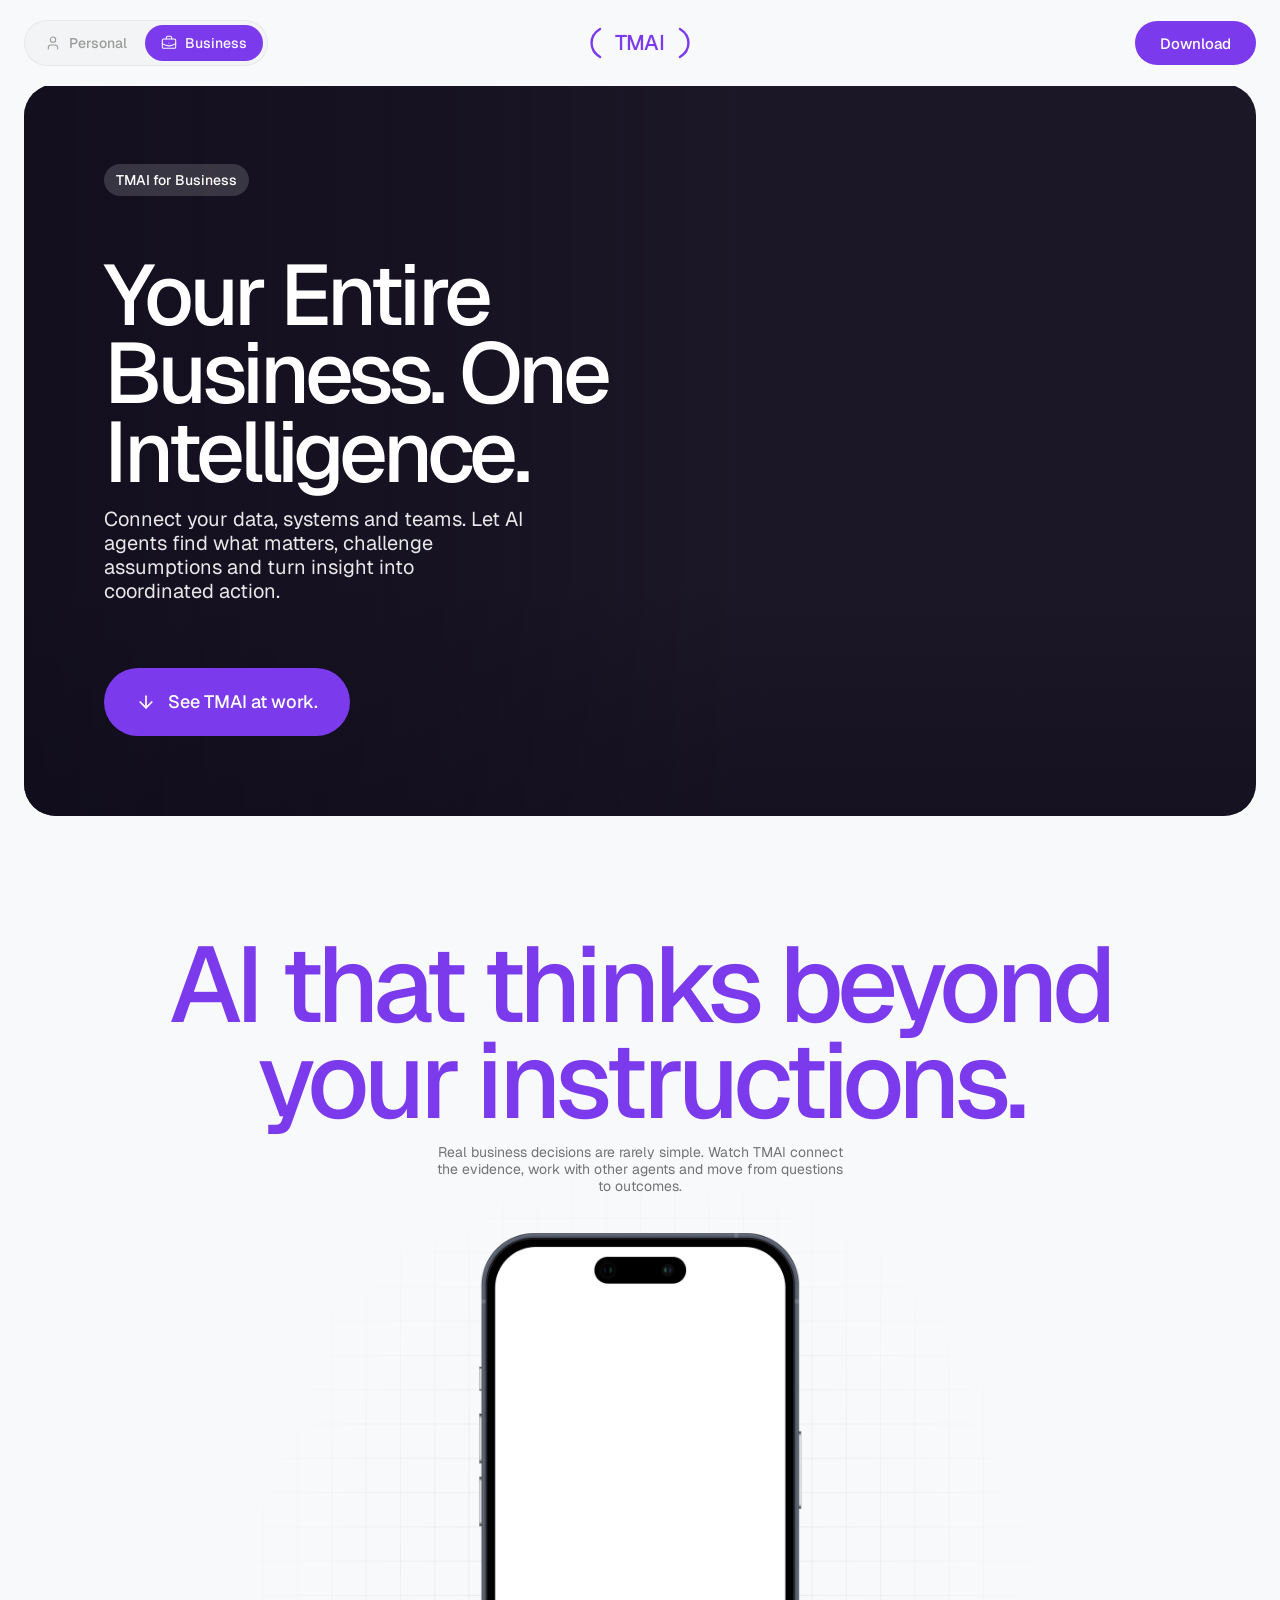
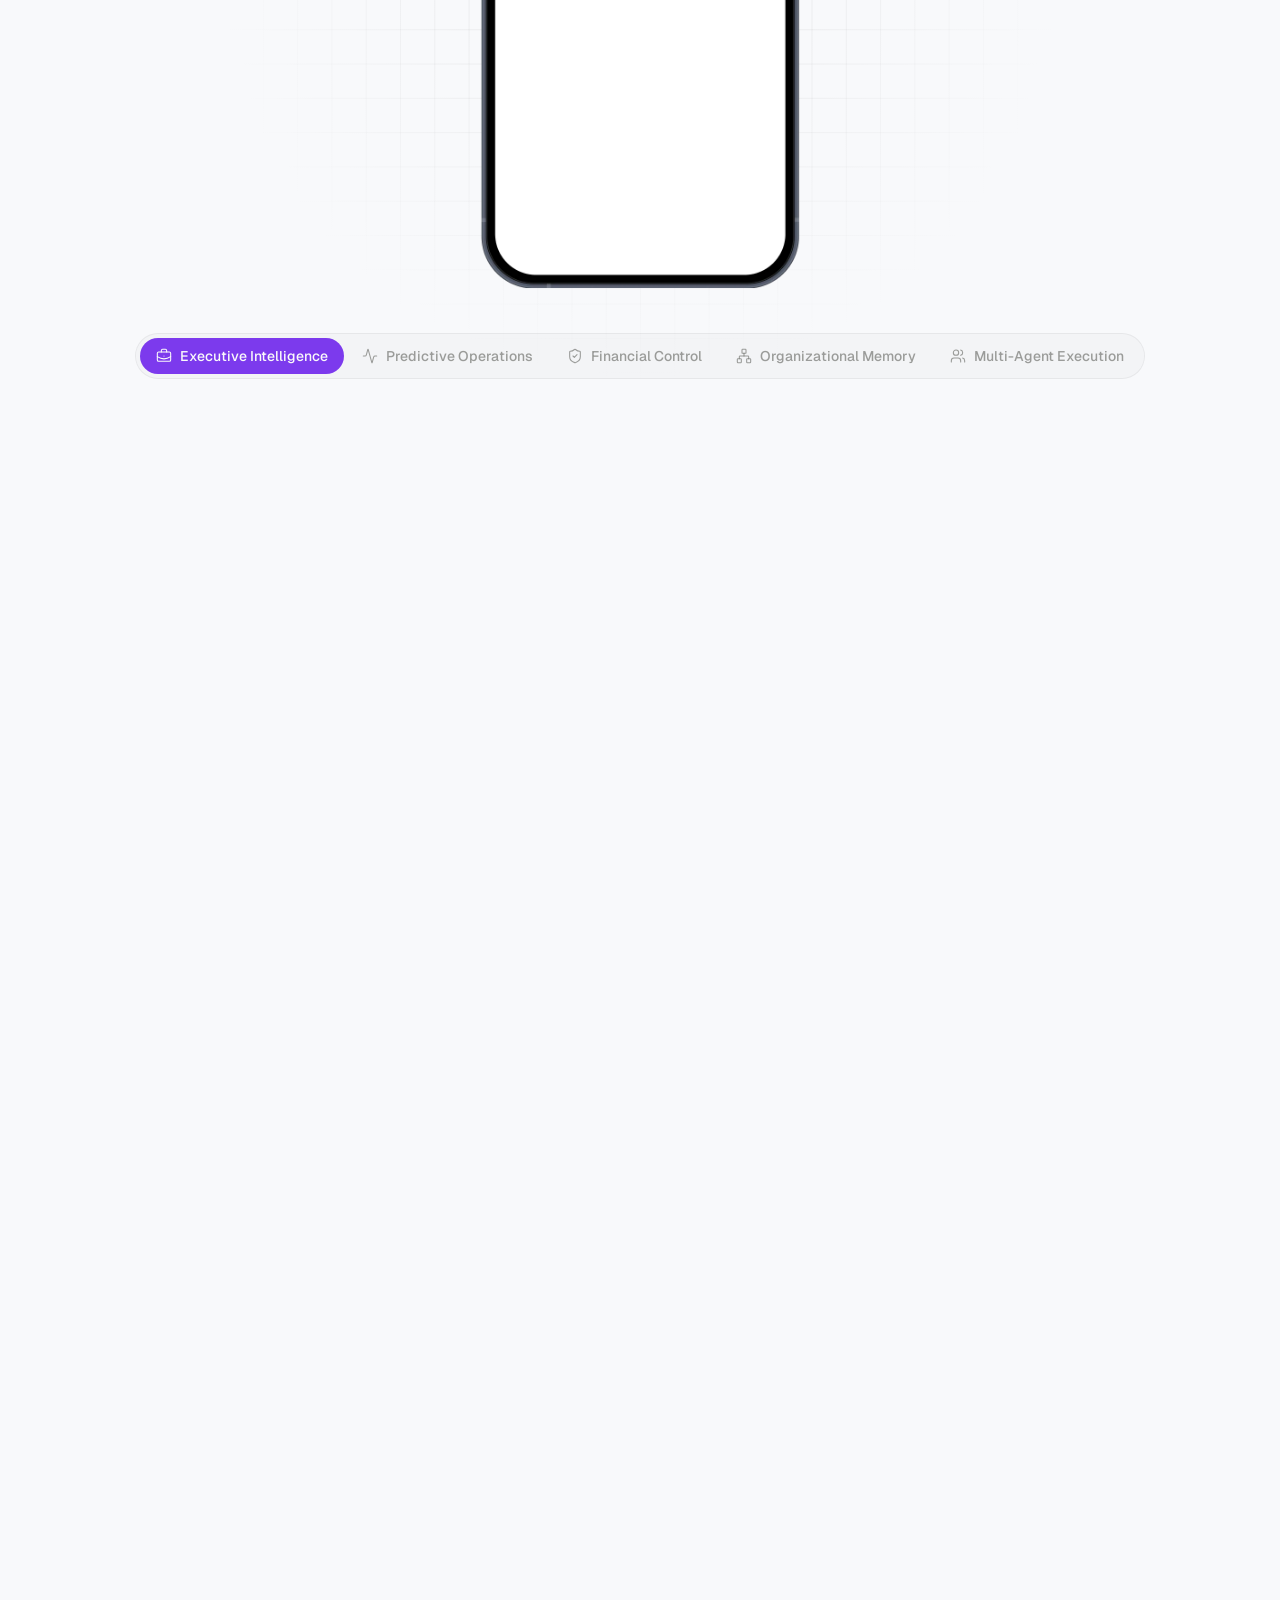
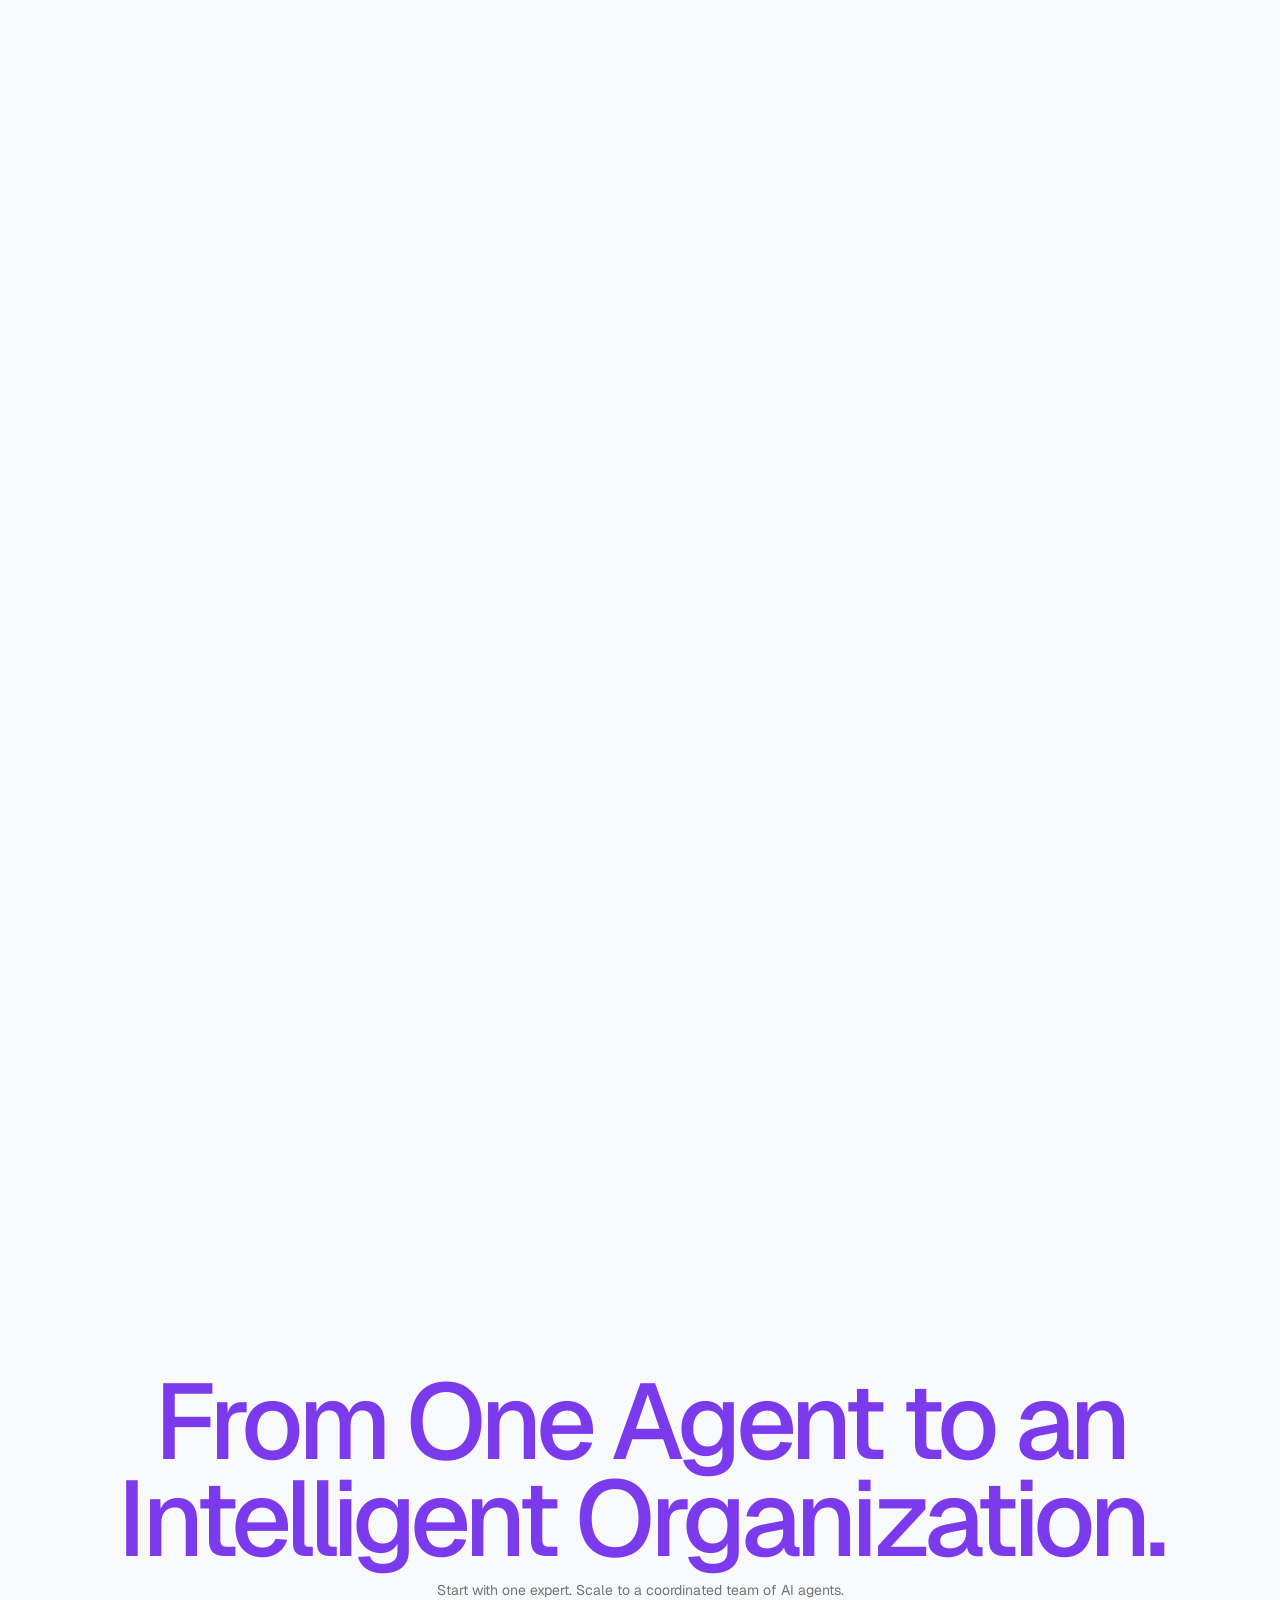
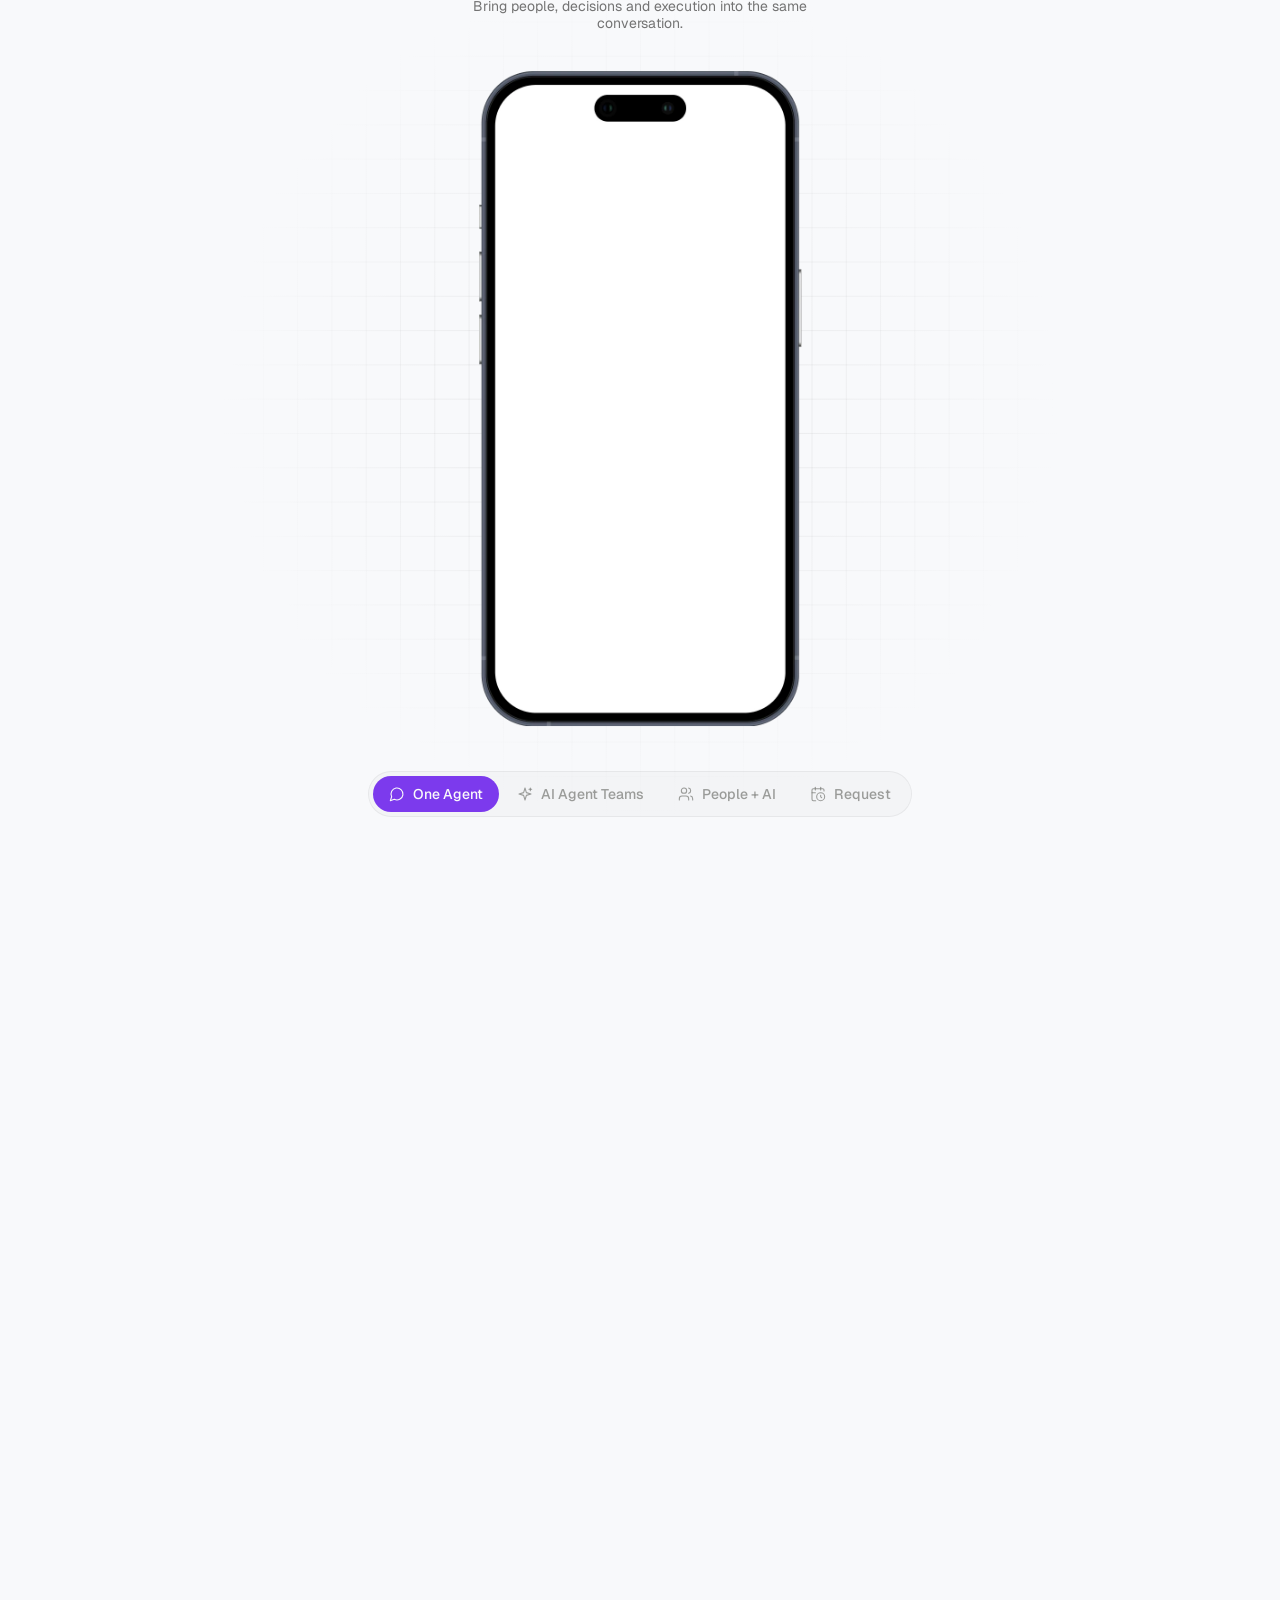
==== commit 3062b4ec: "Callout dots and lines show over the chat again; white background grid on the purple closing screens" ====
--- a/business/index.html
+++ b/business/index.html
@@ -126,8 +126,8 @@
 <script>
 const hero=document.getElementById("top");
 TMAINav(hero);
-const AG_STORIES = {"base":"/images/ag/b2b/","chat":{"x":17.8,"y":104.05,"w":321,"h":496},"chromes":{"intro":"ph_intro1"},"tabs":[{"key":"exec","label":"Executive Intelligence","icon":"<path d=\"M12 12h.01\"/><path d=\"M16 6V4a2 2 0 0 0-2-2h-4a2 2 0 0 0-2 2v2\"/><path d=\"M22 13a18.15 18.15 0 0 1-20 0\"/><rect width=\"20\" height=\"14\" x=\"2\" y=\"6\" rx=\"2\"/>"},{"key":"ops","label":"Predictive Operations","icon":"<path d=\"M22 12h-2.48a2 2 0 0 0-1.93 1.46l-2.35 8.36a.25.25 0 0 1-.48 0L9.24 2.18a.25.25 0 0 0-.48 0l-2.35 8.36A2 2 0 0 1 4.49 12H2\"/>"},{"key":"fin","label":"Financial Control","icon":"<path d=\"M20 13c0 5-3.5 7.5-7.66 8.95a1 1 0 0 1-.67-.01C7.5 20.5 4 18 4 13V6a1 1 0 0 1 1-1c2 0 4.5-1.2 6.24-2.72a1.17 1.17 0 0 1 1.52 0C14.51 3.81 17 5 19 5a1 1 0 0 1 1 1z\"/><path d=\"m9 12 2 2 4-4\"/>"},{"key":"mem","label":"Organizational Memory","icon":"<rect x=\"16\" y=\"16\" width=\"6\" height=\"6\" rx=\"1\"/><rect x=\"2\" y=\"16\" width=\"6\" height=\"6\" rx=\"1\"/><rect x=\"9\" y=\"2\" width=\"6\" height=\"6\" rx=\"1\"/><path d=\"M5 16v-3a1 1 0 0 1 1-1h12a1 1 0 0 1 1 1v3\"/><path d=\"M12 12V8\"/>"},{"key":"multi","label":"Multi-Agent Execution","icon":"<path d=\"M16 21v-2a4 4 0 0 0-4-4H6a4 4 0 0 0-4 4v2\"/><circle cx=\"9\" cy=\"7\" r=\"4\"/><path d=\"M22 21v-2a4 4 0 0 0-3-3.87\"/><path d=\"M16 3.13a4 4 0 0 1 0 7.75\"/>"}],"frames":[{"id":"1212:21208","tab":"exec","chrome":"ph_exec","c":[["co_1212:21452",1000,691,280,54,"The CEO orders staff cuts"]],"l":[["The CEO orders staff cuts",1000,718,837,718]]},{"id":"1212:21463","tab":"exec","chrome":"ph_exec","c":[["co_1212:21728",1000,646,280,54,"TMAI disagrees"]],"l":[["TMAI disagrees",1000,673,863,673]]},{"id":"1212:21739","tab":"exec","chrome":"ph_exec","c":[["co_1272:36768",1000,508,280,186,"Cross-system analysis"]],"l":[["Cross-system analysis",1000,528,863,528]]},{"id":"1212:22099","tab":"exec","chrome":"ph_exec","c":[["co_1212:22457",1000,693,280,54,"CEO asks follow-up"]],"l":[["CEO asks follow-up",1000,720,837,720]]},{"id":"1212:22468","tab":"exec","chrome":"ph_exec_1","c":[["co_1212:22849",1000,702,280,54,"Agent joins"]],"l":[["Agent joins",1000,729,828,729]]},{"id":"1212:22860","tab":"exec","chrome":"ph_exec_1","c":[["co_1272:36788",1000,660,280,114,"Actionable response"]],"l":[["Actionable response",1000,680,863,680]]},{"id":"1222:23158","tab":"ops","chrome":"ph_ops","c":[["co_1222:23400",1000,702,280,82,"Proactive alert"]],"l":[["Proactive alert",1000,722,870,722]]},{"id":"1222:23415","tab":"ops","chrome":"ph_ops","c":[["co_1222:23664",1000,597,280,82,"An agent initiates contact"]],"l":[["An agent initiates contact",1000,617,863,617]]},{"id":"1222:23679","tab":"ops","chrome":"ph_ops","c":[["co_1222:23996",1000,536,280,130,"Sensor trend"]],"l":[["Sensor trend",1000,556,863,556]]},{"id":"1222:24016","tab":"ops","chrome":"ph_ops","c":[["co_1222:24347",1000,691,280,54,"Executive objection"]],"l":[["Executive objection",1000,718,837,718]]},{"id":"1222:24362","tab":"ops","chrome":"ph_ops_1","c":[["co_1222:24716",1000,702,280,102,"Agent invitations"]],"l":[["Agent invitations",1000,722,843,722]]},{"id":"1222:24731","tab":"ops","chrome":"ph_ops_1","c":[["co_1222:25125",1000,668,280,54,"Short replies"]],"l":[["Short replies",1000,695,863,695]]},{"id":"1222:25140","tab":"ops","chrome":"ph_ops_1","c":[["co_1272:36798",1000,525,280,114,"To preserve deadlines"]],"l":[["To preserve deadlines",1000,545,863,545]]},{"id":"1225:25314","tab":"fin","chrome":"ph_fin","c":[["co_1225:25553",1000,691,280,102,"Payment instruction"]],"l":[["Payment instruction",1000,711,837,711]]},{"id":"1225:25568","tab":"fin","chrome":"ph_fin","c":[["co_1225:25827",1000,668,280,82,"AI blocks"]],"l":[["AI blocks",1000,688,863,688]]},{"id":"1225:25842","tab":"fin","chrome":"ph_fin","c":[["co_1272:36778",1000,556,280,130,"TMAI detects a mismatch"]],"l":[["TMAI detects a mismatch",1000,576,863,576]]},{"id":"1225:26189","tab":"fin","chrome":"ph_fin","c":[["co_1225:26530",1000,693,280,54,"CFO requests Legal"]],"l":[["CFO requests Legal",1000,720,837,720]]},{"id":"1225:26545","tab":"fin","chrome":"ph_fin_1","c":[["co_1225:26889",1000,702,280,54,"TMAI consults Legal"]],"l":[["TMAI consults Legal",1000,729,776,729]]},{"id":"1225:26904","tab":"fin","chrome":"ph_fin_1","c":[["co_1225:27268",1000,660,280,54,"Legal Agent responds"]],"l":[["Legal Agent responds",1000,687,863,687]]},{"id":"1225:27283","tab":"fin","chrome":"ph_fin_1","c":[["co_1272:36808",1000,550,280,150,"Approval card"]],"l":[["Approval card",1000,570,863,570]]},{"id":"1241:29340","tab":"mem","chrome":"ph_mem","c":[["co_1241:29385",1000,691,280,74,"Leadership asks why regional expansion failed"]],"l":[["Leadership asks why regional expansion failed",1000,718,863,718]]},{"id":"1241:29612","tab":"mem","chrome":"ph_mem","c":[["co_1241:29657",1000,668,280,122,"Trace response"]],"l":[["Trace response",1000,688,863,688]]},{"id":"1241:29904","tab":"mem","chrome":"ph_mem","c":[["co_1241:29949",1000,541,280,54,"Knowledge graph"]],"l":[["Knowledge graph",1000,568,863,568]]},{"id":"1241:30314","tab":"mem","chrome":"ph_mem","c":[["co_1241:30359",1000,602,280,102,"Three findings"]],"l":[["Three findings",1000,622,863,622]]},{"id":"1241:30794","tab":"mem","chrome":"ph_mem","c":[["co_1241:30839",1000,609,280,54,"Evidence card"]],"l":[["Evidence card",1000,636,863,636]]},{"id":"1241:31344","tab":"mem","chrome":"ph_mem","c":[["co_1241:31389",1000,685,280,54,"Counterfactual follow-up"]],"l":[["Counterfactual follow-up",1000,712,863,712]]},{"id":"1241:31908","tab":"mem","chrome":"ph_mem","c":[["co_1241:31953",1000,660,280,74,"Distinguish documented facts from assumptions"]],"l":[["Distinguish documented facts from assumptions",1000,687,863,687]]},{"id":"1244:34491","tab":"multi","chrome":"ph_multi","c":[["co_1244:34536",1000,691,280,82,"CEO goal"]],"l":[["CEO goal",1000,711,863,711]]},{"id":"1244:34763","tab":"multi","chrome":"ph_multi","c":[["co_1244:34808",1000,668,280,54,"Strategy Agent"]],"l":[["Strategy Agent",1000,695,863,695]]},{"id":"1244:35055","tab":"multi","chrome":"ph_multi_1","c":[["co_1244:35100",1000,702,280,54,"Specialist agents appear"]],"l":[["Specialist agents appear",1000,729,863,729]]},{"id":"1244:35350","tab":"multi","chrome":"ph_multi_1","c":[["co_1244:35395",1000,668,280,102,"Agents challenge the assumptions"]],"l":[["Agents challenge the assumptions",1000,688,863,688]]},{"id":"1244:35685","tab":"multi","chrome":"ph_multi_1","c":[["co_1244:35730",1000,685,280,54,"CEO pushes back"]],"l":[["CEO pushes back",1000,712,863,712]]},{"id":"1244:36034","tab":"multi","chrome":"ph_multi_1","c":[["co_1244:36079",1000,660,280,54,"Subject to validation"]],"l":[["Subject to validation",1000,687,863,687]]},{"id":"1244:36403","tab":"multi","chrome":"ph_multi_1","c":[["co_1244:36448",1000,520,280,102,"Agent agreement"]],"l":[["Agent agreement",1000,540,863,540]]}],"meta":{"exec_00_sys":{"w":49,"h":28,"pad":4},"ops_04_marcus":{"w":282,"h":97,"pad":5},"multi_01_you_ceo":{"w":282,"h":58,"pad":4},"co_1212:21728":{"w":280,"h":54,"pad":4},"co_1244:35395":{"w":280,"h":102,"pad":4},"co_1222:23400":{"w":280,"h":82,"pad":4},"mem_06_you_ceo":{"w":282,"h":58,"pad":4},"ops_05_sys":{"w":245,"h":28,"pad":4},"mem_01_you_ceo":{"w":282,"h":58,"pad":4},"ph_ops":{"w":357,"h":724,"pad":0},"ops_00_sys":{"w":49,"h":28,"pad":4},"fin_04_you_cfo":{"w":282,"h":42,"pad":4},"co_1241:31389":{"w":280,"h":54,"pad":4},"co_1225:25553":{"w":280,"h":102,"pad":4},"mem_05_olivia":{"w":282,"h":220,"pad":5},"fin_00_sys":{"w":49,"h":28,"pad":4},"co_1225:27268":{"w":280,"h":54,"pad":4},"co_1225:25827":{"w":280,"h":82,"pad":4},"co_1241:29949":{"w":280,"h":54,"pad":4},"fin_01_you_cfo":{"w":282,"h":58,"pad":4},"co_1222:25125":{"w":280,"h":54,"pad":4},"exec_03_rachel":{"w":282,"h":415,"pad":5},"multi_05_ethan":{"w":282,"h":97,"pad":5},"ph_fin":{"w":357,"h":724,"pad":0},"co_1244:35730":{"w":280,"h":54,"pad":4},"ops_02_marcus":{"w":282,"h":350,"pad":5},"ops_01_marcus":{"w":282,"h":254,"pad":5},"multi_07_marcus":{"w":282,"h":97,"pad":5},"exec_07_marcus":{"w":282,"h":97,"pad":5},"co_1272:36798":{"w":280,"h":114,"pad":4},"fin_07_ethan":{"w":282,"h":324,"pad":5},"ph_mem":{"w":357,"h":724,"pad":0},"co_1241:30359":{"w":280,"h":102,"pad":4},"co_1222:24716":{"w":280,"h":102,"pad":4},"fin_06_grace":{"w":282,"h":113,"pad":5},"ops_06_tom":{"w":282,"h":97,"pad":5},"co_1222:24347":{"w":280,"h":54,"pad":4},"co_1244:34536":{"w":280,"h":82,"pad":4},"co_1241:29657":{"w":280,"h":122,"pad":4},"co_1222:23996":{"w":280,"h":130,"pad":4},"mem_00_sys":{"w":49,"h":28,"pad":4},"ph_intro1":{"w":357,"h":724,"pad":0},"multi_03_sys":{"w":269,"h":28,"pad":4},"co_1225:26530":{"w":280,"h":54,"pad":4},"ph_multi":{"w":357,"h":724,"pad":0},"multi_00_sys":{"w":49,"h":28,"pad":4},"co_1272:36778":{"w":280,"h":130,"pad":4},"co_1212:22849":{"w":280,"h":54,"pad":4},"co_1212:22457":{"w":280,"h":54,"pad":4},"exec_02_rachel":{"w":282,"h":156,"pad":5},"co_1244:34808":{"w":280,"h":54,"pad":4},"mem_02_olivia":{"w":282,"h":97,"pad":5},"multi_04_grace":{"w":282,"h":97,"pad":5},"co_1225:26889":{"w":280,"h":54,"pad":4},"co_1241:29385":{"w":280,"h":74,"pad":4},"mem_07_olivia":{"w":282,"h":113,"pad":5},"ops_07_nina":{"w":282,"h":97,"pad":5},"co_1212:21452":{"w":280,"h":54,"pad":4},"nt_ops":{"w":295,"h":89,"pad":29},"mem_04_olivia":{"w":282,"h":247,"pad":5},"exec_05_rachel":{"w":282,"h":97,"pad":5},"co_1272:36808":{"w":280,"h":150,"pad":4},"ops_03_you_ceo":{"w":282,"h":58,"pad":4},"fin_05_sys":{"w":109,"h":28,"pad":4},"ph_exec":{"w":357,"h":724,"pad":0},"co_1241:30839":{"w":280,"h":54,"pad":4},"co_1244:35100":{"w":280,"h":54,"pad":4},"co_1244:36448":{"w":280,"h":102,"pad":4},"exec_06_sys":{"w":213,"h":28,"pad":4},"ops_08_marcus":{"w":282,"h":395,"pad":5},"ph_fin_1":{"w":357,"h":724,"pad":0},"co_1241:31953":{"w":280,"h":74,"pad":4},"multi_06_you_ceo":{"w":282,"h":58,"pad":4},"mem_03_olivia":{"w":282,"h":371,"pad":5},"fin_02_ethan":{"w":282,"h":97,"pad":5},"multi_02_daniel":{"w":282,"h":97,"pad":5},"co_1272:36768":{"w":280,"h":186,"pad":4},"ph_ops_1":{"w":357,"h":724,"pad":0},"exec_01_you_ceo":{"w":282,"h":58,"pad":4},"fin_03_ethan":{"w":282,"h":318,"pad":5},"co_1222:23664":{"w":280,"h":82,"pad":4},"exec_04_you_ceo":{"w":282,"h":42,"pad":4},"co_1272:36788":{"w":280,"h":114,"pad":4},"co_1244:36079":{"w":280,"h":54,"pad":4},"multi_08_daniel":{"w":282,"h":455,"pad":4},"ph_multi_1":{"w":357,"h":724,"pad":0},"ph_exec_1":{"w":357,"h":724,"pad":0}},"start":{"exec":["exec_00_sys"],"ops":["ops_00_sys"],"fin":["fin_00_sys"],"mem":["mem_00_sys"],"multi":["multi_00_sys"]},"ops":{"1212:21208":[["me","exec_01_you_ceo"]],"1212:21463":[["typing","exec_02_rachel"],["wait",1300],["reply","exec_02_rachel"]],"1212:21739":[["typing","exec_03_rachel"],["wait",1300],["reply","exec_03_rachel"]],"1212:22099":[["me","exec_04_you_ceo"]],"1212:22468":[["typing","exec_05_rachel"],["wait",1100],["reply","exec_05_rachel"],["wait",900],["chrome","ph_exec_1"],["add","exec_06_sys"]],"1212:22860":[["typing","exec_07_marcus"],["wait",1100],["reply","exec_07_marcus"]],"1222:23158":[["wait",300],["notif",["nt_ops",573,212.8]]],"1222:23415":[["unnotif"],["typing","ops_01_marcus"],["wait",1300],["reply","ops_01_marcus"]],"1222:23679":[["typing","ops_02_marcus"],["wait",1300],["reply","ops_02_marcus"]],"1222:24016":[["me","ops_03_you_ceo"]],"1222:24362":[["typing","ops_04_marcus"],["wait",1100],["reply","ops_04_marcus"],["wait",900],["chrome","ph_ops_1"],["add","ops_05_sys"]],"1222:24731":[["typing","ops_06_tom"],["wait",1100],["reply","ops_06_tom"],["wait",900],["typing","ops_07_nina"],["wait",1100],["reply","ops_07_nina"]],"1222:25140":[["typing","ops_08_marcus"],["wait",1300],["reply","ops_08_marcus"]],"1225:25314":[["me","fin_01_you_cfo"]],"1225:25568":[["typing","fin_02_ethan"],["wait",1100],["reply","fin_02_ethan"]],"1225:25842":[["typing","fin_03_ethan"],["wait",1300],["reply","fin_03_ethan"]],"1225:26189":[["me","fin_04_you_cfo"]],"1225:26545":[["chrome","ph_fin_1"],["add","fin_05_sys"]],"1225:26904":[["typing","fin_06_grace"],["wait",1100],["reply","fin_06_grace"]],"1225:27283":[["typing","fin_07_ethan"],["wait",1300],["reply","fin_07_ethan"]],"1241:29340":[["me","mem_01_you_ceo"]],"1241:29612":[["typing","mem_02_olivia"],["wait",1100],["reply","mem_02_olivia"]],"1241:29904":[["typing","mem_03_olivia"],["wait",1300],["reply","mem_03_olivia"]],"1241:30314":[["typing","mem_04_olivia"],["wait",1300],["reply","mem_04_olivia"]],"1241:30794":[["typing","mem_05_olivia"],["wait",1300],["reply","mem_05_olivia"]],"1241:31344":[["me","mem_06_you_ceo"]],"1241:31908":[["typing","mem_07_olivia"],["wait",1100],["reply","mem_07_olivia"]],"1244:34491":[["me","multi_01_you_ceo"]],"1244:34763":[["typing","multi_02_daniel"],["wait",1100],["reply","multi_02_daniel"]],"1244:35055":[["chrome","ph_multi_1"],["add","multi_03_sys"]],"1244:35350":[["typing","multi_04_grace"],["wait",1100],["reply","multi_04_grace"],["wait",900],["typing","multi_05_ethan"],["wait",1100],["reply","multi_05_ethan"]],"1244:35685":[["me","multi_06_you_ceo"]],"1244:36034":[["typing","multi_07_marcus"],["wait",1100],["reply","multi_07_marcus"]],"1244:36403":[["typing","multi_08_daniel"],["wait",1300],["reply","multi_08_daniel"]]},"hold":{"1212:21208":2400,"1212:21463":2800,"1212:21739":3600,"1212:22099":2400,"1212:22468":2800,"1212:22860":2800,"1222:23158":3200,"1222:23415":3600,"1222:23679":3600,"1222:24016":2400,"1222:24362":2800,"1222:24731":2800,"1222:25140":3600,"1225:25314":2400,"1225:25568":2800,"1225:25842":3600,"1225:26189":2400,"1225:26545":2800,"1225:26904":2800,"1225:27283":3600,"1241:29340":2400,"1241:29612":2800,"1241:29904":3600,"1241:30314":3600,"1241:30794":3600,"1241:31344":2400,"1241:31908":2800,"1244:34491":2400,"1244:34763":2800,"1244:35055":2800,"1244:35350":2800,"1244:35685":2400,"1244:36034":2800,"1244:36403":3600},"tabsLabel":"Choose a story","purpleBody":false};
-const AG_HOW = {"base":"/images/ag/b2b/","chat":{"x":17.8,"y":104.05,"w":321,"h":496},"chromes":{"intro":"ph_intro2","req":"ph_final"},"tabs":[{"key":"m1","label":"One Agent","icon":"<path d=\"M7.9 20A9 9 0 1 0 4 16.1L2 22Z\"/>"},{"key":"m2","label":"AI Agent Teams","icon":"<path d=\"M9.94 14.06 12 21l2.06-6.94L21 12l-6.94-2.06L12 3 9.94 9.94 3 12Z\"/><path d=\"M20 3v4\"/><path d=\"M22 5h-4\"/>"},{"key":"m3","label":"People + AI","icon":"<path d=\"M16 21v-2a4 4 0 0 0-4-4H6a4 4 0 0 0-4 4v2\"/><circle cx=\"9\" cy=\"7\" r=\"4\"/><path d=\"M22 21v-2a4 4 0 0 0-3-3.87\"/><path d=\"M16 3.13a4 4 0 0 1 0 7.75\"/>"},{"key":"req","label":"Request","icon":"<path d=\"M21 7.5V6a2 2 0 0 0-2-2H5a2 2 0 0 0-2 2v14a2 2 0 0 0 2 2h3.5\"/><path d=\"M16 2v4\"/><path d=\"M8 2v4\"/><path d=\"M3 10h5\"/><path d=\"M17.5 17.5 16 16.3V14\"/><circle cx=\"16\" cy=\"16\" r=\"6\"/>","final":true}],"frames":[{"id":"1260:34428","tab":"m1","chrome":"ph_m1","c":[["pr_1296:37233",960,464,340,96,"How it works","proc"]],"l":[]},{"id":"1260:34702","tab":"m1","chrome":"ph_m1","c":[["pr_1296:37243",960,430,340,164,"How it works","proc"]],"l":[]},{"id":"1260:35008","tab":"m1","chrome":"ph_m1","c":[["pr_1296:37266",960,430,340,164,"How it works","proc"]],"l":[]},{"id":"1260:35372","tab":"m1","chrome":"ph_m1","c":[["pr_1296:37289",960,398,340,228,"How it works","proc"]],"l":[]},{"id":"1260:35762","tab":"m2","chrome":"ph_m2","c":[["pr_1296:37319",960,464,340,96,"How it works","proc"]],"l":[]},{"id":"1260:36052","tab":"m2","chrome":"ph_m2","c":[["pr_1296:37329",960,431,340,162,"How it works","proc"]],"l":[]},{"id":"1260:36376","tab":"m2","chrome":"ph_m2_1","c":[["pr_1296:37355",960,431,340,162,"How it works","proc"]],"l":[]},{"id":"1260:36720","tab":"m2","chrome":"ph_m2_1","c":[["pr_1296:37381",960,431,340,162,"How it works","proc"]],"l":[]},{"id":"1260:37084","tab":"m2","chrome":"ph_m2_1","c":[["pr_1296:37407",960,397,340,230,"How it works","proc"]],"l":[]},{"id":"1260:37468","tab":"m2","chrome":"ph_m2_1","c":[["pr_1296:37444",960,365,340,314,"How it works","proc"]],"l":[]},{"id":"1260:37902","tab":"m3","chrome":"ph_m3","c":[["pr_1296:37488",960,431,340,162,"How it works","proc"]],"l":[]},{"id":"1260:38204","tab":"m3","chrome":"ph_m3","c":[["pr_1296:37514",960,431,340,162,"How it works","proc"]],"l":[]},{"id":"1260:38526","tab":"m3","chrome":"ph_m3","c":[["pr_1296:37540",960,399,340,226,"How it works","proc"]],"l":[]},{"id":"1260:38874","tab":"m3","chrome":"ph_m3","c":[["pr_1296:37573",960,383,340,324,"How it works","proc"]],"l":[]},{"id":"1260:39246","tab":"m3","chrome":"ph_m3","c":[["pr_1296:37611",960,335,340,420,"How it works","proc"]],"l":[]}],"meta":{"m2_01_you":{"w":282,"h":58,"pad":4},"m2_03_ethan":{"w":282,"h":97,"pad":5},"pr_1296:37444":{"w":340,"h":314,"pad":4},"pr_1296:37329":{"w":340,"h":162,"pad":4},"ph_m3":{"w":357,"h":724,"pad":0},"pr_1296:37266":{"w":340,"h":164,"pad":4},"m1_04_sophie":{"w":282,"h":113,"pad":5},"pr_1296:37355":{"w":340,"h":162,"pad":4},"m3_02_marcus":{"w":282,"h":97,"pad":5},"pr_1296:37540":{"w":340,"h":226,"pad":4},"ph_final":{"w":357,"h":724,"pad":0},"m2_05_adam":{"w":282,"h":97,"pad":5},"ph_m1":{"w":357,"h":724,"pad":0},"m2_06_adam":{"w":282,"h":226,"pad":5},"pr_1296:37289":{"w":340,"h":228,"pad":4},"m1_03_sophie":{"w":282,"h":376,"pad":5},"pr_1296:37233":{"w":340,"h":96,"pad":4},"m3_01_you":{"w":282,"h":58,"pad":4},"m2_04_jake":{"w":282,"h":97,"pad":5},"pr_1296:37611":{"w":340,"h":420,"pad":4},"ph_m2":{"w":357,"h":724,"pad":0},"pr_1296:37573":{"w":340,"h":324,"pad":4},"pr_1296:37488":{"w":340,"h":162,"pad":4},"pr_1296:37319":{"w":340,"h":96,"pad":4},"m3_03_ethan":{"w":282,"h":97,"pad":5},"pr_1296:37407":{"w":340,"h":230,"pad":4},"m1_00_sys":{"w":49,"h":28,"pad":4},"ph_m2_1":{"w":357,"h":724,"pad":0},"m2_00_sys":{"w":49,"h":28,"pad":4},"m3_00_sys":{"w":49,"h":28,"pad":4},"pr_1296:37381":{"w":340,"h":162,"pad":4},"ph_intro2":{"w":357,"h":724,"pad":0},"m2_02_adam":{"w":282,"h":97,"pad":5},"m1_02_sophie":{"w":282,"h":204,"pad":5},"m3_04_cfo":{"w":282,"h":98,"pad":5},"pr_1296:37243":{"w":340,"h":164,"pad":4},"pr_1296:37514":{"w":340,"h":162,"pad":4},"m3_05_marcus":{"w":282,"h":97,"pad":5},"m1_01_you":{"w":282,"h":58,"pad":4}},"start":{"m1":["m1_00_sys"],"m2":["m2_00_sys"],"m3":["m3_00_sys"]},"ops":{"1260:34428":[["me","m1_01_you"]],"1260:34702":[["typing","m1_02_sophie"],["wait",1300],["reply","m1_02_sophie"]],"1260:35008":[["typing","m1_03_sophie"],["wait",1300],["reply","m1_03_sophie"]],"1260:35372":[["typing","m1_04_sophie"],["wait",1100],["reply","m1_04_sophie"]],"1260:35762":[["me","m2_01_you"]],"1260:36052":[["typing","m2_02_adam"],["wait",1100],["reply","m2_02_adam"]],"1260:36376":[["chrome","ph_m2_1"],["typing","m2_03_ethan"],["wait",1100],["reply","m2_03_ethan"]],"1260:36720":[["typing","m2_04_jake"],["wait",1100],["reply","m2_04_jake"]],"1260:37084":[["typing","m2_05_adam"],["wait",1100],["reply","m2_05_adam"]],"1260:37468":[["typing","m2_06_adam"],["wait",1300],["reply","m2_06_adam"]],"1260:37902":[["me","m3_01_you"]],"1260:38204":[["typing","m3_02_marcus"],["wait",1100],["reply","m3_02_marcus"]],"1260:38526":[["typing","m3_03_ethan"],["wait",1100],["reply","m3_03_ethan"]],"1260:38874":[["typing","m3_04_cfo"],["wait",1100],["reply","m3_04_cfo"]],"1260:39246":[["typing","m3_05_marcus"],["wait",1100],["reply","m3_05_marcus"]]},"hold":{"1260:34428":2400,"1260:34702":3600,"1260:35008":3600,"1260:35372":2800,"1260:35762":2400,"1260:36052":2800,"1260:36376":2800,"1260:36720":2800,"1260:37084":2800,"1260:37468":3600,"1260:37902":2400,"1260:38204":2800,"1260:38526":2800,"1260:38874":2800,"1260:39246":2800},"tabsLabel":"How TMAI works","mobileFinalHeight":88};
+const AG_STORIES = {"base":"/images/ag/b2b/","chat":{"x":17.8,"y":104.05,"w":321,"h":496},"chromes":{"intro":"ph_intro1"},"tabs":[{"key":"exec","label":"Executive Intelligence","icon":"<path d=\"M12 12h.01\"/><path d=\"M16 6V4a2 2 0 0 0-2-2h-4a2 2 0 0 0-2 2v2\"/><path d=\"M22 13a18.15 18.15 0 0 1-20 0\"/><rect width=\"20\" height=\"14\" x=\"2\" y=\"6\" rx=\"2\"/>"},{"key":"ops","label":"Predictive Operations","icon":"<path d=\"M22 12h-2.48a2 2 0 0 0-1.93 1.46l-2.35 8.36a.25.25 0 0 1-.48 0L9.24 2.18a.25.25 0 0 0-.48 0l-2.35 8.36A2 2 0 0 1 4.49 12H2\"/>"},{"key":"fin","label":"Financial Control","icon":"<path d=\"M20 13c0 5-3.5 7.5-7.66 8.95a1 1 0 0 1-.67-.01C7.5 20.5 4 18 4 13V6a1 1 0 0 1 1-1c2 0 4.5-1.2 6.24-2.72a1.17 1.17 0 0 1 1.52 0C14.51 3.81 17 5 19 5a1 1 0 0 1 1 1z\"/><path d=\"m9 12 2 2 4-4\"/>"},{"key":"mem","label":"Organizational Memory","icon":"<rect x=\"16\" y=\"16\" width=\"6\" height=\"6\" rx=\"1\"/><rect x=\"2\" y=\"16\" width=\"6\" height=\"6\" rx=\"1\"/><rect x=\"9\" y=\"2\" width=\"6\" height=\"6\" rx=\"1\"/><path d=\"M5 16v-3a1 1 0 0 1 1-1h12a1 1 0 0 1 1 1v3\"/><path d=\"M12 12V8\"/>"},{"key":"multi","label":"Multi-Agent Execution","icon":"<path d=\"M16 21v-2a4 4 0 0 0-4-4H6a4 4 0 0 0-4 4v2\"/><circle cx=\"9\" cy=\"7\" r=\"4\"/><path d=\"M22 21v-2a4 4 0 0 0-3-3.87\"/><path d=\"M16 3.13a4 4 0 0 1 0 7.75\"/>"}],"frames":[{"id":"1212:21208","tab":"exec","chrome":"ph_exec","c":[["co_1212:21452",1000,691,280,54,"The CEO orders staff cuts"]],"l":[["The CEO orders staff cuts",1000,718,837,718]]},{"id":"1212:21463","tab":"exec","chrome":"ph_exec","c":[["co_1212:21728",1000,646,280,54,"TMAI disagrees"]],"l":[["TMAI disagrees",1000,673,863,673]]},{"id":"1212:21739","tab":"exec","chrome":"ph_exec","c":[["co_1272:36768",1000,508,280,186,"Cross-system analysis"]],"l":[["Cross-system analysis",1000,528,863,528]]},{"id":"1212:22099","tab":"exec","chrome":"ph_exec","c":[["co_1212:22457",1000,693,280,54,"CEO asks follow-up"]],"l":[["CEO asks follow-up",1000,720,837,720]]},{"id":"1212:22468","tab":"exec","chrome":"ph_exec_1","c":[["co_1212:22849",1000,702,280,54,"Agent joins"]],"l":[["Agent joins",1000,729,828,729]]},{"id":"1212:22860","tab":"exec","chrome":"ph_exec_1","c":[["co_1272:36788",1000,660,280,114,"Actionable response"]],"l":[["Actionable response",1000,680,863,680]]},{"id":"1222:23158","tab":"ops","chrome":"ph_ops","c":[["co_1222:23400",1000,702,280,82,"Proactive alert"]],"l":[["Proactive alert",1000,722,870,722]]},{"id":"1222:23415","tab":"ops","chrome":"ph_ops","c":[["co_1222:23664",1000,597,280,82,"An agent initiates contact"]],"l":[["An agent initiates contact",1000,617,863,617]]},{"id":"1222:23679","tab":"ops","chrome":"ph_ops","c":[["co_1222:23996",1000,536,280,130,"Sensor trend"]],"l":[["Sensor trend",1000,556,863,556]]},{"id":"1222:24016","tab":"ops","chrome":"ph_ops","c":[["co_1222:24347",1000,691,280,54,"Executive objection"]],"l":[["Executive objection",1000,718,837,718]]},{"id":"1222:24362","tab":"ops","chrome":"ph_ops_1","c":[["co_1222:24716",1000,702,280,102,"Agent invitations"]],"l":[["Agent invitations",1000,722,843,722]]},{"id":"1222:24731","tab":"ops","chrome":"ph_ops_1","c":[["co_1222:25125",1000,668,280,54,"Short replies"]],"l":[["Short replies",1000,695,863,695]]},{"id":"1222:25140","tab":"ops","chrome":"ph_ops_1","c":[["co_1272:36798",1000,525,280,114,"To preserve deadlines"]],"l":[["To preserve deadlines",1000,545,863,545]]},{"id":"1225:25314","tab":"fin","chrome":"ph_fin","c":[["co_1225:25553",1000,691,280,102,"Payment instruction"]],"l":[["Payment instruction",1000,711,837,711]]},{"id":"1225:25568","tab":"fin","chrome":"ph_fin","c":[["co_1225:25827",1000,668,280,82,"AI blocks"]],"l":[["AI blocks",1000,688,863,688]]},{"id":"1225:25842","tab":"fin","chrome":"ph_fin","c":[["co_1272:36778",1000,556,280,130,"TMAI detects a mismatch"]],"l":[["TMAI detects a mismatch",1000,576,863,576]]},{"id":"1225:26189","tab":"fin","chrome":"ph_fin","c":[["co_1225:26530",1000,693,280,54,"CFO requests Legal"]],"l":[["CFO requests Legal",1000,720,837,720]]},{"id":"1225:26545","tab":"fin","chrome":"ph_fin_1","c":[["co_1225:26889",1000,702,280,54,"TMAI consults Legal"]],"l":[["TMAI consults Legal",1000,729,776,729]]},{"id":"1225:26904","tab":"fin","chrome":"ph_fin_1","c":[["co_1225:27268",1000,660,280,54,"Legal Agent responds"]],"l":[["Legal Agent responds",1000,687,863,687]]},{"id":"1225:27283","tab":"fin","chrome":"ph_fin_1","c":[["co_1272:36808",1000,550,280,150,"Approval card"]],"l":[["Approval card",1000,570,863,570]]},{"id":"1241:29340","tab":"mem","chrome":"ph_mem","c":[["co_1241:29385",1000,691,280,74,"Leadership asks why regional expansion failed"]],"l":[["Leadership asks why regional expansion failed",1000,718,863,718]]},{"id":"1241:29612","tab":"mem","chrome":"ph_mem","c":[["co_1241:29657",1000,668,280,122,"Trace response"]],"l":[["Trace response",1000,688,863,688]]},{"id":"1241:29904","tab":"mem","chrome":"ph_mem","c":[["co_1241:29949",1000,541,280,54,"Knowledge graph"]],"l":[["Knowledge graph",1000,568,863,568]]},{"id":"1241:30314","tab":"mem","chrome":"ph_mem","c":[["co_1241:30359",1000,602,280,102,"Three findings"]],"l":[["Three findings",1000,622,863,622]]},{"id":"1241:30794","tab":"mem","chrome":"ph_mem","c":[["co_1241:30839",1000,609,280,54,"Evidence card"]],"l":[["Evidence card",1000,636,863,636]]},{"id":"1241:31344","tab":"mem","chrome":"ph_mem","c":[["co_1241:31389",1000,685,280,54,"Counterfactual follow-up"]],"l":[["Counterfactual follow-up",1000,712,863,712]]},{"id":"1241:31908","tab":"mem","chrome":"ph_mem","c":[["co_1241:31953",1000,660,280,74,"Distinguish documented facts from assumptions"]],"l":[["Distinguish documented facts from assumptions",1000,687,863,687]]},{"id":"1244:34491","tab":"multi","chrome":"ph_multi","c":[["co_1244:34536",1000,691,280,82,"CEO goal"]],"l":[["CEO goal",1000,711,863,711]]},{"id":"1244:34763","tab":"multi","chrome":"ph_multi","c":[["co_1244:34808",1000,668,280,54,"Strategy Agent"]],"l":[["Strategy Agent",1000,695,863,695]]},{"id":"1244:35055","tab":"multi","chrome":"ph_multi_1","c":[["co_1244:35100",1000,702,280,54,"Specialist agents appear"]],"l":[["Specialist agents appear",1000,729,863,729]]},{"id":"1244:35350","tab":"multi","chrome":"ph_multi_1","c":[["co_1244:35395",1000,668,280,102,"Agents challenge the assumptions"]],"l":[["Agents challenge the assumptions",1000,688,863,688]]},{"id":"1244:35685","tab":"multi","chrome":"ph_multi_1","c":[["co_1244:35730",1000,685,280,54,"CEO pushes back"]],"l":[["CEO pushes back",1000,712,863,712]]},{"id":"1244:36034","tab":"multi","chrome":"ph_multi_1","c":[["co_1244:36079",1000,660,280,54,"Subject to validation"]],"l":[["Subject to validation",1000,687,863,687]]},{"id":"1244:36403","tab":"multi","chrome":"ph_multi_1","c":[["co_1244:36448",1000,520,280,102,"Agent agreement"]],"l":[["Agent agreement",1000,540,863,540]]}],"meta":{"ph_intro1":{"w":357,"h":724,"pad":0},"co_1225:27268":{"w":280,"h":54,"pad":4},"fin_02_ethan":{"w":282,"h":97,"pad":5},"co_1272:36788":{"w":280,"h":114,"pad":4},"multi_08_daniel":{"w":282,"h":455,"pad":4},"ph_multi_1":{"w":357,"h":724,"pad":0},"co_1222:24347":{"w":280,"h":54,"pad":4},"ops_04_marcus":{"w":282,"h":97,"pad":5},"fin_06_grace":{"w":282,"h":113,"pad":5},"ops_00_sys":{"w":49,"h":28,"pad":4},"fin_01_you_cfo":{"w":282,"h":58,"pad":4},"co_1241:29385":{"w":280,"h":74,"pad":4},"multi_03_sys":{"w":269,"h":28,"pad":4},"co_1222:24716":{"w":280,"h":102,"pad":4},"exec_01_you_ceo":{"w":282,"h":58,"pad":4},"co_1244:34808":{"w":280,"h":54,"pad":4},"multi_01_you_ceo":{"w":282,"h":58,"pad":4},"co_1212:21728":{"w":280,"h":54,"pad":4},"co_1212:21452":{"w":280,"h":54,"pad":4},"ph_mem":{"w":357,"h":724,"pad":0},"co_1222:25125":{"w":280,"h":54,"pad":4},"exec_04_you_ceo":{"w":282,"h":42,"pad":4},"co_1272:36808":{"w":280,"h":150,"pad":4},"mem_05_olivia":{"w":282,"h":220,"pad":5},"multi_05_ethan":{"w":282,"h":97,"pad":5},"fin_07_ethan":{"w":282,"h":324,"pad":5},"co_1225:26889":{"w":280,"h":54,"pad":4},"ops_05_sys":{"w":245,"h":28,"pad":4},"ph_ops":{"w":357,"h":724,"pad":0},"co_1244:36448":{"w":280,"h":102,"pad":4},"fin_03_ethan":{"w":282,"h":318,"pad":5},"exec_07_marcus":{"w":282,"h":97,"pad":5},"co_1241:31953":{"w":280,"h":74,"pad":4},"multi_06_you_ceo":{"w":282,"h":58,"pad":4},"co_1272:36778":{"w":280,"h":130,"pad":4},"ph_multi":{"w":357,"h":724,"pad":0},"exec_06_sys":{"w":213,"h":28,"pad":4},"ph_exec_1":{"w":357,"h":724,"pad":0},"ph_exec":{"w":357,"h":724,"pad":0},"nt_ops":{"w":295,"h":89,"pad":29},"multi_00_sys":{"w":49,"h":28,"pad":4},"mem_00_sys":{"w":49,"h":28,"pad":4},"ph_fin_1":{"w":357,"h":724,"pad":0},"exec_03_rachel":{"w":282,"h":415,"pad":5},"fin_04_you_cfo":{"w":282,"h":42,"pad":4},"ops_08_marcus":{"w":282,"h":395,"pad":5},"ops_07_nina":{"w":282,"h":97,"pad":5},"co_1244:35100":{"w":280,"h":54,"pad":4},"multi_07_marcus":{"w":282,"h":97,"pad":5},"co_1241:31389":{"w":280,"h":54,"pad":4},"co_1241:30839":{"w":280,"h":54,"pad":4},"co_1222:23664":{"w":280,"h":82,"pad":4},"co_1244:34536":{"w":280,"h":82,"pad":4},"ops_01_marcus":{"w":282,"h":254,"pad":5},"co_1225:26530":{"w":280,"h":54,"pad":4},"ops_06_tom":{"w":282,"h":97,"pad":5},"mem_06_you_ceo":{"w":282,"h":58,"pad":4},"mem_04_olivia":{"w":282,"h":247,"pad":5},"multi_02_daniel":{"w":282,"h":97,"pad":5},"mem_07_olivia":{"w":282,"h":113,"pad":5},"ops_02_marcus":{"w":282,"h":350,"pad":5},"co_1225:25553":{"w":280,"h":102,"pad":4},"co_1244:36079":{"w":280,"h":54,"pad":4},"fin_00_sys":{"w":49,"h":28,"pad":4},"co_1241:30359":{"w":280,"h":102,"pad":4},"co_1222:23996":{"w":280,"h":130,"pad":4},"co_1272:36768":{"w":280,"h":186,"pad":4},"co_1212:22457":{"w":280,"h":54,"pad":4},"exec_02_rachel":{"w":282,"h":156,"pad":5},"mem_01_you_ceo":{"w":282,"h":58,"pad":4},"mem_02_olivia":{"w":282,"h":97,"pad":5},"co_1222:23400":{"w":280,"h":82,"pad":4},"co_1241:29949":{"w":280,"h":54,"pad":4},"co_1212:22849":{"w":280,"h":54,"pad":4},"ph_ops_1":{"w":357,"h":724,"pad":0},"ops_03_you_ceo":{"w":282,"h":58,"pad":4},"fin_05_sys":{"w":109,"h":28,"pad":4},"co_1225:25827":{"w":280,"h":82,"pad":4},"exec_00_sys":{"w":49,"h":28,"pad":4},"co_1241:29657":{"w":280,"h":122,"pad":4},"ph_fin":{"w":357,"h":724,"pad":0},"co_1244:35730":{"w":280,"h":54,"pad":4},"co_1272:36798":{"w":280,"h":114,"pad":4},"mem_03_olivia":{"w":282,"h":371,"pad":5},"multi_04_grace":{"w":282,"h":97,"pad":5},"co_1244:35395":{"w":280,"h":102,"pad":4},"exec_05_rachel":{"w":282,"h":97,"pad":5}},"start":{"exec":["exec_00_sys"],"ops":["ops_00_sys"],"fin":["fin_00_sys"],"mem":["mem_00_sys"],"multi":["multi_00_sys"]},"ops":{"1212:21208":[["me","exec_01_you_ceo"]],"1212:21463":[["typing","exec_02_rachel"],["wait",1300],["reply","exec_02_rachel"]],"1212:21739":[["typing","exec_03_rachel"],["wait",1300],["reply","exec_03_rachel"]],"1212:22099":[["me","exec_04_you_ceo"]],"1212:22468":[["typing","exec_05_rachel"],["wait",1100],["reply","exec_05_rachel"],["wait",900],["chrome","ph_exec_1"],["add","exec_06_sys"]],"1212:22860":[["typing","exec_07_marcus"],["wait",1100],["reply","exec_07_marcus"]],"1222:23158":[["wait",300],["notif",["nt_ops",573,212.8]]],"1222:23415":[["unnotif"],["typing","ops_01_marcus"],["wait",1300],["reply","ops_01_marcus"]],"1222:23679":[["typing","ops_02_marcus"],["wait",1300],["reply","ops_02_marcus"]],"1222:24016":[["me","ops_03_you_ceo"]],"1222:24362":[["typing","ops_04_marcus"],["wait",1100],["reply","ops_04_marcus"],["wait",900],["chrome","ph_ops_1"],["add","ops_05_sys"]],"1222:24731":[["typing","ops_06_tom"],["wait",1100],["reply","ops_06_tom"],["wait",900],["typing","ops_07_nina"],["wait",1100],["reply","ops_07_nina"]],"1222:25140":[["typing","ops_08_marcus"],["wait",1300],["reply","ops_08_marcus"]],"1225:25314":[["me","fin_01_you_cfo"]],"1225:25568":[["typing","fin_02_ethan"],["wait",1100],["reply","fin_02_ethan"]],"1225:25842":[["typing","fin_03_ethan"],["wait",1300],["reply","fin_03_ethan"]],"1225:26189":[["me","fin_04_you_cfo"]],"1225:26545":[["chrome","ph_fin_1"],["add","fin_05_sys"]],"1225:26904":[["typing","fin_06_grace"],["wait",1100],["reply","fin_06_grace"]],"1225:27283":[["typing","fin_07_ethan"],["wait",1300],["reply","fin_07_ethan"]],"1241:29340":[["me","mem_01_you_ceo"]],"1241:29612":[["typing","mem_02_olivia"],["wait",1100],["reply","mem_02_olivia"]],"1241:29904":[["typing","mem_03_olivia"],["wait",1300],["reply","mem_03_olivia"]],"1241:30314":[["typing","mem_04_olivia"],["wait",1300],["reply","mem_04_olivia"]],"1241:30794":[["typing","mem_05_olivia"],["wait",1300],["reply","mem_05_olivia"]],"1241:31344":[["me","mem_06_you_ceo"]],"1241:31908":[["typing","mem_07_olivia"],["wait",1100],["reply","mem_07_olivia"]],"1244:34491":[["me","multi_01_you_ceo"]],"1244:34763":[["typing","multi_02_daniel"],["wait",1100],["reply","multi_02_daniel"]],"1244:35055":[["chrome","ph_multi_1"],["add","multi_03_sys"]],"1244:35350":[["typing","multi_04_grace"],["wait",1100],["reply","multi_04_grace"],["wait",900],["typing","multi_05_ethan"],["wait",1100],["reply","multi_05_ethan"]],"1244:35685":[["me","multi_06_you_ceo"]],"1244:36034":[["typing","multi_07_marcus"],["wait",1100],["reply","multi_07_marcus"]],"1244:36403":[["typing","multi_08_daniel"],["wait",1300],["reply","multi_08_daniel"]]},"hold":{"1212:21208":2400,"1212:21463":2800,"1212:21739":3600,"1212:22099":2400,"1212:22468":2800,"1212:22860":2800,"1222:23158":3200,"1222:23415":3600,"1222:23679":3600,"1222:24016":2400,"1222:24362":2800,"1222:24731":2800,"1222:25140":3600,"1225:25314":2400,"1225:25568":2800,"1225:25842":3600,"1225:26189":2400,"1225:26545":2800,"1225:26904":2800,"1225:27283":3600,"1241:29340":2400,"1241:29612":2800,"1241:29904":3600,"1241:30314":3600,"1241:30794":3600,"1241:31344":2400,"1241:31908":2800,"1244:34491":2400,"1244:34763":2800,"1244:35055":2800,"1244:35350":2800,"1244:35685":2400,"1244:36034":2800,"1244:36403":3600},"tabsLabel":"Choose a story","purpleBody":false};
+const AG_HOW = {"base":"/images/ag/b2b/","chat":{"x":17.8,"y":104.05,"w":321,"h":496},"chromes":{"intro":"ph_intro2","req":"ph_final"},"tabs":[{"key":"m1","label":"One Agent","icon":"<path d=\"M7.9 20A9 9 0 1 0 4 16.1L2 22Z\"/>"},{"key":"m2","label":"AI Agent Teams","icon":"<path d=\"M9.94 14.06 12 21l2.06-6.94L21 12l-6.94-2.06L12 3 9.94 9.94 3 12Z\"/><path d=\"M20 3v4\"/><path d=\"M22 5h-4\"/>"},{"key":"m3","label":"People + AI","icon":"<path d=\"M16 21v-2a4 4 0 0 0-4-4H6a4 4 0 0 0-4 4v2\"/><circle cx=\"9\" cy=\"7\" r=\"4\"/><path d=\"M22 21v-2a4 4 0 0 0-3-3.87\"/><path d=\"M16 3.13a4 4 0 0 1 0 7.75\"/>"},{"key":"req","label":"Request","icon":"<path d=\"M21 7.5V6a2 2 0 0 0-2-2H5a2 2 0 0 0-2 2v14a2 2 0 0 0 2 2h3.5\"/><path d=\"M16 2v4\"/><path d=\"M8 2v4\"/><path d=\"M3 10h5\"/><path d=\"M17.5 17.5 16 16.3V14\"/><circle cx=\"16\" cy=\"16\" r=\"6\"/>","final":true}],"frames":[{"id":"1260:34428","tab":"m1","chrome":"ph_m1","c":[["pr_1296:37233",960,464,340,96,"How it works","proc"]],"l":[]},{"id":"1260:34702","tab":"m1","chrome":"ph_m1","c":[["pr_1296:37243",960,430,340,164,"How it works","proc"]],"l":[]},{"id":"1260:35008","tab":"m1","chrome":"ph_m1","c":[["pr_1296:37266",960,430,340,164,"How it works","proc"]],"l":[]},{"id":"1260:35372","tab":"m1","chrome":"ph_m1","c":[["pr_1296:37289",960,398,340,228,"How it works","proc"]],"l":[]},{"id":"1260:35762","tab":"m2","chrome":"ph_m2","c":[["pr_1296:37319",960,464,340,96,"How it works","proc"]],"l":[]},{"id":"1260:36052","tab":"m2","chrome":"ph_m2","c":[["pr_1296:37329",960,431,340,162,"How it works","proc"]],"l":[]},{"id":"1260:36376","tab":"m2","chrome":"ph_m2_1","c":[["pr_1296:37355",960,431,340,162,"How it works","proc"]],"l":[]},{"id":"1260:36720","tab":"m2","chrome":"ph_m2_1","c":[["pr_1296:37381",960,431,340,162,"How it works","proc"]],"l":[]},{"id":"1260:37084","tab":"m2","chrome":"ph_m2_1","c":[["pr_1296:37407",960,397,340,230,"How it works","proc"]],"l":[]},{"id":"1260:37468","tab":"m2","chrome":"ph_m2_1","c":[["pr_1296:37444",960,365,340,314,"How it works","proc"]],"l":[]},{"id":"1260:37902","tab":"m3","chrome":"ph_m3","c":[["pr_1296:37488",960,431,340,162,"How it works","proc"]],"l":[]},{"id":"1260:38204","tab":"m3","chrome":"ph_m3","c":[["pr_1296:37514",960,431,340,162,"How it works","proc"]],"l":[]},{"id":"1260:38526","tab":"m3","chrome":"ph_m3","c":[["pr_1296:37540",960,399,340,226,"How it works","proc"]],"l":[]},{"id":"1260:38874","tab":"m3","chrome":"ph_m3","c":[["pr_1296:37573",960,383,340,324,"How it works","proc"]],"l":[]},{"id":"1260:39246","tab":"m3","chrome":"ph_m3","c":[["pr_1296:37611",960,335,340,420,"How it works","proc"]],"l":[]}],"meta":{"pr_1296:37514":{"w":340,"h":162,"pad":4},"m2_04_jake":{"w":282,"h":97,"pad":5},"m2_03_ethan":{"w":282,"h":97,"pad":5},"m3_02_marcus":{"w":282,"h":97,"pad":5},"ph_m2":{"w":357,"h":724,"pad":0},"pr_1296:37329":{"w":340,"h":162,"pad":4},"pr_1296:37289":{"w":340,"h":228,"pad":4},"m3_00_sys":{"w":49,"h":28,"pad":4},"pr_1296:37407":{"w":340,"h":230,"pad":4},"m2_01_you":{"w":282,"h":58,"pad":4},"m3_03_ethan":{"w":282,"h":97,"pad":5},"m3_05_marcus":{"w":282,"h":97,"pad":5},"pr_1296:37611":{"w":340,"h":420,"pad":4},"m1_00_sys":{"w":49,"h":28,"pad":4},"m3_01_you":{"w":282,"h":58,"pad":4},"pr_1296:37573":{"w":340,"h":324,"pad":4},"ph_m2_1":{"w":357,"h":724,"pad":0},"pr_1296:37540":{"w":340,"h":226,"pad":4},"pr_1296:37233":{"w":340,"h":96,"pad":4},"pr_1296:37381":{"w":340,"h":162,"pad":4},"pr_1296:37243":{"w":340,"h":164,"pad":4},"m2_02_adam":{"w":282,"h":97,"pad":5},"m3_04_cfo":{"w":282,"h":98,"pad":5},"m1_03_sophie":{"w":282,"h":376,"pad":5},"m2_00_sys":{"w":49,"h":28,"pad":4},"pr_1296:37266":{"w":340,"h":164,"pad":4},"m1_04_sophie":{"w":282,"h":113,"pad":5},"ph_m3":{"w":357,"h":724,"pad":0},"m1_02_sophie":{"w":282,"h":204,"pad":5},"ph_final":{"w":357,"h":724,"pad":0},"m1_01_you":{"w":282,"h":58,"pad":4},"m2_06_adam":{"w":282,"h":226,"pad":5},"pr_1296:37355":{"w":340,"h":162,"pad":4},"pr_1296:37488":{"w":340,"h":162,"pad":4},"ph_m1":{"w":357,"h":724,"pad":0},"m2_05_adam":{"w":282,"h":97,"pad":5},"pr_1296:37444":{"w":340,"h":314,"pad":4},"ph_intro2":{"w":357,"h":724,"pad":0},"pr_1296:37319":{"w":340,"h":96,"pad":4}},"start":{"m1":["m1_00_sys"],"m2":["m2_00_sys"],"m3":["m3_00_sys"]},"ops":{"1260:34428":[["me","m1_01_you"]],"1260:34702":[["typing","m1_02_sophie"],["wait",1300],["reply","m1_02_sophie"]],"1260:35008":[["typing","m1_03_sophie"],["wait",1300],["reply","m1_03_sophie"]],"1260:35372":[["typing","m1_04_sophie"],["wait",1100],["reply","m1_04_sophie"]],"1260:35762":[["me","m2_01_you"]],"1260:36052":[["typing","m2_02_adam"],["wait",1100],["reply","m2_02_adam"]],"1260:36376":[["chrome","ph_m2_1"],["typing","m2_03_ethan"],["wait",1100],["reply","m2_03_ethan"]],"1260:36720":[["typing","m2_04_jake"],["wait",1100],["reply","m2_04_jake"]],"1260:37084":[["typing","m2_05_adam"],["wait",1100],["reply","m2_05_adam"]],"1260:37468":[["typing","m2_06_adam"],["wait",1300],["reply","m2_06_adam"]],"1260:37902":[["me","m3_01_you"]],"1260:38204":[["typing","m3_02_marcus"],["wait",1100],["reply","m3_02_marcus"]],"1260:38526":[["typing","m3_03_ethan"],["wait",1100],["reply","m3_03_ethan"]],"1260:38874":[["typing","m3_04_cfo"],["wait",1100],["reply","m3_04_cfo"]],"1260:39246":[["typing","m3_05_marcus"],["wait",1100],["reply","m3_05_marcus"]]},"hold":{"1260:34428":2400,"1260:34702":3600,"1260:35008":3600,"1260:35372":2800,"1260:35762":2400,"1260:36052":2800,"1260:36376":2800,"1260:36720":2800,"1260:37084":2800,"1260:37468":3600,"1260:37902":2400,"1260:38204":2800,"1260:38526":2800,"1260:38874":2800,"1260:39246":2800},"tabsLabel":"How TMAI works","mobileFinalHeight":88};
 TMAIBlock(document.getElementById('stories'), AG_STORIES);
 const agHow = TMAIBlock(document.getElementById('how'), AG_HOW);
 document.querySelector('.hero .dl').addEventListener('click', e=>{ e.preventDefault(); const s=document.getElementById('stories'); scrollTo({top:s.getBoundingClientRect().top+scrollY, behavior:matchMedia('(prefers-reduced-motion: reduce)').matches?'auto':'smooth'}); });
--- a/assets/site.css
+++ b/assets/site.css
@@ -455,9 +455,6 @@
 }
 
 /* ---------- block engine parts ---------- */
-.ag-phone>img.ph{z-index:0}
-.ag-chat{z-index:1}
-.ag-ov{z-index:2}
 /* typing: the speaker's avatar (cut from the bubble that follows) and a white pill with three dots */
 .ag-typ .ag-tav{position:absolute;left:0;top:3.2px;width:19.8px;height:19.8px;border-radius:50%;background-repeat:no-repeat}
 .ag-typ .ag-tpill{position:absolute;left:26.3px;top:0;width:44px;height:23px;border-radius:11.5px 11.5px 11.5px 4px;background:#fff;box-shadow:0 1px 2px rgba(20,14,50,.06)}
@@ -587,3 +584,8 @@
 .foot{display:flex;justify-content:space-between;gap:16px;max-width:1196px;margin:0 auto;padding:24px;border-top:1px solid var(--line);font-size:14px;line-height:20px;color:var(--p-muted)}
 .foot a{color:var(--ink);text-decoration:none;font-weight:500}
 @media (max-width:900px){ .legal{grid-template-columns:1fr;gap:32px;padding-top:56px} .legal nav{position:static} .legal h1{font-size:40px;line-height:44px} }
+
+/* background grid: grey on the white screens, the same grid in white on the purple closing screen (Figma 1337:45811) */
+.ag-grid-white{opacity:0}
+.ag.is-dl .ag-grid{opacity:0}
+.ag.is-dl .ag-grid.ag-grid-white{opacity:1}
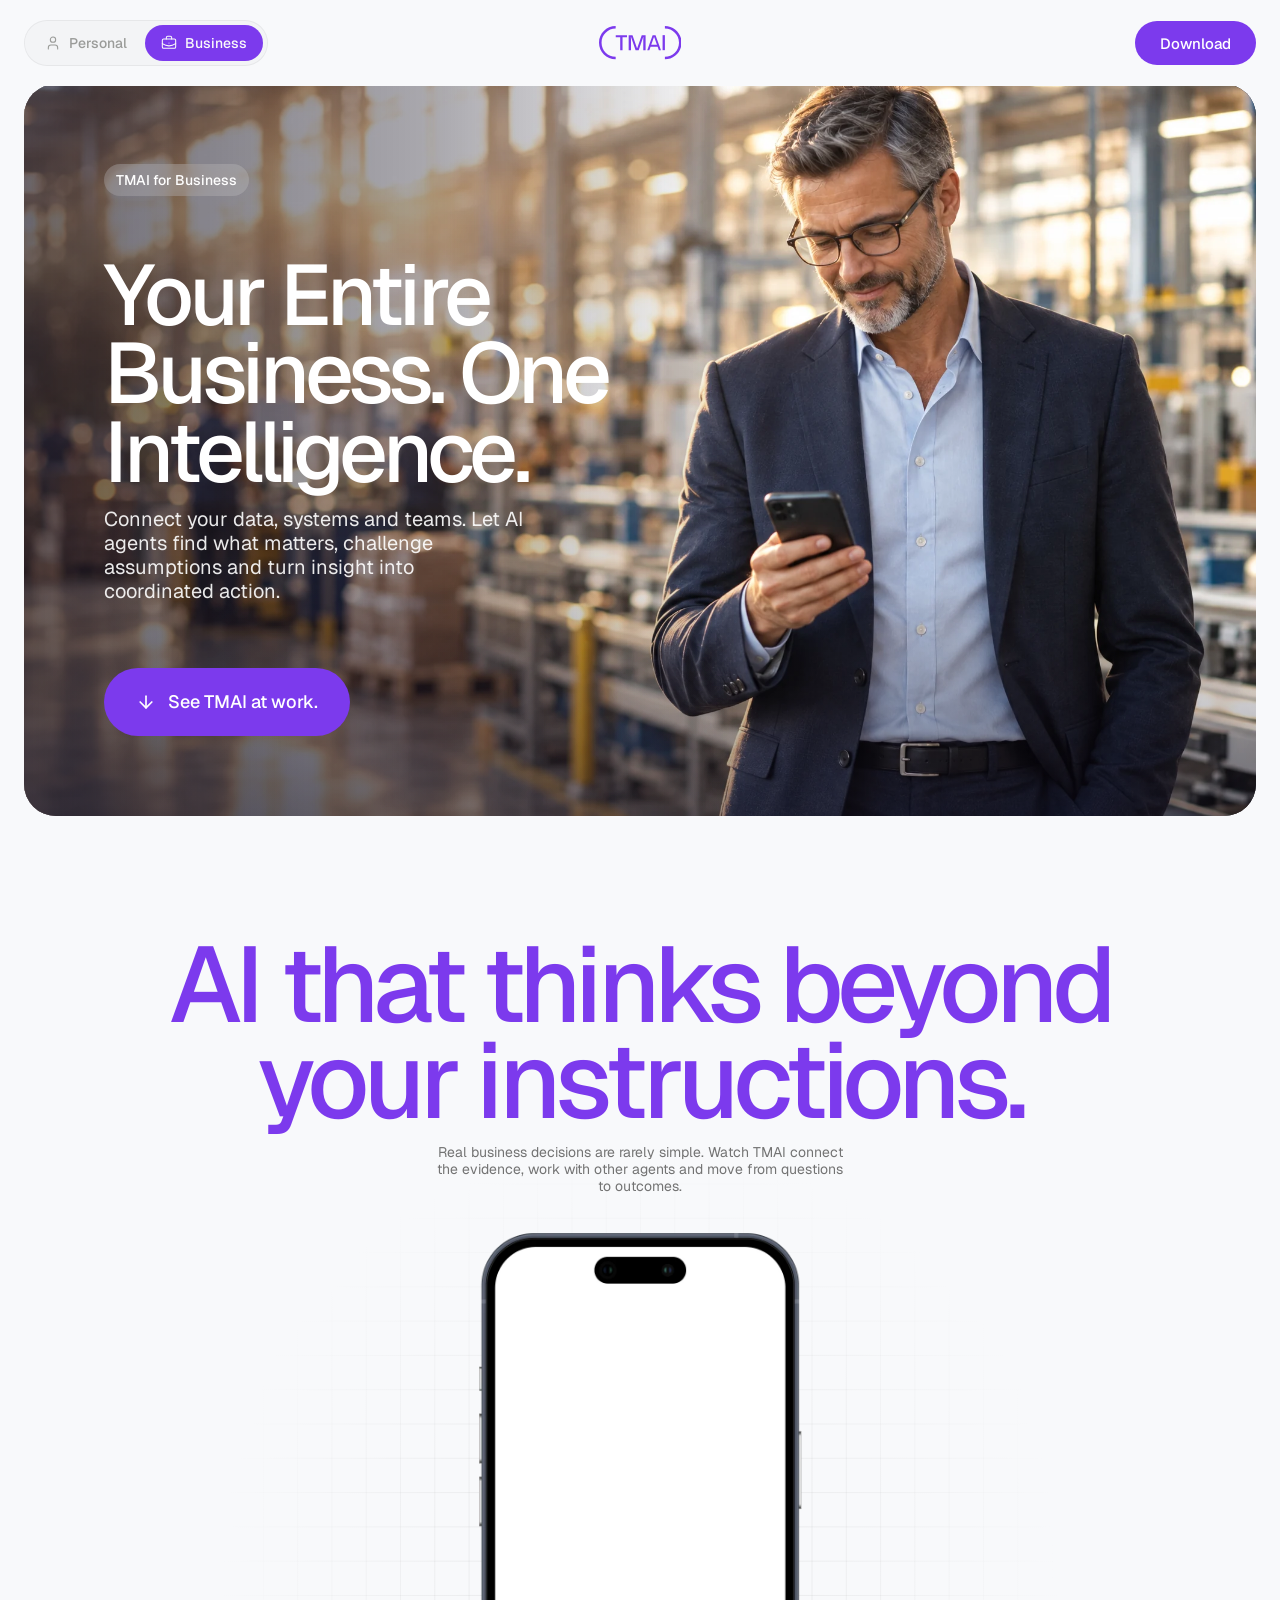
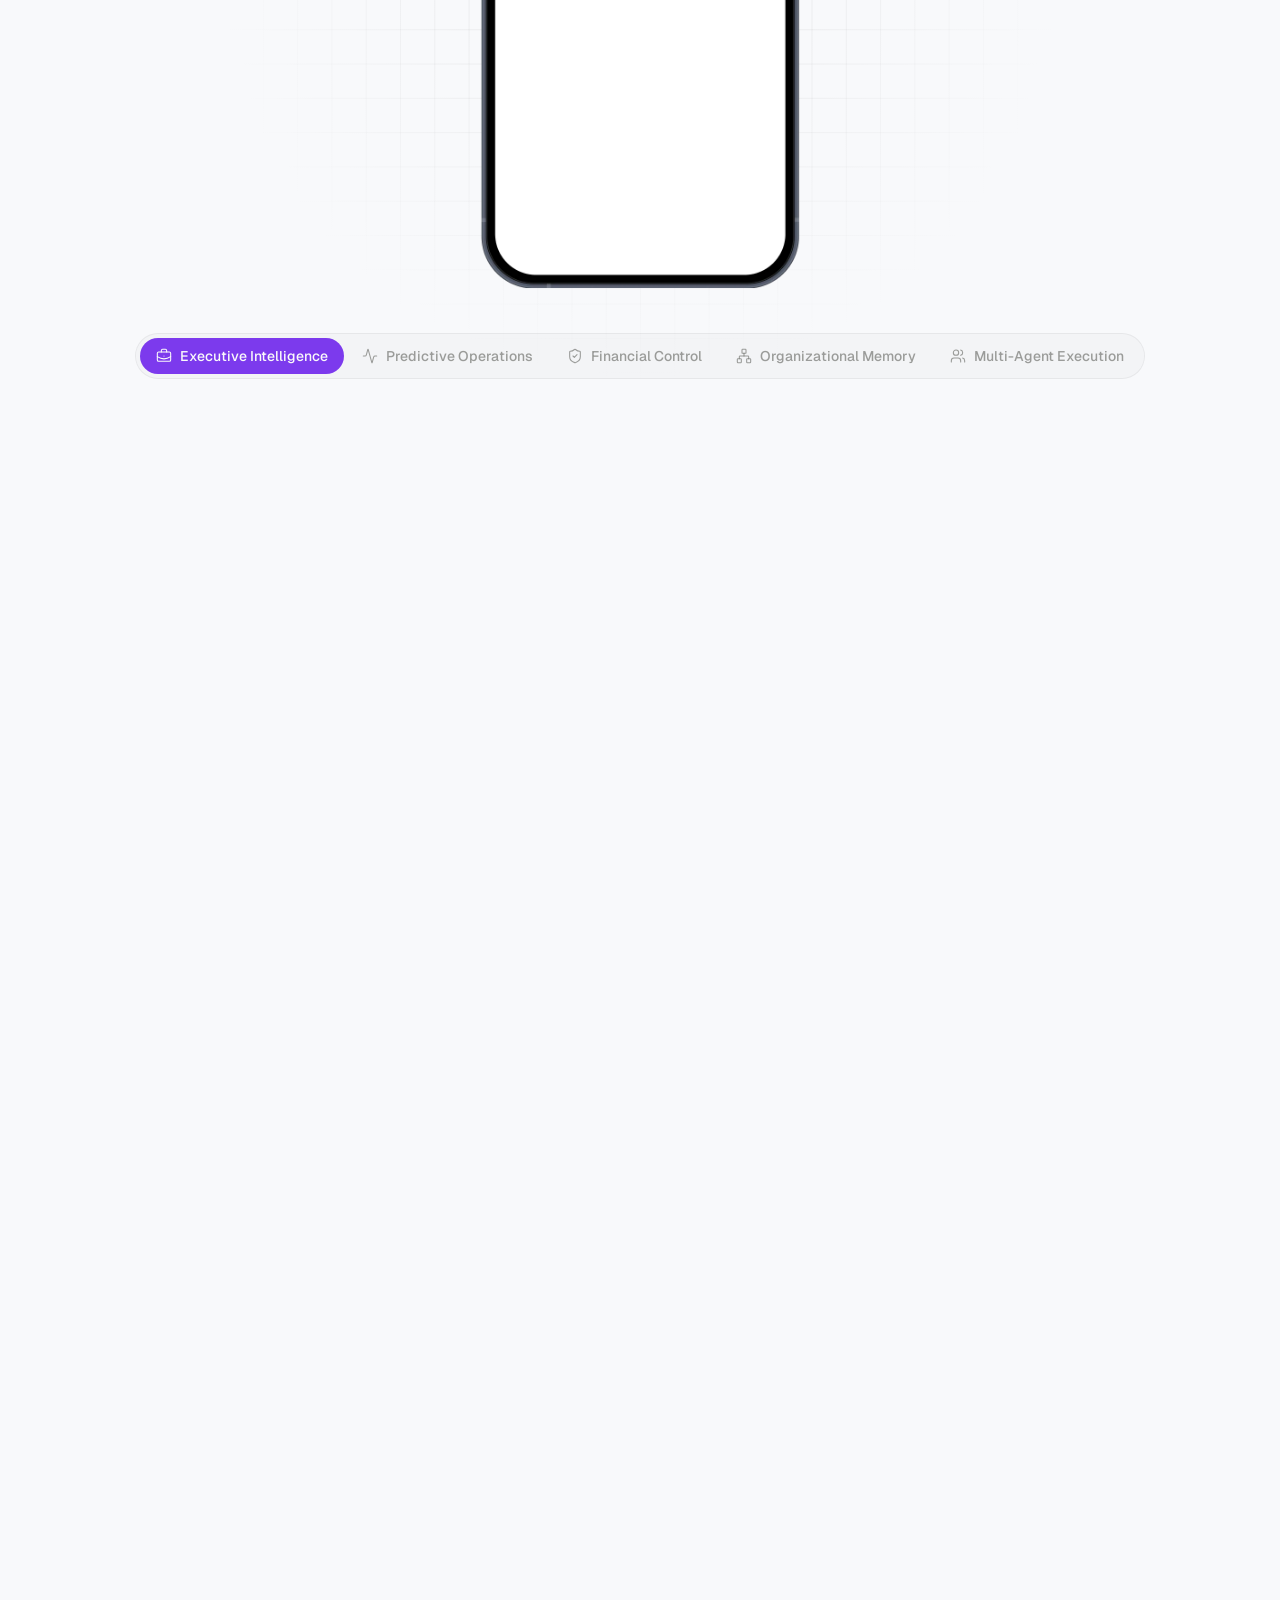
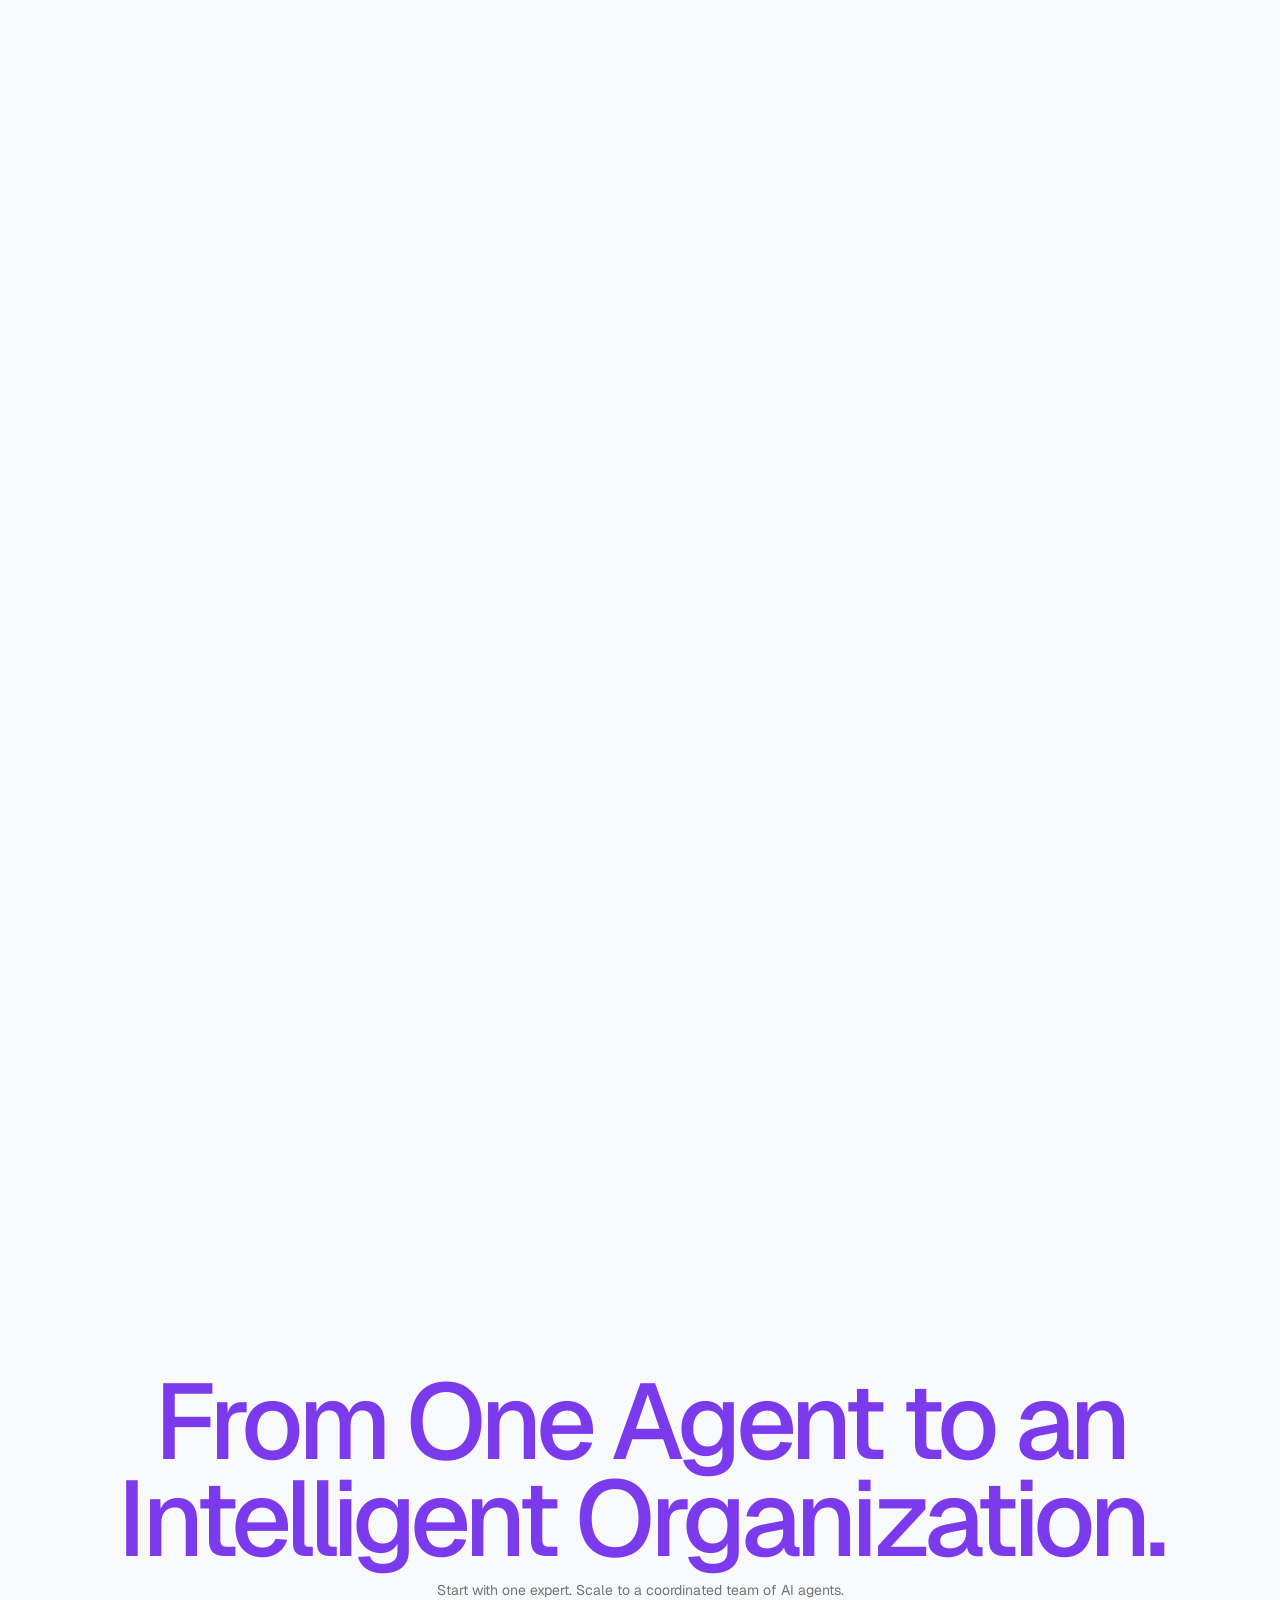
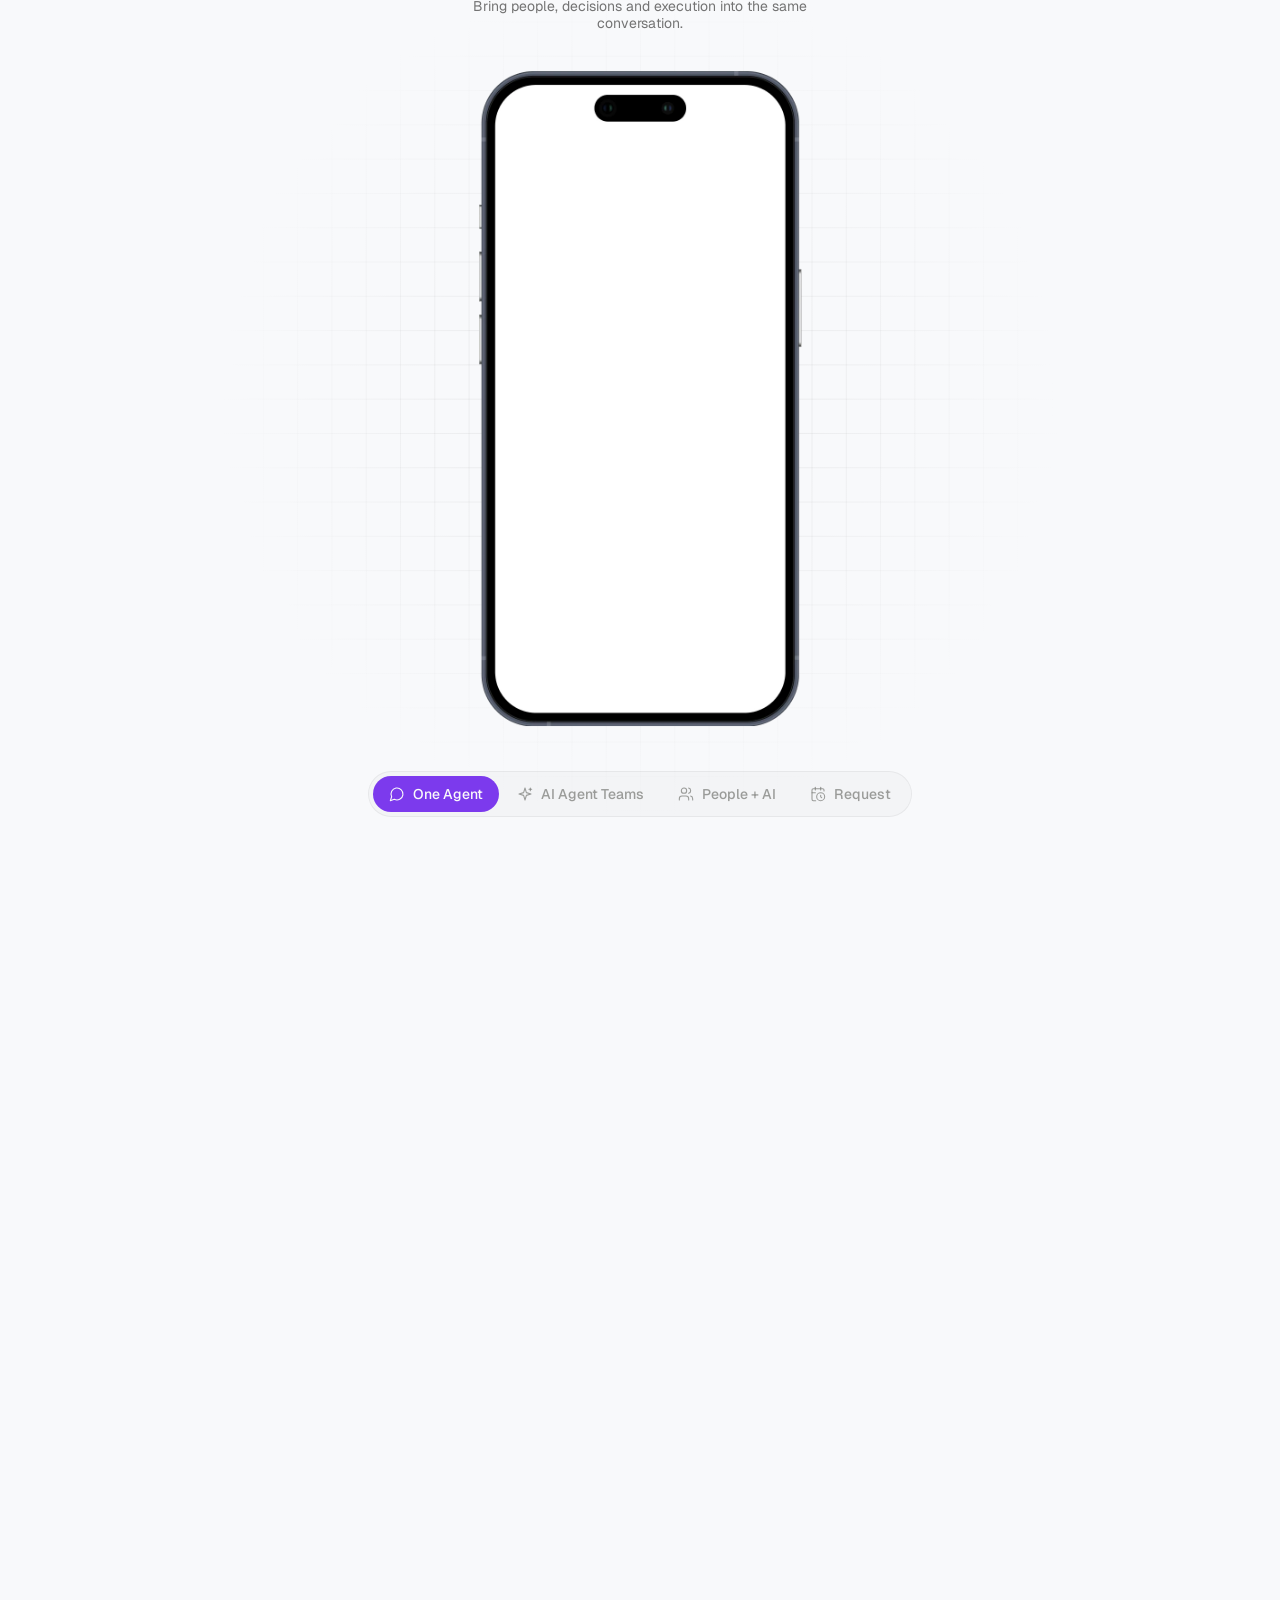
==== commit f3da869c: "Mobile: icon-only Personal/Business switch the size of Download, logo from Figma with tight brackets" ====
--- a/business/index.html
+++ b/business/index.html
@@ -22,7 +22,7 @@
       <a href="/business/" data-page="business" aria-current="page"><svg viewBox="0 0 24 24" fill="none" stroke="currentColor" stroke-width="1.6" stroke-linecap="round" stroke-linejoin="round" aria-hidden="true"><path d="M12 12h.01"/><path d="M16 6V4a2 2 0 0 0-2-2h-4a2 2 0 0 0-2 2v2"/><path d="M22 13a18.15 18.15 0 0 1-20 0"/><rect width="20" height="14" x="2" y="6" rx="2"/></svg><span class="lb">Business</span></a>
     </nav>
     <a class="logo" href="#top" aria-label="TMAI home">
-      <svg viewBox="0 0 120 40" fill="none" aria-hidden="true"><path d="M13 3.5C6.8 7.3 3 13.3 3 20s3.8 12.7 10 16.5" stroke="currentColor" stroke-width="2.8" stroke-linecap="round"/><path d="M107 3.5c6.2 3.8 10 9.8 10 16.5s-3.8 12.7-10 16.5" stroke="currentColor" stroke-width="2.8" stroke-linecap="round"/><text x="60" y="28.5" text-anchor="middle" fill="currentColor" font-family="Geist, system-ui, sans-serif" font-size="25" font-weight="500" letter-spacing="-.5">TMAI</text></svg>
+      <svg viewBox="0 0 85 35" fill="none" aria-hidden="true"><path d="M28.8202 11.5818H24.223V24.8869H21.8355V11.5818H17.2383V9.41803H28.8202V11.5818Z" fill="currentColor"/><path d="M43.9927 9.41803H47.9718V24.8935H45.5843V14.1074C45.5843 13.3116 45.6501 12.4697 45.7817 11.5884H45.4265L40.849 24.8935H37.6658L33.0882 11.5884H32.7331C32.7923 11.9567 32.8383 12.3645 32.8778 12.8183C32.9172 13.2655 32.9304 13.6996 32.9304 14.1139V24.9001H30.543V9.41803H34.4957L39.0732 22.7231H39.4284L43.9796 9.41803H43.9927Z" fill="currentColor"/><path d="M63.7769 24.8935H61.6131L60.3766 21.3551H53.0828L51.8201 24.8935H49.6562L55.2072 9.41803H58.2325L63.7834 24.8935H63.7769ZM59.6663 19.3886L56.8843 11.5884H56.5291L53.7668 19.3886H59.6663Z" fill="currentColor"/><path d="M67.8484 9.41803V24.8935H65.4609V9.41803H67.8484Z" fill="currentColor"/><path d="M17.1526 34.3117C7.69498 34.3117 0 26.6167 0 17.1526C0 7.6884 7.69498 0 17.1526 0V2.63076C9.14847 2.63076 2.63076 9.14847 2.63076 17.1526C2.63076 25.1567 9.14847 31.6744 17.1526 31.6744V34.3051V34.3117Z" fill="currentColor"/><path d="M67.8477 34.3118V31.681C75.8583 31.681 82.3695 25.1633 82.3695 17.1592C82.3695 9.15511 75.8517 2.6374 67.8477 2.6374V6.10352e-05C77.3052 6.10352e-05 85.0002 7.69504 85.0002 17.1526C85.0002 26.6102 77.3052 34.3052 67.8477 34.3052V34.3118Z" fill="currentColor"/></svg>
     </a>
     <a class="btn btn-pri" href="/#download">Download</a>
   </header>
@@ -126,8 +126,8 @@
 <script>
 const hero=document.getElementById("top");
 TMAINav(hero);
-const AG_STORIES = {"base":"/images/ag/b2b/","chat":{"x":17.8,"y":104.05,"w":321,"h":496},"chromes":{"intro":"ph_intro1"},"tabs":[{"key":"exec","label":"Executive Intelligence","icon":"<path d=\"M12 12h.01\"/><path d=\"M16 6V4a2 2 0 0 0-2-2h-4a2 2 0 0 0-2 2v2\"/><path d=\"M22 13a18.15 18.15 0 0 1-20 0\"/><rect width=\"20\" height=\"14\" x=\"2\" y=\"6\" rx=\"2\"/>"},{"key":"ops","label":"Predictive Operations","icon":"<path d=\"M22 12h-2.48a2 2 0 0 0-1.93 1.46l-2.35 8.36a.25.25 0 0 1-.48 0L9.24 2.18a.25.25 0 0 0-.48 0l-2.35 8.36A2 2 0 0 1 4.49 12H2\"/>"},{"key":"fin","label":"Financial Control","icon":"<path d=\"M20 13c0 5-3.5 7.5-7.66 8.95a1 1 0 0 1-.67-.01C7.5 20.5 4 18 4 13V6a1 1 0 0 1 1-1c2 0 4.5-1.2 6.24-2.72a1.17 1.17 0 0 1 1.52 0C14.51 3.81 17 5 19 5a1 1 0 0 1 1 1z\"/><path d=\"m9 12 2 2 4-4\"/>"},{"key":"mem","label":"Organizational Memory","icon":"<rect x=\"16\" y=\"16\" width=\"6\" height=\"6\" rx=\"1\"/><rect x=\"2\" y=\"16\" width=\"6\" height=\"6\" rx=\"1\"/><rect x=\"9\" y=\"2\" width=\"6\" height=\"6\" rx=\"1\"/><path d=\"M5 16v-3a1 1 0 0 1 1-1h12a1 1 0 0 1 1 1v3\"/><path d=\"M12 12V8\"/>"},{"key":"multi","label":"Multi-Agent Execution","icon":"<path d=\"M16 21v-2a4 4 0 0 0-4-4H6a4 4 0 0 0-4 4v2\"/><circle cx=\"9\" cy=\"7\" r=\"4\"/><path d=\"M22 21v-2a4 4 0 0 0-3-3.87\"/><path d=\"M16 3.13a4 4 0 0 1 0 7.75\"/>"}],"frames":[{"id":"1212:21208","tab":"exec","chrome":"ph_exec","c":[["co_1212:21452",1000,691,280,54,"The CEO orders staff cuts"]],"l":[["The CEO orders staff cuts",1000,718,837,718]]},{"id":"1212:21463","tab":"exec","chrome":"ph_exec","c":[["co_1212:21728",1000,646,280,54,"TMAI disagrees"]],"l":[["TMAI disagrees",1000,673,863,673]]},{"id":"1212:21739","tab":"exec","chrome":"ph_exec","c":[["co_1272:36768",1000,508,280,186,"Cross-system analysis"]],"l":[["Cross-system analysis",1000,528,863,528]]},{"id":"1212:22099","tab":"exec","chrome":"ph_exec","c":[["co_1212:22457",1000,693,280,54,"CEO asks follow-up"]],"l":[["CEO asks follow-up",1000,720,837,720]]},{"id":"1212:22468","tab":"exec","chrome":"ph_exec_1","c":[["co_1212:22849",1000,702,280,54,"Agent joins"]],"l":[["Agent joins",1000,729,828,729]]},{"id":"1212:22860","tab":"exec","chrome":"ph_exec_1","c":[["co_1272:36788",1000,660,280,114,"Actionable response"]],"l":[["Actionable response",1000,680,863,680]]},{"id":"1222:23158","tab":"ops","chrome":"ph_ops","c":[["co_1222:23400",1000,702,280,82,"Proactive alert"]],"l":[["Proactive alert",1000,722,870,722]]},{"id":"1222:23415","tab":"ops","chrome":"ph_ops","c":[["co_1222:23664",1000,597,280,82,"An agent initiates contact"]],"l":[["An agent initiates contact",1000,617,863,617]]},{"id":"1222:23679","tab":"ops","chrome":"ph_ops","c":[["co_1222:23996",1000,536,280,130,"Sensor trend"]],"l":[["Sensor trend",1000,556,863,556]]},{"id":"1222:24016","tab":"ops","chrome":"ph_ops","c":[["co_1222:24347",1000,691,280,54,"Executive objection"]],"l":[["Executive objection",1000,718,837,718]]},{"id":"1222:24362","tab":"ops","chrome":"ph_ops_1","c":[["co_1222:24716",1000,702,280,102,"Agent invitations"]],"l":[["Agent invitations",1000,722,843,722]]},{"id":"1222:24731","tab":"ops","chrome":"ph_ops_1","c":[["co_1222:25125",1000,668,280,54,"Short replies"]],"l":[["Short replies",1000,695,863,695]]},{"id":"1222:25140","tab":"ops","chrome":"ph_ops_1","c":[["co_1272:36798",1000,525,280,114,"To preserve deadlines"]],"l":[["To preserve deadlines",1000,545,863,545]]},{"id":"1225:25314","tab":"fin","chrome":"ph_fin","c":[["co_1225:25553",1000,691,280,102,"Payment instruction"]],"l":[["Payment instruction",1000,711,837,711]]},{"id":"1225:25568","tab":"fin","chrome":"ph_fin","c":[["co_1225:25827",1000,668,280,82,"AI blocks"]],"l":[["AI blocks",1000,688,863,688]]},{"id":"1225:25842","tab":"fin","chrome":"ph_fin","c":[["co_1272:36778",1000,556,280,130,"TMAI detects a mismatch"]],"l":[["TMAI detects a mismatch",1000,576,863,576]]},{"id":"1225:26189","tab":"fin","chrome":"ph_fin","c":[["co_1225:26530",1000,693,280,54,"CFO requests Legal"]],"l":[["CFO requests Legal",1000,720,837,720]]},{"id":"1225:26545","tab":"fin","chrome":"ph_fin_1","c":[["co_1225:26889",1000,702,280,54,"TMAI consults Legal"]],"l":[["TMAI consults Legal",1000,729,776,729]]},{"id":"1225:26904","tab":"fin","chrome":"ph_fin_1","c":[["co_1225:27268",1000,660,280,54,"Legal Agent responds"]],"l":[["Legal Agent responds",1000,687,863,687]]},{"id":"1225:27283","tab":"fin","chrome":"ph_fin_1","c":[["co_1272:36808",1000,550,280,150,"Approval card"]],"l":[["Approval card",1000,570,863,570]]},{"id":"1241:29340","tab":"mem","chrome":"ph_mem","c":[["co_1241:29385",1000,691,280,74,"Leadership asks why regional expansion failed"]],"l":[["Leadership asks why regional expansion failed",1000,718,863,718]]},{"id":"1241:29612","tab":"mem","chrome":"ph_mem","c":[["co_1241:29657",1000,668,280,122,"Trace response"]],"l":[["Trace response",1000,688,863,688]]},{"id":"1241:29904","tab":"mem","chrome":"ph_mem","c":[["co_1241:29949",1000,541,280,54,"Knowledge graph"]],"l":[["Knowledge graph",1000,568,863,568]]},{"id":"1241:30314","tab":"mem","chrome":"ph_mem","c":[["co_1241:30359",1000,602,280,102,"Three findings"]],"l":[["Three findings",1000,622,863,622]]},{"id":"1241:30794","tab":"mem","chrome":"ph_mem","c":[["co_1241:30839",1000,609,280,54,"Evidence card"]],"l":[["Evidence card",1000,636,863,636]]},{"id":"1241:31344","tab":"mem","chrome":"ph_mem","c":[["co_1241:31389",1000,685,280,54,"Counterfactual follow-up"]],"l":[["Counterfactual follow-up",1000,712,863,712]]},{"id":"1241:31908","tab":"mem","chrome":"ph_mem","c":[["co_1241:31953",1000,660,280,74,"Distinguish documented facts from assumptions"]],"l":[["Distinguish documented facts from assumptions",1000,687,863,687]]},{"id":"1244:34491","tab":"multi","chrome":"ph_multi","c":[["co_1244:34536",1000,691,280,82,"CEO goal"]],"l":[["CEO goal",1000,711,863,711]]},{"id":"1244:34763","tab":"multi","chrome":"ph_multi","c":[["co_1244:34808",1000,668,280,54,"Strategy Agent"]],"l":[["Strategy Agent",1000,695,863,695]]},{"id":"1244:35055","tab":"multi","chrome":"ph_multi_1","c":[["co_1244:35100",1000,702,280,54,"Specialist agents appear"]],"l":[["Specialist agents appear",1000,729,863,729]]},{"id":"1244:35350","tab":"multi","chrome":"ph_multi_1","c":[["co_1244:35395",1000,668,280,102,"Agents challenge the assumptions"]],"l":[["Agents challenge the assumptions",1000,688,863,688]]},{"id":"1244:35685","tab":"multi","chrome":"ph_multi_1","c":[["co_1244:35730",1000,685,280,54,"CEO pushes back"]],"l":[["CEO pushes back",1000,712,863,712]]},{"id":"1244:36034","tab":"multi","chrome":"ph_multi_1","c":[["co_1244:36079",1000,660,280,54,"Subject to validation"]],"l":[["Subject to validation",1000,687,863,687]]},{"id":"1244:36403","tab":"multi","chrome":"ph_multi_1","c":[["co_1244:36448",1000,520,280,102,"Agent agreement"]],"l":[["Agent agreement",1000,540,863,540]]}],"meta":{"ph_intro1":{"w":357,"h":724,"pad":0},"co_1225:27268":{"w":280,"h":54,"pad":4},"fin_02_ethan":{"w":282,"h":97,"pad":5},"co_1272:36788":{"w":280,"h":114,"pad":4},"multi_08_daniel":{"w":282,"h":455,"pad":4},"ph_multi_1":{"w":357,"h":724,"pad":0},"co_1222:24347":{"w":280,"h":54,"pad":4},"ops_04_marcus":{"w":282,"h":97,"pad":5},"fin_06_grace":{"w":282,"h":113,"pad":5},"ops_00_sys":{"w":49,"h":28,"pad":4},"fin_01_you_cfo":{"w":282,"h":58,"pad":4},"co_1241:29385":{"w":280,"h":74,"pad":4},"multi_03_sys":{"w":269,"h":28,"pad":4},"co_1222:24716":{"w":280,"h":102,"pad":4},"exec_01_you_ceo":{"w":282,"h":58,"pad":4},"co_1244:34808":{"w":280,"h":54,"pad":4},"multi_01_you_ceo":{"w":282,"h":58,"pad":4},"co_1212:21728":{"w":280,"h":54,"pad":4},"co_1212:21452":{"w":280,"h":54,"pad":4},"ph_mem":{"w":357,"h":724,"pad":0},"co_1222:25125":{"w":280,"h":54,"pad":4},"exec_04_you_ceo":{"w":282,"h":42,"pad":4},"co_1272:36808":{"w":280,"h":150,"pad":4},"mem_05_olivia":{"w":282,"h":220,"pad":5},"multi_05_ethan":{"w":282,"h":97,"pad":5},"fin_07_ethan":{"w":282,"h":324,"pad":5},"co_1225:26889":{"w":280,"h":54,"pad":4},"ops_05_sys":{"w":245,"h":28,"pad":4},"ph_ops":{"w":357,"h":724,"pad":0},"co_1244:36448":{"w":280,"h":102,"pad":4},"fin_03_ethan":{"w":282,"h":318,"pad":5},"exec_07_marcus":{"w":282,"h":97,"pad":5},"co_1241:31953":{"w":280,"h":74,"pad":4},"multi_06_you_ceo":{"w":282,"h":58,"pad":4},"co_1272:36778":{"w":280,"h":130,"pad":4},"ph_multi":{"w":357,"h":724,"pad":0},"exec_06_sys":{"w":213,"h":28,"pad":4},"ph_exec_1":{"w":357,"h":724,"pad":0},"ph_exec":{"w":357,"h":724,"pad":0},"nt_ops":{"w":295,"h":89,"pad":29},"multi_00_sys":{"w":49,"h":28,"pad":4},"mem_00_sys":{"w":49,"h":28,"pad":4},"ph_fin_1":{"w":357,"h":724,"pad":0},"exec_03_rachel":{"w":282,"h":415,"pad":5},"fin_04_you_cfo":{"w":282,"h":42,"pad":4},"ops_08_marcus":{"w":282,"h":395,"pad":5},"ops_07_nina":{"w":282,"h":97,"pad":5},"co_1244:35100":{"w":280,"h":54,"pad":4},"multi_07_marcus":{"w":282,"h":97,"pad":5},"co_1241:31389":{"w":280,"h":54,"pad":4},"co_1241:30839":{"w":280,"h":54,"pad":4},"co_1222:23664":{"w":280,"h":82,"pad":4},"co_1244:34536":{"w":280,"h":82,"pad":4},"ops_01_marcus":{"w":282,"h":254,"pad":5},"co_1225:26530":{"w":280,"h":54,"pad":4},"ops_06_tom":{"w":282,"h":97,"pad":5},"mem_06_you_ceo":{"w":282,"h":58,"pad":4},"mem_04_olivia":{"w":282,"h":247,"pad":5},"multi_02_daniel":{"w":282,"h":97,"pad":5},"mem_07_olivia":{"w":282,"h":113,"pad":5},"ops_02_marcus":{"w":282,"h":350,"pad":5},"co_1225:25553":{"w":280,"h":102,"pad":4},"co_1244:36079":{"w":280,"h":54,"pad":4},"fin_00_sys":{"w":49,"h":28,"pad":4},"co_1241:30359":{"w":280,"h":102,"pad":4},"co_1222:23996":{"w":280,"h":130,"pad":4},"co_1272:36768":{"w":280,"h":186,"pad":4},"co_1212:22457":{"w":280,"h":54,"pad":4},"exec_02_rachel":{"w":282,"h":156,"pad":5},"mem_01_you_ceo":{"w":282,"h":58,"pad":4},"mem_02_olivia":{"w":282,"h":97,"pad":5},"co_1222:23400":{"w":280,"h":82,"pad":4},"co_1241:29949":{"w":280,"h":54,"pad":4},"co_1212:22849":{"w":280,"h":54,"pad":4},"ph_ops_1":{"w":357,"h":724,"pad":0},"ops_03_you_ceo":{"w":282,"h":58,"pad":4},"fin_05_sys":{"w":109,"h":28,"pad":4},"co_1225:25827":{"w":280,"h":82,"pad":4},"exec_00_sys":{"w":49,"h":28,"pad":4},"co_1241:29657":{"w":280,"h":122,"pad":4},"ph_fin":{"w":357,"h":724,"pad":0},"co_1244:35730":{"w":280,"h":54,"pad":4},"co_1272:36798":{"w":280,"h":114,"pad":4},"mem_03_olivia":{"w":282,"h":371,"pad":5},"multi_04_grace":{"w":282,"h":97,"pad":5},"co_1244:35395":{"w":280,"h":102,"pad":4},"exec_05_rachel":{"w":282,"h":97,"pad":5}},"start":{"exec":["exec_00_sys"],"ops":["ops_00_sys"],"fin":["fin_00_sys"],"mem":["mem_00_sys"],"multi":["multi_00_sys"]},"ops":{"1212:21208":[["me","exec_01_you_ceo"]],"1212:21463":[["typing","exec_02_rachel"],["wait",1300],["reply","exec_02_rachel"]],"1212:21739":[["typing","exec_03_rachel"],["wait",1300],["reply","exec_03_rachel"]],"1212:22099":[["me","exec_04_you_ceo"]],"1212:22468":[["typing","exec_05_rachel"],["wait",1100],["reply","exec_05_rachel"],["wait",900],["chrome","ph_exec_1"],["add","exec_06_sys"]],"1212:22860":[["typing","exec_07_marcus"],["wait",1100],["reply","exec_07_marcus"]],"1222:23158":[["wait",300],["notif",["nt_ops",573,212.8]]],"1222:23415":[["unnotif"],["typing","ops_01_marcus"],["wait",1300],["reply","ops_01_marcus"]],"1222:23679":[["typing","ops_02_marcus"],["wait",1300],["reply","ops_02_marcus"]],"1222:24016":[["me","ops_03_you_ceo"]],"1222:24362":[["typing","ops_04_marcus"],["wait",1100],["reply","ops_04_marcus"],["wait",900],["chrome","ph_ops_1"],["add","ops_05_sys"]],"1222:24731":[["typing","ops_06_tom"],["wait",1100],["reply","ops_06_tom"],["wait",900],["typing","ops_07_nina"],["wait",1100],["reply","ops_07_nina"]],"1222:25140":[["typing","ops_08_marcus"],["wait",1300],["reply","ops_08_marcus"]],"1225:25314":[["me","fin_01_you_cfo"]],"1225:25568":[["typing","fin_02_ethan"],["wait",1100],["reply","fin_02_ethan"]],"1225:25842":[["typing","fin_03_ethan"],["wait",1300],["reply","fin_03_ethan"]],"1225:26189":[["me","fin_04_you_cfo"]],"1225:26545":[["chrome","ph_fin_1"],["add","fin_05_sys"]],"1225:26904":[["typing","fin_06_grace"],["wait",1100],["reply","fin_06_grace"]],"1225:27283":[["typing","fin_07_ethan"],["wait",1300],["reply","fin_07_ethan"]],"1241:29340":[["me","mem_01_you_ceo"]],"1241:29612":[["typing","mem_02_olivia"],["wait",1100],["reply","mem_02_olivia"]],"1241:29904":[["typing","mem_03_olivia"],["wait",1300],["reply","mem_03_olivia"]],"1241:30314":[["typing","mem_04_olivia"],["wait",1300],["reply","mem_04_olivia"]],"1241:30794":[["typing","mem_05_olivia"],["wait",1300],["reply","mem_05_olivia"]],"1241:31344":[["me","mem_06_you_ceo"]],"1241:31908":[["typing","mem_07_olivia"],["wait",1100],["reply","mem_07_olivia"]],"1244:34491":[["me","multi_01_you_ceo"]],"1244:34763":[["typing","multi_02_daniel"],["wait",1100],["reply","multi_02_daniel"]],"1244:35055":[["chrome","ph_multi_1"],["add","multi_03_sys"]],"1244:35350":[["typing","multi_04_grace"],["wait",1100],["reply","multi_04_grace"],["wait",900],["typing","multi_05_ethan"],["wait",1100],["reply","multi_05_ethan"]],"1244:35685":[["me","multi_06_you_ceo"]],"1244:36034":[["typing","multi_07_marcus"],["wait",1100],["reply","multi_07_marcus"]],"1244:36403":[["typing","multi_08_daniel"],["wait",1300],["reply","multi_08_daniel"]]},"hold":{"1212:21208":2400,"1212:21463":2800,"1212:21739":3600,"1212:22099":2400,"1212:22468":2800,"1212:22860":2800,"1222:23158":3200,"1222:23415":3600,"1222:23679":3600,"1222:24016":2400,"1222:24362":2800,"1222:24731":2800,"1222:25140":3600,"1225:25314":2400,"1225:25568":2800,"1225:25842":3600,"1225:26189":2400,"1225:26545":2800,"1225:26904":2800,"1225:27283":3600,"1241:29340":2400,"1241:29612":2800,"1241:29904":3600,"1241:30314":3600,"1241:30794":3600,"1241:31344":2400,"1241:31908":2800,"1244:34491":2400,"1244:34763":2800,"1244:35055":2800,"1244:35350":2800,"1244:35685":2400,"1244:36034":2800,"1244:36403":3600},"tabsLabel":"Choose a story","purpleBody":false};
-const AG_HOW = {"base":"/images/ag/b2b/","chat":{"x":17.8,"y":104.05,"w":321,"h":496},"chromes":{"intro":"ph_intro2","req":"ph_final"},"tabs":[{"key":"m1","label":"One Agent","icon":"<path d=\"M7.9 20A9 9 0 1 0 4 16.1L2 22Z\"/>"},{"key":"m2","label":"AI Agent Teams","icon":"<path d=\"M9.94 14.06 12 21l2.06-6.94L21 12l-6.94-2.06L12 3 9.94 9.94 3 12Z\"/><path d=\"M20 3v4\"/><path d=\"M22 5h-4\"/>"},{"key":"m3","label":"People + AI","icon":"<path d=\"M16 21v-2a4 4 0 0 0-4-4H6a4 4 0 0 0-4 4v2\"/><circle cx=\"9\" cy=\"7\" r=\"4\"/><path d=\"M22 21v-2a4 4 0 0 0-3-3.87\"/><path d=\"M16 3.13a4 4 0 0 1 0 7.75\"/>"},{"key":"req","label":"Request","icon":"<path d=\"M21 7.5V6a2 2 0 0 0-2-2H5a2 2 0 0 0-2 2v14a2 2 0 0 0 2 2h3.5\"/><path d=\"M16 2v4\"/><path d=\"M8 2v4\"/><path d=\"M3 10h5\"/><path d=\"M17.5 17.5 16 16.3V14\"/><circle cx=\"16\" cy=\"16\" r=\"6\"/>","final":true}],"frames":[{"id":"1260:34428","tab":"m1","chrome":"ph_m1","c":[["pr_1296:37233",960,464,340,96,"How it works","proc"]],"l":[]},{"id":"1260:34702","tab":"m1","chrome":"ph_m1","c":[["pr_1296:37243",960,430,340,164,"How it works","proc"]],"l":[]},{"id":"1260:35008","tab":"m1","chrome":"ph_m1","c":[["pr_1296:37266",960,430,340,164,"How it works","proc"]],"l":[]},{"id":"1260:35372","tab":"m1","chrome":"ph_m1","c":[["pr_1296:37289",960,398,340,228,"How it works","proc"]],"l":[]},{"id":"1260:35762","tab":"m2","chrome":"ph_m2","c":[["pr_1296:37319",960,464,340,96,"How it works","proc"]],"l":[]},{"id":"1260:36052","tab":"m2","chrome":"ph_m2","c":[["pr_1296:37329",960,431,340,162,"How it works","proc"]],"l":[]},{"id":"1260:36376","tab":"m2","chrome":"ph_m2_1","c":[["pr_1296:37355",960,431,340,162,"How it works","proc"]],"l":[]},{"id":"1260:36720","tab":"m2","chrome":"ph_m2_1","c":[["pr_1296:37381",960,431,340,162,"How it works","proc"]],"l":[]},{"id":"1260:37084","tab":"m2","chrome":"ph_m2_1","c":[["pr_1296:37407",960,397,340,230,"How it works","proc"]],"l":[]},{"id":"1260:37468","tab":"m2","chrome":"ph_m2_1","c":[["pr_1296:37444",960,365,340,314,"How it works","proc"]],"l":[]},{"id":"1260:37902","tab":"m3","chrome":"ph_m3","c":[["pr_1296:37488",960,431,340,162,"How it works","proc"]],"l":[]},{"id":"1260:38204","tab":"m3","chrome":"ph_m3","c":[["pr_1296:37514",960,431,340,162,"How it works","proc"]],"l":[]},{"id":"1260:38526","tab":"m3","chrome":"ph_m3","c":[["pr_1296:37540",960,399,340,226,"How it works","proc"]],"l":[]},{"id":"1260:38874","tab":"m3","chrome":"ph_m3","c":[["pr_1296:37573",960,383,340,324,"How it works","proc"]],"l":[]},{"id":"1260:39246","tab":"m3","chrome":"ph_m3","c":[["pr_1296:37611",960,335,340,420,"How it works","proc"]],"l":[]}],"meta":{"pr_1296:37514":{"w":340,"h":162,"pad":4},"m2_04_jake":{"w":282,"h":97,"pad":5},"m2_03_ethan":{"w":282,"h":97,"pad":5},"m3_02_marcus":{"w":282,"h":97,"pad":5},"ph_m2":{"w":357,"h":724,"pad":0},"pr_1296:37329":{"w":340,"h":162,"pad":4},"pr_1296:37289":{"w":340,"h":228,"pad":4},"m3_00_sys":{"w":49,"h":28,"pad":4},"pr_1296:37407":{"w":340,"h":230,"pad":4},"m2_01_you":{"w":282,"h":58,"pad":4},"m3_03_ethan":{"w":282,"h":97,"pad":5},"m3_05_marcus":{"w":282,"h":97,"pad":5},"pr_1296:37611":{"w":340,"h":420,"pad":4},"m1_00_sys":{"w":49,"h":28,"pad":4},"m3_01_you":{"w":282,"h":58,"pad":4},"pr_1296:37573":{"w":340,"h":324,"pad":4},"ph_m2_1":{"w":357,"h":724,"pad":0},"pr_1296:37540":{"w":340,"h":226,"pad":4},"pr_1296:37233":{"w":340,"h":96,"pad":4},"pr_1296:37381":{"w":340,"h":162,"pad":4},"pr_1296:37243":{"w":340,"h":164,"pad":4},"m2_02_adam":{"w":282,"h":97,"pad":5},"m3_04_cfo":{"w":282,"h":98,"pad":5},"m1_03_sophie":{"w":282,"h":376,"pad":5},"m2_00_sys":{"w":49,"h":28,"pad":4},"pr_1296:37266":{"w":340,"h":164,"pad":4},"m1_04_sophie":{"w":282,"h":113,"pad":5},"ph_m3":{"w":357,"h":724,"pad":0},"m1_02_sophie":{"w":282,"h":204,"pad":5},"ph_final":{"w":357,"h":724,"pad":0},"m1_01_you":{"w":282,"h":58,"pad":4},"m2_06_adam":{"w":282,"h":226,"pad":5},"pr_1296:37355":{"w":340,"h":162,"pad":4},"pr_1296:37488":{"w":340,"h":162,"pad":4},"ph_m1":{"w":357,"h":724,"pad":0},"m2_05_adam":{"w":282,"h":97,"pad":5},"pr_1296:37444":{"w":340,"h":314,"pad":4},"ph_intro2":{"w":357,"h":724,"pad":0},"pr_1296:37319":{"w":340,"h":96,"pad":4}},"start":{"m1":["m1_00_sys"],"m2":["m2_00_sys"],"m3":["m3_00_sys"]},"ops":{"1260:34428":[["me","m1_01_you"]],"1260:34702":[["typing","m1_02_sophie"],["wait",1300],["reply","m1_02_sophie"]],"1260:35008":[["typing","m1_03_sophie"],["wait",1300],["reply","m1_03_sophie"]],"1260:35372":[["typing","m1_04_sophie"],["wait",1100],["reply","m1_04_sophie"]],"1260:35762":[["me","m2_01_you"]],"1260:36052":[["typing","m2_02_adam"],["wait",1100],["reply","m2_02_adam"]],"1260:36376":[["chrome","ph_m2_1"],["typing","m2_03_ethan"],["wait",1100],["reply","m2_03_ethan"]],"1260:36720":[["typing","m2_04_jake"],["wait",1100],["reply","m2_04_jake"]],"1260:37084":[["typing","m2_05_adam"],["wait",1100],["reply","m2_05_adam"]],"1260:37468":[["typing","m2_06_adam"],["wait",1300],["reply","m2_06_adam"]],"1260:37902":[["me","m3_01_you"]],"1260:38204":[["typing","m3_02_marcus"],["wait",1100],["reply","m3_02_marcus"]],"1260:38526":[["typing","m3_03_ethan"],["wait",1100],["reply","m3_03_ethan"]],"1260:38874":[["typing","m3_04_cfo"],["wait",1100],["reply","m3_04_cfo"]],"1260:39246":[["typing","m3_05_marcus"],["wait",1100],["reply","m3_05_marcus"]]},"hold":{"1260:34428":2400,"1260:34702":3600,"1260:35008":3600,"1260:35372":2800,"1260:35762":2400,"1260:36052":2800,"1260:36376":2800,"1260:36720":2800,"1260:37084":2800,"1260:37468":3600,"1260:37902":2400,"1260:38204":2800,"1260:38526":2800,"1260:38874":2800,"1260:39246":2800},"tabsLabel":"How TMAI works","mobileFinalHeight":88};
+const AG_STORIES = {"base":"/images/ag/b2b/","chat":{"x":17.8,"y":104.05,"w":321,"h":496},"chromes":{"intro":"ph_intro1"},"tabs":[{"key":"exec","label":"Executive Intelligence","icon":"<path d=\"M12 12h.01\"/><path d=\"M16 6V4a2 2 0 0 0-2-2h-4a2 2 0 0 0-2 2v2\"/><path d=\"M22 13a18.15 18.15 0 0 1-20 0\"/><rect width=\"20\" height=\"14\" x=\"2\" y=\"6\" rx=\"2\"/>"},{"key":"ops","label":"Predictive Operations","icon":"<path d=\"M22 12h-2.48a2 2 0 0 0-1.93 1.46l-2.35 8.36a.25.25 0 0 1-.48 0L9.24 2.18a.25.25 0 0 0-.48 0l-2.35 8.36A2 2 0 0 1 4.49 12H2\"/>"},{"key":"fin","label":"Financial Control","icon":"<path d=\"M20 13c0 5-3.5 7.5-7.66 8.95a1 1 0 0 1-.67-.01C7.5 20.5 4 18 4 13V6a1 1 0 0 1 1-1c2 0 4.5-1.2 6.24-2.72a1.17 1.17 0 0 1 1.52 0C14.51 3.81 17 5 19 5a1 1 0 0 1 1 1z\"/><path d=\"m9 12 2 2 4-4\"/>"},{"key":"mem","label":"Organizational Memory","icon":"<rect x=\"16\" y=\"16\" width=\"6\" height=\"6\" rx=\"1\"/><rect x=\"2\" y=\"16\" width=\"6\" height=\"6\" rx=\"1\"/><rect x=\"9\" y=\"2\" width=\"6\" height=\"6\" rx=\"1\"/><path d=\"M5 16v-3a1 1 0 0 1 1-1h12a1 1 0 0 1 1 1v3\"/><path d=\"M12 12V8\"/>"},{"key":"multi","label":"Multi-Agent Execution","icon":"<path d=\"M16 21v-2a4 4 0 0 0-4-4H6a4 4 0 0 0-4 4v2\"/><circle cx=\"9\" cy=\"7\" r=\"4\"/><path d=\"M22 21v-2a4 4 0 0 0-3-3.87\"/><path d=\"M16 3.13a4 4 0 0 1 0 7.75\"/>"}],"frames":[{"id":"1212:21208","tab":"exec","chrome":"ph_exec","c":[["co_1212:21452",1000,691,280,54,"The CEO orders staff cuts"]],"l":[["The CEO orders staff cuts",1000,718,837,718]]},{"id":"1212:21463","tab":"exec","chrome":"ph_exec","c":[["co_1212:21728",1000,646,280,54,"TMAI disagrees"]],"l":[["TMAI disagrees",1000,673,863,673]]},{"id":"1212:21739","tab":"exec","chrome":"ph_exec","c":[["co_1272:36768",1000,508,280,186,"Cross-system analysis"]],"l":[["Cross-system analysis",1000,528,863,528]]},{"id":"1212:22099","tab":"exec","chrome":"ph_exec","c":[["co_1212:22457",1000,693,280,54,"CEO asks follow-up"]],"l":[["CEO asks follow-up",1000,720,837,720]]},{"id":"1212:22468","tab":"exec","chrome":"ph_exec_1","c":[["co_1212:22849",1000,702,280,54,"Agent joins"]],"l":[["Agent joins",1000,729,828,729]]},{"id":"1212:22860","tab":"exec","chrome":"ph_exec_1","c":[["co_1272:36788",1000,660,280,114,"Actionable response"]],"l":[["Actionable response",1000,680,863,680]]},{"id":"1222:23158","tab":"ops","chrome":"ph_ops","c":[["co_1222:23400",1000,702,280,82,"Proactive alert"]],"l":[["Proactive alert",1000,722,870,722]]},{"id":"1222:23415","tab":"ops","chrome":"ph_ops","c":[["co_1222:23664",1000,597,280,82,"An agent initiates contact"]],"l":[["An agent initiates contact",1000,617,863,617]]},{"id":"1222:23679","tab":"ops","chrome":"ph_ops","c":[["co_1222:23996",1000,536,280,130,"Sensor trend"]],"l":[["Sensor trend",1000,556,863,556]]},{"id":"1222:24016","tab":"ops","chrome":"ph_ops","c":[["co_1222:24347",1000,691,280,54,"Executive objection"]],"l":[["Executive objection",1000,718,837,718]]},{"id":"1222:24362","tab":"ops","chrome":"ph_ops_1","c":[["co_1222:24716",1000,702,280,102,"Agent invitations"]],"l":[["Agent invitations",1000,722,843,722]]},{"id":"1222:24731","tab":"ops","chrome":"ph_ops_1","c":[["co_1222:25125",1000,668,280,54,"Short replies"]],"l":[["Short replies",1000,695,863,695]]},{"id":"1222:25140","tab":"ops","chrome":"ph_ops_1","c":[["co_1272:36798",1000,525,280,114,"To preserve deadlines"]],"l":[["To preserve deadlines",1000,545,863,545]]},{"id":"1225:25314","tab":"fin","chrome":"ph_fin","c":[["co_1225:25553",1000,691,280,102,"Payment instruction"]],"l":[["Payment instruction",1000,711,837,711]]},{"id":"1225:25568","tab":"fin","chrome":"ph_fin","c":[["co_1225:25827",1000,668,280,82,"AI blocks"]],"l":[["AI blocks",1000,688,863,688]]},{"id":"1225:25842","tab":"fin","chrome":"ph_fin","c":[["co_1272:36778",1000,556,280,130,"TMAI detects a mismatch"]],"l":[["TMAI detects a mismatch",1000,576,863,576]]},{"id":"1225:26189","tab":"fin","chrome":"ph_fin","c":[["co_1225:26530",1000,693,280,54,"CFO requests Legal"]],"l":[["CFO requests Legal",1000,720,837,720]]},{"id":"1225:26545","tab":"fin","chrome":"ph_fin_1","c":[["co_1225:26889",1000,702,280,54,"TMAI consults Legal"]],"l":[["TMAI consults Legal",1000,729,776,729]]},{"id":"1225:26904","tab":"fin","chrome":"ph_fin_1","c":[["co_1225:27268",1000,660,280,54,"Legal Agent responds"]],"l":[["Legal Agent responds",1000,687,863,687]]},{"id":"1225:27283","tab":"fin","chrome":"ph_fin_1","c":[["co_1272:36808",1000,550,280,150,"Approval card"]],"l":[["Approval card",1000,570,863,570]]},{"id":"1241:29340","tab":"mem","chrome":"ph_mem","c":[["co_1241:29385",1000,691,280,74,"Leadership asks why regional expansion failed"]],"l":[["Leadership asks why regional expansion failed",1000,718,863,718]]},{"id":"1241:29612","tab":"mem","chrome":"ph_mem","c":[["co_1241:29657",1000,668,280,122,"Trace response"]],"l":[["Trace response",1000,688,863,688]]},{"id":"1241:29904","tab":"mem","chrome":"ph_mem","c":[["co_1241:29949",1000,541,280,54,"Knowledge graph"]],"l":[["Knowledge graph",1000,568,863,568]]},{"id":"1241:30314","tab":"mem","chrome":"ph_mem","c":[["co_1241:30359",1000,602,280,102,"Three findings"]],"l":[["Three findings",1000,622,863,622]]},{"id":"1241:30794","tab":"mem","chrome":"ph_mem","c":[["co_1241:30839",1000,609,280,54,"Evidence card"]],"l":[["Evidence card",1000,636,863,636]]},{"id":"1241:31344","tab":"mem","chrome":"ph_mem","c":[["co_1241:31389",1000,685,280,54,"Counterfactual follow-up"]],"l":[["Counterfactual follow-up",1000,712,863,712]]},{"id":"1241:31908","tab":"mem","chrome":"ph_mem","c":[["co_1241:31953",1000,660,280,74,"Distinguish documented facts from assumptions"]],"l":[["Distinguish documented facts from assumptions",1000,687,863,687]]},{"id":"1244:34491","tab":"multi","chrome":"ph_multi","c":[["co_1244:34536",1000,691,280,82,"CEO goal"]],"l":[["CEO goal",1000,711,863,711]]},{"id":"1244:34763","tab":"multi","chrome":"ph_multi","c":[["co_1244:34808",1000,668,280,54,"Strategy Agent"]],"l":[["Strategy Agent",1000,695,863,695]]},{"id":"1244:35055","tab":"multi","chrome":"ph_multi_1","c":[["co_1244:35100",1000,702,280,54,"Specialist agents appear"]],"l":[["Specialist agents appear",1000,729,863,729]]},{"id":"1244:35350","tab":"multi","chrome":"ph_multi_1","c":[["co_1244:35395",1000,668,280,102,"Agents challenge the assumptions"]],"l":[["Agents challenge the assumptions",1000,688,863,688]]},{"id":"1244:35685","tab":"multi","chrome":"ph_multi_1","c":[["co_1244:35730",1000,685,280,54,"CEO pushes back"]],"l":[["CEO pushes back",1000,712,863,712]]},{"id":"1244:36034","tab":"multi","chrome":"ph_multi_1","c":[["co_1244:36079",1000,660,280,54,"Subject to validation"]],"l":[["Subject to validation",1000,687,863,687]]},{"id":"1244:36403","tab":"multi","chrome":"ph_multi_1","c":[["co_1244:36448",1000,520,280,102,"Agent agreement"]],"l":[["Agent agreement",1000,540,863,540]]}],"meta":{"ph_multi_1":{"w":357,"h":724,"pad":0},"co_1241:31953":{"w":280,"h":74,"pad":4},"co_1222:23664":{"w":280,"h":82,"pad":4},"ph_exec_1":{"w":357,"h":724,"pad":0},"fin_06_grace":{"w":282,"h":113,"pad":5},"co_1272:36778":{"w":280,"h":130,"pad":4},"co_1225:26889":{"w":280,"h":54,"pad":4},"ops_05_sys":{"w":245,"h":28,"pad":4},"fin_00_sys":{"w":49,"h":28,"pad":4},"co_1244:35730":{"w":280,"h":54,"pad":4},"fin_04_you_cfo":{"w":282,"h":42,"pad":4},"fin_05_sys":{"w":109,"h":28,"pad":4},"fin_01_you_cfo":{"w":282,"h":58,"pad":4},"mem_00_sys":{"w":49,"h":28,"pad":4},"mem_06_you_ceo":{"w":282,"h":58,"pad":4},"ops_01_marcus":{"w":282,"h":254,"pad":5},"co_1244:34808":{"w":280,"h":54,"pad":4},"fin_03_ethan":{"w":282,"h":318,"pad":5},"ph_mem":{"w":357,"h":724,"pad":0},"co_1222:24347":{"w":280,"h":54,"pad":4},"multi_02_daniel":{"w":282,"h":97,"pad":5},"mem_05_olivia":{"w":282,"h":220,"pad":5},"co_1225:25827":{"w":280,"h":82,"pad":4},"co_1222:24716":{"w":280,"h":102,"pad":4},"multi_00_sys":{"w":49,"h":28,"pad":4},"exec_04_you_ceo":{"w":282,"h":42,"pad":4},"co_1241:29949":{"w":280,"h":54,"pad":4},"exec_02_rachel":{"w":282,"h":156,"pad":5},"co_1225:26530":{"w":280,"h":54,"pad":4},"exec_05_rachel":{"w":282,"h":97,"pad":5},"ops_08_marcus":{"w":282,"h":395,"pad":5},"ops_00_sys":{"w":49,"h":28,"pad":4},"co_1244:34536":{"w":280,"h":82,"pad":4},"multi_07_marcus":{"w":282,"h":97,"pad":5},"exec_03_rachel":{"w":282,"h":415,"pad":5},"mem_01_you_ceo":{"w":282,"h":58,"pad":4},"co_1222:23400":{"w":280,"h":82,"pad":4},"ph_ops_1":{"w":357,"h":724,"pad":0},"co_1212:22457":{"w":280,"h":54,"pad":4},"co_1244:35100":{"w":280,"h":54,"pad":4},"exec_06_sys":{"w":213,"h":28,"pad":4},"ph_fin_1":{"w":357,"h":724,"pad":0},"multi_08_daniel":{"w":282,"h":455,"pad":4},"mem_07_olivia":{"w":282,"h":113,"pad":5},"ops_06_tom":{"w":282,"h":97,"pad":5},"multi_04_grace":{"w":282,"h":97,"pad":5},"exec_00_sys":{"w":49,"h":28,"pad":4},"co_1225:25553":{"w":280,"h":102,"pad":4},"co_1272:36798":{"w":280,"h":114,"pad":4},"exec_01_you_ceo":{"w":282,"h":58,"pad":4},"ops_04_marcus":{"w":282,"h":97,"pad":5},"ph_intro1":{"w":357,"h":724,"pad":0},"multi_05_ethan":{"w":282,"h":97,"pad":5},"mem_03_olivia":{"w":282,"h":371,"pad":5},"ph_exec":{"w":357,"h":724,"pad":0},"co_1222:25125":{"w":280,"h":54,"pad":4},"co_1241:30839":{"w":280,"h":54,"pad":4},"multi_03_sys":{"w":269,"h":28,"pad":4},"co_1241:30359":{"w":280,"h":102,"pad":4},"co_1225:27268":{"w":280,"h":54,"pad":4},"co_1272:36788":{"w":280,"h":114,"pad":4},"co_1212:22849":{"w":280,"h":54,"pad":4},"co_1244:35395":{"w":280,"h":102,"pad":4},"ops_02_marcus":{"w":282,"h":350,"pad":5},"nt_ops":{"w":295,"h":89,"pad":29},"co_1244:36079":{"w":280,"h":54,"pad":4},"multi_01_you_ceo":{"w":282,"h":58,"pad":4},"co_1241:29657":{"w":280,"h":122,"pad":4},"co_1244:36448":{"w":280,"h":102,"pad":4},"co_1272:36808":{"w":280,"h":150,"pad":4},"ph_ops":{"w":357,"h":724,"pad":0},"fin_07_ethan":{"w":282,"h":324,"pad":5},"ops_07_nina":{"w":282,"h":97,"pad":5},"co_1272:36768":{"w":280,"h":186,"pad":4},"multi_06_you_ceo":{"w":282,"h":58,"pad":4},"ph_multi":{"w":357,"h":724,"pad":0},"co_1212:21728":{"w":280,"h":54,"pad":4},"fin_02_ethan":{"w":282,"h":97,"pad":5},"ops_03_you_ceo":{"w":282,"h":58,"pad":4},"ph_fin":{"w":357,"h":724,"pad":0},"mem_04_olivia":{"w":282,"h":247,"pad":5},"exec_07_marcus":{"w":282,"h":97,"pad":5},"co_1222:23996":{"w":280,"h":130,"pad":4},"co_1241:31389":{"w":280,"h":54,"pad":4},"mem_02_olivia":{"w":282,"h":97,"pad":5},"co_1241:29385":{"w":280,"h":74,"pad":4},"co_1212:21452":{"w":280,"h":54,"pad":4}},"start":{"exec":["exec_00_sys"],"ops":["ops_00_sys"],"fin":["fin_00_sys"],"mem":["mem_00_sys"],"multi":["multi_00_sys"]},"ops":{"1212:21208":[["me","exec_01_you_ceo"]],"1212:21463":[["typing","exec_02_rachel"],["wait",1300],["reply","exec_02_rachel"]],"1212:21739":[["typing","exec_03_rachel"],["wait",1300],["reply","exec_03_rachel"]],"1212:22099":[["me","exec_04_you_ceo"]],"1212:22468":[["typing","exec_05_rachel"],["wait",1100],["reply","exec_05_rachel"],["wait",900],["chrome","ph_exec_1"],["add","exec_06_sys"]],"1212:22860":[["typing","exec_07_marcus"],["wait",1100],["reply","exec_07_marcus"]],"1222:23158":[["wait",300],["notif",["nt_ops",573,212.8]]],"1222:23415":[["unnotif"],["typing","ops_01_marcus"],["wait",1300],["reply","ops_01_marcus"]],"1222:23679":[["typing","ops_02_marcus"],["wait",1300],["reply","ops_02_marcus"]],"1222:24016":[["me","ops_03_you_ceo"]],"1222:24362":[["typing","ops_04_marcus"],["wait",1100],["reply","ops_04_marcus"],["wait",900],["chrome","ph_ops_1"],["add","ops_05_sys"]],"1222:24731":[["typing","ops_06_tom"],["wait",1100],["reply","ops_06_tom"],["wait",900],["typing","ops_07_nina"],["wait",1100],["reply","ops_07_nina"]],"1222:25140":[["typing","ops_08_marcus"],["wait",1300],["reply","ops_08_marcus"]],"1225:25314":[["me","fin_01_you_cfo"]],"1225:25568":[["typing","fin_02_ethan"],["wait",1100],["reply","fin_02_ethan"]],"1225:25842":[["typing","fin_03_ethan"],["wait",1300],["reply","fin_03_ethan"]],"1225:26189":[["me","fin_04_you_cfo"]],"1225:26545":[["chrome","ph_fin_1"],["add","fin_05_sys"]],"1225:26904":[["typing","fin_06_grace"],["wait",1100],["reply","fin_06_grace"]],"1225:27283":[["typing","fin_07_ethan"],["wait",1300],["reply","fin_07_ethan"]],"1241:29340":[["me","mem_01_you_ceo"]],"1241:29612":[["typing","mem_02_olivia"],["wait",1100],["reply","mem_02_olivia"]],"1241:29904":[["typing","mem_03_olivia"],["wait",1300],["reply","mem_03_olivia"]],"1241:30314":[["typing","mem_04_olivia"],["wait",1300],["reply","mem_04_olivia"]],"1241:30794":[["typing","mem_05_olivia"],["wait",1300],["reply","mem_05_olivia"]],"1241:31344":[["me","mem_06_you_ceo"]],"1241:31908":[["typing","mem_07_olivia"],["wait",1100],["reply","mem_07_olivia"]],"1244:34491":[["me","multi_01_you_ceo"]],"1244:34763":[["typing","multi_02_daniel"],["wait",1100],["reply","multi_02_daniel"]],"1244:35055":[["chrome","ph_multi_1"],["add","multi_03_sys"]],"1244:35350":[["typing","multi_04_grace"],["wait",1100],["reply","multi_04_grace"],["wait",900],["typing","multi_05_ethan"],["wait",1100],["reply","multi_05_ethan"]],"1244:35685":[["me","multi_06_you_ceo"]],"1244:36034":[["typing","multi_07_marcus"],["wait",1100],["reply","multi_07_marcus"]],"1244:36403":[["typing","multi_08_daniel"],["wait",1300],["reply","multi_08_daniel"]]},"hold":{"1212:21208":2400,"1212:21463":2800,"1212:21739":3600,"1212:22099":2400,"1212:22468":2800,"1212:22860":2800,"1222:23158":3200,"1222:23415":3600,"1222:23679":3600,"1222:24016":2400,"1222:24362":2800,"1222:24731":2800,"1222:25140":3600,"1225:25314":2400,"1225:25568":2800,"1225:25842":3600,"1225:26189":2400,"1225:26545":2800,"1225:26904":2800,"1225:27283":3600,"1241:29340":2400,"1241:29612":2800,"1241:29904":3600,"1241:30314":3600,"1241:30794":3600,"1241:31344":2400,"1241:31908":2800,"1244:34491":2400,"1244:34763":2800,"1244:35055":2800,"1244:35350":2800,"1244:35685":2400,"1244:36034":2800,"1244:36403":3600},"tabsLabel":"Choose a story","purpleBody":false};
+const AG_HOW = {"base":"/images/ag/b2b/","chat":{"x":17.8,"y":104.05,"w":321,"h":496},"chromes":{"intro":"ph_intro2","req":"ph_final"},"tabs":[{"key":"m1","label":"One Agent","icon":"<path d=\"M7.9 20A9 9 0 1 0 4 16.1L2 22Z\"/>"},{"key":"m2","label":"AI Agent Teams","icon":"<path d=\"M9.94 14.06 12 21l2.06-6.94L21 12l-6.94-2.06L12 3 9.94 9.94 3 12Z\"/><path d=\"M20 3v4\"/><path d=\"M22 5h-4\"/>"},{"key":"m3","label":"People + AI","icon":"<path d=\"M16 21v-2a4 4 0 0 0-4-4H6a4 4 0 0 0-4 4v2\"/><circle cx=\"9\" cy=\"7\" r=\"4\"/><path d=\"M22 21v-2a4 4 0 0 0-3-3.87\"/><path d=\"M16 3.13a4 4 0 0 1 0 7.75\"/>"},{"key":"req","label":"Request","icon":"<path d=\"M21 7.5V6a2 2 0 0 0-2-2H5a2 2 0 0 0-2 2v14a2 2 0 0 0 2 2h3.5\"/><path d=\"M16 2v4\"/><path d=\"M8 2v4\"/><path d=\"M3 10h5\"/><path d=\"M17.5 17.5 16 16.3V14\"/><circle cx=\"16\" cy=\"16\" r=\"6\"/>","final":true}],"frames":[{"id":"1260:34428","tab":"m1","chrome":"ph_m1","c":[["pr_1296:37233",960,464,340,96,"How it works","proc"]],"l":[]},{"id":"1260:34702","tab":"m1","chrome":"ph_m1","c":[["pr_1296:37243",960,430,340,164,"How it works","proc"]],"l":[]},{"id":"1260:35008","tab":"m1","chrome":"ph_m1","c":[["pr_1296:37266",960,430,340,164,"How it works","proc"]],"l":[]},{"id":"1260:35372","tab":"m1","chrome":"ph_m1","c":[["pr_1296:37289",960,398,340,228,"How it works","proc"]],"l":[]},{"id":"1260:35762","tab":"m2","chrome":"ph_m2","c":[["pr_1296:37319",960,464,340,96,"How it works","proc"]],"l":[]},{"id":"1260:36052","tab":"m2","chrome":"ph_m2","c":[["pr_1296:37329",960,431,340,162,"How it works","proc"]],"l":[]},{"id":"1260:36376","tab":"m2","chrome":"ph_m2_1","c":[["pr_1296:37355",960,431,340,162,"How it works","proc"]],"l":[]},{"id":"1260:36720","tab":"m2","chrome":"ph_m2_1","c":[["pr_1296:37381",960,431,340,162,"How it works","proc"]],"l":[]},{"id":"1260:37084","tab":"m2","chrome":"ph_m2_1","c":[["pr_1296:37407",960,397,340,230,"How it works","proc"]],"l":[]},{"id":"1260:37468","tab":"m2","chrome":"ph_m2_1","c":[["pr_1296:37444",960,365,340,314,"How it works","proc"]],"l":[]},{"id":"1260:37902","tab":"m3","chrome":"ph_m3","c":[["pr_1296:37488",960,431,340,162,"How it works","proc"]],"l":[]},{"id":"1260:38204","tab":"m3","chrome":"ph_m3","c":[["pr_1296:37514",960,431,340,162,"How it works","proc"]],"l":[]},{"id":"1260:38526","tab":"m3","chrome":"ph_m3","c":[["pr_1296:37540",960,399,340,226,"How it works","proc"]],"l":[]},{"id":"1260:38874","tab":"m3","chrome":"ph_m3","c":[["pr_1296:37573",960,383,340,324,"How it works","proc"]],"l":[]},{"id":"1260:39246","tab":"m3","chrome":"ph_m3","c":[["pr_1296:37611",960,335,340,420,"How it works","proc"]],"l":[]}],"meta":{"pr_1296:37355":{"w":340,"h":162,"pad":4},"m2_04_jake":{"w":282,"h":97,"pad":5},"m3_02_marcus":{"w":282,"h":97,"pad":5},"pr_1296:37573":{"w":340,"h":324,"pad":4},"pr_1296:37381":{"w":340,"h":162,"pad":4},"ph_m2":{"w":357,"h":724,"pad":0},"m2_02_adam":{"w":282,"h":97,"pad":5},"ph_m3":{"w":357,"h":724,"pad":0},"m1_03_sophie":{"w":282,"h":376,"pad":5},"pr_1296:37233":{"w":340,"h":96,"pad":4},"pr_1296:37289":{"w":340,"h":228,"pad":4},"ph_m2_1":{"w":357,"h":724,"pad":0},"pr_1296:37514":{"w":340,"h":162,"pad":4},"m2_05_adam":{"w":282,"h":97,"pad":5},"pr_1296:37243":{"w":340,"h":164,"pad":4},"pr_1296:37266":{"w":340,"h":164,"pad":4},"pr_1296:37407":{"w":340,"h":230,"pad":4},"pr_1296:37444":{"w":340,"h":314,"pad":4},"m1_02_sophie":{"w":282,"h":204,"pad":5},"m2_06_adam":{"w":282,"h":226,"pad":5},"m3_01_you":{"w":282,"h":58,"pad":4},"pr_1296:37329":{"w":340,"h":162,"pad":4},"m3_03_ethan":{"w":282,"h":97,"pad":5},"m3_04_cfo":{"w":282,"h":98,"pad":5},"m2_03_ethan":{"w":282,"h":97,"pad":5},"m2_01_you":{"w":282,"h":58,"pad":4},"pr_1296:37319":{"w":340,"h":96,"pad":4},"pr_1296:37611":{"w":340,"h":420,"pad":4},"m1_04_sophie":{"w":282,"h":113,"pad":5},"m3_05_marcus":{"w":282,"h":97,"pad":5},"ph_m1":{"w":357,"h":724,"pad":0},"m3_00_sys":{"w":49,"h":28,"pad":4},"m1_00_sys":{"w":49,"h":28,"pad":4},"pr_1296:37540":{"w":340,"h":226,"pad":4},"m1_01_you":{"w":282,"h":58,"pad":4},"m2_00_sys":{"w":49,"h":28,"pad":4},"pr_1296:37488":{"w":340,"h":162,"pad":4},"ph_intro2":{"w":357,"h":724,"pad":0},"ph_final":{"w":357,"h":724,"pad":0}},"start":{"m1":["m1_00_sys"],"m2":["m2_00_sys"],"m3":["m3_00_sys"]},"ops":{"1260:34428":[["me","m1_01_you"]],"1260:34702":[["typing","m1_02_sophie"],["wait",1300],["reply","m1_02_sophie"]],"1260:35008":[["typing","m1_03_sophie"],["wait",1300],["reply","m1_03_sophie"]],"1260:35372":[["typing","m1_04_sophie"],["wait",1100],["reply","m1_04_sophie"]],"1260:35762":[["me","m2_01_you"]],"1260:36052":[["typing","m2_02_adam"],["wait",1100],["reply","m2_02_adam"]],"1260:36376":[["chrome","ph_m2_1"],["typing","m2_03_ethan"],["wait",1100],["reply","m2_03_ethan"]],"1260:36720":[["typing","m2_04_jake"],["wait",1100],["reply","m2_04_jake"]],"1260:37084":[["typing","m2_05_adam"],["wait",1100],["reply","m2_05_adam"]],"1260:37468":[["typing","m2_06_adam"],["wait",1300],["reply","m2_06_adam"]],"1260:37902":[["me","m3_01_you"]],"1260:38204":[["typing","m3_02_marcus"],["wait",1100],["reply","m3_02_marcus"]],"1260:38526":[["typing","m3_03_ethan"],["wait",1100],["reply","m3_03_ethan"]],"1260:38874":[["typing","m3_04_cfo"],["wait",1100],["reply","m3_04_cfo"]],"1260:39246":[["typing","m3_05_marcus"],["wait",1100],["reply","m3_05_marcus"]]},"hold":{"1260:34428":2400,"1260:34702":3600,"1260:35008":3600,"1260:35372":2800,"1260:35762":2400,"1260:36052":2800,"1260:36376":2800,"1260:36720":2800,"1260:37084":2800,"1260:37468":3600,"1260:37902":2400,"1260:38204":2800,"1260:38526":2800,"1260:38874":2800,"1260:39246":2800},"tabsLabel":"How TMAI works","mobileFinalHeight":88};
 TMAIBlock(document.getElementById('stories'), AG_STORIES);
 const agHow = TMAIBlock(document.getElementById('how'), AG_HOW);
 document.querySelector('.hero .dl').addEventListener('click', e=>{ e.preventDefault(); const s=document.getElementById('stories'); scrollTo({top:s.getBoundingClientRect().top+scrollY, behavior:matchMedia('(prefers-reduced-motion: reduce)').matches?'auto':'smooth'}); });
--- a/assets/site.css
+++ b/assets/site.css
@@ -589,3 +589,13 @@
 .ag-grid-white{opacity:0}
 .ag.is-dl .ag-grid{opacity:0}
 .ag.is-dl .ag-grid.ag-grid-white{opacity:1}
+
+/* phones: no per-story copy under the block title, the block reads like the first page (title, text, phone) */
+.ag.m .ag-tcopy{display:none}
+/* phones: the header switch is icons only, the same width and height as the Download button next to it */
+@media (max-width:600px){
+  .pswitch{padding:3px}
+  .pswitch a,.pswitch a[aria-current="page"]{width:44px;padding:0;justify-content:center}
+  .pswitch .lb,.pswitch a[aria-current="page"] .lb{display:none}
+  .nav .btn.btn-pri{width:98px;height:44px;padding:0}
+}
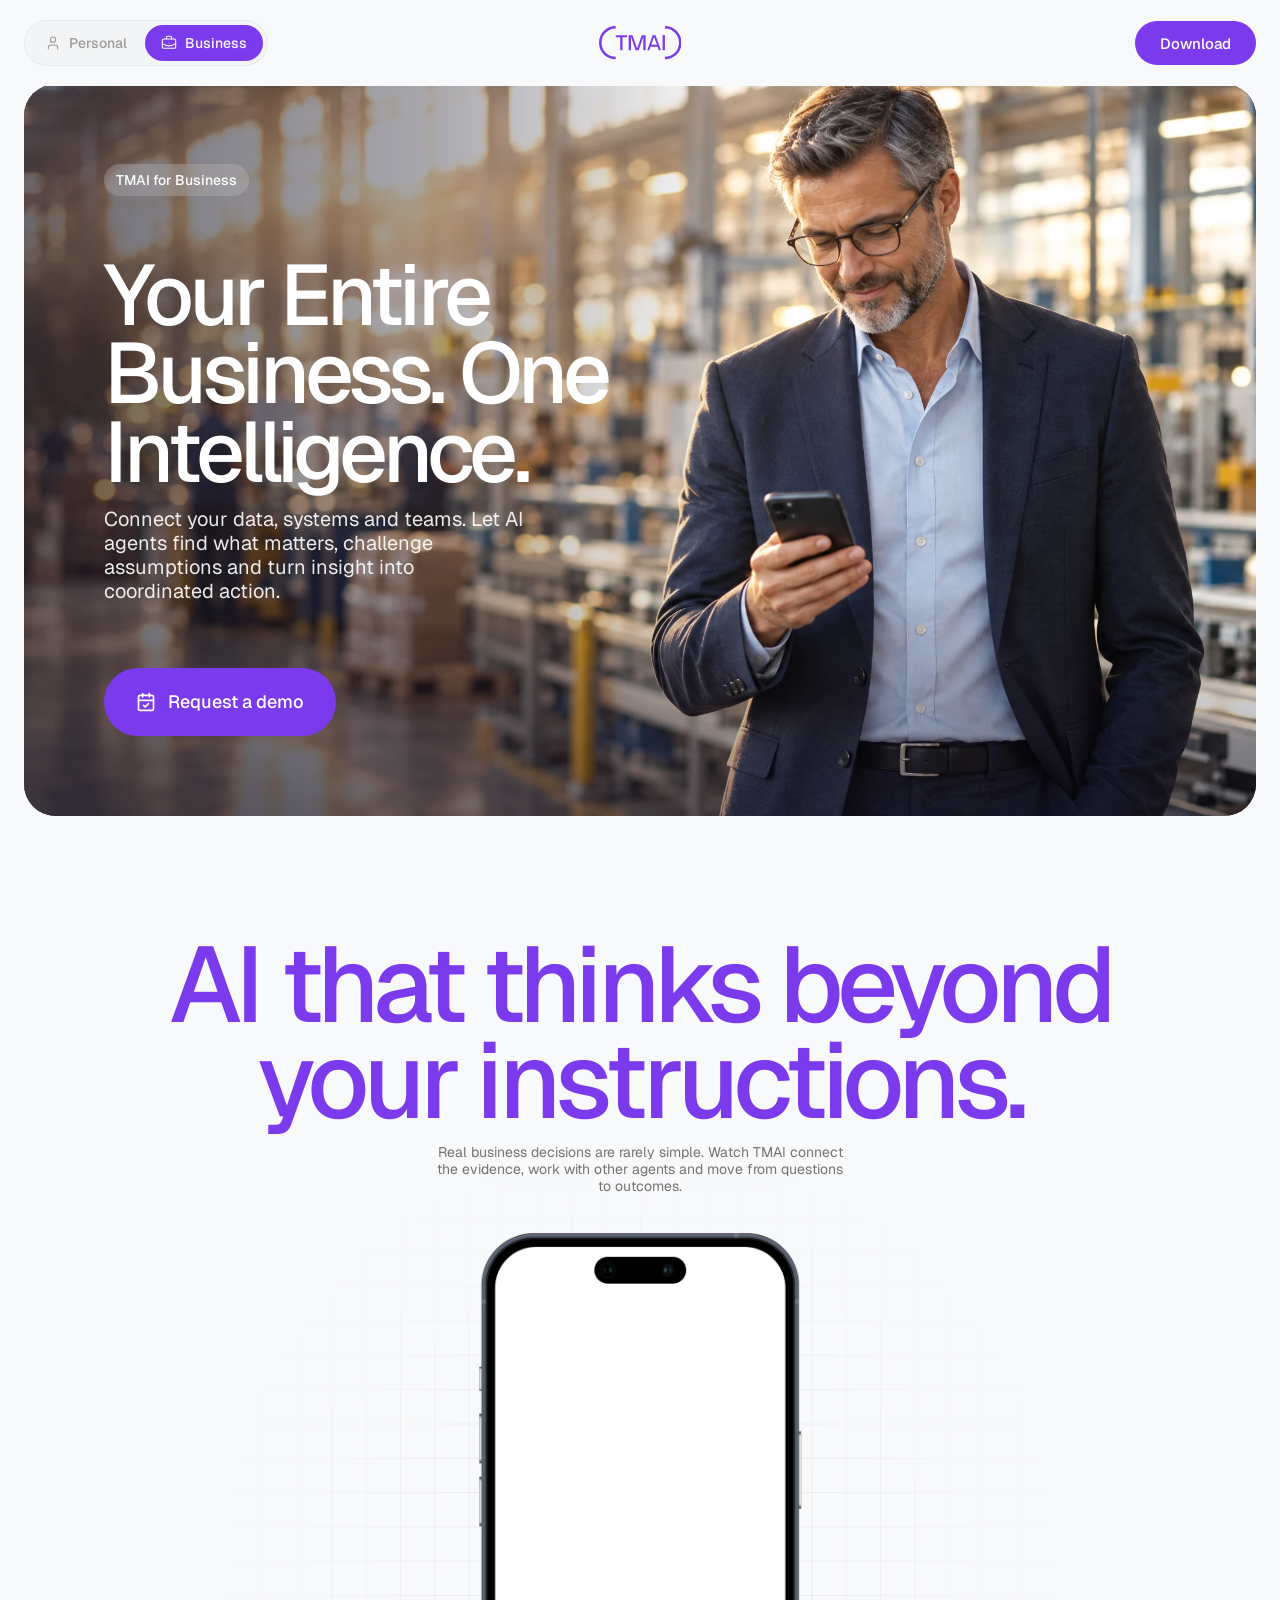
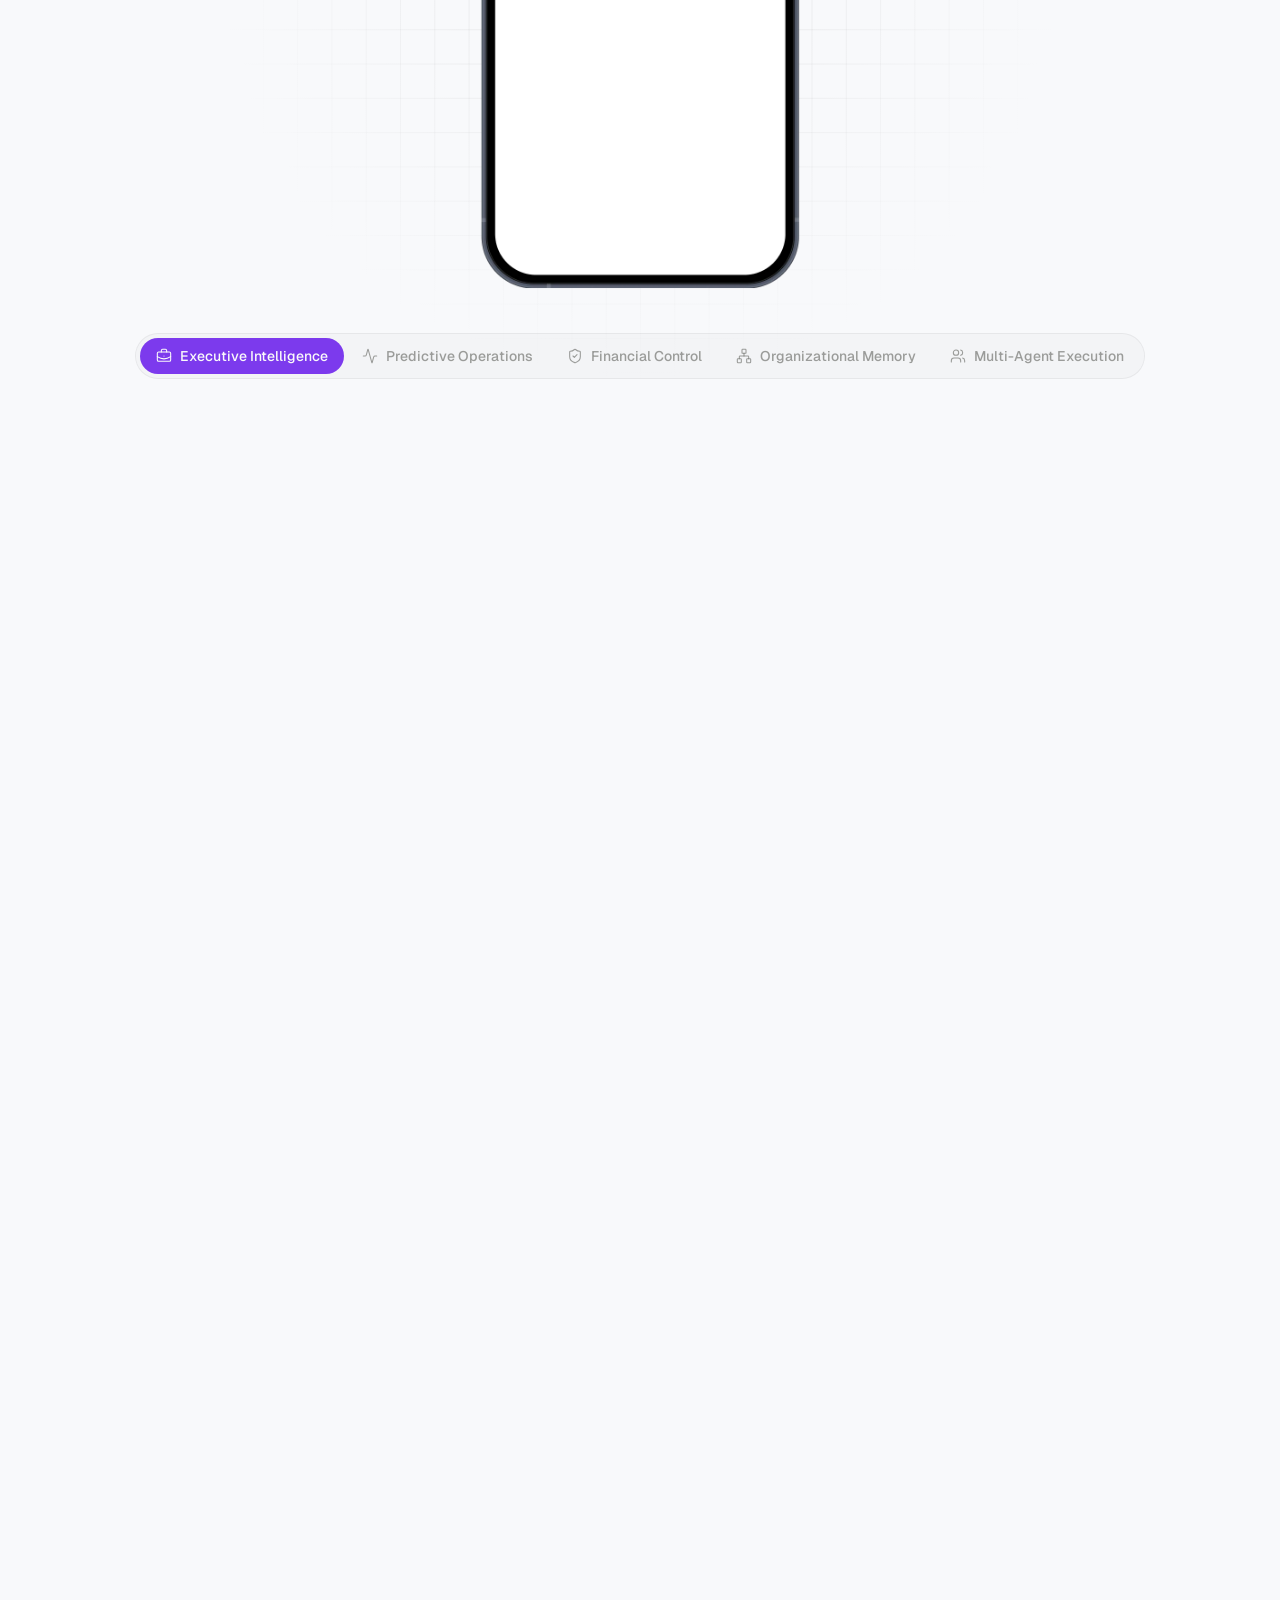
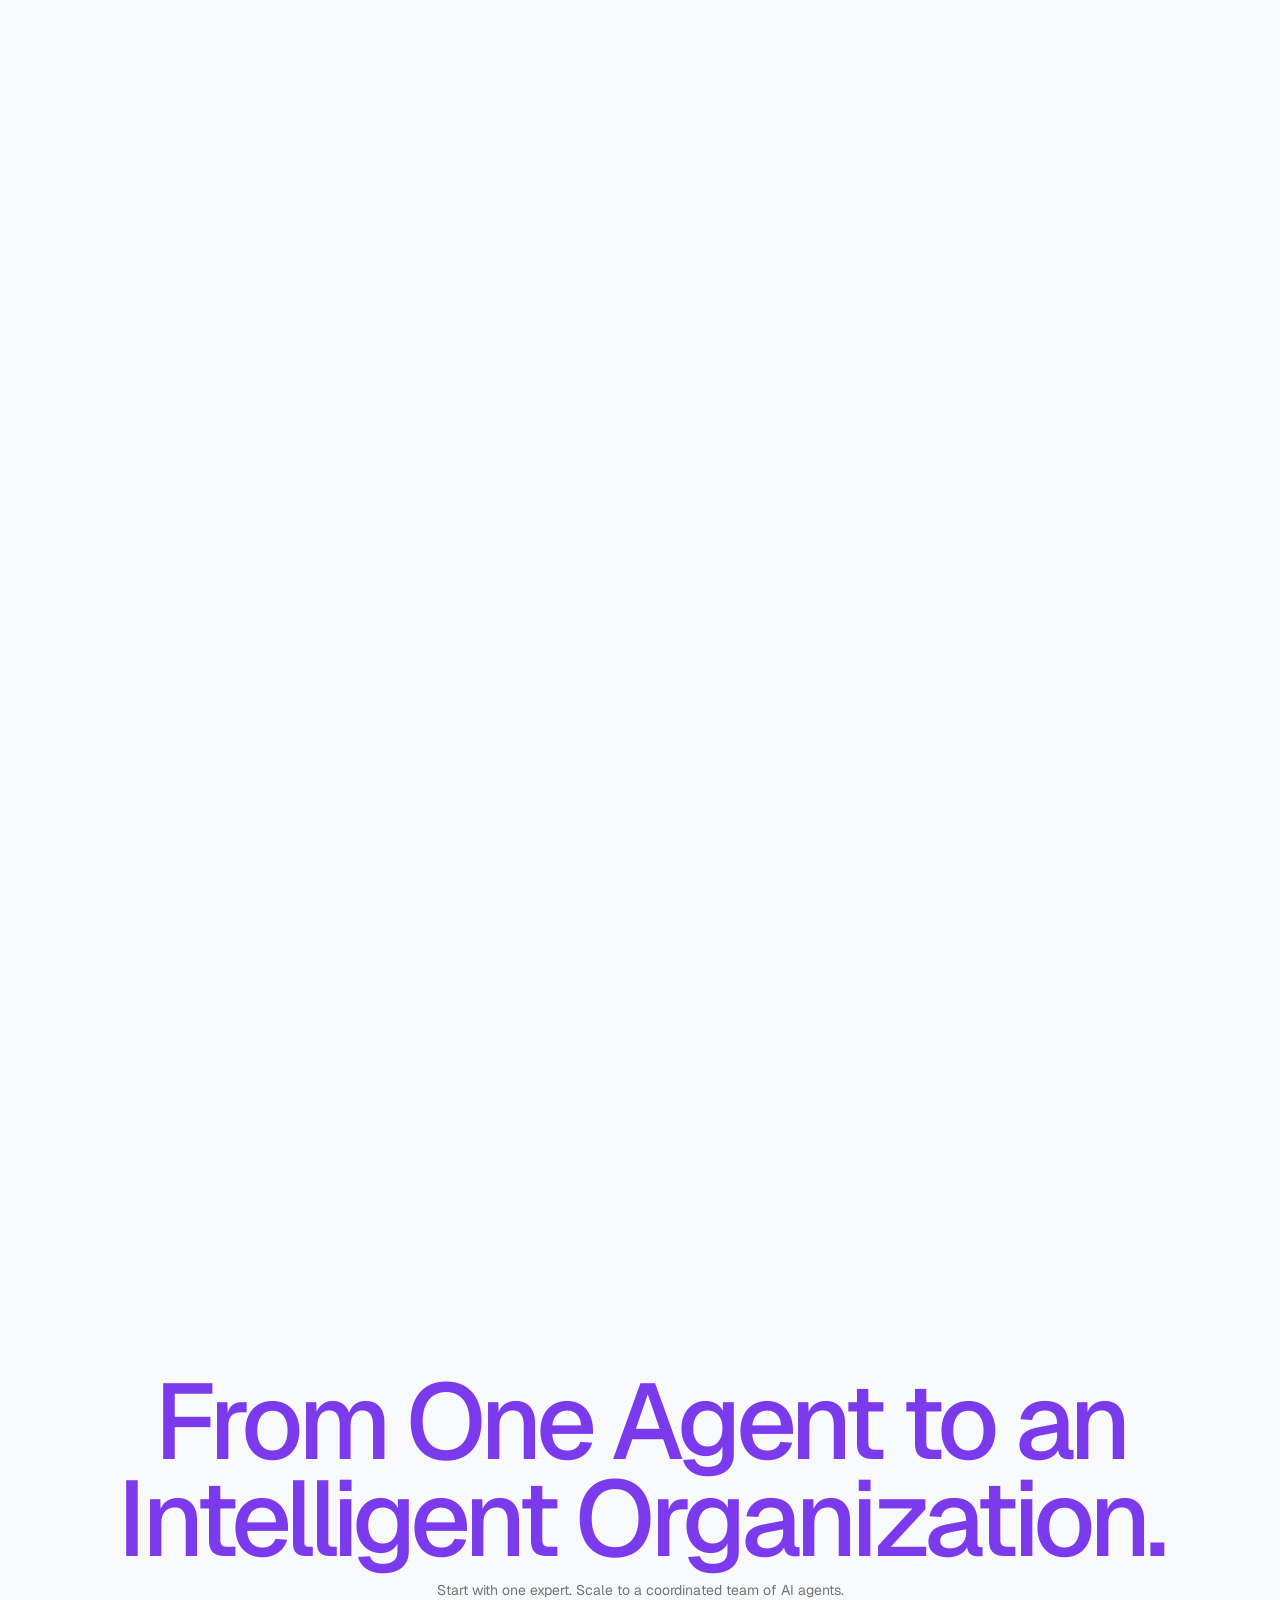
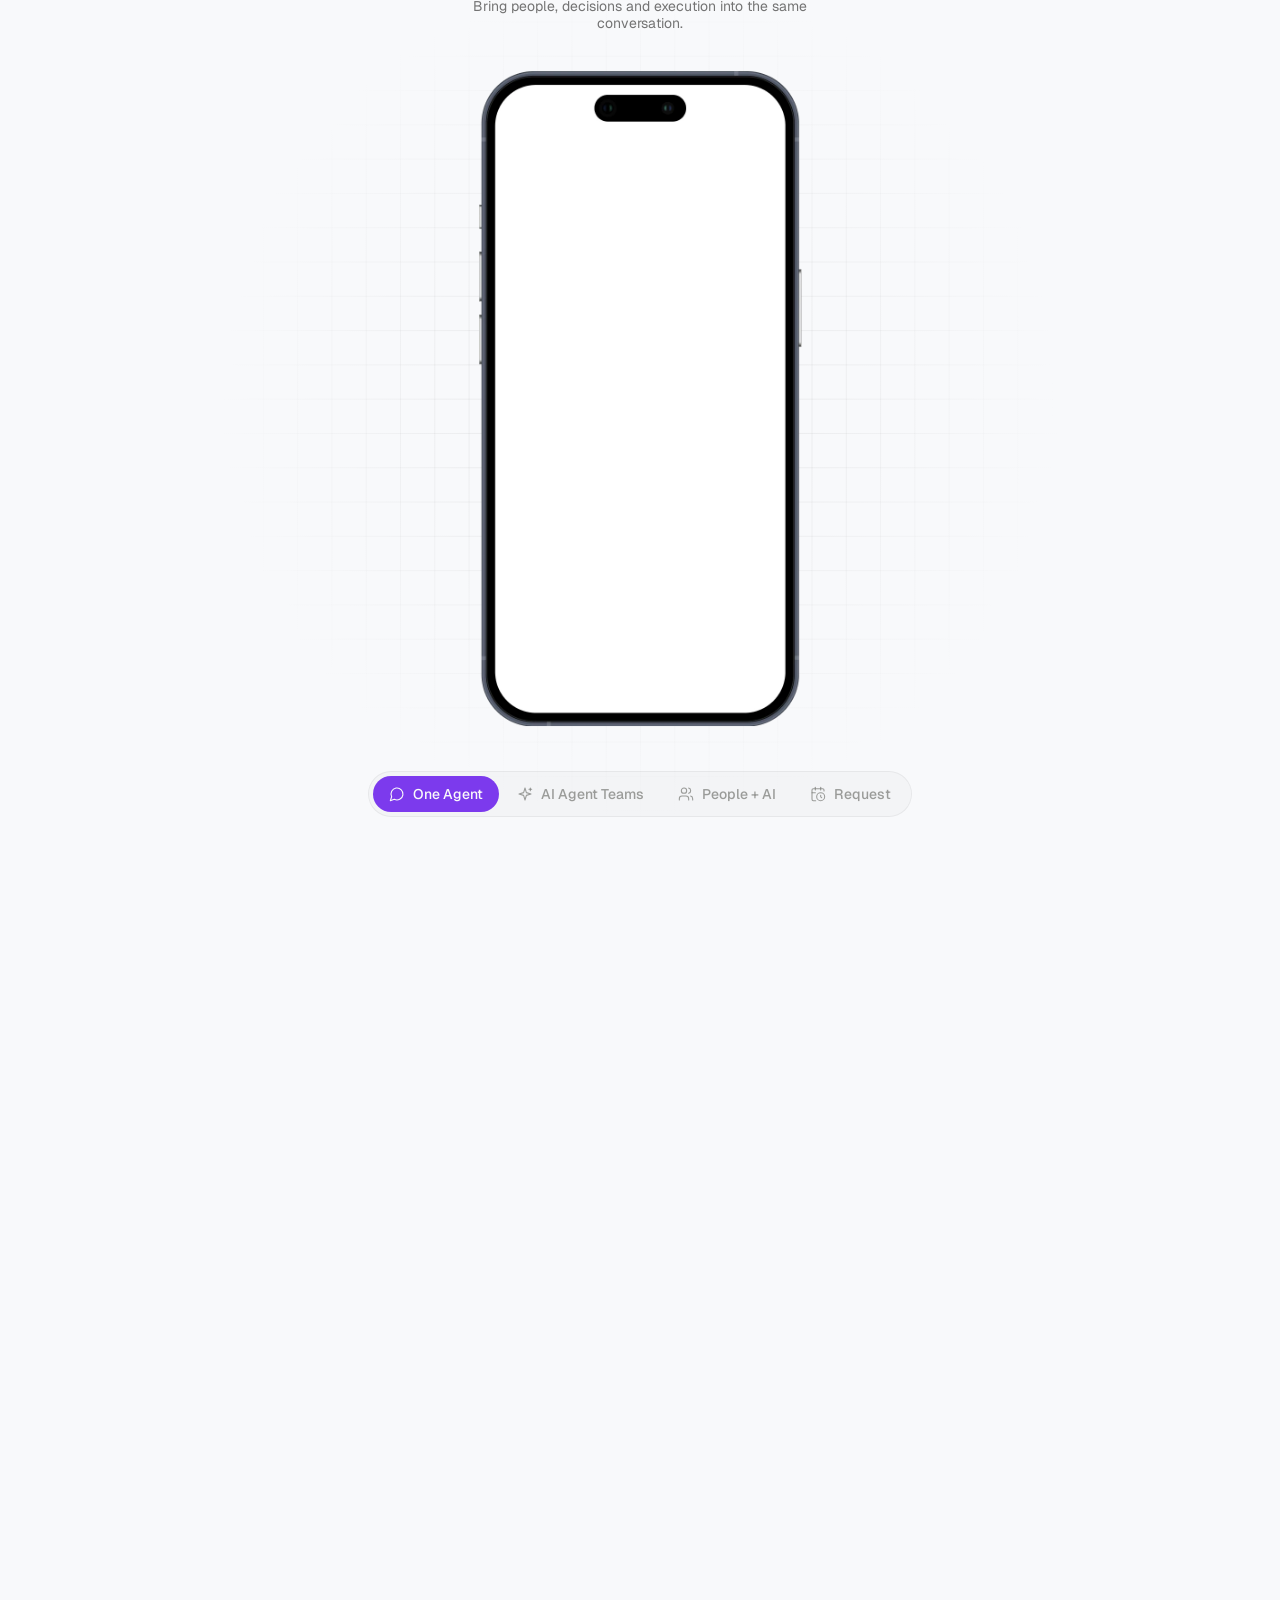
==== commit 28c71bc2: "Business hero: button opens the enterprise demo request form Co-Authored-By: Claude Opus 5.5 <norepl" ====
--- a/business/index.html
+++ b/business/index.html
@@ -33,7 +33,7 @@
       <span class="place"><span>TMAI for Business</span></span>
       <h1>Your Entire Business. One Intelligence.</h1>
       <p>Connect your data, systems and teams. Let AI agents find what matters, challenge assumptions and turn insight into coordinated action.</p>
-      <a class="dl" href="#stories"><svg viewBox="0 0 24 24" fill="none" stroke="currentColor" stroke-width="2" stroke-linecap="round" stroke-linejoin="round" aria-hidden="true"><path d="M12 5v14"/><path d="m19 12-7 7-7-7"/></svg>See TMAI at work.</a>
+      <a class="dl" href="#request" data-request><svg viewBox="0 0 24 24" fill="none" stroke="currentColor" stroke-width="2" stroke-linecap="round" stroke-linejoin="round" aria-hidden="true"><path d="M8 2v4"/><path d="M16 2v4"/><rect width="18" height="18" x="3" y="4" rx="2"/><path d="M3 10h18"/><path d="m9 16 2 2 4-4"/></svg>Request a demo</a>
     </div>
   </section>
 
@@ -130,7 +130,6 @@
 const AG_HOW = {"base":"/images/ag/b2b/","chat":{"x":17.8,"y":104.05,"w":321,"h":496},"chromes":{"intro":"ph_intro2","req":"ph_final"},"tabs":[{"key":"m1","label":"One Agent","icon":"<path d=\"M7.9 20A9 9 0 1 0 4 16.1L2 22Z\"/>"},{"key":"m2","label":"AI Agent Teams","icon":"<path d=\"M9.94 14.06 12 21l2.06-6.94L21 12l-6.94-2.06L12 3 9.94 9.94 3 12Z\"/><path d=\"M20 3v4\"/><path d=\"M22 5h-4\"/>"},{"key":"m3","label":"People + AI","icon":"<path d=\"M16 21v-2a4 4 0 0 0-4-4H6a4 4 0 0 0-4 4v2\"/><circle cx=\"9\" cy=\"7\" r=\"4\"/><path d=\"M22 21v-2a4 4 0 0 0-3-3.87\"/><path d=\"M16 3.13a4 4 0 0 1 0 7.75\"/>"},{"key":"req","label":"Request","icon":"<path d=\"M21 7.5V6a2 2 0 0 0-2-2H5a2 2 0 0 0-2 2v14a2 2 0 0 0 2 2h3.5\"/><path d=\"M16 2v4\"/><path d=\"M8 2v4\"/><path d=\"M3 10h5\"/><path d=\"M17.5 17.5 16 16.3V14\"/><circle cx=\"16\" cy=\"16\" r=\"6\"/>","final":true}],"frames":[{"id":"1260:34428","tab":"m1","chrome":"ph_m1","c":[["pr_1296:37233",960,464,340,96,"How it works","proc"]],"l":[]},{"id":"1260:34702","tab":"m1","chrome":"ph_m1","c":[["pr_1296:37243",960,430,340,164,"How it works","proc"]],"l":[]},{"id":"1260:35008","tab":"m1","chrome":"ph_m1","c":[["pr_1296:37266",960,430,340,164,"How it works","proc"]],"l":[]},{"id":"1260:35372","tab":"m1","chrome":"ph_m1","c":[["pr_1296:37289",960,398,340,228,"How it works","proc"]],"l":[]},{"id":"1260:35762","tab":"m2","chrome":"ph_m2","c":[["pr_1296:37319",960,464,340,96,"How it works","proc"]],"l":[]},{"id":"1260:36052","tab":"m2","chrome":"ph_m2","c":[["pr_1296:37329",960,431,340,162,"How it works","proc"]],"l":[]},{"id":"1260:36376","tab":"m2","chrome":"ph_m2_1","c":[["pr_1296:37355",960,431,340,162,"How it works","proc"]],"l":[]},{"id":"1260:36720","tab":"m2","chrome":"ph_m2_1","c":[["pr_1296:37381",960,431,340,162,"How it works","proc"]],"l":[]},{"id":"1260:37084","tab":"m2","chrome":"ph_m2_1","c":[["pr_1296:37407",960,397,340,230,"How it works","proc"]],"l":[]},{"id":"1260:37468","tab":"m2","chrome":"ph_m2_1","c":[["pr_1296:37444",960,365,340,314,"How it works","proc"]],"l":[]},{"id":"1260:37902","tab":"m3","chrome":"ph_m3","c":[["pr_1296:37488",960,431,340,162,"How it works","proc"]],"l":[]},{"id":"1260:38204","tab":"m3","chrome":"ph_m3","c":[["pr_1296:37514",960,431,340,162,"How it works","proc"]],"l":[]},{"id":"1260:38526","tab":"m3","chrome":"ph_m3","c":[["pr_1296:37540",960,399,340,226,"How it works","proc"]],"l":[]},{"id":"1260:38874","tab":"m3","chrome":"ph_m3","c":[["pr_1296:37573",960,383,340,324,"How it works","proc"]],"l":[]},{"id":"1260:39246","tab":"m3","chrome":"ph_m3","c":[["pr_1296:37611",960,335,340,420,"How it works","proc"]],"l":[]}],"meta":{"pr_1296:37355":{"w":340,"h":162,"pad":4},"m2_04_jake":{"w":282,"h":97,"pad":5},"m3_02_marcus":{"w":282,"h":97,"pad":5},"pr_1296:37573":{"w":340,"h":324,"pad":4},"pr_1296:37381":{"w":340,"h":162,"pad":4},"ph_m2":{"w":357,"h":724,"pad":0},"m2_02_adam":{"w":282,"h":97,"pad":5},"ph_m3":{"w":357,"h":724,"pad":0},"m1_03_sophie":{"w":282,"h":376,"pad":5},"pr_1296:37233":{"w":340,"h":96,"pad":4},"pr_1296:37289":{"w":340,"h":228,"pad":4},"ph_m2_1":{"w":357,"h":724,"pad":0},"pr_1296:37514":{"w":340,"h":162,"pad":4},"m2_05_adam":{"w":282,"h":97,"pad":5},"pr_1296:37243":{"w":340,"h":164,"pad":4},"pr_1296:37266":{"w":340,"h":164,"pad":4},"pr_1296:37407":{"w":340,"h":230,"pad":4},"pr_1296:37444":{"w":340,"h":314,"pad":4},"m1_02_sophie":{"w":282,"h":204,"pad":5},"m2_06_adam":{"w":282,"h":226,"pad":5},"m3_01_you":{"w":282,"h":58,"pad":4},"pr_1296:37329":{"w":340,"h":162,"pad":4},"m3_03_ethan":{"w":282,"h":97,"pad":5},"m3_04_cfo":{"w":282,"h":98,"pad":5},"m2_03_ethan":{"w":282,"h":97,"pad":5},"m2_01_you":{"w":282,"h":58,"pad":4},"pr_1296:37319":{"w":340,"h":96,"pad":4},"pr_1296:37611":{"w":340,"h":420,"pad":4},"m1_04_sophie":{"w":282,"h":113,"pad":5},"m3_05_marcus":{"w":282,"h":97,"pad":5},"ph_m1":{"w":357,"h":724,"pad":0},"m3_00_sys":{"w":49,"h":28,"pad":4},"m1_00_sys":{"w":49,"h":28,"pad":4},"pr_1296:37540":{"w":340,"h":226,"pad":4},"m1_01_you":{"w":282,"h":58,"pad":4},"m2_00_sys":{"w":49,"h":28,"pad":4},"pr_1296:37488":{"w":340,"h":162,"pad":4},"ph_intro2":{"w":357,"h":724,"pad":0},"ph_final":{"w":357,"h":724,"pad":0}},"start":{"m1":["m1_00_sys"],"m2":["m2_00_sys"],"m3":["m3_00_sys"]},"ops":{"1260:34428":[["me","m1_01_you"]],"1260:34702":[["typing","m1_02_sophie"],["wait",1300],["reply","m1_02_sophie"]],"1260:35008":[["typing","m1_03_sophie"],["wait",1300],["reply","m1_03_sophie"]],"1260:35372":[["typing","m1_04_sophie"],["wait",1100],["reply","m1_04_sophie"]],"1260:35762":[["me","m2_01_you"]],"1260:36052":[["typing","m2_02_adam"],["wait",1100],["reply","m2_02_adam"]],"1260:36376":[["chrome","ph_m2_1"],["typing","m2_03_ethan"],["wait",1100],["reply","m2_03_ethan"]],"1260:36720":[["typing","m2_04_jake"],["wait",1100],["reply","m2_04_jake"]],"1260:37084":[["typing","m2_05_adam"],["wait",1100],["reply","m2_05_adam"]],"1260:37468":[["typing","m2_06_adam"],["wait",1300],["reply","m2_06_adam"]],"1260:37902":[["me","m3_01_you"]],"1260:38204":[["typing","m3_02_marcus"],["wait",1100],["reply","m3_02_marcus"]],"1260:38526":[["typing","m3_03_ethan"],["wait",1100],["reply","m3_03_ethan"]],"1260:38874":[["typing","m3_04_cfo"],["wait",1100],["reply","m3_04_cfo"]],"1260:39246":[["typing","m3_05_marcus"],["wait",1100],["reply","m3_05_marcus"]]},"hold":{"1260:34428":2400,"1260:34702":3600,"1260:35008":3600,"1260:35372":2800,"1260:35762":2400,"1260:36052":2800,"1260:36376":2800,"1260:36720":2800,"1260:37084":2800,"1260:37468":3600,"1260:37902":2400,"1260:38204":2800,"1260:38526":2800,"1260:38874":2800,"1260:39246":2800},"tabsLabel":"How TMAI works","mobileFinalHeight":88};
 TMAIBlock(document.getElementById('stories'), AG_STORIES);
 const agHow = TMAIBlock(document.getElementById('how'), AG_HOW);
-document.querySelector('.hero .dl').addEventListener('click', e=>{ e.preventDefault(); const s=document.getElementById('stories'); scrollTo({top:s.getBoundingClientRect().top+scrollY, behavior:matchMedia('(prefers-reduced-motion: reduce)').matches?'auto':'smooth'}); });
 
 /* ---------- Request an Enterprise Demo ---------- */
 (()=>{
@@ -139,7 +138,7 @@
 function open(){ back=document.activeElement; rq.classList.remove('sent'); rq.classList.add('open'); rq.setAttribute('aria-hidden','false'); document.documentElement.style.overflow='hidden';
   setTimeout(()=>form.querySelector('input:not([type=hidden])').focus({preventScroll:true}), 60); }
 function close(){ rq.classList.remove('open'); rq.setAttribute('aria-hidden','true'); document.documentElement.style.overflow=''; if(back) back.focus({preventScroll:true}); }
-document.addEventListener('click', e=>{ if(e.target.closest('[data-request]')) open(); });
+document.addEventListener('click', e=>{ if(e.target.closest('[data-request]')){ e.preventDefault(); open(); } });
 rq.addEventListener('click', e=>{ if(e.target.closest('[data-close]')) close(); if(e.target.closest('[data-edit]')){ rq.classList.remove('sent'); form.querySelector('input:not([type=hidden])').focus(); } });
 addEventListener('keydown', e=>{ if(e.key==='Escape' && rq.classList.contains('open')) close(); });
 const msg={email:'Enter your work email.', name:'Enter your full name.', company:'Enter your company.', title:'Enter your job title.', size:'Choose your company size.'};
